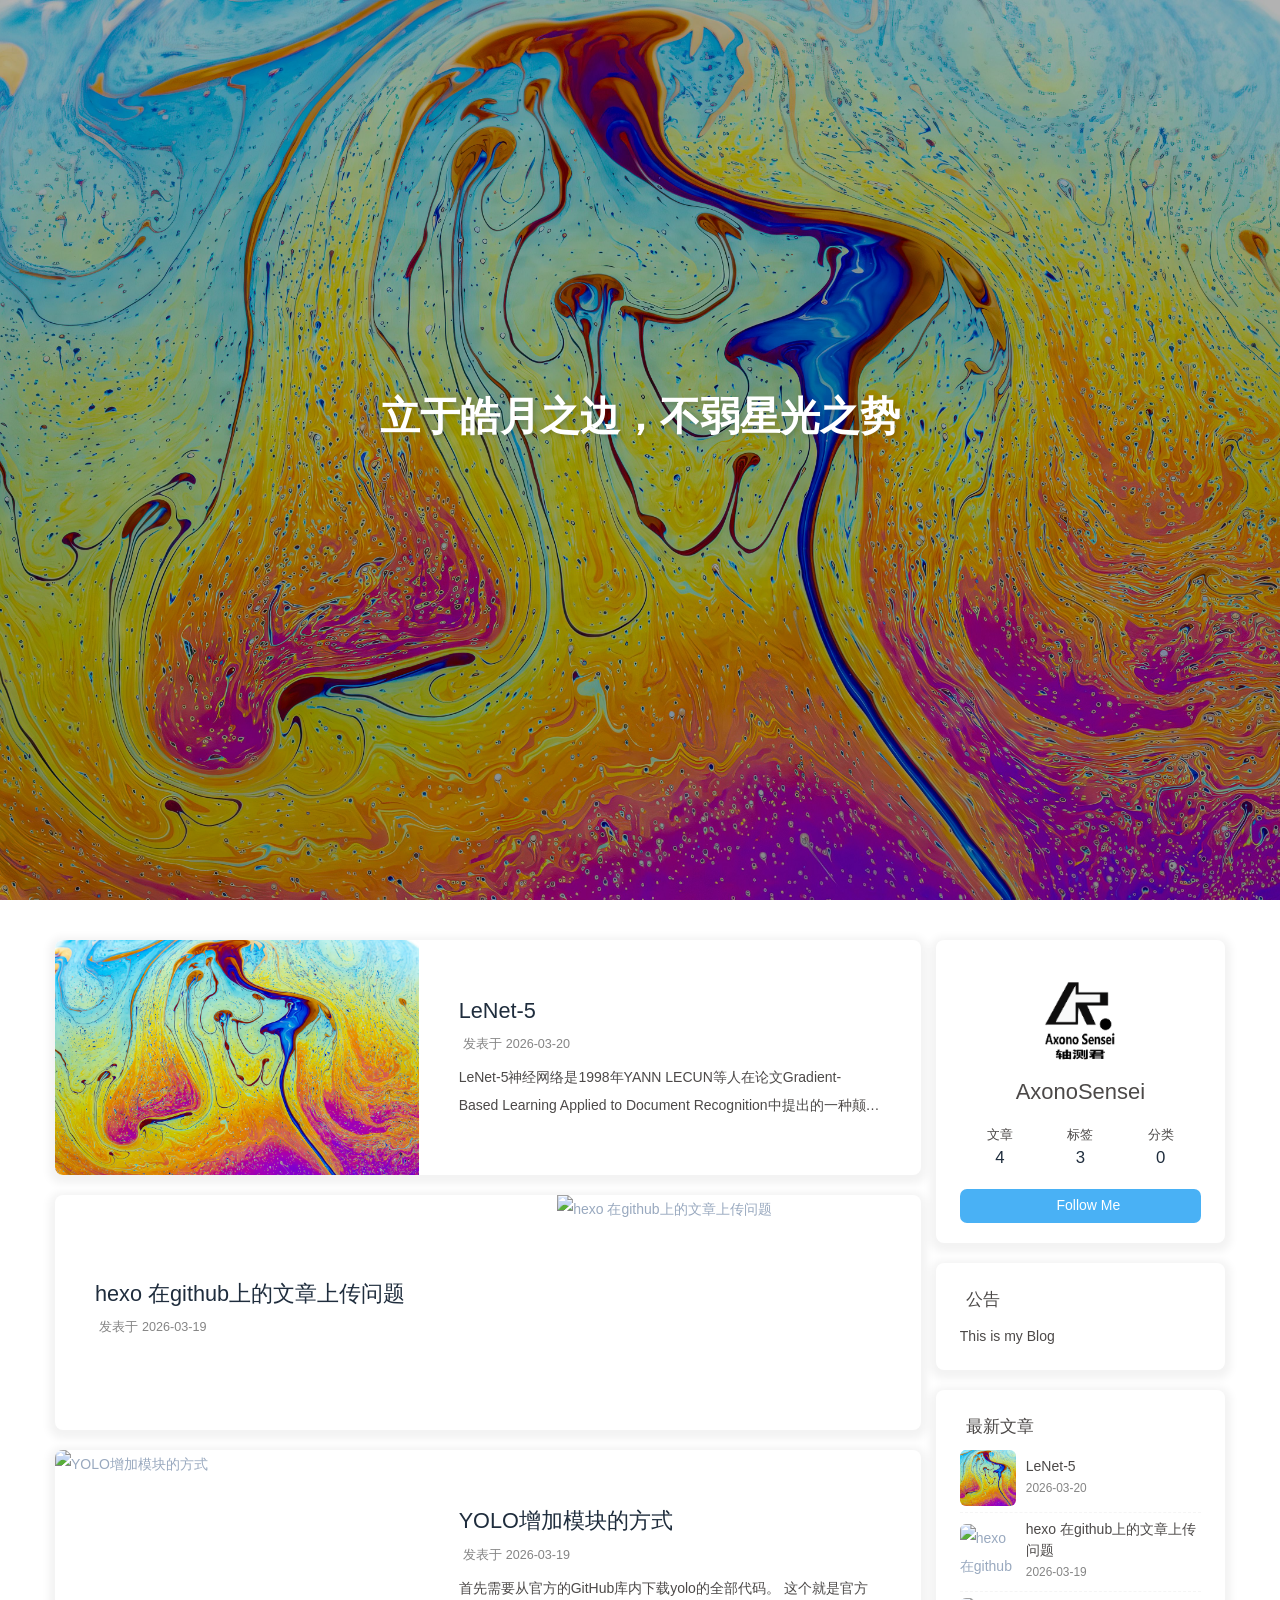
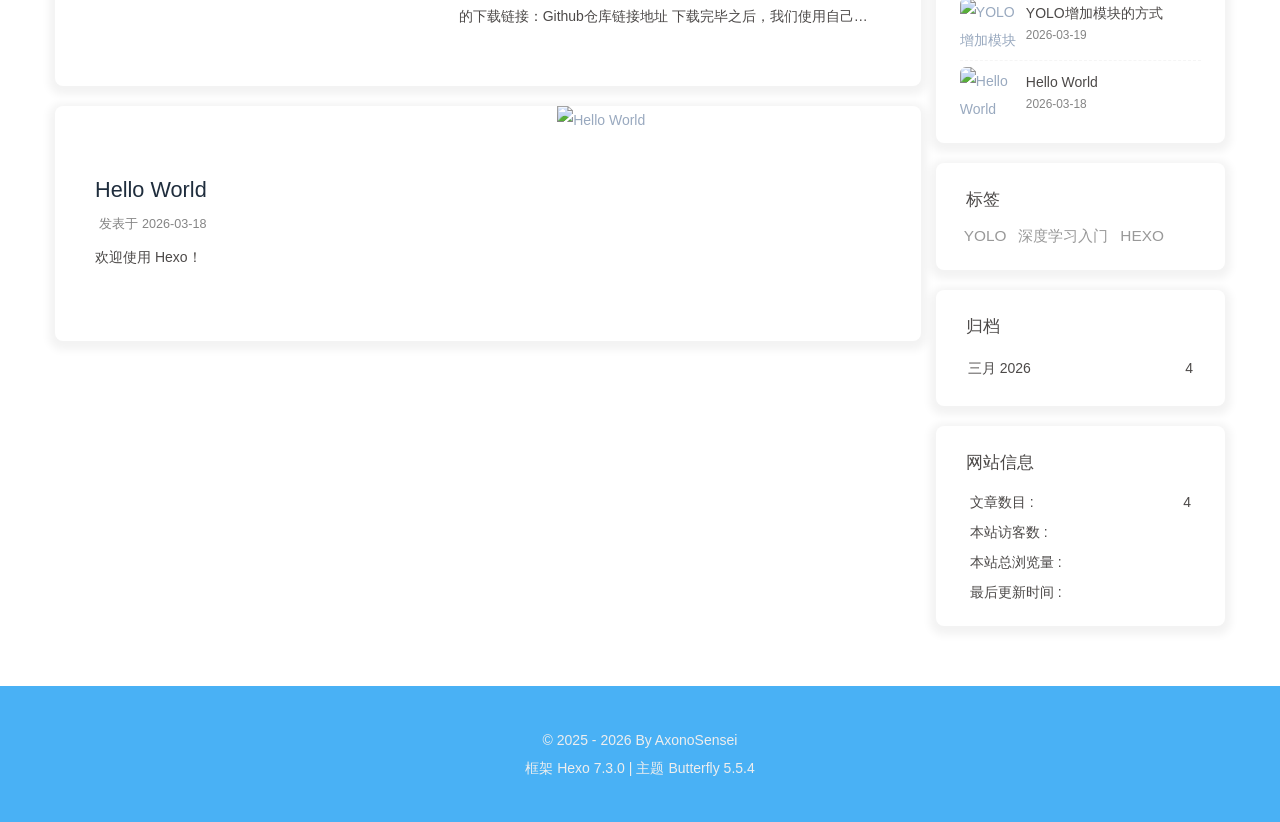
==== index.html @ 0664bbcb "Site updated: 2026-03-20 10:33:58" ====
<!DOCTYPE html><html lang="zh-CN" data-theme="light"><head><meta charset="UTF-8"><meta http-equiv="X-UA-Compatible" content="IE=edge"><meta name="viewport" content="width=device-width, initial-scale=1.0,viewport-fit=cover"><title>立于皓月之边，不弱星光之势 - 我的个人平台</title><meta name="author" content="AxonoSensei"><meta name="copyright" content="AxonoSensei"><meta name="format-detection" content="telephone=no"><meta name="theme-color" content="#ffffff"><meta property="og:type" content="website">
<meta property="og:title" content="立于皓月之边，不弱星光之势">
<meta property="og:url" content="http://example.com/index.html">
<meta property="og:site_name" content="立于皓月之边，不弱星光之势">
<meta property="og:locale" content="zh_CN">
<meta property="og:image" content="http://example.com/img/avatar.jpg">
<meta property="article:author" content="AxonoSensei">
<meta name="twitter:card" content="summary">
<meta name="twitter:image" content="http://example.com/img/avatar.jpg"><script type="application/ld+json">{
  "@context": "https://schema.org",
  "@type": "WebSite",
  "name": "立于皓月之边，不弱星光之势",
  "alternateName": [
    "我的个人平台",
    "example.com"
  ],
  "url": "http://example.com/"
}</script><link rel="shortcut icon" href="/img/favicon.png"><link rel="canonical" href="http://example.com/index.html"><link rel="preconnect" href="//cdn.jsdelivr.net"/><link rel="preconnect" href="//busuanzi.ibruce.info"/><link rel="stylesheet" href="/css/index.css?v=5.5.4"><link rel="stylesheet" href="https://cdn.jsdelivr.net/npm/@fortawesome/fontawesome-free@7.1.0/css/all.min.css"><script>
    (() => {
      
    const saveToLocal = {
      set: (key, value, ttl) => {
        if (!ttl) return
        const expiry = Date.now() + ttl * 86400000
        localStorage.setItem(key, JSON.stringify({ value, expiry }))
      },
      get: key => {
        const itemStr = localStorage.getItem(key)
        if (!itemStr) return undefined
        const { value, expiry } = JSON.parse(itemStr)
        if (Date.now() > expiry) {
          localStorage.removeItem(key)
          return undefined
        }
        return value
      }
    }

    window.btf = {
      saveToLocal,
      getScript: (url, attr = {}) => new Promise((resolve, reject) => {
        const script = document.createElement('script')
        script.src = url
        script.async = true
        Object.entries(attr).forEach(([key, val]) => script.setAttribute(key, val))
        script.onload = script.onreadystatechange = () => {
          if (!script.readyState || /loaded|complete/.test(script.readyState)) resolve()
        }
        script.onerror = reject
        document.head.appendChild(script)
      }),
      getCSS: (url, id) => new Promise((resolve, reject) => {
        const link = document.createElement('link')
        link.rel = 'stylesheet'
        link.href = url
        if (id) link.id = id
        link.onload = link.onreadystatechange = () => {
          if (!link.readyState || /loaded|complete/.test(link.readyState)) resolve()
        }
        link.onerror = reject
        document.head.appendChild(link)
      }),
      addGlobalFn: (key, fn, name = false, parent = window) => {
        if (!false && key.startsWith('pjax')) return
        const globalFn = parent.globalFn || {}
        globalFn[key] = globalFn[key] || {}
        globalFn[key][name || Object.keys(globalFn[key]).length] = fn
        parent.globalFn = globalFn
      }
    }
  
      
      const activateDarkMode = () => {
        document.documentElement.setAttribute('data-theme', 'dark')
        if (document.querySelector('meta[name="theme-color"]') !== null) {
          document.querySelector('meta[name="theme-color"]').setAttribute('content', '#0d0d0d')
        }
      }
      const activateLightMode = () => {
        document.documentElement.setAttribute('data-theme', 'light')
        if (document.querySelector('meta[name="theme-color"]') !== null) {
          document.querySelector('meta[name="theme-color"]').setAttribute('content', '#ffffff')
        }
      }

      btf.activateDarkMode = activateDarkMode
      btf.activateLightMode = activateLightMode

      const theme = saveToLocal.get('theme')
    
          theme === 'dark' ? activateDarkMode() : theme === 'light' ? activateLightMode() : null
        
      
      const asideStatus = saveToLocal.get('aside-status')
      if (asideStatus !== undefined) {
        document.documentElement.classList.toggle('hide-aside', asideStatus === 'hide')
      }
    
      
    const detectApple = () => {
      if (/iPad|iPhone|iPod|Macintosh/.test(navigator.userAgent)) {
        document.documentElement.classList.add('apple')
      }
    }
    detectApple()
  
    })()
  </script><script>const GLOBAL_CONFIG = {
  root: '/',
  algolia: undefined,
  localSearch: undefined,
  translate: undefined,
  highlight: {"plugin":"highlight.js","highlightCopy":true,"highlightLang":true,"highlightHeightLimit":false,"highlightFullpage":false,"highlightMacStyle":false},
  copy: {
    success: '复制成功',
    error: '复制失败',
    noSupport: '浏览器不支持'
  },
  relativeDate: {
    homepage: false,
    post: false
  },
  runtime: '',
  dateSuffix: {
    just: '刚刚',
    min: '分钟前',
    hour: '小时前',
    day: '天前',
    month: '个月前'
  },
  copyright: undefined,
  lightbox: 'null',
  Snackbar: undefined,
  infinitegrid: {
    js: 'https://cdn.jsdelivr.net/npm/@egjs/infinitegrid@4.13.0/dist/infinitegrid.min.js',
    buttonText: '加载更多'
  },
  isPhotoFigcaption: false,
  islazyloadPlugin: false,
  isAnchor: false,
  percent: {
    toc: true,
    rightside: false,
  },
  autoDarkmode: false
}</script><script id="config-diff">var GLOBAL_CONFIG_SITE = {
  title: '立于皓月之边，不弱星光之势',
  isHighlightShrink: false,
  isToc: false,
  pageType: 'home'
}</script><link rel="stylesheet" href="/css/apple-style.css"><meta name="generator" content="Hexo 7.3.0"></head><body><div class="bg-animation" id="web_bg" style="background-image: url(/img/img4.jpg);"></div><div class="page" id="body-wrap"><header class="full_page" id="page-header" style="background-image: url(/img/img3.jpg);"><nav id="nav"><span id="blog-info"><a class="nav-site-title" href="/"><span class="site-name">立于皓月之边，不弱星光之势</span></a></span><div id="menus"></div></nav><div id="site-info"><h1 id="site-title">立于皓月之边，不弱星光之势</h1></div><div id="scroll-down"><i class="fas fa-angle-down scroll-down-effects"></i></div></header><main class="layout" id="content-inner"><div class="recent-posts nc" id="recent-posts"><div class="recent-post-items"><div class="recent-post-item"><div class="post_cover left"><a href="/2026/03/20/LeNet-5/" title="LeNet-5"><img class="post-bg" src="/img/cover3.jpg" onerror="this.onerror=null;this.src='/img/404.jpg'" alt="LeNet-5"></a></div><div class="recent-post-info"><a class="article-title" href="/2026/03/20/LeNet-5/" title="LeNet-5">LeNet-5</a><div class="article-meta-wrap"><span class="post-meta-date"><i class="far fa-calendar-alt"></i><span class="article-meta-label">发表于</span><time datetime="2026-03-20T01:27:38.000Z" title="发表于 2026-03-20 09:27:38">2026-03-20</time></span></div><div class="content"> LeNet-5神经网络是1998年YANN LECUN等人在论文Gradient-Based Learning Applied to Document Recognition中提出的一种颠覆性的算法。 说实在的该方法本来是用来解决手写字母也就是MNIST数据集的使用。  1 背景原理  现在我们需要介绍卷积神经网络，那么就不可以逃开最基本的全连接神经网络了。我想先对全连接神经网络进行介绍，然后再逐步引入卷积神经网络，同时对卷积神经网络和全连接神经网络进行对比。  1.1 全连接神经网络 那么现在就稍微介绍一下全连接神经网络是什么东西，它主要的一些缺陷之类的又是什么东西。 全连接神经网络，主要运用的就是多层感知机的思想。现在我们以某个地区的房价预测为例子进行使用。 假设房价和交通问题、自然环境、文化因素等相关。现在我们令房价为yyy，交通问题为x1x_1x​1​​，自然环境为x2x_2x​2​​，文化因素为x3x_3x​3​​。那么现在就可以根据这些输入对房价的信息进行预测，具体公式如下 y=σ(W3×σ(W2×σ(W1×x1+b)+b)+b)=WT×X+By = \sigma(...</div></div></div><div class="recent-post-item"><div class="post_cover right"><a href="/2026/03/19/hexo-%E5%9C%A8github%E4%B8%8A%E7%9A%84%E6%96%87%E7%AB%A0%E4%B8%8A%E4%BC%A0%E9%97%AE%E9%A2%98/" title="hexo 在github上的文章上传问题"><img class="post-bg" src="/img/cover2.jpg" onerror="this.onerror=null;this.src='/img/404.jpg'" alt="hexo 在github上的文章上传问题"></a></div><div class="recent-post-info"><a class="article-title" href="/2026/03/19/hexo-%E5%9C%A8github%E4%B8%8A%E7%9A%84%E6%96%87%E7%AB%A0%E4%B8%8A%E4%BC%A0%E9%97%AE%E9%A2%98/" title="hexo 在github上的文章上传问题">hexo 在github上的文章上传问题</a><div class="article-meta-wrap"><span class="post-meta-date"><i class="far fa-calendar-alt"></i><span class="article-meta-label">发表于</span><time datetime="2026-03-19T12:53:28.000Z" title="发表于 2026-03-19 20:53:28">2026-03-19</time></span></div></div></div><div class="recent-post-item"><div class="post_cover left"><a href="/2026/03/19/YOLO%E5%A2%9E%E5%8A%A0%E6%A8%A1%E5%9D%97%E7%9A%84%E6%96%B9%E5%BC%8F/" title="YOLO增加模块的方式"><img class="post-bg" src="/img/cover5.jpg" onerror="this.onerror=null;this.src='/img/404.jpg'" alt="YOLO增加模块的方式"></a></div><div class="recent-post-info"><a class="article-title" href="/2026/03/19/YOLO%E5%A2%9E%E5%8A%A0%E6%A8%A1%E5%9D%97%E7%9A%84%E6%96%B9%E5%BC%8F/" title="YOLO增加模块的方式">YOLO增加模块的方式</a><div class="article-meta-wrap"><span class="post-meta-date"><i class="far fa-calendar-alt"></i><span class="article-meta-label">发表于</span><time datetime="2026-03-19T12:24:59.000Z" title="发表于 2026-03-19 20:24:59">2026-03-19</time></span></div><div class="content">首先需要从官方的GitHub库内下载yolo的全部代码。 这个就是官方的下载链接：Github仓库链接地址   下载完毕之后，我们使用自己的编译器将整个代码进行打开，打开的是整个文件夹。现在假设文件夹的名称为**ultralytics-main。**在这个基础上进行路径的修改和说明 1.路径下重要文件说明 1.1.模型文件申明  首先就是这整个文件夹中最重要的模型文件架构，官方的代码库中的模型文件，并不是保存成python文件，而是使用yaml文件进行保存的。  其地址位于：ultralytics-main\ultralytics\cfg\models  上面这张图片就是yolo11模型的架构，现在将逐个说明相关的参数：  nc：表示类别的数量。该模型的主要用途是图像目标检测，nc的目的就是确定检测的数量多少 scales：表示模型的缩放系数。里面的模型架构从小到大包括了nano、small、medium、large、x-large三种规模大小的模型 backbone就是模型的主干网络。他的基本书写方法为-[from、repeats、modules、orgs]  from：来源是...</div></div></div><div class="recent-post-item"><div class="post_cover right"><a href="/2026/03/18/hello-world/" title="Hello World"><img class="post-bg" src="/img/cover4.jpg" onerror="this.onerror=null;this.src='/img/404.jpg'" alt="Hello World"></a></div><div class="recent-post-info"><a class="article-title" href="/2026/03/18/hello-world/" title="Hello World">Hello World</a><div class="article-meta-wrap"><span class="post-meta-date"><i class="far fa-calendar-alt"></i><span class="article-meta-label">发表于</span><time datetime="2026-03-17T16:00:00.000Z" title="发表于 2026-03-18 00:00:00">2026-03-18</time></span></div><div class="content">欢迎使用 Hexo！ </div></div></div></div></div><div class="aside-content" id="aside-content"><div class="card-widget card-info text-center"><div class="avatar-img"><img src="/img/avatar.jpg" onerror="this.onerror=null;this.src='/img/friend_404.gif'" alt="avatar"/></div><div class="author-info-name">AxonoSensei</div><div class="author-info-description"></div><div class="site-data"><a href="/archives/"><div class="headline">文章</div><div class="length-num">4</div></a><a href="/tags/"><div class="headline">标签</div><div class="length-num">3</div></a><a href="/categories/"><div class="headline">分类</div><div class="length-num">0</div></a></div><a id="card-info-btn" target="_blank" rel="noopener" href="https://github.com/xxxxxx"><i class="fab fa-github"></i><span>Follow Me</span></a></div><div class="card-widget card-announcement"><div class="item-headline"><i class="fas fa-bullhorn fa-shake"></i><span>公告</span></div><div class="announcement_content">This is my Blog</div></div><div class="sticky_layout"><div class="card-widget card-recent-post"><div class="item-headline"><i class="fas fa-history"></i><span>最新文章</span></div><div class="aside-list"><div class="aside-list-item"><a class="thumbnail" href="/2026/03/20/LeNet-5/" title="LeNet-5"><img src="/img/cover3.jpg" onerror="this.onerror=null;this.src='/img/404.jpg'" alt="LeNet-5"/></a><div class="content"><a class="title" href="/2026/03/20/LeNet-5/" title="LeNet-5">LeNet-5</a><time datetime="2026-03-20T01:27:38.000Z" title="发表于 2026-03-20 09:27:38">2026-03-20</time></div></div><div class="aside-list-item"><a class="thumbnail" href="/2026/03/19/hexo-%E5%9C%A8github%E4%B8%8A%E7%9A%84%E6%96%87%E7%AB%A0%E4%B8%8A%E4%BC%A0%E9%97%AE%E9%A2%98/" title="hexo 在github上的文章上传问题"><img src="/img/cover2.jpg" onerror="this.onerror=null;this.src='/img/404.jpg'" alt="hexo 在github上的文章上传问题"/></a><div class="content"><a class="title" href="/2026/03/19/hexo-%E5%9C%A8github%E4%B8%8A%E7%9A%84%E6%96%87%E7%AB%A0%E4%B8%8A%E4%BC%A0%E9%97%AE%E9%A2%98/" title="hexo 在github上的文章上传问题">hexo 在github上的文章上传问题</a><time datetime="2026-03-19T12:53:28.000Z" title="发表于 2026-03-19 20:53:28">2026-03-19</time></div></div><div class="aside-list-item"><a class="thumbnail" href="/2026/03/19/YOLO%E5%A2%9E%E5%8A%A0%E6%A8%A1%E5%9D%97%E7%9A%84%E6%96%B9%E5%BC%8F/" title="YOLO增加模块的方式"><img src="/img/cover5.jpg" onerror="this.onerror=null;this.src='/img/404.jpg'" alt="YOLO增加模块的方式"/></a><div class="content"><a class="title" href="/2026/03/19/YOLO%E5%A2%9E%E5%8A%A0%E6%A8%A1%E5%9D%97%E7%9A%84%E6%96%B9%E5%BC%8F/" title="YOLO增加模块的方式">YOLO增加模块的方式</a><time datetime="2026-03-19T12:24:59.000Z" title="发表于 2026-03-19 20:24:59">2026-03-19</time></div></div><div class="aside-list-item"><a class="thumbnail" href="/2026/03/18/hello-world/" title="Hello World"><img src="/img/cover4.jpg" onerror="this.onerror=null;this.src='/img/404.jpg'" alt="Hello World"/></a><div class="content"><a class="title" href="/2026/03/18/hello-world/" title="Hello World">Hello World</a><time datetime="2026-03-17T16:00:00.000Z" title="发表于 2026-03-18 00:00:00">2026-03-18</time></div></div></div></div><div class="card-widget card-tags"><div class="item-headline"><i class="fas fa-tags"></i><span>标签</span></div><div class="card-tag-cloud"><a href="/tags/YOLO/" style="font-size: 1.1em; color: #999">YOLO</a> <a href="/tags/%E6%B7%B1%E5%BA%A6%E5%AD%A6%E4%B9%A0%E5%85%A5%E9%97%A8/" style="font-size: 1.1em; color: #999">深度学习入门</a> <a href="/tags/HEXO/" style="font-size: 1.1em; color: #999">HEXO</a></div></div><div class="card-widget card-archives">
    <div class="item-headline">
      <i class="fas fa-archive"></i>
      <span>归档</span>
      
    </div>
  
    <ul class="card-archive-list">
      
        <li class="card-archive-list-item">
          <a class="card-archive-list-link" href="/archives/2026/03/">
            <span class="card-archive-list-date">
              三月 2026
            </span>
            <span class="card-archive-list-count">4</span>
          </a>
        </li>
      
    </ul>
  </div><div class="card-widget card-webinfo"><div class="item-headline"><i class="fas fa-chart-line"></i><span>网站信息</span></div><div class="webinfo"><div class="webinfo-item"><div class="item-name">文章数目 :</div><div class="item-count">4</div></div><div class="webinfo-item"><div class="item-name">本站访客数 :</div><div class="item-count" id="busuanzi_value_site_uv"><i class="fa-solid fa-spinner fa-spin"></i></div></div><div class="webinfo-item"><div class="item-name">本站总浏览量 :</div><div class="item-count" id="busuanzi_value_site_pv"><i class="fa-solid fa-spinner fa-spin"></i></div></div><div class="webinfo-item"><div class="item-name">最后更新时间 :</div><div class="item-count" id="last-push-date" data-lastPushDate="2026-03-20T02:33:55.473Z"><i class="fa-solid fa-spinner fa-spin"></i></div></div></div></div></div></div></main><footer id="footer"><div class="footer-other"><div class="footer-copyright"><span class="copyright">&copy;&nbsp;2025 - 2026 By AxonoSensei</span><span class="framework-info"><span>框架 </span><a target="_blank" rel="noopener" href="https://hexo.io">Hexo 7.3.0</a><span class="footer-separator">|</span><span>主题 </span><a target="_blank" rel="noopener" href="https://github.com/jerryc127/hexo-theme-butterfly">Butterfly 5.5.4</a></span></div></div></footer></div><div id="rightside"><div id="rightside-config-hide"><button id="darkmode" type="button" title="日间和夜间模式切换"><i class="fas fa-adjust"></i></button><button id="hide-aside-btn" type="button" title="单栏和双栏切换"><i class="fas fa-arrows-alt-h"></i></button></div><div id="rightside-config-show"><button id="rightside-config" type="button" title="设置"><i class="fas fa-cog fa-spin"></i></button><button id="go-up" type="button" title="回到顶部"><span class="scroll-percent"></span><i class="fas fa-arrow-up"></i></button></div></div><div><script src="/js/utils.js?v=5.5.4"></script><script src="/js/main.js?v=5.5.4"></script><div class="js-pjax"></div><script async data-pjax src="//busuanzi.ibruce.info/busuanzi/2.3/busuanzi.pure.mini.js"></script></div></body></html>
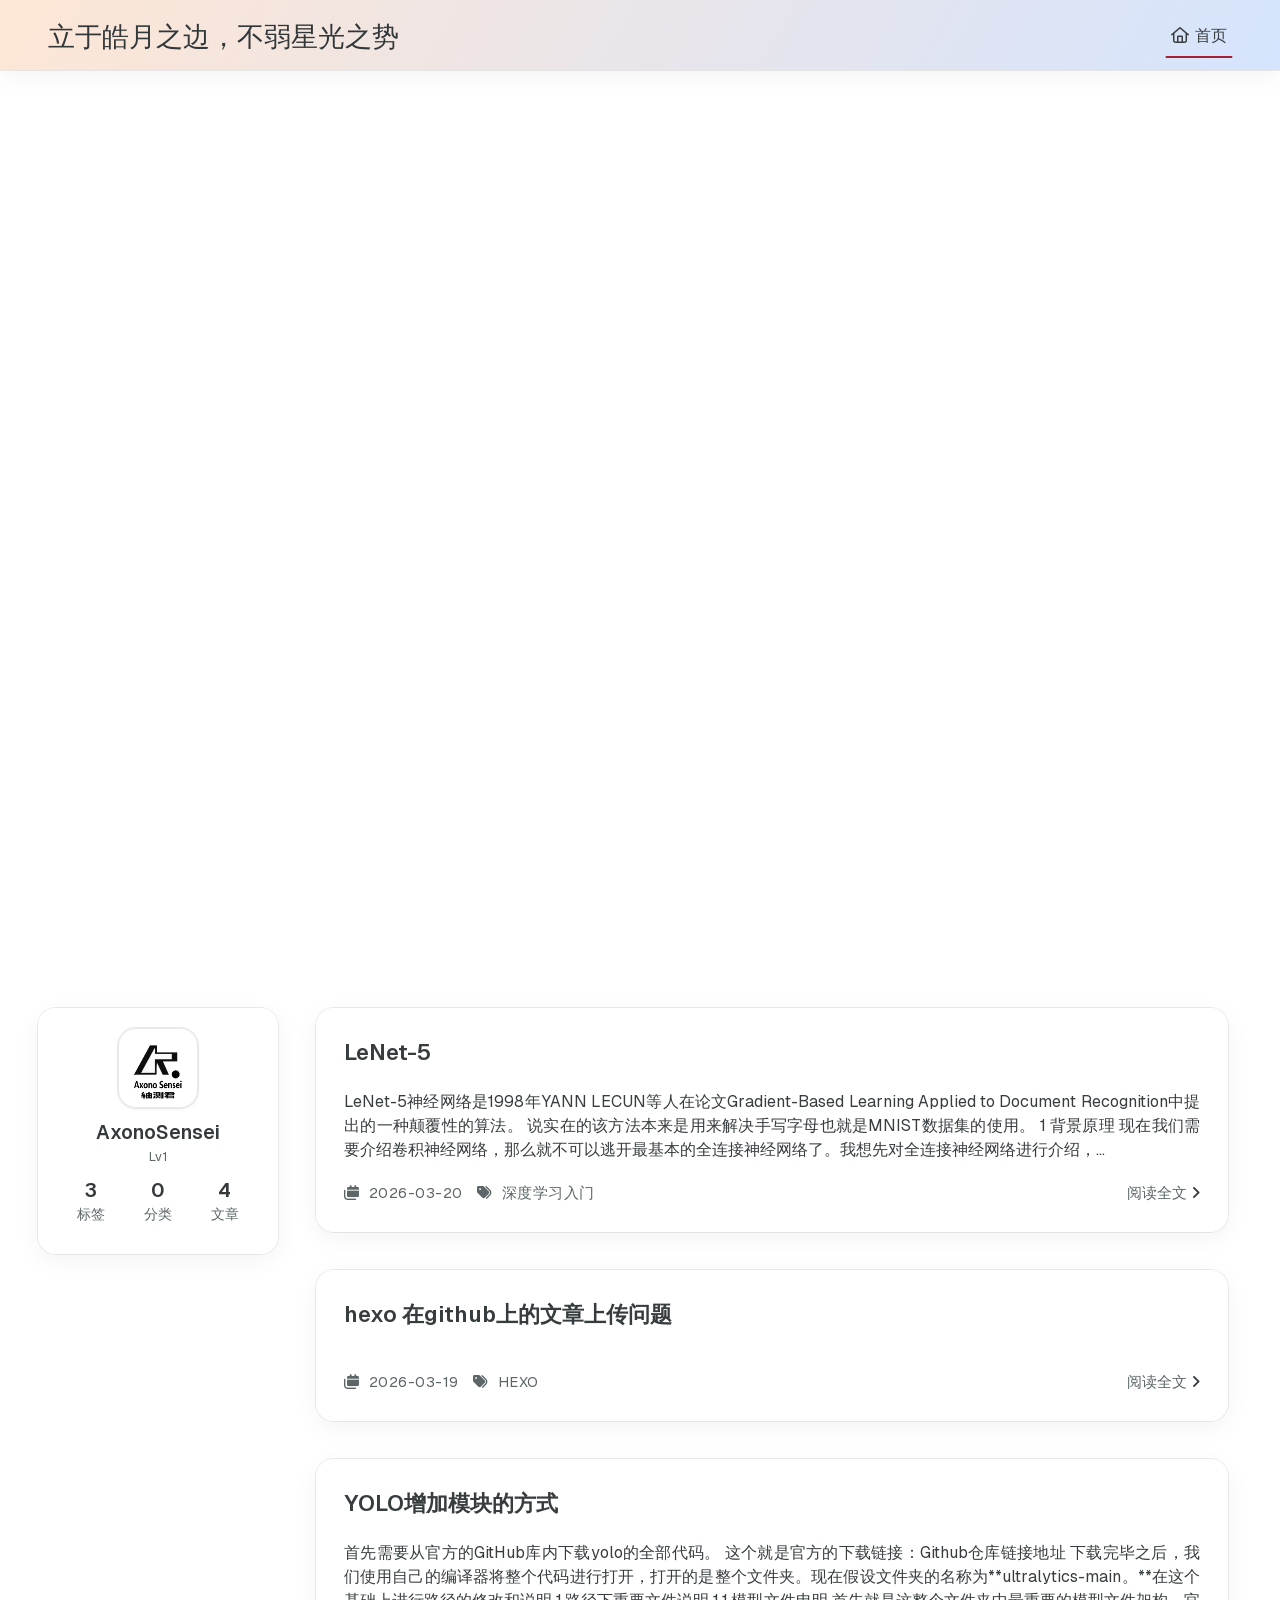
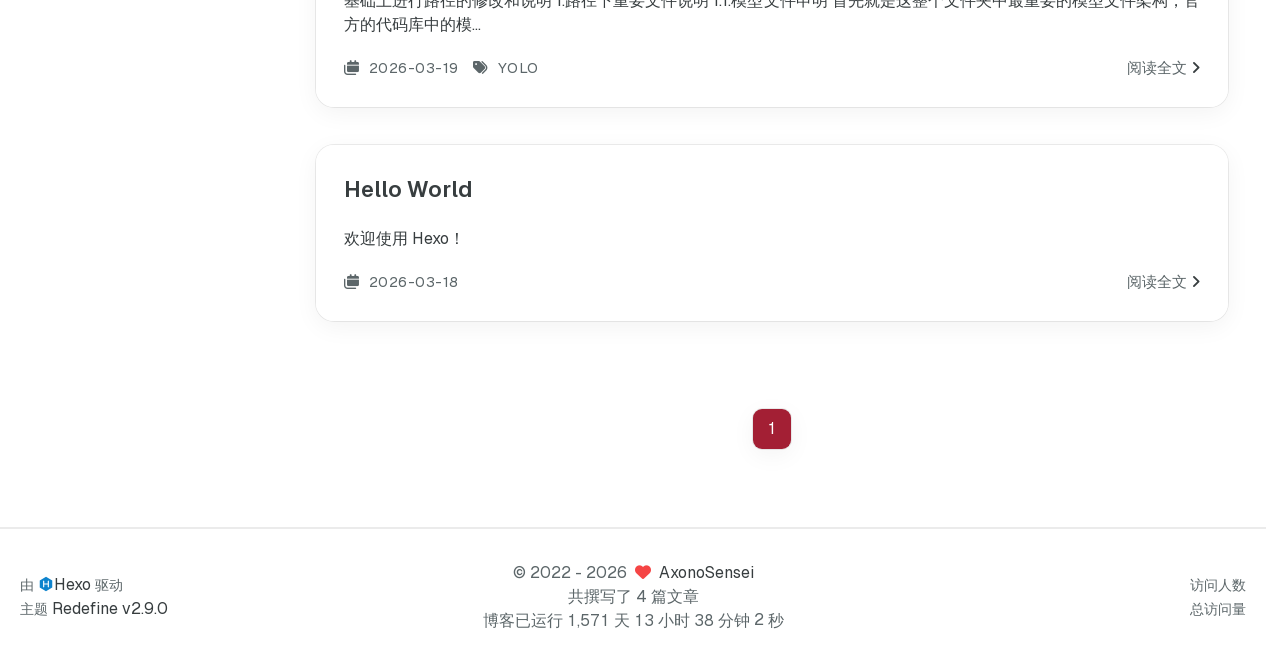
==== commit 1f6da479: "Site updated: 2026-03-20 15:56:12" ====
--- a/index.html
+++ b/index.html
@@ -1,170 +1,869 @@
-<!DOCTYPE html><html lang="zh-CN" data-theme="light"><head><meta charset="UTF-8"><meta http-equiv="X-UA-Compatible" content="IE=edge"><meta name="viewport" content="width=device-width, initial-scale=1.0,viewport-fit=cover"><title>立于皓月之边，不弱星光之势 - 我的个人平台</title><meta name="author" content="AxonoSensei"><meta name="copyright" content="AxonoSensei"><meta name="format-detection" content="telephone=no"><meta name="theme-color" content="#ffffff"><meta property="og:type" content="website">
+<!DOCTYPE html>
+<html lang="zh-CN">
+<head>
+    <meta charset="utf-8">
+    <meta name="viewport" content="width=device-width, initial-scale=1">
+    <meta name="keywords" content="Hexo Theme Redefine">
+    
+    
+    <meta name="author" content="AxonoSensei">
+    
+    <!-- Completely eliminate flash of wrong theme -->
+    <script>
+        (function() {
+            const THEME_KEY = "REDEFINE-THEME-STATUS";
+            const DARK = "dark", LIGHT = "light";
+            
+            // Get preferred theme
+            function getTheme() {
+                try {
+                    const saved = localStorage.getItem(THEME_KEY);
+                    if (saved) {
+                        const { isDark } = JSON.parse(saved);
+                        return isDark ? DARK : LIGHT;
+                    }
+                } catch (e) {}
+                
+                return matchMedia("(prefers-color-scheme: dark)").matches ? DARK : LIGHT;
+            }
+            
+            // Apply theme to document
+            function applyTheme(theme) {
+                const isDark = theme === DARK;
+                const root = document.documentElement;
+                
+                // Set classes for compatibility
+                root.classList.add(theme);
+                root.classList.remove(isDark ? LIGHT : DARK);
+                root.style.colorScheme = theme;
+            }
+            
+            // Initial application
+            const theme = getTheme();
+            applyTheme(theme);
+            
+            // Listen for system preference changes
+            matchMedia("(prefers-color-scheme: dark)").addEventListener("change", ({ matches }) => {
+                // Only update if using system preference (no localStorage entry)
+                if (!localStorage.getItem(THEME_KEY)) {
+                    applyTheme(matches ? DARK : LIGHT);
+                }
+            });
+            
+            // Set body classes ASAP (before DOMContentLoaded)
+            (function() {
+                const addBodyClass = () => {
+                    const b = document.body;
+                    if (!b) return false;
+                    b.classList.add(theme + "-mode");
+                    return true;
+                };
+
+                // Try immediately
+                if (addBodyClass()) return;
+
+                // Observe until body exists
+                const mo = new MutationObserver(() => {
+                    if (addBodyClass()) mo.disconnect();
+                });
+                mo.observe(document.documentElement, { childList: true, subtree: true });
+            })();
+        })();
+    </script>
+    
+    <!-- preconnect -->
+    <link rel="preconnect" href="https://fonts.googleapis.com">
+    <link rel="preconnect" href="https://fonts.gstatic.com" crossorigin>
+
+    
+    <!--- Seo Part-->
+    
+    <link rel="canonical" href="http://example.com/"/>
+    <meta name="robots" content="index,follow">
+    <meta name="googlebot" content="index,follow">
+    <meta name="revisit-after" content="1 days">
+    
+    
+        
+        <meta name="description" content="Hexo Theme Redefine, Redefine Your Hexo Journey.">
+<meta property="og:type" content="website">
 <meta property="og:title" content="立于皓月之边，不弱星光之势">
 <meta property="og:url" content="http://example.com/index.html">
 <meta property="og:site_name" content="立于皓月之边，不弱星光之势">
+<meta property="og:description" content="Hexo Theme Redefine, Redefine Your Hexo Journey.">
 <meta property="og:locale" content="zh_CN">
-<meta property="og:image" content="http://example.com/img/avatar.jpg">
+<meta property="og:image" content="http://example.com/images/redefine-og.webp">
 <meta property="article:author" content="AxonoSensei">
 <meta name="twitter:card" content="summary">
-<meta name="twitter:image" content="http://example.com/img/avatar.jpg"><script type="application/ld+json">{
-  "@context": "https://schema.org",
-  "@type": "WebSite",
-  "name": "立于皓月之边，不弱星光之势",
-  "alternateName": [
-    "我的个人平台",
-    "example.com"
-  ],
-  "url": "http://example.com/"
-}</script><link rel="shortcut icon" href="/img/favicon.png"><link rel="canonical" href="http://example.com/index.html"><link rel="preconnect" href="//cdn.jsdelivr.net"/><link rel="preconnect" href="//busuanzi.ibruce.info"/><link rel="stylesheet" href="/css/index.css?v=5.5.4"><link rel="stylesheet" href="https://cdn.jsdelivr.net/npm/@fortawesome/fontawesome-free@7.1.0/css/all.min.css"><script>
-    (() => {
-      
-    const saveToLocal = {
-      set: (key, value, ttl) => {
-        if (!ttl) return
-        const expiry = Date.now() + ttl * 86400000
-        localStorage.setItem(key, JSON.stringify({ value, expiry }))
-      },
-      get: key => {
-        const itemStr = localStorage.getItem(key)
-        if (!itemStr) return undefined
-        const { value, expiry } = JSON.parse(itemStr)
-        if (Date.now() > expiry) {
-          localStorage.removeItem(key)
-          return undefined
+<meta name="twitter:image" content="http://example.com/images/redefine-og.webp">
+    
+    
+    <!--- Icon Part-->
+    <link rel="icon" type="image/png" href="/images/redefine-favicon.svg" sizes="192x192">
+    <link rel="apple-touch-icon" sizes="180x180" href="/images/redefine-favicon.svg">
+    <meta name="theme-color" content="#A31F34">
+    <link rel="shortcut icon" href="/images/redefine-favicon.svg">
+    <!--- Page Info-->
+    
+    <title>
+        
+            立于皓月之边，不弱星光之势 - AxonoSensei&#39;s Book
+        
+    </title>
+
+    
+<link rel="stylesheet" href="/fonts/Chillax/chillax.css">
+
+
+    <!--- Inject Part-->
+    
+
+    
+<link rel="stylesheet" href="/css/style.css">
+
+
+    
+        
+<link rel="stylesheet" href="/css/build/tailwind.css">
+
+    
+
+    
+<link rel="stylesheet" href="/fonts/GeistMono/geist-mono.css">
+
+    
+<link rel="stylesheet" href="/fonts/Geist/geist.css">
+
+    <!--- Font Part-->
+    
+    
+    
+    
+    
+    
+
+    <script id="hexo-configurations">
+    window.config = {"hostname":"example.com","root":"/","language":"zh-CN"};
+    window.theme = {"articles":{"style":{"font_size":"16px","line_height":1.5,"image_border_radius":"14px","image_alignment":"center","image_caption":false,"link_icon":true,"delete_mask":false,"title_alignment":"left","headings_top_spacing":{"h1":"3.2rem","h2":"2.4rem","h3":"1.9rem","h4":"1.6rem","h5":"1.4rem","h6":"1.3rem"}},"word_count":{"enable":true,"count":true,"min2read":true},"author_label":{"enable":true,"auto":false,"list":[]},"code_block":{"copy":true,"style":"mac","highlight_theme":{"light":"github","dark":"vs2015"},"font":{"enable":false,"family":null,"url":null}},"toc":{"enable":true,"max_depth":3,"number":false,"expand":true,"init_open":true},"copyright":{"enable":true,"default":"cc_by_nc_sa"},"lazyload":true,"pangu_js":false,"recommendation":{"enable":false,"title":"推荐阅读","limit":3,"mobile_limit":2,"placeholder":"/images/wallhaven-wqery6-light.webp","skip_dirs":[]}},"colors":{"primary":"#A31F34","secondary":null,"default_mode":"light"},"global":{"fonts":{"chinese":{"enable":false,"family":null,"url":null},"english":{"enable":false,"family":null,"url":null},"title":{"enable":false,"family":null,"url":null}},"content_max_width":"1000px","sidebar_width":"210px","hover":{"shadow":true,"scale":false},"scroll_progress":{"bar":false,"percentage":true},"website_counter":{"url":"https://cn.vercount.one/js","enable":true,"site_pv":true,"site_uv":true,"post_pv":true},"single_page":true,"preloader":{"enable":false,"custom_message":null},"side_tools":{"gear_rotation":true,"auto_expand":false},"open_graph":{"enable":true,"image":"/images/redefine-og.webp","description":"Hexo Theme Redefine, Redefine Your Hexo Journey."},"google_analytics":{"enable":false,"id":null}},"home_banner":{"enable":true,"style":"fixed","image":{"light":"/images/white.jpg","dark":"/images/black.jpg"},"title":"Theme Redefine","subtitle":{"text":[],"hitokoto":{"enable":false,"show_author":false,"api":"https://v1.hitokoto.cn"},"typing_speed":100,"backing_speed":80,"starting_delay":500,"backing_delay":1500,"loop":true,"smart_backspace":true},"text_color":{"light":"#fff","dark":"#d1d1b6"},"text_style":{"title_size":"2.8rem","subtitle_size":"1.5rem","line_height":1.2},"custom_font":{"enable":false,"family":null,"url":null},"social_links":{"enable":false,"style":"default","links":[{"icon":"fa-brands fa-github","url":null},{"icon":"fa-brands fa-twitter","url":null},{"icon":"fa-solid fa-at","url":"you@example.com"},{"icon":"fa-brands fa-telegram","url":null},{"icon":"/images/custom-icon.svg","url":null}],"qrs":[{"icon":"fa-brands fa-weixin","qr":null},{"icon":"/images/custom-icon.svg","qr":null}]}},"plugins":{"feed":{"enable":false},"aplayer":{"enable":false,"type":"fixed","audios":[{"name":null,"artist":null,"url":null,"cover":null,"lrc":null}]},"mermaid":{"enable":false,"version":"11.4.1","theme":{"light":"default","dark":"dark"}}},"version":"2.9.0","navbar":{"auto_hide":false,"color":{"left":"#f78736","right":"#367df7","transparency":35},"width":{"home":"1200px","pages":"1000px"},"links":{"Home":{"path":"/","icon":"fa-regular fa-house"}},"search":{"enable":false,"preload":true}},"page_templates":{"friends_column":2,"tags_style":"blur","masonry":{"batch_size":12,"initial_batch_size":24}},"home":{"sidebar":{"enable":true,"position":"left","first_item":"menu","announcement":null,"show_on_mobile":true,"links":null},"article_date_format":"auto","excerpt_length":200,"categories":{"enable":true,"limit":3},"tags":{"enable":true,"limit":3}},"footer":{"runtime":true,"icon":"<i class=\"fa-solid fa-heart fa-beat\" style=\"--fa-animation-duration: 0.5s; color: #f54545\"></i>","start":"2022/8/17 11:45:14","statistics":true,"customize":null,"icp":{"enable":false,"number":null,"url":null}},"footerStart":"2022/8/17 11:45:14","mermaid":{"style":{"light":"default","dark":"dark"}}};
+    window.lang_ago = {"second":"%s 秒前","minute":"%s 分钟前","hour":"%s 小时前","day":"%s 天前","week":"%s 周前","month":"%s 个月前","year":"%s 年前"};
+    window.i18n = {"search":"站内搜索您需要的内容...","toc":"目录","prev":"上一页","next":"下一页","prev_posts":"上一篇","next_posts":"下一篇","page":"第 %d 页","recent_posts":"最新文章","share":"分享","powered_by":"由 %s 驱动","theme":"主题","rss_feed":"RSS Feed","category":"分类","categories":"分类","tag":"标签","tags":"标签","post":"文章","posts":"文章","tagcloud":"标签云","comment":"评论","comments":"评论","top":"置顶","sticky":"置顶","go-back-home":"回到首页","masonry_loading":"照片加载中...","image_viewer":"图片查看器","close":"关闭","exif":{"title":"EXIF","cards":{"camera":"相机","lens":"镜头","exposure":"曝光","other":"其他"},"fields":{"make":"品牌","model":"机型","date_taken":"拍摄时间","lens_model":"镜头","focal_length":"焦距","focus_mode":"对焦模式","shutter":"快门","aperture":"光圈","iso":"感光度","exposure_program":"曝光程序","exposure_compensation":"曝光补偿","metering_mode":"测光模式","flash":"闪光灯","white_balance":"白平衡","latitude":"纬度","longitude":"经度","altitude":"海拔"},"status":{"loading":"加载中...","no_exif":"无 EXIF 信息","library_missing":"EXIF 库未加载","image_source_missing":"图片地址不可用","unavailable":"EXIF 不可用（可能被 CORS 阻止或缺少元数据）","flag_unavailable":"EXIF 不可用"}},"home":"首页","archive":"归档","archives":"归档","about":"关于","links":"链接","link":"链接","friends":"友情链接","friend":"友情链接","timeline":"时间轴","shuoshuo":"说说","bookmarks":"书签","site_uv":"访问人数","site_pv":"总访问量","read_more":"阅读全文","wordcount":"字","min2read":"分钟","changelog":"更新日志","status":"状态","runtime":"博客已运行","days":"天","hours":"小时","minutes":"分钟","seconds":"秒","optimized_by":"并由 Evan 进行优化","rights":"版权所有","site_posts":"共撰写了 %s 篇文章","site_wordcount":"共 %s 字","copyright":{"title":"标题","author":"作者","link":"链接","create_time":"创建于","update_time":"更新于","license_title":"版权声明","license_content":"本文章采用 %s 进行许可。","all_rights_reserved":"版权所有 &#169 %s，禁止转载。","public_domain":"本文为公有领域作品，可自由转载、引用。"},"ago":{"second":"%s 秒前","minute":"%s 分钟前","hour":"%s 小时前","day":"%s 天前","week":"%s 周前","month":"%s 个月前","year":"%s 年前"},"create_time":"创建","update_time":"更新","expired":"这篇文章最后更新于 %s 天前，内容可能已经过时。"};
+    window.data = {"masonry":false};
+  </script>
+    
+    <!--- Fontawesome Part-->
+    
+<link rel="stylesheet" href="/fontawesome/fontawesome.min.css">
+
+    
+<link rel="stylesheet" href="/fontawesome/brands.min.css">
+
+    
+<link rel="stylesheet" href="/fontawesome/solid.min.css">
+
+    
+<link rel="stylesheet" href="/fontawesome/regular.min.css">
+
+    
+    
+    
+    
+<meta name="generator" content="Hexo 7.3.0"></head>
+
+
+<body>
+	<div class="progress-bar-container">
+	
+
+	
+	<span class="pjax-progress-bar"></span>
+	<!--        <span class="swup-progress-icon">-->
+	<!--            <i class="fa-solid fa-circle-notch fa-spin"></i>-->
+	<!--        </span>-->
+	
+</div>
+
+<main class="page-container" id="swup">
+
+	
+	
+    <style>
+        .home-banner-container {
+            background: none !important;
         }
-        return value
-      }
-    }
-
-    window.btf = {
-      saveToLocal,
-      getScript: (url, attr = {}) => new Promise((resolve, reject) => {
-        const script = document.createElement('script')
-        script.src = url
-        script.async = true
-        Object.entries(attr).forEach(([key, val]) => script.setAttribute(key, val))
-        script.onload = script.onreadystatechange = () => {
-          if (!script.readyState || /loaded|complete/.test(script.readyState)) resolve()
+        .home-article-item,
+        .sidebar-links,
+        .sidebar-content,
+        a.page-number,
+        a.extend,
+        .sidebar-links .links:hover,
+        .right-bottom-tools,
+        footer.footer {
+            background-color: var(--background-color-transparent-80) !important;
         }
-        script.onerror = reject
-        document.head.appendChild(script)
-      }),
-      getCSS: (url, id) => new Promise((resolve, reject) => {
-        const link = document.createElement('link')
-        link.rel = 'stylesheet'
-        link.href = url
-        if (id) link.id = id
-        link.onload = link.onreadystatechange = () => {
-          if (!link.readyState || /loaded|complete/.test(link.readyState)) resolve()
+        .right-bottom-tools:hover,
+        a.page-number:hover,
+        a.extend:hover {
+            background-color: var(--primary-color) !important;
         }
-        link.onerror = reject
-        document.head.appendChild(link)
-      }),
-      addGlobalFn: (key, fn, name = false, parent = window) => {
-        if (!false && key.startsWith('pjax')) return
-        const globalFn = parent.globalFn || {}
-        globalFn[key] = globalFn[key] || {}
-        globalFn[key][name || Object.keys(globalFn[key]).length] = fn
-        parent.globalFn = globalFn
-      }
-    }
+        .site-info,
+        .home-article-sticky-label {
+            background-color: var(--background-color-transparent-15) !important;
+        }
+        .home-article-sticky-label {
+            backdrop-filter: none !important;
+        }
+    </style>
+    <div class="home-banner-background transition-fade fixed top-0 left-0 w-screen h-screen scale-125 sm:scale-110 box-border will-change-transform bg-cover">
+        <img src="/images/white.jpg" alt="home-banner-background" class="w-full h-full object-cover dark:hidden">
+        <img src="/images/black.jpg" alt="home-banner-background" class="w-full h-full object-cover hidden dark:block">
+    </div>
+
+
+<div class="home-banner-container flex justify-center items-center transition-fade relative">
+    
+    <div class="content mt-8 flex flex-col justify-center items-center transition-fade-down">
+        <div class="description flex flex-col justify-center items-center w-screen font-medium text-center"
+        
+        >
+            Theme Redefine
+            
+            
+            
+            
+            
+        </div>
+        
+    </div>
+    <style>
+        /* Mobile-specific QR code styles */
+        .qr-toggle-item.qr-active .qr-popup {
+            visibility: visible !important;
+            opacity: 1 !important;
+            transform: translateY(0) !important;
+        }
+        
+        /* Prevent button from staying in focus/hover state on mobile */
+        @media (hover: none) and (pointer: coarse) {
+            .qr-toggle-item:focus,
+            .qr-toggle-item:hover {
+                background-color: transparent;
+            }
+            
+            .qr-toggle-item .qr-trigger:focus,
+            .qr-toggle-item .qr-trigger:hover {
+                background-color: transparent;
+                color: inherit;
+            }
+            
+            /* Only show active state when explicitly toggled */
+            .qr-popup {
+                visibility: hidden !important;
+                opacity: 0 !important;
+            }
+        }
+    </style>
+</div>
+
+	
+
+	<div class="main-content-container flex flex-col justify-between min-h-dvh">
+		<div class="main-content-header">
+			<header class="navbar-container px-6 md:px-12">
+    <div class="navbar-content transition-navbar has-home-banner">
+        <div class="left">
+            
+            <a class="logo-title" href="/">
+                <h1>
+                立于皓月之边，不弱星光之势
+                </h1>
+            </a>
+        </div>
+
+        <div class="right">
+            <!-- PC -->
+            <div class="desktop">
+                <ul class="navbar-list">
+                    
+                        
+                            
+
+                            <li class="navbar-item">
+                                <!-- Menu -->
+                                <a class="active"
+                                   href="/"
+                                        >
+                                    <i class="fa-regular fa-house fa-fw"></i>
+                                    首页
+                                    
+                                </a>
+
+                                <!-- Submenu -->
+                                
+                            </li>
+                    
+                    
+                </ul>
+            </div>
+            <!-- Mobile -->
+            <div class="mobile">
+                
+                <div class="icon-item navbar-bar">
+                    <div class="navbar-bar-middle"></div>
+                </div>
+            </div>
+        </div>
+    </div>
+
+    <!-- Mobile sheet -->
+    <div class="navbar-drawer h-dvh w-full absolute top-0 left-0 bg-background-color flex flex-col justify-between">
+        <ul class="drawer-navbar-list flex flex-col px-4 justify-center items-start">
+            
+                
+                    
+
+                    <li class="drawer-navbar-item text-base my-1.5 flex flex-col w-full">
+                        
+                        <a class="py-1.5 px-2 flex flex-row items-center justify-between gap-1 hover:!text-primary active:!text-primary text-2xl font-semibold group border-b border-border-color hover:border-primary w-full active"
+                           href="/"
+                        >
+                            <span>
+                                首页
+                            </span>
+                            
+                                <i class="fa-regular fa-house fa-sm fa-fw"></i>
+                            
+                        </a>
+                        
+
+                        
+                    </li>
+            
+
+            
+            
+        </ul>
+
+        <div class="statistics flex justify-around my-2.5">
+    <a class="item tag-count-item flex flex-col justify-center items-center w-20" href="/tags">
+        <div class="number text-2xl sm:text-xl text-second-text-color font-semibold">3</div>
+        <div class="label text-third-text-color text-sm">标签</div>
+    </a>
+    <a class="item tag-count-item flex flex-col justify-center items-center w-20" href="/categories">
+        <div class="number text-2xl sm:text-xl text-second-text-color font-semibold">0</div>
+        <div class="label text-third-text-color text-sm">分类</div>
+    </a>
+    <a class="item tag-count-item flex flex-col justify-center items-center w-20" href="/archives">
+        <div class="number text-2xl sm:text-xl text-second-text-color font-semibold">4</div>
+        <div class="label text-third-text-color text-sm">文章</div>
+    </a>
+</div>
+    </div>
+
+    <div class="window-mask"></div>
+
+</header>
+
+
+		</div>
+
+		<div class="main-content-body transition-fade-up">
+			
+			<div class="home-sidebar-container">
+    <div class="sticky-container sticky">
+        
+        
+            
+            <div class="sidebar-content" >
+                <div class="avatar flex justify-center">
+    <img src="/img/avatar.jpg">
+</div>
+                <div class="author flex flex-col justify-center my-2.5 mx-0">
+    <div class="name">AxonoSensei</div>
+    
+        <div class="label">Lv1</div>
+    
+</div>
+                <div class="statistics flex justify-around my-2.5">
+    <a class="item tag-count-item flex flex-col justify-center items-center w-20" href="/tags">
+        <div class="number text-2xl sm:text-xl text-second-text-color font-semibold">3</div>
+        <div class="label text-third-text-color text-sm">标签</div>
+    </a>
+    <a class="item tag-count-item flex flex-col justify-center items-center w-20" href="/categories">
+        <div class="number text-2xl sm:text-xl text-second-text-color font-semibold">0</div>
+        <div class="label text-third-text-color text-sm">分类</div>
+    </a>
+    <a class="item tag-count-item flex flex-col justify-center items-center w-20" href="/archives">
+        <div class="number text-2xl sm:text-xl text-second-text-color font-semibold">4</div>
+        <div class="label text-third-text-color text-sm">文章</div>
+    </a>
+</div>
+            </div>
+        
+
+    </div>
+</div>
+
+			
+
+			<div class="main-content">
+				<div class="home-content-container">
+    <ul class="home-article-list">
+        
+            <li class="home-article-item">
+
+                
+
+                
+
+                
+                <div class="flex flex-col gap-5 px-7 pb-7 pt-7">
+                    <h3 class="home-article-title">
+                        <a href="/2026/03/20/LeNet-5/">
+                            LeNet-5
+                        </a>
+                    </h3>
+
+                    <div class="home-article-content markdown-body">
+                        
+                            
+                            
+LeNet-5神经网络是1998年YANN LECUN等人在论文Gradient-Based Learning Applied to Document Recognition中提出的一种颠覆性的算法。
+说实在的该方法本来是用来解决手写字母也就是MNIST数据集的使用。
+
+1 背景原理
+
+现在我们需要介绍卷积神经网络，那么就不可以逃开最基本的全连接神经网络了。我想先对全连接神经网络进行介绍，...
+                        
+                    </div>
+
+                    <div class="home-article-meta-info-container">
+    <div class="home-article-meta-info">
+        <span><i class="fa-solid fa-calendars"></i>&nbsp;
+            <span class="home-article-date" data-date="Fri Mar 20 2026 09:27:38 GMT+0800">
+                
+                    2026-03-20
+                
+            </span>
+        </span>
+        
+        
+            <span class="home-article-tag">
+                <i class="fa-solid fa-tags"></i>&nbsp;
+                <ul>
+                    
+                        <li>
+                            
+                            <a href="/tags/%E6%B7%B1%E5%BA%A6%E5%AD%A6%E4%B9%A0%E5%85%A5%E9%97%A8/">深度学习入门</a>&nbsp;
+                        </li>
+                    
+                </ul>
+            </span>
+        
+    </div>
+
+    <a href="/2026/03/20/LeNet-5/">阅读全文<span class="seo-reader-text">LeNet-5</span>&nbsp;<i class="fa-solid fa-angle-right"></i></a>
+</div>
+
+                </div>
+            </li>
+        
+            <li class="home-article-item">
+
+                
+
+                
+
+                
+                <div class="flex flex-col gap-5 px-7 pb-7 pt-7">
+                    <h3 class="home-article-title">
+                        <a href="/2026/03/19/hexo-%E5%9C%A8github%E4%B8%8A%E7%9A%84%E6%96%87%E7%AB%A0%E4%B8%8A%E4%BC%A0%E9%97%AE%E9%A2%98/">
+                            hexo 在github上的文章上传问题
+                        </a>
+                    </h3>
+
+                    <div class="home-article-content markdown-body">
+                        
+                            
+                            
+                        
+                    </div>
+
+                    <div class="home-article-meta-info-container">
+    <div class="home-article-meta-info">
+        <span><i class="fa-solid fa-calendars"></i>&nbsp;
+            <span class="home-article-date" data-date="Thu Mar 19 2026 20:53:28 GMT+0800">
+                
+                    2026-03-19
+                
+            </span>
+        </span>
+        
+        
+            <span class="home-article-tag">
+                <i class="fa-solid fa-tags"></i>&nbsp;
+                <ul>
+                    
+                        <li>
+                            
+                            <a href="/tags/HEXO/">HEXO</a>&nbsp;
+                        </li>
+                    
+                </ul>
+            </span>
+        
+    </div>
+
+    <a href="/2026/03/19/hexo-%E5%9C%A8github%E4%B8%8A%E7%9A%84%E6%96%87%E7%AB%A0%E4%B8%8A%E4%BC%A0%E9%97%AE%E9%A2%98/">阅读全文<span class="seo-reader-text">hexo 在github上的文章上传问题</span>&nbsp;<i class="fa-solid fa-angle-right"></i></a>
+</div>
+
+                </div>
+            </li>
+        
+            <li class="home-article-item">
+
+                
+
+                
+
+                
+                <div class="flex flex-col gap-5 px-7 pb-7 pt-7">
+                    <h3 class="home-article-title">
+                        <a href="/2026/03/19/YOLO%E5%A2%9E%E5%8A%A0%E6%A8%A1%E5%9D%97%E7%9A%84%E6%96%B9%E5%BC%8F/">
+                            YOLO增加模块的方式
+                        </a>
+                    </h3>
+
+                    <div class="home-article-content markdown-body">
+                        
+                            
+                            首先需要从官方的GitHub库内下载yolo的全部代码。
+这个就是官方的下载链接：Github仓库链接地址 
+
+下载完毕之后，我们使用自己的编译器将整个代码进行打开，打开的是整个文件夹。现在假设文件夹的名称为**ultralytics-main。**在这个基础上进行路径的修改和说明
+1.路径下重要文件说明
+1.1.模型文件申明
+
+首先就是这整个文件夹中最重要的模型文件架构，官方的代码库中的模...
+                        
+                    </div>
+
+                    <div class="home-article-meta-info-container">
+    <div class="home-article-meta-info">
+        <span><i class="fa-solid fa-calendars"></i>&nbsp;
+            <span class="home-article-date" data-date="Thu Mar 19 2026 20:24:59 GMT+0800">
+                
+                    2026-03-19
+                
+            </span>
+        </span>
+        
+        
+            <span class="home-article-tag">
+                <i class="fa-solid fa-tags"></i>&nbsp;
+                <ul>
+                    
+                        <li>
+                            
+                            <a href="/tags/YOLO/">YOLO</a>&nbsp;
+                        </li>
+                    
+                </ul>
+            </span>
+        
+    </div>
+
+    <a href="/2026/03/19/YOLO%E5%A2%9E%E5%8A%A0%E6%A8%A1%E5%9D%97%E7%9A%84%E6%96%B9%E5%BC%8F/">阅读全文<span class="seo-reader-text">YOLO增加模块的方式</span>&nbsp;<i class="fa-solid fa-angle-right"></i></a>
+</div>
+
+                </div>
+            </li>
+        
+            <li class="home-article-item">
+
+                
+
+                
+
+                
+                <div class="flex flex-col gap-5 px-7 pb-7 pt-7">
+                    <h3 class="home-article-title">
+                        <a href="/2026/03/18/hello-world/">
+                            Hello World
+                        </a>
+                    </h3>
+
+                    <div class="home-article-content markdown-body">
+                        
+                            
+                            欢迎使用 Hexo！
+
+                        
+                    </div>
+
+                    <div class="home-article-meta-info-container">
+    <div class="home-article-meta-info">
+        <span><i class="fa-solid fa-calendars"></i>&nbsp;
+            <span class="home-article-date" data-date="Wed Mar 18 2026 00:00:00 GMT+0800">
+                
+                    2026-03-18
+                
+            </span>
+        </span>
+        
+        
+    </div>
+
+    <a href="/2026/03/18/hello-world/">阅读全文<span class="seo-reader-text">Hello World</span>&nbsp;<i class="fa-solid fa-angle-right"></i></a>
+</div>
+
+                </div>
+            </li>
+        
+    </ul>
+
+    <div class="home-paginator px-7 py-5">
+        <div class="paginator">
+	<span class="page-number current">1</span>
+</div>
   
-      
-      const activateDarkMode = () => {
-        document.documentElement.setAttribute('data-theme', 'dark')
-        if (document.querySelector('meta[name="theme-color"]') !== null) {
-          document.querySelector('meta[name="theme-color"]').setAttribute('content', '#0d0d0d')
-        }
-      }
-      const activateLightMode = () => {
-        document.documentElement.setAttribute('data-theme', 'light')
-        if (document.querySelector('meta[name="theme-color"]') !== null) {
-          document.querySelector('meta[name="theme-color"]').setAttribute('content', '#ffffff')
-        }
-      }
-
-      btf.activateDarkMode = activateDarkMode
-      btf.activateLightMode = activateLightMode
-
-      const theme = saveToLocal.get('theme')
-    
-          theme === 'dark' ? activateDarkMode() : theme === 'light' ? activateLightMode() : null
-        
-      
-      const asideStatus = saveToLocal.get('aside-status')
-      if (asideStatus !== undefined) {
-        document.documentElement.classList.toggle('hide-aside', asideStatus === 'hide')
-      }
-    
-      
-    const detectApple = () => {
-      if (/iPad|iPhone|iPod|Macintosh/.test(navigator.userAgent)) {
-        document.documentElement.classList.add('apple')
-      }
-    }
-    detectApple()
-  
-    })()
-  </script><script>const GLOBAL_CONFIG = {
-  root: '/',
-  algolia: undefined,
-  localSearch: undefined,
-  translate: undefined,
-  highlight: {"plugin":"highlight.js","highlightCopy":true,"highlightLang":true,"highlightHeightLimit":false,"highlightFullpage":false,"highlightMacStyle":false},
-  copy: {
-    success: '复制成功',
-    error: '复制失败',
-    noSupport: '浏览器不支持'
-  },
-  relativeDate: {
-    homepage: false,
-    post: false
-  },
-  runtime: '',
-  dateSuffix: {
-    just: '刚刚',
-    min: '分钟前',
-    hour: '小时前',
-    day: '天前',
-    month: '个月前'
-  },
-  copyright: undefined,
-  lightbox: 'null',
-  Snackbar: undefined,
-  infinitegrid: {
-    js: 'https://cdn.jsdelivr.net/npm/@egjs/infinitegrid@4.13.0/dist/infinitegrid.min.js',
-    buttonText: '加载更多'
-  },
-  isPhotoFigcaption: false,
-  islazyloadPlugin: false,
-  isAnchor: false,
-  percent: {
-    toc: true,
-    rightside: false,
-  },
-  autoDarkmode: false
-}</script><script id="config-diff">var GLOBAL_CONFIG_SITE = {
-  title: '立于皓月之边，不弱星光之势',
-  isHighlightShrink: false,
-  isToc: false,
-  pageType: 'home'
-}</script><link rel="stylesheet" href="/css/apple-style.css"><meta name="generator" content="Hexo 7.3.0"></head><body><div class="bg-animation" id="web_bg" style="background-image: url(/img/img4.jpg);"></div><div class="page" id="body-wrap"><header class="full_page" id="page-header" style="background-image: url(/img/img3.jpg);"><nav id="nav"><span id="blog-info"><a class="nav-site-title" href="/"><span class="site-name">立于皓月之边，不弱星光之势</span></a></span><div id="menus"></div></nav><div id="site-info"><h1 id="site-title">立于皓月之边，不弱星光之势</h1></div><div id="scroll-down"><i class="fas fa-angle-down scroll-down-effects"></i></div></header><main class="layout" id="content-inner"><div class="recent-posts nc" id="recent-posts"><div class="recent-post-items"><div class="recent-post-item"><div class="post_cover left"><a href="/2026/03/20/LeNet-5/" title="LeNet-5"><img class="post-bg" src="/img/cover3.jpg" onerror="this.onerror=null;this.src='/img/404.jpg'" alt="LeNet-5"></a></div><div class="recent-post-info"><a class="article-title" href="/2026/03/20/LeNet-5/" title="LeNet-5">LeNet-5</a><div class="article-meta-wrap"><span class="post-meta-date"><i class="far fa-calendar-alt"></i><span class="article-meta-label">发表于</span><time datetime="2026-03-20T01:27:38.000Z" title="发表于 2026-03-20 09:27:38">2026-03-20</time></span></div><div class="content"> LeNet-5神经网络是1998年YANN LECUN等人在论文Gradient-Based Learning Applied to Document Recognition中提出的一种颠覆性的算法。 说实在的该方法本来是用来解决手写字母也就是MNIST数据集的使用。  1 背景原理  现在我们需要介绍卷积神经网络，那么就不可以逃开最基本的全连接神经网络了。我想先对全连接神经网络进行介绍，然后再逐步引入卷积神经网络，同时对卷积神经网络和全连接神经网络进行对比。  1.1 全连接神经网络 那么现在就稍微介绍一下全连接神经网络是什么东西，它主要的一些缺陷之类的又是什么东西。 全连接神经网络，主要运用的就是多层感知机的思想。现在我们以某个地区的房价预测为例子进行使用。 假设房价和交通问题、自然环境、文化因素等相关。现在我们令房价为yyy，交通问题为x1x_1x​1​​，自然环境为x2x_2x​2​​，文化因素为x3x_3x​3​​。那么现在就可以根据这些输入对房价的信息进行预测，具体公式如下 y=σ(W3×σ(W2×σ(W1×x1+b)+b)+b)=WT×X+By = \sigma(...</div></div></div><div class="recent-post-item"><div class="post_cover right"><a href="/2026/03/19/hexo-%E5%9C%A8github%E4%B8%8A%E7%9A%84%E6%96%87%E7%AB%A0%E4%B8%8A%E4%BC%A0%E9%97%AE%E9%A2%98/" title="hexo 在github上的文章上传问题"><img class="post-bg" src="/img/cover2.jpg" onerror="this.onerror=null;this.src='/img/404.jpg'" alt="hexo 在github上的文章上传问题"></a></div><div class="recent-post-info"><a class="article-title" href="/2026/03/19/hexo-%E5%9C%A8github%E4%B8%8A%E7%9A%84%E6%96%87%E7%AB%A0%E4%B8%8A%E4%BC%A0%E9%97%AE%E9%A2%98/" title="hexo 在github上的文章上传问题">hexo 在github上的文章上传问题</a><div class="article-meta-wrap"><span class="post-meta-date"><i class="far fa-calendar-alt"></i><span class="article-meta-label">发表于</span><time datetime="2026-03-19T12:53:28.000Z" title="发表于 2026-03-19 20:53:28">2026-03-19</time></span></div></div></div><div class="recent-post-item"><div class="post_cover left"><a href="/2026/03/19/YOLO%E5%A2%9E%E5%8A%A0%E6%A8%A1%E5%9D%97%E7%9A%84%E6%96%B9%E5%BC%8F/" title="YOLO增加模块的方式"><img class="post-bg" src="/img/cover5.jpg" onerror="this.onerror=null;this.src='/img/404.jpg'" alt="YOLO增加模块的方式"></a></div><div class="recent-post-info"><a class="article-title" href="/2026/03/19/YOLO%E5%A2%9E%E5%8A%A0%E6%A8%A1%E5%9D%97%E7%9A%84%E6%96%B9%E5%BC%8F/" title="YOLO增加模块的方式">YOLO增加模块的方式</a><div class="article-meta-wrap"><span class="post-meta-date"><i class="far fa-calendar-alt"></i><span class="article-meta-label">发表于</span><time datetime="2026-03-19T12:24:59.000Z" title="发表于 2026-03-19 20:24:59">2026-03-19</time></span></div><div class="content">首先需要从官方的GitHub库内下载yolo的全部代码。 这个就是官方的下载链接：Github仓库链接地址   下载完毕之后，我们使用自己的编译器将整个代码进行打开，打开的是整个文件夹。现在假设文件夹的名称为**ultralytics-main。**在这个基础上进行路径的修改和说明 1.路径下重要文件说明 1.1.模型文件申明  首先就是这整个文件夹中最重要的模型文件架构，官方的代码库中的模型文件，并不是保存成python文件，而是使用yaml文件进行保存的。  其地址位于：ultralytics-main\ultralytics\cfg\models  上面这张图片就是yolo11模型的架构，现在将逐个说明相关的参数：  nc：表示类别的数量。该模型的主要用途是图像目标检测，nc的目的就是确定检测的数量多少 scales：表示模型的缩放系数。里面的模型架构从小到大包括了nano、small、medium、large、x-large三种规模大小的模型 backbone就是模型的主干网络。他的基本书写方法为-[from、repeats、modules、orgs]  from：来源是...</div></div></div><div class="recent-post-item"><div class="post_cover right"><a href="/2026/03/18/hello-world/" title="Hello World"><img class="post-bg" src="/img/cover4.jpg" onerror="this.onerror=null;this.src='/img/404.jpg'" alt="Hello World"></a></div><div class="recent-post-info"><a class="article-title" href="/2026/03/18/hello-world/" title="Hello World">Hello World</a><div class="article-meta-wrap"><span class="post-meta-date"><i class="far fa-calendar-alt"></i><span class="article-meta-label">发表于</span><time datetime="2026-03-17T16:00:00.000Z" title="发表于 2026-03-18 00:00:00">2026-03-18</time></span></div><div class="content">欢迎使用 Hexo！ </div></div></div></div></div><div class="aside-content" id="aside-content"><div class="card-widget card-info text-center"><div class="avatar-img"><img src="/img/avatar.jpg" onerror="this.onerror=null;this.src='/img/friend_404.gif'" alt="avatar"/></div><div class="author-info-name">AxonoSensei</div><div class="author-info-description"></div><div class="site-data"><a href="/archives/"><div class="headline">文章</div><div class="length-num">4</div></a><a href="/tags/"><div class="headline">标签</div><div class="length-num">3</div></a><a href="/categories/"><div class="headline">分类</div><div class="length-num">0</div></a></div><a id="card-info-btn" target="_blank" rel="noopener" href="https://github.com/xxxxxx"><i class="fab fa-github"></i><span>Follow Me</span></a></div><div class="card-widget card-announcement"><div class="item-headline"><i class="fas fa-bullhorn fa-shake"></i><span>公告</span></div><div class="announcement_content">This is my Blog</div></div><div class="sticky_layout"><div class="card-widget card-recent-post"><div class="item-headline"><i class="fas fa-history"></i><span>最新文章</span></div><div class="aside-list"><div class="aside-list-item"><a class="thumbnail" href="/2026/03/20/LeNet-5/" title="LeNet-5"><img src="/img/cover3.jpg" onerror="this.onerror=null;this.src='/img/404.jpg'" alt="LeNet-5"/></a><div class="content"><a class="title" href="/2026/03/20/LeNet-5/" title="LeNet-5">LeNet-5</a><time datetime="2026-03-20T01:27:38.000Z" title="发表于 2026-03-20 09:27:38">2026-03-20</time></div></div><div class="aside-list-item"><a class="thumbnail" href="/2026/03/19/hexo-%E5%9C%A8github%E4%B8%8A%E7%9A%84%E6%96%87%E7%AB%A0%E4%B8%8A%E4%BC%A0%E9%97%AE%E9%A2%98/" title="hexo 在github上的文章上传问题"><img src="/img/cover2.jpg" onerror="this.onerror=null;this.src='/img/404.jpg'" alt="hexo 在github上的文章上传问题"/></a><div class="content"><a class="title" href="/2026/03/19/hexo-%E5%9C%A8github%E4%B8%8A%E7%9A%84%E6%96%87%E7%AB%A0%E4%B8%8A%E4%BC%A0%E9%97%AE%E9%A2%98/" title="hexo 在github上的文章上传问题">hexo 在github上的文章上传问题</a><time datetime="2026-03-19T12:53:28.000Z" title="发表于 2026-03-19 20:53:28">2026-03-19</time></div></div><div class="aside-list-item"><a class="thumbnail" href="/2026/03/19/YOLO%E5%A2%9E%E5%8A%A0%E6%A8%A1%E5%9D%97%E7%9A%84%E6%96%B9%E5%BC%8F/" title="YOLO增加模块的方式"><img src="/img/cover5.jpg" onerror="this.onerror=null;this.src='/img/404.jpg'" alt="YOLO增加模块的方式"/></a><div class="content"><a class="title" href="/2026/03/19/YOLO%E5%A2%9E%E5%8A%A0%E6%A8%A1%E5%9D%97%E7%9A%84%E6%96%B9%E5%BC%8F/" title="YOLO增加模块的方式">YOLO增加模块的方式</a><time datetime="2026-03-19T12:24:59.000Z" title="发表于 2026-03-19 20:24:59">2026-03-19</time></div></div><div class="aside-list-item"><a class="thumbnail" href="/2026/03/18/hello-world/" title="Hello World"><img src="/img/cover4.jpg" onerror="this.onerror=null;this.src='/img/404.jpg'" alt="Hello World"/></a><div class="content"><a class="title" href="/2026/03/18/hello-world/" title="Hello World">Hello World</a><time datetime="2026-03-17T16:00:00.000Z" title="发表于 2026-03-18 00:00:00">2026-03-18</time></div></div></div></div><div class="card-widget card-tags"><div class="item-headline"><i class="fas fa-tags"></i><span>标签</span></div><div class="card-tag-cloud"><a href="/tags/YOLO/" style="font-size: 1.1em; color: #999">YOLO</a> <a href="/tags/%E6%B7%B1%E5%BA%A6%E5%AD%A6%E4%B9%A0%E5%85%A5%E9%97%A8/" style="font-size: 1.1em; color: #999">深度学习入门</a> <a href="/tags/HEXO/" style="font-size: 1.1em; color: #999">HEXO</a></div></div><div class="card-widget card-archives">
-    <div class="item-headline">
-      <i class="fas fa-archive"></i>
-      <span>归档</span>
-      
-    </div>
-  
-    <ul class="card-archive-list">
-      
-        <li class="card-archive-list-item">
-          <a class="card-archive-list-link" href="/archives/2026/03/">
-            <span class="card-archive-list-date">
-              三月 2026
-            </span>
-            <span class="card-archive-list-count">4</span>
-          </a>
-        </li>
-      
-    </ul>
-  </div><div class="card-widget card-webinfo"><div class="item-headline"><i class="fas fa-chart-line"></i><span>网站信息</span></div><div class="webinfo"><div class="webinfo-item"><div class="item-name">文章数目 :</div><div class="item-count">4</div></div><div class="webinfo-item"><div class="item-name">本站访客数 :</div><div class="item-count" id="busuanzi_value_site_uv"><i class="fa-solid fa-spinner fa-spin"></i></div></div><div class="webinfo-item"><div class="item-name">本站总浏览量 :</div><div class="item-count" id="busuanzi_value_site_pv"><i class="fa-solid fa-spinner fa-spin"></i></div></div><div class="webinfo-item"><div class="item-name">最后更新时间 :</div><div class="item-count" id="last-push-date" data-lastPushDate="2026-03-20T02:33:55.473Z"><i class="fa-solid fa-spinner fa-spin"></i></div></div></div></div></div></div></main><footer id="footer"><div class="footer-other"><div class="footer-copyright"><span class="copyright">&copy;&nbsp;2025 - 2026 By AxonoSensei</span><span class="framework-info"><span>框架 </span><a target="_blank" rel="noopener" href="https://hexo.io">Hexo 7.3.0</a><span class="footer-separator">|</span><span>主题 </span><a target="_blank" rel="noopener" href="https://github.com/jerryc127/hexo-theme-butterfly">Butterfly 5.5.4</a></span></div></div></footer></div><div id="rightside"><div id="rightside-config-hide"><button id="darkmode" type="button" title="日间和夜间模式切换"><i class="fas fa-adjust"></i></button><button id="hide-aside-btn" type="button" title="单栏和双栏切换"><i class="fas fa-arrows-alt-h"></i></button></div><div id="rightside-config-show"><button id="rightside-config" type="button" title="设置"><i class="fas fa-cog fa-spin"></i></button><button id="go-up" type="button" title="回到顶部"><span class="scroll-percent"></span><i class="fas fa-arrow-up"></i></button></div></div><div><script src="/js/utils.js?v=5.5.4"></script><script src="/js/main.js?v=5.5.4"></script><div class="js-pjax"></div><script async data-pjax src="//busuanzi.ibruce.info/busuanzi/2.3/busuanzi.pure.mini.js"></script></div></body></html>+    </div>
+</div>
+
+			</div>
+
+			
+		</div>
+
+		<div class="main-content-footer">
+			<footer class="footer mt-5 py-5 h-auto text-base text-third-text-color relative border-t-2 border-t-border-color">
+    <div class="info-container py-3 text-center">
+        
+        <div class="text-center">
+            &copy;
+            
+              <span>2022</span>
+              -
+            
+            2026&nbsp;&nbsp;<i class="fa-solid fa-heart fa-beat" style="--fa-animation-duration: 0.5s; color: #f54545"></i>&nbsp;&nbsp;<a href="/">AxonoSensei</a>
+            
+                
+                <p class="post-count space-x-0.5">
+                    <span>
+                        共撰写了 4 篇文章
+                    </span>
+                    
+                </p>
+            
+        </div>
+        
+            <script data-swup-reload-script src="https://cn.vercount.one/js"></script>
+            <div class="relative text-center lg:absolute lg:right-[20px] lg:top-1/2 lg:-translate-y-1/2 lg:text-right">
+                
+                    <span id="busuanzi_container_site_uv" class="lg:!block">
+                        <span class="text-sm">访问人数</span>
+                        <span id="busuanzi_value_site_uv"></span>
+                    </span>
+                
+                
+                    <span id="busuanzi_container_site_pv" class="lg:!block">
+                        <span class="text-sm">总访问量</span>
+                        <span id="busuanzi_value_site_pv"></span>
+                    </span>
+                
+            </div>
+        
+        <div class="relative text-center lg:absolute lg:left-[20px] lg:top-1/2 lg:-translate-y-1/2 lg:text-left">
+            <span class="lg:block text-sm">由 <?xml version="1.0" encoding="utf-8"?><!DOCTYPE svg PUBLIC "-//W3C//DTD SVG 1.1//EN" "http://www.w3.org/Graphics/SVG/1.1/DTD/svg11.dtd"><svg class="relative top-[2px] inline-block align-baseline" version="1.1" id="圖層_1" xmlns="http://www.w3.org/2000/svg" xmlns:xlink="http://www.w3.org/1999/xlink" x="0px" y="0px" width="1rem" height="1rem" viewBox="0 0 512 512" enable-background="new 0 0 512 512" xml:space="preserve"><path fill="#0E83CD" d="M256.4,25.8l-200,115.5L56,371.5l199.6,114.7l200-115.5l0.4-230.2L256.4,25.8z M349,354.6l-18.4,10.7l-18.6-11V275H200v79.6l-18.4,10.7l-18.6-11v-197l18.5-10.6l18.5,10.8V237h112v-79.6l18.5-10.6l18.5,10.8V354.6z"/></svg><a target="_blank" class="text-base" href="https://hexo.io">Hexo</a> 驱动</span>
+            <span class="text-sm lg:block">主题&nbsp;<a class="text-base" target="_blank" href="https://github.com/EvanNotFound/hexo-theme-redefine">Redefine v2.9.0</a></span>
+        </div>
+        
+        
+            <div>
+                博客已运行 <span class="odometer" id="runtime_days" ></span> 天 <span class="odometer" id="runtime_hours"></span> 小时 <span class="odometer" id="runtime_minutes"></span> 分钟 <span class="odometer" id="runtime_seconds"></span> 秒
+            </div>
+        
+        
+            <script data-swup-reload-script>
+                try {
+                    function odometer_init() {
+                    const elements = document.querySelectorAll('.odometer');
+                    elements.forEach(el => {
+                        new Odometer({
+                            el,
+                            format: '( ddd).dd',
+                            duration: 200
+                        });
+                    });
+                    }
+                    odometer_init();
+                } catch (error) {}
+            </script>
+        
+        
+        
+    </div>  
+</footer>
+		</div>
+	</div>
+
+	
+
+	<div class="right-side-tools-container">
+		<div class="side-tools-container">
+	<ul class="hidden-tools-list">
+		<li class="right-bottom-tools tool-font-adjust-plus flex justify-center items-center">
+			<i class="fa-regular fa-magnifying-glass-plus"></i>
+		</li>
+
+		<li class="right-bottom-tools tool-font-adjust-minus flex justify-center items-center">
+			<i class="fa-regular fa-magnifying-glass-minus"></i>
+		</li>
+
+		<li class="right-bottom-tools tool-dark-light-toggle flex justify-center items-center">
+			<i class="fa-regular fa-moon"></i>
+		</li>
+
+		<!-- rss -->
+		
+
+		
+
+		<li class="right-bottom-tools tool-scroll-to-bottom flex justify-center items-center">
+			<i class="fa-regular fa-arrow-down"></i>
+		</li>
+	</ul>
+
+	<ul class="visible-tools-list">
+		<li class="right-bottom-tools toggle-tools-list flex justify-center items-center">
+			<i class="fa-regular fa-cog fa-spin"></i>
+		</li>
+		
+		<li class="right-bottom-tools tool-scroll-to-top flex justify-center items-center">
+			<i class="arrow-up fas fa-arrow-up"></i>
+			<span class="percent"></span>
+		</li>
+		
+		
+	</ul>
+</div>
+	</div>
+
+	<div class="image-viewer-container" role="dialog" aria-modal="true" aria-label="图片查看器">
+	<button class="image-viewer-close" type="button" aria-label="关闭">
+		<i class="fa-solid fa-xmark"></i>
+	</button>
+	<button class="image-viewer-prev" type="button" aria-label="上一页">
+		<i class="fa-solid fa-chevron-left"></i>
+	</button>
+	<div class="image-viewer-frame">
+		<img src="" alt="">
+	</div>
+	<div class="image-viewer-exif-panel hidden absolute left-1/2 bottom-20 -translate-x-1/2 w-[min(92vw,420px)] max-h-[60vh] overflow-hidden rounded-2xl bg-background-color-transparent-80 p-4 text-left shadow-redefine-flat backdrop-blur-md" role="dialog" aria-label="EXIF" aria-hidden="true">
+		<div class="flex items-center justify-between mb-3">
+			<span class="text-sm font-semibold text-first-text-color">EXIF</span>
+			<button class="image-viewer-exif-close flex h-8 w-8 items-center justify-center rounded-full bg-background-color-transparent-80 text-first-text-color transition hover:bg-background-color-transparent-40" type="button" aria-label="关闭">
+				<i class="fa-solid fa-xmark text-[0.65rem]"></i>
+			</button>
+		</div>
+		<div class="image-viewer-exif-cards grid grid-cols-1 sm:grid-cols-2 gap-3 max-h-[50vh] overflow-y-auto pr-1 scrollbar-hide"></div>
+		<template class="image-viewer-exif-card-template">
+			<div class="rounded-lg bg-background-color-transparent-40 px-3 py-2">
+				<div class="image-viewer-exif-card-header flex items-center gap-2 mb-1">
+					<i class="image-viewer-exif-card-icon fa-solid fa-circle-info text-xs text-third-text-color"></i>
+					<div class="image-viewer-exif-card-title text-xs font-semibold text-first-text-color"></div>
+				</div>
+				<div class="image-viewer-exif-card-items flex flex-col gap-1"></div>
+			</div>
+		</template>
+	</div>
+	<button class="image-viewer-exif-toggle flex items-center gap-2 hidden absolute left-1/2 bottom-6 -translate-x-1/2 rounded-full border border-border-color bg-background-color-transparent-80 px-4 py-2 text-first-text-color backdrop-blur-md transition hover:bg-background-color-transparent-40" type="button" aria-label="EXIF" aria-expanded="false">
+		<i class="fa-solid fa-circle-info text-xs"></i>
+		<span class="text-xs font-semibold uppercase tracking-wider">EXIF</span>
+	</button>
+	<button class="image-viewer-next" type="button" aria-label="下一页">
+		<i class="fa-solid fa-chevron-right"></i>
+	</button>
+</div>
+
+
+	
+
+</main>
+
+
+
+<script src="/js/build/libs/Swup.min.js"></script>
+
+<script src="/js/build/libs/SwupSlideTheme.min.js"></script>
+
+<script src="/js/build/libs/SwupScriptsPlugin.min.js"></script>
+
+<script src="/js/build/libs/SwupProgressPlugin.min.js"></script>
+
+<script src="/js/build/libs/SwupScrollPlugin.min.js"></script>
+
+<script src="/js/build/libs/SwupPreloadPlugin.min.js"></script>
+
+<script>
+    window.swup = new Swup({
+        plugins: [
+            new SwupScriptsPlugin({
+                optin: true,
+            }),
+            new SwupProgressPlugin(),
+            new SwupScrollPlugin({
+                offset: 80,
+            }),
+            new SwupSlideTheme({
+                mainElement: ".main-content-body",
+            }),
+            new SwupPreloadPlugin(),
+        ],
+        containers: ["#swup"],
+    });
+
+    window.dispatchEvent(
+        new CustomEvent("redefine:swup:ready", {
+            detail: {
+                swup: window.swup,
+            },
+        }),
+    );
+</script>
+
+
+
+
+	
+<script src="/js/build/main.js" type="module"></script>
+
+
+
+    
+<script src="/js/build/libs/odometer.min.js"></script>
+
+    
+<link rel="stylesheet" href="/assets/odometer-theme-minimal.css">
+
+
+
+
+
+
+
+
+
+
+
+
+
+
+
+<script src="/js/build/libs/moment-with-locales.min.js" data-swup-reload-script=""></script>
+
+
+
+	
+</body>
+
+</html>
--- a/fonts/Chillax/chillax.css
+++ b/fonts/Chillax/chillax.css
@@ -0,0 +1,39 @@
+/**
+ * @license
+ *
+ * Font Family: Chillax
+ * Designed by: Manushi Parikh
+ * URL: https://www.fontshare.com/fonts/chillax
+ * © 2023 Indian Type Foundry
+ *
+ * Font Style:
+ * Chillax Variable(Variable font)
+ *
+*/
+
+
+/**
+* This is a variable font
+* You can controll variable axes as shown below:
+* font-variation-settings: 'wght' 700.0;
+*
+* available axes:
+
+* 'wght' (range from 200.0 to 700.0)
+
+*/
+
+@font-face {
+    font-family: 'Chillax-Variable';
+    src:local('Chillax-Variable'),
+        local('ChillaxVariable'),
+        local('Chillax Variable'),
+        local('Chillax'),
+        url('Chillax-Variable.woff2') format('woff2'),
+        url('Chillax-Variable.woff') format('woff'),
+        url('Chillax-Variable.ttf') format('truetype');
+    font-weight: 200 700;
+    font-display: swap;
+    font-style: normal;
+}
+
--- a/css/style.css
+++ b/css/style.css
@@ -0,0 +1,5918 @@
+.title-hover-animation {
+  display: inline-block;
+  position: relative;
+  border-bottom: none;
+  line-height: 1.3;
+  vertical-align: top;
+  color: var(--second-text-color);
+}
+.title-hover-animation::before {
+  content: '';
+  position: absolute;
+  width: 100%;
+  height: 2px;
+  bottom: -4px;
+  left: 0;
+  background-color: var(--second-text-color);
+  visibility: hidden;
+  transform: scaleX(0);
+  transition-property: color, background, box-shadow, border-color, visibility, transform;
+  transition-delay: 0s, 0s, 0s, 0s, 0s, 0s;
+  transition-duration: 0.2s, 0.2s, 0.2s, 0.2s, 0.2s, 0.2s;
+  transition-timing-function: ease, ease, ease, ease, ease-in-out, ease-in-out;
+}
+@-moz-keyframes fade-in-down {
+  0% {
+    opacity: 0;
+    transform: translateY(-50px);
+  }
+  100% {
+    opacity: 1;
+    transform: translateY(0);
+  }
+}
+@-webkit-keyframes fade-in-down {
+  0% {
+    opacity: 0;
+    transform: translateY(-50px);
+  }
+  100% {
+    opacity: 1;
+    transform: translateY(0);
+  }
+}
+@-o-keyframes fade-in-down {
+  0% {
+    opacity: 0;
+    transform: translateY(-50px);
+  }
+  100% {
+    opacity: 1;
+    transform: translateY(0);
+  }
+}
+@keyframes fade-in-down {
+  0% {
+    opacity: 0;
+    transform: translateY(-50px);
+  }
+  100% {
+    opacity: 1;
+    transform: translateY(0);
+  }
+}
+@-moz-keyframes icon-animate {
+  0%, 100% {
+    transform: scale(1);
+  }
+  10%, 30% {
+    transform: scale(0.88);
+  }
+  20%, 40%, 60%, 80% {
+    transform: scale(1.08);
+  }
+  50%, 70% {
+    transform: scale(1.08);
+  }
+}
+@-webkit-keyframes icon-animate {
+  0%, 100% {
+    transform: scale(1);
+  }
+  10%, 30% {
+    transform: scale(0.88);
+  }
+  20%, 40%, 60%, 80% {
+    transform: scale(1.08);
+  }
+  50%, 70% {
+    transform: scale(1.08);
+  }
+}
+@-o-keyframes icon-animate {
+  0%, 100% {
+    transform: scale(1);
+  }
+  10%, 30% {
+    transform: scale(0.88);
+  }
+  20%, 40%, 60%, 80% {
+    transform: scale(1.08);
+  }
+  50%, 70% {
+    transform: scale(1.08);
+  }
+}
+@keyframes icon-animate {
+  0%, 100% {
+    transform: scale(1);
+  }
+  10%, 30% {
+    transform: scale(0.88);
+  }
+  20%, 40%, 60%, 80% {
+    transform: scale(1.08);
+  }
+  50%, 70% {
+    transform: scale(1.08);
+  }
+}
+:root {
+  --background-color: #fff;
+  --background-color-transparent: rgba(255,255,255,0.6);
+  --background-color-transparent-15: rgba(255,255,255,0.15);
+  --background-color-transparent-40: rgba(255,255,255,0.4);
+  --background-color-transparent-80: rgba(255,255,255,0.8);
+  --second-background-color: #fafafa;
+  --third-background-color: #f7f7f7;
+  --third-background-color-transparent: rgba(241,241,241,0.6);
+  --primary-color: #a31f34;
+  --first-text-color: #323739;
+  --second-text-color: #343a3c;
+  --third-text-color: #5c6669;
+  --fourth-text-color: #eaeced;
+  --default-text-color: #373d3f;
+  --invert-text-color: #bebec6;
+  --border-color: rgba(0,0,0,0.08);
+  --selection-color: #be243c;
+  --shadow-color-1: rgba(0,0,0,0.08);
+  --shadow-color-2: rgba(0,0,0,0.05);
+  --shadow-hover-color: rgba(0,0,0,0.28);
+  --scrollbar-color: #c1c1c1;
+  --scrollbar-color-hover: #a1a1a1;
+  --scroll-bar-bg-color: #fafafa;
+  --link-color: #323739;
+  --copyright-info-color: #c03;
+  --avatar-background-color: #06c;
+  --pjax-progress-bar-color: linear-gradient(45deg, #f10006, #ef5b00, #e59c01, #19ca05, #00cab5, #0264c8, #c303c3);
+  --archive-timeline-last-child-color: linear-gradient(to bottom, #e8e8e8 60%, rgba(0,0,0,0) 100%) 1 100%;
+  --note-blue-title-bg: #d6f7fb;
+  --note-red-title-bg: #fde9e9;
+  --note-cyan-title-bg: #e9fdf9;
+  --note-green-title-bg: #e9fde9;
+  --note-yellow-title-bg: #fdf9e9;
+  --note-gray-title-bg: #f9f9f9;
+  --note-type-title-bg: #fdf3e9;
+  --note-black-title-bg: #e9e9e9;
+  --note-purple-title-bg: #f9e9fd;
+  --home-banner-text-color: #fff;
+  --home-banner-icons-container-border-color: rgba(255,255,255,0.35);
+  --home-banner-icons-container-background-color: rgba(255,255,255,0.3);
+  --redefine-box-shadow: var(--shadow-color-2) 0px 6px 24px 0px, var(--shadow-color-1) 0px 0px 0px 1px;
+  --redefine-box-shadow-hover: var(--shadow-color-2) 0px 6px 24px 0px, var(--shadow-color-1) 0px 0px 0px 1px, var(--shadow-color-1) 0px 0px 0px 1px inset;
+  --redefine-box-shadow-flat: var(--shadow-color-2) 0px 1px 4px 0px, var(--shadow-color-1) 0px 0px 0px 1px;
+  --redefine-box-shadow-flat-hover: var(--shadow-color-2) 0px 1px 4px 0px, var(--shadow-color-1) 0px 0px 0px 1px, var(--shadow-color-1) 0px 0px 0px 1px inset;
+  --mermaid-theme: $mermaid-theme;
+}
+.light {
+  --background-color: #fff;
+  --background-color-transparent: rgba(255,255,255,0.6);
+  --background-color-transparent-15: rgba(255,255,255,0.15);
+  --background-color-transparent-40: rgba(255,255,255,0.4);
+  --background-color-transparent-80: rgba(255,255,255,0.8);
+  --second-background-color: #fafafa;
+  --third-background-color: #f7f7f7;
+  --third-background-color-transparent: rgba(241,241,241,0.6);
+  --primary-color: #a31f34;
+  --first-text-color: #323739;
+  --second-text-color: #343a3c;
+  --third-text-color: #5c6669;
+  --fourth-text-color: #eaeced;
+  --default-text-color: #373d3f;
+  --invert-text-color: #bebec6;
+  --border-color: rgba(0,0,0,0.08);
+  --selection-color: #be243c;
+  --shadow-color-1: rgba(0,0,0,0.08);
+  --shadow-color-2: rgba(0,0,0,0.05);
+  --shadow-hover-color: rgba(0,0,0,0.28);
+  --scrollbar-color: #c1c1c1;
+  --scrollbar-color-hover: #a1a1a1;
+  --scroll-bar-bg-color: #fafafa;
+  --link-color: #323739;
+  --copyright-info-color: #c03;
+  --avatar-background-color: #06c;
+  --pjax-progress-bar-color: linear-gradient(45deg, #f10006, #ef5b00, #e59c01, #19ca05, #00cab5, #0264c8, #c303c3);
+  --archive-timeline-last-child-color: linear-gradient(to bottom, #e8e8e8 60%, rgba(0,0,0,0) 100%) 1 100%;
+  --note-blue-title-bg: #d6f7fb;
+  --note-red-title-bg: #fde9e9;
+  --note-cyan-title-bg: #e9fdf9;
+  --note-green-title-bg: #e9fde9;
+  --note-yellow-title-bg: #fdf9e9;
+  --note-gray-title-bg: #f9f9f9;
+  --note-type-title-bg: #fdf3e9;
+  --note-black-title-bg: #e9e9e9;
+  --note-purple-title-bg: #f9e9fd;
+  --home-banner-text-color: #fff;
+  --home-banner-icons-container-border-color: rgba(255,255,255,0.35);
+  --home-banner-icons-container-background-color: rgba(255,255,255,0.3);
+  --redefine-box-shadow: var(--shadow-color-2) 0px 6px 24px 0px, var(--shadow-color-1) 0px 0px 0px 1px;
+  --redefine-box-shadow-hover: var(--shadow-color-2) 0px 6px 24px 0px, var(--shadow-color-1) 0px 0px 0px 1px, var(--shadow-color-1) 0px 0px 0px 1px inset;
+  --redefine-box-shadow-flat: var(--shadow-color-2) 0px 1px 4px 0px, var(--shadow-color-1) 0px 0px 0px 1px;
+  --redefine-box-shadow-flat-hover: var(--shadow-color-2) 0px 1px 4px 0px, var(--shadow-color-1) 0px 0px 0px 1px, var(--shadow-color-1) 0px 0px 0px 1px inset;
+  --mermaid-theme: $mermaid-theme;
+}
+.dark {
+  --background-color: #202124;
+  --background-color-transparent: rgba(32,33,36,0.4);
+  --background-color-transparent-15: rgba(32,33,36,0.15);
+  --background-color-transparent-40: rgba(32,33,36,0.4);
+  --background-color-transparent-80: rgba(32,33,36,0.8);
+  --second-background-color: #242529;
+  --third-background-color: #292b2f;
+  --third-background-color-transparent: rgba(32,33,36,0.6);
+  --primary-color: #a31f34;
+  --first-text-color: #d2d2d7;
+  --second-text-color: #cbcbd1;
+  --third-text-color: #9595a2;
+  --fourth-text-color: #36363e;
+  --default-text-color: #bebec6;
+  --invert-text-color: #373d3f;
+  --border-color: rgba(255,255,255,0.08);
+  --selection-color: #be243c;
+  --shadow-color-1: rgba(255,255,255,0.08);
+  --shadow-color-2: rgba(255,255,255,0.05);
+  --shadow-hover-color: rgba(69,69,69,0.28);
+  --scrollbar-color: #898989;
+  --scrollbar-color-hover: #a1a1a1;
+  --scroll-bar-bg-color: #2a2c30;
+  --link-color: #c5c5cc;
+  --copyright-info-color: #a30029;
+  --avatar-background-color: #005cb8;
+  --pjax-progress-bar-color: linear-gradient(45deg, #ea404a, #ea722f, #e9a71f, #67e559, #18ecec, #1b85f1, #ee1dee);
+  --archive-timeline-last-child-color: linear-gradient(to bottom, #323232 60%, rgba(255,255,255,0) 100%) 1 100%;
+  --note-blue-title-bg: #1e3e46;
+  --note-red-title-bg: #4e1e1e;
+  --note-cyan-title-bg: #1e4e4e;
+  --note-green-title-bg: #1e4e1e;
+  --note-yellow-title-bg: #4e4e1e;
+  --note-gray-title-bg: #4e4e4e;
+  --note-type-title-bg: #4e3a1e;
+  --note-black-title-bg: #1e1e1e;
+  --note-purple-title-bg: #4e1e4e;
+  --home-banner-text-color: #d1d1b6;
+  --home-banner-icons-container-border-color: rgba(197,197,197,0.35);
+  --home-banner-icons-container-background-color: rgba(197,197,197,0.3);
+  --redefine-box-shadow: var(--shadow-color-2) 0px 6px 24px 0px, var(--shadow-color-1) 0px 0px 0px 1px;
+  --redefine-box-shadow-hover: var(--shadow-color-2) 0px 6px 24px 0px, var(--shadow-color-1) 0px 0px 0px 1px, var(--shadow-color-1) 0px 0px 0px 1px inset;
+  --redefine-box-shadow-flat: var(--shadow-color-2) 0px 1px 4px 0px, var(--shadow-color-1) 0px 0px 0px 1px;
+  --redefine-box-shadow-flat-hover: var(--shadow-color-2) 0px 1px 4px 0px, var(--shadow-color-1) 0px 0px 0px 1px, var(--shadow-color-1) 0px 0px 0px 1px inset;
+  --mermaid-theme: $dark-mermaid-theme;
+}
+.redefine-box-shadow {
+  box-shadow: var(--redefine-box-shadow);
+}
+.redefine-box-shadow-flat {
+  box-shadow: var(--redefine-box-shadow-flat);
+}
+@media (min-width: 640px) {
+  .redefine-box-shadow:hover {
+    box-shadow: var(--redefine-box-shadow-hover);
+  }
+  .redefine-box-shadow-flat:hover {
+    box-shadow: var(--redefine-box-shadow);
+  }
+}
+.ellipsis {
+  overflow: hidden;
+  text-overflow: ellipsis;
+  white-space: nowrap;
+  width: 100%;
+}
+* {
+  transition-property: color, background, box-shadow, border-color;
+  transition-delay: 0s, 0s, 0s, 0s;
+  transition-duration: 0.2s, 0.2s, 0.2s, 0.2s;
+  transition-timing-function: ease, ease, ease, ease;
+}
+html,
+body {
+  position: relative;
+  width: 100%;
+  height: 100%;
+  margin: 0;
+  padding: 0;
+  color: var(--default-text-color);
+  background: var(--background-color);
+  font-family: Geist Variable, Noto Sans SC, -apple-system, system-ui, Segoe UI, Roboto, Ubuntu, Cantarell, Noto Sans, sans-serif, BlinkMacSystemFont, Helvetica Neue, PingFang SC, Hiragino Sans GB, Microsoft YaHei, Arial;
+  font-weight: 400;
+  font-size: 16px;
+  line-height: 1.5;
+  scrollbar-gutter: stable;
+  --navbar-height: 70px;
+}
+html::-webkit-scrollbar,
+body::-webkit-scrollbar {
+  width: 14px;
+  height: 8px;
+  transition: all 0.2s ease;
+  display: block;
+}
+html::-webkit-scrollbar-thumb,
+body::-webkit-scrollbar-thumb {
+  background: var(--scrollbar-color);
+  border-radius: 18px;
+  background-clip: content-box;
+  border: 3px solid transparent;
+}
+html::-webkit-scrollbar-track,
+body::-webkit-scrollbar-track {
+  background-color: var(--scroll-bar-bg-color);
+  border: 1px solid var(--shadow-color-1);
+}
+html::-webkit-scrollbar-thumb:hover,
+body::-webkit-scrollbar-thumb:hover {
+  background: var(--scrollbar-color-hover);
+  border-radius: 18px;
+  background-clip: content-box;
+  border: 3px solid transparent;
+}
+@media (max-width: 768px) {
+  html,
+  body {
+    font-size: 15.36px;
+    line-height: 1.44;
+  }
+}
+@media (max-width: 640px) {
+  html,
+  body {
+    font-size: 14.4px;
+    line-height: 1.35;
+  }
+}
+html .navbar-shrink,
+body .navbar-shrink {
+  --navbar-height: 50.4px;
+}
+::selection {
+  background: var(--selection-color);
+  color: #fff;
+}
+img[lazyload] {
+  padding: 10px;
+  margin: 20px auto !important;
+  cursor: not-allowed;
+  pointer-events: none;
+}
+.btn {
+  display: inline-block;
+  position: relative;
+  text-align: center;
+  cursor: pointer;
+  white-space: nowrap;
+  padding: 8px 16px;
+  background-color: var(--second-background-color) !important;
+  border-radius: 14px !important;
+  padding: 12px 16px !important;
+  text-decoration: none !important;
+  padding: 0;
+  border-radius: 18px;
+  box-sizing: border-box;
+  background: var(--background-color);
+  margin-bottom: 1rem;
+  box-shadow: var(--redefine-box-shadow);
+  box-shadow: var(--redefine-box-shadow-flat) !important;
+  user-select: none;
+  -moz-user-select: none;
+  -webkit-user-select: none;
+  -ms-user-select: none;
+  box-shadow: var(--redefine-box-shadow);
+  transition-property: color, background, box-shadow, border-color, transform;
+  transition-delay: 0s, 0s, 0s, 0s, 0s;
+  transition-duration: 0.2s, 0.2s, 0.2s, 0.2s, 0.2s;
+  transition-timing-function: ease, ease, ease, ease, linear;
+}
+@media (max-width: 768px) {
+  .btn {
+    margin-bottom: 0.8rem;
+  }
+}
+@media (max-width: 640px) {
+  .btn {
+    margin-bottom: 0.6rem;
+  }
+}
+.btn:hover {
+  box-shadow: var(--redefine-box-shadow-hover);
+}
+@media (max-width: 768px) {
+  .btn {
+    padding: -4;
+    border-radius: 18px;
+  }
+}
+@media (max-width: 640px) {
+  .btn {
+    padding: -8;
+    border-radius: 18px;
+  }
+}
+.btn:hover {
+  box-shadow: var(--redefine-box-shadow-hover);
+}
+.btn:hover,
+.btn:focus {
+  color: var(--primary-color);
+  background-color: var(--background-color) !important;
+  box-shadow: var(--redefine-box-shadow) !important;
+}
+.btn:active {
+  box-shadow: var(--redefine-box-shadow-flat) !important;
+  transform: scale(0.95);
+  transition: transform 0.1s ease;
+  background-color: var(--third-background-color) !important;
+}
+.clear {
+  clear: both;
+}
+.markdown-body {
+  font-family: 'Geist Variable', -apple-system, BlinkMacSystemFont, 'PingFang SC', 'Microsoft YaHei', 'Heiti SC', 'WenQuanYi Micro Hei', sans-serif, sans-serif;
+  font-size: 16px;
+}
+.markdown-body blockquote:not(.not-markdown) {
+  box-sizing: border-box;
+  margin: 20px 0;
+  color: var(--default-text-color);
+  background: var(--third-background-color);
+  padding: 0 1rem 0 0.5rem;
+  border-radius: 0 14px 14px 0;
+  position: relative;
+  border-left: 5px solid var(--default-text-color);
+}
+.markdown-body blockquote:not(.not-markdown) p,
+.markdown-body blockquote:not(.not-markdown) ul,
+.markdown-body blockquote:not(.not-markdown) ol {
+  padding: 5px 5px 5px 10px;
+}
+.markdown-body p:not(.not-markdown) {
+  line-height: 1.5;
+  color: var(--default-text-color);
+  font-weight: 400;
+  margin-bottom: 1rem;
+  margin-top: 0;
+}
+.markdown-body a:not(.not-markdown) {
+  position: relative;
+  outline: 0;
+  text-decoration: underline;
+  overflow-wrap: break-word;
+  cursor: pointer;
+  box-sizing: border-box;
+  padding-bottom: 2px;
+  text-underline-offset: 2px;
+  text-decoration-color: var(--fourth-text-color);
+  transition: text-decoration-color 0.2s ease;
+}
+.markdown-body a:not(.not-markdown).link {
+  padding-right: 0.1em;
+}
+.markdown-body a:not(.not-markdown) .fas,
+.markdown-body a:not(.not-markdown) .far,
+.markdown-body a:not(.not-markdown) fab {
+  margin: 0 2px 0 6px;
+  position: relative;
+  color: var(--third-text-color);
+  font-size: 0.88rem;
+}
+.markdown-body a:not(.not-markdown) .link-icon {
+  transition: transform 0.2s ease;
+}
+.markdown-body a:not(.not-markdown):hover,
+.markdown-body a:not(.not-markdown):focus {
+  text-decoration: underline !important;
+  text-decoration-color: var(--primary-color) !important;
+}
+.markdown-body a:not(.not-markdown):hover .link-icon,
+.markdown-body a:not(.not-markdown):focus .link-icon {
+  transform: translate(0.1em, -0.1em);
+}
+.markdown-body a:not(.not-markdown):hover::after,
+.markdown-body a:not(.not-markdown):focus::after {
+  background: var(--primary-color);
+  text-decoration: underline;
+}
+.markdown-body strong:not(.not-markdown) {
+  color: var(--default-text-color);
+}
+.markdown-body hr:not(.not-markdown) {
+  margin: 2rem 0;
+  border: 0;
+  border-top: 2px solid var(--shadow-color-1);
+}
+.markdown-body em:not(.not-markdown) {
+  color: var(--default-text-color);
+}
+.markdown-body ul:not(.not-markdown) > li,
+.markdown-body ol:not(.not-markdown) > li {
+  margin-left: 20px;
+  line-height: 2rem;
+}
+.markdown-body ul:not(.not-markdown) {
+  margin-bottom: 1.2rem;
+}
+.markdown-body ul:not(.not-markdown) li {
+  list-style: disc;
+}
+.markdown-body ul:not(.not-markdown) li ul li {
+  list-style: circle;
+}
+.markdown-body ul:not(.not-markdown) li ul li ul li {
+  list-style: square;
+}
+.markdown-body ol:not(.not-markdown) {
+  margin-bottom: 1.2rem;
+}
+.markdown-body ol:not(.not-markdown) li {
+  list-style: decimal;
+}
+.markdown-body ol:not(.not-markdown) li ul li {
+  list-style: disc;
+}
+.markdown-body ol:not(.not-markdown) li ul ul li {
+  list-style: circle;
+}
+.markdown-body ol:not(.not-markdown) li ol li {
+  list-style: upper-alpha;
+}
+.markdown-body ol:not(.not-markdown) li ol li ol li {
+  list-style: upper-roman;
+}
+.markdown-body li:not(.not-markdown) {
+  color: var(--default-text-color);
+}
+.markdown-body h1:not(.not-markdown),
+.markdown-body h2:not(.not-markdown),
+.markdown-body h3:not(.not-markdown),
+.markdown-body h4:not(.not-markdown),
+.markdown-body h5:not(.not-markdown),
+.markdown-body h6:not(.not-markdown),
+.markdown-body .h1:not(.not-markdown),
+.markdown-body .h2:not(.not-markdown),
+.markdown-body .h3:not(.not-markdown),
+.markdown-body .h4:not(.not-markdown),
+.markdown-body .h5:not(.not-markdown),
+.markdown-body .h6:not(.not-markdown) {
+  font-family: 'Geist Variable', -apple-system, BlinkMacSystemFont, 'PingFang SC', 'Microsoft YaHei', 'Heiti SC', 'WenQuanYi Micro Hei', sans-serif, sans-serif;
+  color: var(--second-text-color);
+  line-height: 1.5;
+}
+@media (max-width: 768px) {
+  .markdown-body h1:not(.not-markdown),
+  .markdown-body h2:not(.not-markdown),
+  .markdown-body h3:not(.not-markdown),
+  .markdown-body h4:not(.not-markdown),
+  .markdown-body h5:not(.not-markdown),
+  .markdown-body h6:not(.not-markdown),
+  .markdown-body .h1:not(.not-markdown),
+  .markdown-body .h2:not(.not-markdown),
+  .markdown-body .h3:not(.not-markdown),
+  .markdown-body .h4:not(.not-markdown),
+  .markdown-body .h5:not(.not-markdown),
+  .markdown-body .h6:not(.not-markdown) {
+    line-height: 1.44;
+  }
+}
+.markdown-body h1:not(.not-markdown),
+.markdown-body .h1:not(.not-markdown) {
+  font-size: 3.2rem;
+  font-weight: 650;
+  border-bottom: solid 2px var(--fourth-text-color);
+  margin-top: 3.2rem;
+  margin-bottom: 1rem;
+  letter-spacing: -0.025em;
+  line-height: 1.2;
+}
+@media (max-width: 768px) {
+  .markdown-body h1:not(.not-markdown),
+  .markdown-body .h1:not(.not-markdown) {
+    font-size: 1.7rem;
+    line-height: 1.2;
+  }
+}
+.markdown-body h2:not(.not-markdown),
+.markdown-body .h2:not(.not-markdown) {
+  font-size: 2.5rem;
+  font-weight: 650;
+  padding: 3px 0;
+  border-bottom: solid 2px var(--fourth-text-color);
+  margin-top: 2.4rem;
+  margin-bottom: 1rem;
+  letter-spacing: -0.025em;
+  line-height: 1.1;
+}
+@media (max-width: 768px) {
+  .markdown-body h2:not(.not-markdown),
+  .markdown-body .h2:not(.not-markdown) {
+    font-size: 1.6rem;
+    line-height: 1.1;
+  }
+}
+.markdown-body h3:not(.not-markdown),
+.markdown-body .h3:not(.not-markdown) {
+  font-size: 1.8rem;
+  font-weight: 600;
+  margin-top: 1.9rem;
+  margin-bottom: 0.75rem;
+  letter-spacing: -0.025em;
+  line-height: 1.3;
+}
+@media (max-width: 768px) {
+  .markdown-body h3:not(.not-markdown),
+  .markdown-body .h3:not(.not-markdown) {
+    font-size: 1.5rem;
+    line-height: 1.2;
+  }
+}
+.markdown-body h4:not(.not-markdown),
+.markdown-body .h4:not(.not-markdown) {
+  font-size: 1.5rem;
+  font-weight: 600;
+  margin-top: 1.6rem;
+  margin-bottom: 0.75rem;
+  line-height: 1.4;
+}
+@media (max-width: 768px) {
+  .markdown-body h4:not(.not-markdown),
+  .markdown-body .h4:not(.not-markdown) {
+    font-size: 1.4rem;
+    line-height: 1.3;
+  }
+}
+.markdown-body h5:not(.not-markdown),
+.markdown-body .h5:not(.not-markdown) {
+  font-size: 1.28rem;
+  font-weight: 600;
+  margin-top: 1.4rem;
+  margin-bottom: 0.5rem;
+  line-height: 1.3;
+}
+@media (max-width: 768px) {
+  .markdown-body h5:not(.not-markdown),
+  .markdown-body .h5:not(.not-markdown) {
+    font-size: 1.18rem;
+    line-height: 1.2;
+  }
+}
+.markdown-body h6:not(.not-markdown),
+.markdown-body .h6:not(.not-markdown) {
+  font-size: 1.2rem;
+  font-weight: 600;
+  margin-top: 1.3rem;
+  margin-bottom: 0.5rem;
+  line-height: 1.2;
+}
+@media (max-width: 768px) {
+  .markdown-body h6:not(.not-markdown),
+  .markdown-body .h6:not(.not-markdown) {
+    font-size: 1.1rem;
+    line-height: 1.1;
+  }
+}
+.markdown-body img:not(.not-markdown) {
+  box-sizing: border-box;
+  border-radius: 14px;
+  max-width: 100%;
+  cursor: zoom-in;
+  display: block;
+  transition-property: color, background, box-shadow, border-color, padding, margin;
+  transition-delay: 0s, 0s, 0s, 0s, 0s, 0s;
+  transition-duration: 0.2s, 0.2s, 0.2s, 0.2s, 0.2s, 0.2s;
+  transition-timing-function: ease, ease, ease, ease, linear, linear;
+  margin: 1rem auto 1rem;
+}
+.markdown-body del.mask:not(.not-markdown) {
+  text-decoration: none !important;
+  transition: 0.2s cubic-bezier(0.25, 0.46, 0.45, 0.94) color, 0.2s cubic-bezier(0.25, 0.46, 0.45, 0.94) background;
+}
+.markdown-body del.mask:not(.not-markdown) * {
+  transition: 0.35s cubic-bezier(0.25, 0.46, 0.45, 0.94) opacity;
+}
+.markdown-body del.mask:not(.not-markdown):not(:hover) {
+  color: transparent !important;
+  background: #000 !important;
+}
+.markdown-body del.mask:not(.not-markdown):not(:hover) * {
+  opacity: 0 !important;
+}
+.markdown-body del.mask:not(.not-markdown):not(:hover),
+.markdown-body del.mask:not(.not-markdown):not(:hover) * {
+  border: none !important;
+}
+.markdown-body > table:not(.not-markdown),
+.markdown-body .tab-pane > table:not(.not-markdown) {
+  border-spacing: 0;
+  border-collapse: collapse;
+  width: 100%;
+  overflow: auto;
+  margin-bottom: 1.2rem;
+  margin-top: 1rem;
+  box-shadow: var(--redefine-box-shadow-flat);
+  border-radius: 14px;
+}
+.markdown-body > table:not(.not-markdown) thead th,
+.markdown-body .tab-pane > table:not(.not-markdown) thead th {
+  border-bottom: 1px solid var(--shadow-color-1);
+  background-color: var(--third-background-color) !important;
+}
+.markdown-body > table:not(.not-markdown) thead th:first-child,
+.markdown-body .tab-pane > table:not(.not-markdown) thead th:first-child {
+  border-top-left-radius: 14px;
+}
+.markdown-body > table:not(.not-markdown) thead th:last-child,
+.markdown-body .tab-pane > table:not(.not-markdown) thead th:last-child {
+  border-top-right-radius: 14px;
+}
+.markdown-body > table:not(.not-markdown) tbody tr:last-child td:first-child,
+.markdown-body .tab-pane > table:not(.not-markdown) tbody tr:last-child td:first-child {
+  border-bottom-left-radius: 14px;
+}
+.markdown-body > table:not(.not-markdown) tbody tr:last-child td:last-child,
+.markdown-body .tab-pane > table:not(.not-markdown) tbody tr:last-child td:last-child {
+  border-bottom-right-radius: 14px;
+}
+.markdown-body > table:not(.not-markdown) td,
+.markdown-body .tab-pane > table:not(.not-markdown) td,
+.markdown-body > table:not(.not-markdown) th,
+.markdown-body .tab-pane > table:not(.not-markdown) th {
+  padding: 8px 16px;
+  border-left: 1px solid var(--shadow-color-1);
+}
+.markdown-body > table:not(.not-markdown) td:first-child,
+.markdown-body .tab-pane > table:not(.not-markdown) td:first-child,
+.markdown-body > table:not(.not-markdown) th:first-child,
+.markdown-body .tab-pane > table:not(.not-markdown) th:first-child {
+  border-left: none;
+}
+.markdown-body > table:not(.not-markdown) tr,
+.markdown-body .tab-pane > table:not(.not-markdown) tr {
+  background-color: var(--background-color);
+}
+.markdown-body > table:not(.not-markdown) tr:nth-child(2n),
+.markdown-body .tab-pane > table:not(.not-markdown) tr:nth-child(2n) {
+  background-color: var(--second-background-color);
+}
+.markdown-body mjx-container:not(.not-markdown) {
+  display: inline;
+  overflow-x: auto;
+  white-space: nowrap;
+  margin: 0 0.2rem;
+}
+.markdown-body mjx-container:not(.not-markdown):hover::-webkit-scrollbar-thumb {
+  border: 3px solid rgba(183,183,183,0.3);
+}
+.markdown-body mjx-container:not(.not-markdown)::-webkit-scrollbar {
+  width: 6px;
+  height: 6px;
+  transition: all 0.2s ease;
+  display: block;
+}
+.markdown-body mjx-container:not(.not-markdown)::-webkit-scrollbar-track {
+  background: transparent;
+  border: none;
+}
+.markdown-body mjx-container:not(.not-markdown)::-webkit-scrollbar-thumb {
+  border-radius: 20px;
+  border: 3px solid rgba(183,183,183,0);
+  transition: all 0.2s ease;
+}
+.markdown-body mjx-container:not(.not-markdown) svg {
+  display: inline-block /* Allow content to be centered properly */;
+}
+.markdown-body mjx-container[display="true"]:not(.not-markdown) {
+  display: block;
+  justify-content: center;
+  vertical-align: baseline;
+  overflow-x: auto;
+  text-align: center;
+  white-space: nowrap;
+  scrollbar-width: thin;
+  padding-bottom: 8px;
+}
+.markdown-body mjx-container[display="true"]:not(.not-markdown):hover::-webkit-scrollbar-thumb {
+  border: 3px solid rgba(183,183,183,0.3);
+}
+.markdown-body mjx-container[display="true"]:not(.not-markdown)::-webkit-scrollbar {
+  width: 6px;
+  height: 6px;
+  transition: all 0.2s ease;
+  display: block;
+}
+.markdown-body mjx-container[display="true"]:not(.not-markdown)::-webkit-scrollbar-track {
+  background: transparent;
+  border: none;
+}
+.markdown-body mjx-container[display="true"]:not(.not-markdown)::-webkit-scrollbar-thumb {
+  border-radius: 20px;
+  border: 3px solid rgba(183,183,183,0);
+  transition: all 0.2s ease;
+}
+.markdown-body mjx-container[display="true"]:not(.not-markdown) svg {
+  display: inline-block;
+}
+:root {
+  --inline-code-foreground: #24292e;
+  --inline-code-background: #f1f1f1;
+  --highlight-background: #fdfdfd;
+  --highlight-foreground: #24292e;
+  --highlight-keyword: #d73a49;
+  --highlight-link: #d73a49 /* Following the pattern, link should have the same color as keyword */;
+  --highlight-built-in: #e36209;
+  --highlight-number: #005cc5;
+  --highlight-string: #032f62;
+  --highlight-regexp: #032f62;
+  --highlight-subst: #24292e;
+  --highlight-comment: #6a737d;
+  --highlight-doctag: #d73a49;
+  --highlight-meta: #005cc5 /* Mapped based on the pattern for constant */;
+  --highlight-variable: #005cc5;
+  --highlight-attr: #005cc5;
+  --highlight-section: #005cc5;
+  --highlight-bullet: #735c0f;
+  --highlight-addition: #22863a;
+  --highlight-deletion: #b31d28;
+}
+@media (prefers-color-scheme: light) {
+  :root {
+    --inline-code-foreground: #24292e;
+    --inline-code-background: #f1f1f1;
+    --highlight-background: #fdfdfd;
+    --highlight-foreground: #24292e;
+    --highlight-keyword: #d73a49;
+    --highlight-link: #d73a49 /* Following the pattern, link should have the same color as keyword */;
+    --highlight-built-in: #e36209;
+    --highlight-number: #005cc5;
+    --highlight-string: #032f62;
+    --highlight-regexp: #032f62;
+    --highlight-subst: #24292e;
+    --highlight-comment: #6a737d;
+    --highlight-doctag: #d73a49;
+    --highlight-meta: #005cc5 /* Mapped based on the pattern for constant */;
+    --highlight-variable: #005cc5;
+    --highlight-attr: #005cc5;
+    --highlight-section: #005cc5;
+    --highlight-bullet: #735c0f;
+    --highlight-addition: #22863a;
+    --highlight-deletion: #b31d28;
+  }
+}
+@media (prefers-color-scheme: dark) {
+  :root {
+    --inline-code-foreground: #c9d1d9;
+    --inline-code-background: #313131;
+    --highlight-background: #1e1e1e;
+    --highlight-foreground: #dcdcdc;
+    --highlight-keyword: #569cd6;
+    --highlight-link: #569cd6;
+    --highlight-built-in: #4ec9b0;
+    --highlight-number: #b8d7a3;
+    --highlight-string: #d69d85;
+    --highlight-regexp: #9a5334;
+    --highlight-subst: #dcdcdc;
+    --highlight-comment: #57a64a;
+    --highlight-doctag: #608b4e;
+    --highlight-meta: #9b9b9b;
+    --highlight-variable: #bd63c5;
+    --highlight-attr: #9cdcfe;
+    --highlight-section: #ffd700;
+    --highlight-bullet: #d7ba7d;
+    --highlight-addition: #144212;
+    --highlight-deletion: #600;
+  }
+}
+.light-mode {
+  --inline-code-foreground: #24292e;
+  --inline-code-background: #f1f1f1;
+  --highlight-background: #fdfdfd;
+  --highlight-foreground: #24292e;
+  --highlight-keyword: #d73a49;
+  --highlight-link: #d73a49 /* Following the pattern, link should have the same color as keyword */;
+  --highlight-built-in: #e36209;
+  --highlight-number: #005cc5;
+  --highlight-string: #032f62;
+  --highlight-regexp: #032f62;
+  --highlight-subst: #24292e;
+  --highlight-comment: #6a737d;
+  --highlight-doctag: #d73a49;
+  --highlight-meta: #005cc5 /* Mapped based on the pattern for constant */;
+  --highlight-variable: #005cc5;
+  --highlight-attr: #005cc5;
+  --highlight-section: #005cc5;
+  --highlight-bullet: #735c0f;
+  --highlight-addition: #22863a;
+  --highlight-deletion: #b31d28;
+}
+.dark-mode {
+  --inline-code-foreground: #c9d1d9;
+  --inline-code-background: #313131;
+  --highlight-background: #1e1e1e;
+  --highlight-foreground: #dcdcdc;
+  --highlight-keyword: #569cd6;
+  --highlight-link: #569cd6;
+  --highlight-built-in: #4ec9b0;
+  --highlight-number: #b8d7a3;
+  --highlight-string: #d69d85;
+  --highlight-regexp: #9a5334;
+  --highlight-subst: #dcdcdc;
+  --highlight-comment: #57a64a;
+  --highlight-doctag: #608b4e;
+  --highlight-meta: #9b9b9b;
+  --highlight-variable: #bd63c5;
+  --highlight-attr: #9cdcfe;
+  --highlight-section: #ffd700;
+  --highlight-bullet: #d7ba7d;
+  --highlight-addition: #144212;
+  --highlight-deletion: #600;
+}
+pre,
+.highlight {
+  -webkit-text-size-adjust: none;
+  overflow: auto;
+  margin: 20px 0;
+  padding: 0;
+  font-size: 1rem;
+  line-height: 1.5rem;
+  color: var(--highlight-foreground);
+  background: var(--highlight-background);
+}
+pre,
+code {
+  line-height: 1.5 !important;
+  font-family: 'Geist Mono', Courier, monospace !important;
+}
+pre.mermaid {
+  background-color: var(--background-color);
+}
+pre.mermaid svg {
+  display: block;
+  margin: auto;
+}
+code {
+  padding: 3px 4px;
+  word-wrap: break-word;
+  border-radius: 4px;
+  color: var(--inline-code-foreground);
+  background: var(--inline-code-background);
+}
+.main-content code {
+  font-size: 0.9em;
+}
+pre {
+  font-size: 0.9rem !important;
+  padding-top: 14px !important;
+  tab-size: 4;
+}
+pre code {
+  padding: 0;
+  color: var(--highlight-foreground);
+  background: none;
+  text-shadow: none;
+}
+.highlight {
+  border-radius: 0px 0px 18px 18px;
+  padding-bottom: 5px;
+  overflow: auto;
+  margin: 0 !important;
+  border-top: 1px solid var(--shadow-color-1);
+}
+.highlight:hover::-webkit-scrollbar-thumb {
+  border: 3px solid rgba(183,183,183,0.3);
+}
+.highlight::-webkit-scrollbar {
+  width: 6px;
+  height: 6px;
+  transition: all 0.2s ease;
+  display: block;
+}
+.highlight::-webkit-scrollbar-track {
+  background: transparent;
+  border: none;
+}
+.highlight::-webkit-scrollbar-thumb {
+  border-radius: 20px;
+  border: 3px solid rgba(183,183,183,0);
+  transition: all 0.2s ease;
+}
+.highlight pre {
+  border: none;
+  margin: 0;
+  padding: 10px 0;
+}
+.highlight table {
+  margin: 0;
+  width: auto;
+  border: none;
+  border-spacing: unset;
+}
+.highlight td {
+  border: none;
+  padding: 0;
+}
+.highlight figcaption {
+  font-size: 1rem;
+  color: var(--highlight-foreground);
+  line-height: 1rem;
+  margin-bottom: 1rem;
+}
+.highlight figcaption a {
+  float: right;
+  color: var(--highlight-foreground);
+}
+.highlight figcaption a:hover {
+  border-bottom-color: var(--highlight-foreground);
+}
+.highlight .gutter pre {
+  padding-left: 10px;
+  padding-right: 10px;
+  color: var(--highlight-gutter-color);
+  text-align: center;
+  background-color: var(--highlight-gutter-bg-color);
+}
+.highlight .code pre {
+  width: 100%;
+  padding-left: 10px;
+  padding-right: 10px;
+  background-color: var(--highlight-background);
+}
+.gutter {
+  -webkit-user-select: none;
+  -moz-user-select: none;
+  -ms-user-select: none;
+  user-select: none;
+}
+.gist table {
+  width: auto;
+}
+.gist table td {
+  border: none;
+}
+pre .keyword,
+pre .literal,
+pre .symbol,
+pre .name {
+  color: var(--highlight-keyword);
+}
+pre .link {
+  color: var(--highlight-link);
+  text-decoration: underline;
+}
+pre .built_in,
+pre .type {
+  color: var(--highlight-built-in);
+}
+pre .number,
+pre .class {
+  color: var(--highlight-number);
+}
+pre .string,
+pre .meta .string {
+  color: var(--highlight-string);
+}
+pre .regexp,
+pre .template-tag {
+  color: var(--highlight-regexp);
+}
+pre .subst,
+pre .function,
+pre .title,
+pre .params,
+pre .formula {
+  color: var(--highlight-subst);
+}
+pre .comment,
+pre .quote {
+  color: var(--highlight-comment);
+  font-style: italic;
+}
+pre .doctag {
+  color: var(--highlight-doctag);
+}
+pre .meta,
+pre .meta .keyword,
+pre .tag {
+  color: var(--highlight-meta);
+}
+pre .variable,
+pre .template-variable {
+  color: var(--highlight-variable);
+}
+pre .attr,
+pre .attribute {
+  color: var(--highlight-attr);
+}
+pre .section {
+  color: var(--highlight-section);
+}
+pre .emphasis {
+  font-style: italic;
+}
+pre .strong {
+  font-weight: bold;
+}
+pre .bullet,
+pre .selector-tag,
+pre .selector-id,
+pre .selector-class,
+pre .selector-attr,
+pre .selector-pseudo {
+  color: var(--highlight-bullet);
+}
+pre .addition {
+  color: var(--highlight-addition);
+  display: inline-block;
+  width: 100%;
+}
+pre .deletion {
+  color: var(--highlight-deletion);
+  display: inline-block;
+  width: 100%;
+}
+.code-container {
+  position: relative;
+}
+.code-container:hover .copy-button,
+.code-container .copy-button:focus,
+.code-container:hover .fold-button,
+.code-container .fold-button:focus {
+  opacity: 1;
+}
+.fold-button {
+  cursor: pointer;
+  border-radius: 0 0 0 0;
+  display: inline-block;
+  font-weight: bold;
+  line-height: 1.8;
+  opacity: 0;
+  outline: 0;
+  padding: 6px 15px;
+  position: absolute;
+  vertical-align: middle;
+  white-space: nowrap;
+  font-size: 1rem;
+  color: var(--default-text-color);
+  -moz-user-select: none;
+  -ms-user-select: none;
+  -webkit-user-select: none;
+  user-select: none;
+  transition-property: color, background, box-shadow, border-color, opacity;
+  transition-delay: 0s, 0s, 0s, 0s, 0s;
+  transition-duration: 0.2s, 0.2s, 0.2s, 0.2s, 0.2s;
+  transition-timing-function: ease, ease, ease, ease, ease-in-out;
+  background: var(--scond-background-color);
+  border: 0;
+  right: 40px;
+  top: 0;
+}
+.copy-button {
+  cursor: pointer;
+  border-radius: 0 18px 0 0;
+  display: inline-block;
+  font-weight: bold;
+  line-height: 1.8;
+  opacity: 0;
+  outline: 0;
+  padding: 6px 15px;
+  position: absolute;
+  vertical-align: middle;
+  white-space: nowrap;
+  font-size: 1rem;
+  color: var(--default-text-color);
+  -moz-user-select: none;
+  -ms-user-select: none;
+  -webkit-user-select: none;
+  user-select: none;
+  transition-property: color, background, box-shadow, border-color, opacity;
+  transition-delay: 0s, 0s, 0s, 0s, 0s;
+  transition-duration: 0.2s, 0.2s, 0.2s, 0.2s, 0.2s;
+  transition-timing-function: ease, ease, ease, ease, ease-in-out;
+  background: var(--scond-background-color);
+  border: 0;
+  right: 0;
+  top: 0;
+}
+.code-container {
+  background: var(--third-background-color);
+  border-radius: 18px;
+  box-shadow: var(--redefine-box-shadow-flat);
+  padding-top: 40px;
+  margin-top: 10px;
+  margin-bottom: 1.2rem;
+  position: relative;
+}
+.code-container figcaption {
+  font-weight: bold;
+  font-size: 16px;
+  position: absolute;
+  top: 12px;
+  left: 50%;
+  transform: translateX(-50%);
+}
+.code-container figcaption a {
+  margin-left: 10px;
+}
+.code-container::before {
+  position: absolute;
+  content: attr(data-rel);
+  line-height: 38px;
+  border-radius: 50%;
+  box-shadow: none;
+  height: 12px;
+  left: 12px;
+  position: absolute;
+  width: auto;
+  margin-left: 80px;
+  top: 0;
+  color: var(--default-text-color);
+  font-weight: bold;
+  font-size: 16px;
+}
+.code-container .folded {
+  height: 0 !important;
+}
+.code-container .folded figure {
+  height: 0 !important;
+  width: 0 !important;
+  overflow: hidden !important;
+}
+.code-container::after {
+  content: ' ';
+  position: absolute;
+  -webkit-border-radius: 50%;
+  border-radius: 50%;
+  background: #fc625d;
+  width: 12px;
+  height: 12px;
+  top: 0;
+  left: 20px;
+  margin-top: 13px;
+  -webkit-box-shadow: 20px 0px #fdbc40, 40px 0px #35cd4b;
+  box-shadow: 20px 0px #fdbc40, 40px 0px #35cd4b;
+  z-index: 3;
+}
+.nf-container {
+  width: 100%;
+  text-align: center;
+}
+.nf-text {
+  vertical-align: middle;
+}
+.nf-text h1 {
+  line-height: 1;
+  font-size: 100px;
+  vertical-align: baseline;
+  display: inline-block;
+  padding-right: 12px;
+  color: var(first-text-color);
+}
+.archive-list-container .article-item::before {
+  content: attr(date-is);
+  position: absolute;
+  left: 2em;
+  font-weight: bold;
+  top: 1em;
+  display: block;
+  font-size: 0.785rem;
+  color: var(--third-text-color);
+}
+.archive-list-container .article-item::after {
+  width: 12px;
+  height: 12px;
+  display: block;
+  top: 20px;
+  position: absolute;
+  left: -7px;
+  border-radius: 10px;
+  content: '';
+  border: 2px solid var(--third-text-color);
+  background: var(--background-color);
+  transition: background 0.2s ease-in-out;
+}
+.archive-list-container .article-item:last-child {
+  border-image: var(--archive-timeline-last-child-color);
+}
+.archive-list-container .article-item span.article-title {
+  position: relative;
+  display: block;
+}
+.archive-list-container .article-item span.article-title::after {
+  content: "";
+  width: 7px;
+  height: 7px;
+  background: var(--fourth-text-color);
+  border: 1px solid var(--border-color);
+  position: absolute;
+  left: -1.79rem;
+  top: 0.5em;
+  border-radius: 50px;
+}
+.article-copyright-info-container {
+  font-family: 'Geist Variable', -apple-system, BlinkMacSystemFont, 'PingFang SC', 'Microsoft YaHei', 'Heiti SC', 'WenQuanYi Micro Hei', sans-serif;
+  position: relative;
+  width: 100%;
+  box-sizing: border-box;
+  padding: 10px 6px;
+  font-size: 1rem;
+  background: var(--third-background-color);
+  border-radius: 14px;
+  border: 1px solid var(--shadow-color-1);
+}
+.article-copyright-info-container ul {
+  margin-left: 10px;
+}
+.article-copyright-info-container ul li {
+  margin-bottom: 5px;
+  overflow: hidden;
+  text-overflow: ellipsis;
+  white-space: nowrap;
+  color: var(--default-text-color);
+}
+.article-copyright-info-container ul li .license {
+  font-weight: bold;
+}
+.article-copyright-info-container ul li:last-child {
+  margin-bottom: 0;
+}
+.article-meta-info {
+  font-size: 0.8rem;
+  color: var(--third-text-color);
+}
+.article-meta-info .article-meta-item {
+  margin-right: 10px;
+}
+.article-meta-info .article-meta-item:last-child {
+  margin-right: 0;
+}
+.article-meta-info .article-date {
+  position: relative;
+}
+.article-meta-info .article-date .hover-info {
+  opacity: 0;
+  position: absolute;
+  transition: opacity 0.3s;
+  top: 1.5rem;
+  left: 50%;
+  width: auto;
+  transform: translateX(-50%);
+  border: 1px solid var(--border-color);
+  padding: 0 5px;
+  border-radius: 9px;
+  background-color: var(--second-background-color);
+}
+.article-meta-info .article-date:hover .hover-info {
+  opacity: 1;
+  transition: opacity 0.2s;
+}
+.article-meta-info .article-date .mobile {
+  display: none;
+}
+@media (max-width: 768px) {
+  .article-meta-info .article-date .desktop {
+    display: none;
+  }
+  .article-meta-info .article-date .mobile {
+    display: inline;
+  }
+}
+.article-meta-info .article-tags,
+.article-meta-info .article-categories {
+  display: inline;
+}
+.article-meta-info .article-tags ul,
+.article-meta-info .article-categories ul,
+.article-meta-info .article-tags li,
+.article-meta-info .article-categories li {
+  display: inline;
+}
+.article-meta-info .article-tags a,
+.article-meta-info .article-categories a {
+  color: var(--third-text-color);
+}
+.article-meta-info .article-tags a:hover,
+.article-meta-info .article-categories a:hover {
+  color: var(--primary-color);
+}
+@media (max-width: 768px) {
+  .article-meta-info .article-tags {
+    display: none;
+  }
+}
+.footer .odometer.odometer-auto-theme,
+.footer .odometer.odometer-theme-default {
+  display: inline-block;
+  vertical-align: baseline;
+  position: relative;
+}
+.footer .odometer.odometer-auto-theme .odometer-digit,
+.footer .odometer.odometer-theme-default .odometer-digit {
+  display: inline-block;
+  vertical-align: baseline;
+  position: relative;
+}
+.footer .odometer.odometer-auto-theme .odometer-digit .odometer-digit-spacer,
+.footer .odometer.odometer-theme-default .odometer-digit .odometer-digit-spacer {
+  display: inline-block;
+  vertical-align: baseline;
+  visibility: hidden;
+}
+.footer .odometer.odometer-auto-theme .odometer-digit .odometer-digit-inner,
+.footer .odometer.odometer-theme-default .odometer-digit .odometer-digit-inner {
+  text-align: left;
+  display: block;
+  position: absolute;
+  top: 0;
+  left: 0;
+  right: 0;
+  bottom: 0;
+  overflow: hidden;
+}
+.footer .odometer.odometer-auto-theme .odometer-digit .odometer-ribbon,
+.footer .odometer.odometer-theme-default .odometer-digit .odometer-ribbon {
+  display: block;
+}
+.footer .odometer.odometer-auto-theme .odometer-digit .odometer-ribbon-inner,
+.footer .odometer.odometer-theme-default .odometer-digit .odometer-ribbon-inner {
+  display: block;
+  -webkit-backface-visibility: hidden;
+}
+.footer .odometer.odometer-auto-theme .odometer-digit .odometer-value,
+.footer .odometer.odometer-theme-default .odometer-digit .odometer-value {
+  display: block;
+}
+.footer .odometer.odometer-auto-theme .odometer-digit .odometer-value.odometer-last-value,
+.footer .odometer.odometer-theme-default .odometer-digit .odometer-value.odometer-last-value {
+  position: absolute;
+}
+.footer .odometer.odometer-auto-theme.odometer-animating-up .odometer-ribbon-inner,
+.footer .odometer.odometer-theme-default.odometer-animating-up .odometer-ribbon-inner {
+  transition: transform 999ms;
+}
+.footer .odometer.odometer-auto-theme.odometer-animating-up.odometer-animating .odometer-ribbon-inner,
+.footer .odometer.odometer-theme-default.odometer-animating-up.odometer-animating .odometer-ribbon-inner {
+  transform: translateY(-100%);
+}
+.footer .odometer.odometer-auto-theme.odometer-animating-down .odometer-ribbon-inner,
+.footer .odometer.odometer-theme-default.odometer-animating-down .odometer-ribbon-inner {
+  transform: translateY(-100%);
+}
+.footer .odometer.odometer-auto-theme.odometer-animating-down.odometer-animating .odometer-ribbon-inner,
+.footer .odometer.odometer-theme-default.odometer-animating-down.odometer-animating .odometer-ribbon-inner {
+  transition: transform 999ms;
+  transform: translateY(0);
+}
+.footer .odometer.odometer-auto-theme,
+.footer .odometer.odometer-theme-default {
+  line-height: 1.1em;
+}
+.footer .odometer.odometer-auto-theme .odometer-value,
+.footer .odometer.odometer-theme-default .odometer-value {
+  text-align: center;
+}
+.home-banner-background {
+  transition: filter 0.3s ease;
+}
+.home-banner-container {
+  font-family: 'Chillax-Variable', sans-serif;
+  position: relative;
+  box-sizing: border-box;
+  width: 100%;
+  min-height: 100vh;
+  overflow: hidden;
+  will-change: transform;
+}
+.home-banner-container .content {
+  position: relative;
+  box-sizing: border-box;
+  min-height: 90vh;
+}
+.home-banner-container .content .description {
+  font-size: 2.8rem;
+  line-height: 1.2;
+  color: var(--home-banner-text-color);
+}
+.home-banner-container .content .description p {
+  margin: 0;
+  opacity: 0.9;
+  font-family: 'Geist Variable', sans-serif;
+  font-weight: 350;
+}
+.home-banner-container .content .description p i {
+  font-size: 1.5rem;
+  font-style: normal;
+}
+.home-banner-container .content .description p span {
+  font-size: 1.575rem;
+}
+@media (max-width: 768px) {
+  .home-banner-container .content .description {
+    font-size: 2.52rem;
+  }
+}
+.image-viewer-container {
+  position: fixed;
+  left: 0;
+  top: 0;
+  width: 100%;
+  height: 100%;
+  display: flex;
+  align-items: center;
+  justify-content: center;
+  background: rgba(0,0,0,0);
+  visibility: hidden;
+  z-index: 1008;
+  padding: 6%;
+  box-sizing: border-box;
+  backdrop-filter: blur(0px);
+  -webkit-backdrop-filter: blur(0px);
+  transition-property: color, background, box-shadow, border-color, visibility, background, backdrop-filter;
+  transition-delay: 0s, 0s, 0s, 0s, 0s, 0s, 0s;
+  transition-duration: 0.2s, 0.2s, 0.2s, 0.2s, 0.3s, 0.3s, 0.3s;
+  transition-timing-function: ease, ease, ease, ease, ease, ease, ease;
+}
+.image-viewer-container.active {
+  background: rgba(0,0,0,0.3);
+  backdrop-filter: blur(10px);
+  -webkit-backdrop-filter: blur(10px);
+  visibility: visible;
+}
+.image-viewer-container.active img {
+  cursor: grab;
+  opacity: 1;
+  padding: 2px;
+  background: var(--background-color);
+}
+.image-viewer-container .image-viewer-frame {
+  display: flex;
+  align-items: center;
+  justify-content: center;
+  width: 100%;
+  height: 100%;
+  max-width: 100%;
+  max-height: 100%;
+}
+.image-viewer-container img {
+  max-width: 100%;
+  max-height: 100%;
+  opacity: 0;
+  will-change: transform;
+  transition-property: color, background, box-shadow, border-color, opacity;
+  transition-delay: 0s, 0s, 0s, 0s, 0s;
+  transition-duration: 0.2s, 0.2s, 0.2s, 0.2s, 0.25s;
+  transition-timing-function: ease, ease, ease, ease, ease;
+}
+.image-viewer-container .image-viewer-prev,
+.image-viewer-container .image-viewer-next,
+.image-viewer-container .image-viewer-close {
+  position: absolute;
+  display: flex;
+  align-items: center;
+  justify-content: center;
+  width: 44px;
+  height: 44px;
+  border-radius: 50%;
+  border: 1px solid var(--border-color);
+  background-color: var(--background-color-transparent);
+  color: var(--default-text-color);
+  backdrop-filter: blur(10px);
+  -webkit-backdrop-filter: blur(10px);
+  transition: background-color 0.2s ease, transform 0.2s ease, opacity 0.2s ease;
+}
+.image-viewer-container .image-viewer-prev i,
+.image-viewer-container .image-viewer-next i,
+.image-viewer-container .image-viewer-close i {
+  font-size: 1.1rem;
+}
+.image-viewer-container .image-viewer-prev:hover,
+.image-viewer-container .image-viewer-next:hover,
+.image-viewer-container .image-viewer-close:hover {
+  background-color: var(--background-color-transparent-80);
+}
+.image-viewer-container .image-viewer-prev,
+.image-viewer-container .image-viewer-next {
+  top: 50%;
+  transform: translateY(-50%);
+}
+.image-viewer-container .image-viewer-prev:hover,
+.image-viewer-container .image-viewer-next:hover {
+  transform: translateY(-50%) scale(1.05);
+}
+.image-viewer-container .image-viewer-prev {
+  left: 4%;
+}
+.image-viewer-container .image-viewer-next {
+  right: 4%;
+}
+.image-viewer-container .image-viewer-close {
+  top: 4%;
+  right: 4%;
+}
+.image-viewer-container .image-viewer-prev.is-disabled,
+.image-viewer-container .image-viewer-next.is-disabled {
+  opacity: 0.35;
+  pointer-events: none;
+}
+.search-pop-overlay {
+  position: fixed;
+  display: flex;
+  height: 100%;
+  width: 100%;
+  left: 0;
+  top: 0;
+  background: rgba(0,0,0,0);
+  visibility: hidden;
+  z-index: 1008;
+  transition-property: color, background, box-shadow, border-color, visibility, background;
+  transition-delay: 0s, 0s, 0s, 0s, 0s, 0s;
+  transition-duration: 0.2s, 0.2s, 0.2s, 0.2s, 0.3s, 0.3s;
+  transition-timing-function: ease, ease, ease, ease, ease, ease;
+}
+.search-pop-overlay.active {
+  visibility: visible;
+  background: rgba(0,0,0,0.35);
+}
+.search-pop-overlay.active .search-popup {
+  transform: scale(1);
+}
+.search-pop-overlay .search-popup {
+  background: var(--background-color);
+  border-radius: 5px;
+  height: 80%;
+  width: 70%;
+  margin: auto;
+  transform: scale(0);
+  z-index: 1006;
+  transition-property: color, background, box-shadow, border-color, transform;
+  transition-delay: 0s, 0s, 0s, 0s, 0s;
+  transition-duration: 0.2s, 0.2s, 0.2s, 0.2s, 0.3s;
+  transition-timing-function: ease, ease, ease, ease, ease;
+}
+@media (max-width: 768px) {
+  .search-pop-overlay .search-popup {
+    width: 80%;
+  }
+}
+@media (max-width: 640px) {
+  .search-pop-overlay .search-popup {
+    width: 90%;
+  }
+}
+.search-pop-overlay .search-popup .search-header {
+  background: var(--fourth-text-color);
+  border-top-left-radius: 2px;
+  border-top-right-radius: 2px;
+  display: flex;
+  padding: 10px;
+}
+.search-pop-overlay .search-popup .search-header .search-input-field-pre,
+.search-pop-overlay .search-popup .search-header .popup-btn-close {
+  font-size: 1.2rem;
+  padding: 0 10px;
+  display: flex;
+  align-items: center;
+}
+.search-pop-overlay .search-popup .search-header .search-input-field-pre {
+  cursor: pointer;
+  color: var(--third-text-color);
+}
+.search-pop-overlay .search-popup .search-header .popup-btn-close {
+  color: var(--default-text-color);
+}
+.search-pop-overlay .search-popup .search-header .search-input-container {
+  flex-grow: 1;
+  padding: 2px;
+}
+.search-pop-overlay .search-popup .search-header .search-input-container .search-input {
+  background: transparent;
+  border: 0;
+  outline: 0;
+  width: 100%;
+  font-size: 1.2rem;
+  color: var(--default-text-color);
+}
+.search-pop-overlay .search-popup .search-header .search-input-container .search-input::-webkit-search-cancel-button {
+  display: none;
+}
+.search-pop-overlay .search-popup .search-header .popup-btn-close {
+  cursor: pointer;
+}
+.search-pop-overlay .search-popup .search-header .popup-btn-close:hover .fas,
+.search-pop-overlay .search-popup .search-header .popup-btn-close far,
+.search-pop-overlay .search-popup .search-header .popup-btn-close fab {
+  color: var(--first-text-color);
+}
+.search-pop-overlay .search-popup #search-result {
+  display: flex;
+  height: calc(100% - 55px);
+  overflow: auto;
+  padding: 5px 25px;
+}
+.search-pop-overlay .search-popup #search-result .search-result-list {
+  width: 100%;
+  height: 100%;
+  font-size: 1rem;
+}
+.search-pop-overlay .search-popup #search-result .search-result-list li {
+  border-bottom: 1px dashed var(--border-color);
+  padding: 10px 0;
+  margin: 10px 0;
+  box-sizing: border-box;
+}
+.search-pop-overlay .search-popup #search-result .search-result-list li:last-child {
+  border-bottom: none;
+}
+.search-pop-overlay .search-popup #search-result .search-result-list li .search-result-title {
+  position: relative;
+  font-weight: bold;
+  margin-bottom: 10px;
+  padding-left: 16px;
+  display: flex;
+  align-items: center;
+}
+.search-pop-overlay .search-popup #search-result .search-result-list li .search-result-title::after {
+  content: '';
+  position: absolute;
+  width: 5px;
+  height: 5px;
+  border-radius: 50%;
+  top: 50%;
+  transform: translateY(-50%);
+  left: 0;
+  background: var(--default-text-color);
+}
+.search-pop-overlay .search-popup #search-result .search-result-list li .search-result {
+  line-height: 2rem;
+  margin: 0;
+  padding-left: 16px;
+  word-wrap: break-word;
+}
+.search-pop-overlay .search-popup #search-result .search-result-list li a:hover {
+  color: var(--default-text-color);
+}
+.search-pop-overlay .search-popup #search-result .search-result-list li .search-keyword {
+  border-bottom: 1px dashed var(--primary-color);
+  color: var(--primary-color);
+  font-weight: bold;
+}
+.search-pop-overlay .search-popup #search-result #no-result {
+  color: var(--third-text-color);
+  margin: auto;
+}
+.navbar-container {
+  font-family: 'Chillax-Variable', sans-serif;
+  width: 100%;
+  height: 100%;
+  box-sizing: border-box;
+  display: flex;
+  align-items: center;
+  justify-content: center;
+  background: linear-gradient(120deg, rgba(247,135,54,0.208) 0%, rgba(54,125,247,0.208) 100%);
+  -webkit-backdrop-filter: blur(10px);
+  backdrop-filter: blur(10px);
+  padding-top: 2px;
+  box-shadow: var(--redefine-box-shadow);
+}
+.navbar-container:hover {
+  box-shadow: var(--redefine-box-shadow-hover);
+}
+.navbar-container .navbar-content {
+  position: relative;
+  height: 100%;
+  width: 100%;
+  max-width: 1000px;
+  display: flex;
+  flex-direction: row;
+  justify-content: space-between;
+  align-items: center;
+  z-index: 1005;
+  transition: max-width 0.3s ease;
+}
+.navbar-container .navbar-content.has-home-banner {
+  max-width: 1200px;
+}
+.navbar-container .navbar-content .left {
+  display: flex;
+  align-items: center;
+}
+.navbar-container .navbar-content .logo-title {
+  font-size: 1.7rem;
+  font-weight: 520;
+  line-height: 1;
+  color: var(--first-text-color);
+  transform: translateY(1px);
+}
+.navbar-container .navbar-content .logo-title h1 {
+  margin: 0;
+  font-size: 1.7rem;
+  font-weight: 520;
+  line-height: 1;
+  color: var(--first-text-color);
+  transform: translateY(1px);
+}
+@media (max-width: 768px) {
+  .navbar-container .navbar-content .logo-title h1 {
+    font-size: 1.53rem;
+  }
+}
+@media (max-width: 640px) {
+  .navbar-container .navbar-content .logo-title h1 {
+    font-size: 1.36rem;
+  }
+}
+@media (max-width: 768px) {
+  .navbar-container .navbar-content .logo-title {
+    font-size: 1.53rem;
+  }
+}
+@media (max-width: 640px) {
+  .navbar-container .navbar-content .logo-title {
+    font-size: 1.36rem;
+  }
+}
+.navbar-container .right .desktop .navbar-list {
+  display: flex;
+  gap: 24px;
+  align-items: center;
+}
+@media (max-width: 768px) {
+  .navbar-container .right .desktop .navbar-list {
+    display: none;
+  }
+}
+.navbar-container .right .desktop .navbar-list .navbar-item {
+  float: left;
+  position: relative;
+  font-size: 1rem;
+  font-weight: 500;
+  cursor: pointer;
+  color: var(--default-text-color);
+}
+.navbar-container .right .desktop .navbar-list .navbar-item a {
+  display: block;
+  padding: 5px;
+}
+.navbar-container .right .desktop .navbar-list .navbar-item a .fa-chevron-down {
+  transform: rotate(0deg);
+  transition: transform 0.3s ease;
+}
+.navbar-container .right .desktop .navbar-list .navbar-item a::after,
+.navbar-container .right .desktop .navbar-list .navbar-item .active::after {
+  content: '';
+  position: absolute;
+  bottom: -5px;
+  left: 50%;
+  width: 100%;
+  height: 2px;
+  transform: translate3d(-50%, -5px, 0);
+  border-radius: 18px;
+  background: var(--primary-color);
+  opacity: 0;
+  transition-property: color, background, box-shadow, border-color, transform, bottom, opacity;
+  transition-delay: 0s, 0s, 0s, 0s, 0.2s, 0.2s, 0.2s;
+  transition-duration: 0.2s, 0.2s, 0.2s, 0.2s, 0.2s, 0.2s, 0.2s;
+  transition-timing-function: ease, ease, ease, ease, ease, ease, ease;
+}
+.navbar-shrink .navbar-container .right .desktop .navbar-list .navbar-item a::after,
+.navbar-shrink .navbar-container .right .desktop .navbar-list .navbar-item .active::after {
+  bottom: -8.2px;
+}
+.navbar-container .right .desktop .navbar-list .navbar-item:hover a .fa-chevron-down {
+  transform: rotate(180deg);
+}
+.navbar-container .right .desktop .navbar-list .navbar-item:hover .has-dropdown::after {
+  display: none !important;
+}
+.navbar-container .right .desktop .navbar-list .navbar-item:hover a::after,
+.navbar-container .right .desktop .navbar-list .navbar-item .active::after {
+  transform: translate3d(-50%, 0, 0);
+  opacity: 1;
+  transition-property: color, background, box-shadow, border-color, transform, bottom, opacity;
+  transition-delay: 0s, 0s, 0s, 0s, 0s, 0s, 0s;
+  transition-duration: 0.2s, 0.2s, 0.2s, 0.2s, 0.2s, 0.2s, 0.2s;
+  transition-timing-function: ease, ease, ease, ease, ease, ease, ease;
+}
+.navbar-shrink .navbar-container .right .desktop .navbar-list .navbar-item:hover a::after,
+.navbar-shrink .navbar-container .right .desktop .navbar-list .navbar-item .active::after {
+  bottom: -8.2px;
+}
+.navbar-container .right .desktop .navbar-list .navbar-item.search {
+  font-size: 1.5rem;
+  margin-left: 26px;
+}
+.navbar-container .right .desktop .navbar-list .navbar-item.search i {
+  color: var(--default-text-color);
+}
+.navbar-container .right .desktop .navbar-list .navbar-item .sub-menu {
+  position: absolute;
+  right: auto;
+  left: 50%;
+  -webkit-transform: translate(-50%, 0);
+  -o-transform: translate(-50%, 0);
+  transform: translate(-50%, 0);
+  margin-top: 0px;
+  width: auto;
+  text-align: center;
+  list-style: none;
+  padding: 0 10px;
+  border-radius: 18px;
+  max-height: 0px;
+  overflow: hidden;
+  transition-property: color, background, box-shadow, border-color, all;
+  transition-delay: 0s, 0s, 0s, 0s, 0s;
+  transition-duration: 0.2s, 0.2s, 0.2s, 0.2s, 0.2s;
+  transition-timing-function: ease, ease, ease, ease, linear;
+}
+.navbar-container .right .desktop .navbar-list .navbar-item .sub-menu li a {
+  white-space: nowrap;
+  color: var(--default-text-color);
+  font-size: 1rem;
+  padding: 3px 15px;
+  display: block;
+  text-align: center;
+  border-radius: 8px;
+  transition-property: color, background, box-shadow, border-color, all;
+  transition-delay: 0s, 0s, 0s, 0s, 0s;
+  transition-duration: 0.2s, 0.2s, 0.2s, 0.2s, 0.2s;
+  transition-timing-function: ease, ease, ease, ease, linear;
+}
+.navbar-container .right .desktop .navbar-list .navbar-item .sub-menu li a:hover {
+  color: var(--primary-color);
+  background-color: var(--third-background-color);
+}
+.navbar-container .right .desktop .navbar-list .navbar-item:hover .sub-menu {
+  max-height: 500px;
+  transition-property: color, background, box-shadow, border-color, all;
+  transition-delay: 0s, 0s, 0s, 0s, 0s;
+  transition-duration: 0.2s, 0.2s, 0.2s, 0.2s, 0.2s;
+  transition-timing-function: ease, ease, ease, ease, ease;
+  padding: 10px;
+  border-radius: 18px;
+  box-sizing: border-box;
+  background: var(--background-color);
+  margin-bottom: 5px;
+  box-shadow: var(--redefine-box-shadow);
+}
+@media (max-width: 768px) {
+  .navbar-container .right .desktop .navbar-list .navbar-item:hover .sub-menu {
+    margin-bottom: 4px;
+  }
+}
+@media (max-width: 640px) {
+  .navbar-container .right .desktop .navbar-list .navbar-item:hover .sub-menu {
+    margin-bottom: 3px;
+  }
+}
+.navbar-container .right .desktop .navbar-list .navbar-item:hover .sub-menu:hover {
+  box-shadow: var(--redefine-box-shadow-hover);
+}
+@media (max-width: 768px) {
+  .navbar-container .right .desktop .navbar-list .navbar-item:hover .sub-menu {
+    padding: 6px;
+    border-radius: 18px;
+  }
+}
+@media (max-width: 640px) {
+  .navbar-container .right .desktop .navbar-list .navbar-item:hover .sub-menu {
+    padding: 2px;
+    border-radius: 18px;
+  }
+}
+.navbar-container .right .mobile {
+  display: flex;
+  justify-content: space-between;
+  align-items: center;
+}
+.navbar-container .right .mobile .icon-item {
+  display: none;
+  position: relative;
+  cursor: pointer;
+  font-size: 18px;
+  margin-left: 12px;
+  width: 20px;
+  height: 20px;
+  color: var(--default-text-color);
+}
+.navbar-container .right .mobile .icon-item i {
+  color: var(--default-text-color);
+}
+.navbar-container .right .mobile .icon-item:first-child {
+  margin-left: 0;
+}
+@media (max-width: 768px) {
+  .navbar-container .right .mobile .icon-item {
+    display: flex;
+    justify-content: center;
+    align-items: center;
+  }
+}
+.navbar-container .right .mobile .navbar-bar .navbar-bar-middle {
+  width: 18px;
+  height: 2.5px;
+  position: relative;
+  background: var(--default-text-color);
+}
+.navbar-drawer-show .navbar-container .right .mobile .navbar-bar .navbar-bar-middle {
+  background: transparent;
+}
+.navbar-container .right .mobile .navbar-bar .navbar-bar-middle::before,
+.navbar-container .right .mobile .navbar-bar .navbar-bar-middle::after {
+  content: '';
+  position: absolute;
+  left: 0;
+  width: 100%;
+  height: 2.5px;
+  background: var(--default-text-color);
+  transition-property: color, background, box-shadow, border-color, transform;
+  transition-delay: 0s, 0s, 0s, 0s, 0s;
+  transition-duration: 0.2s, 0.2s, 0.2s, 0.2s, 0.38s;
+  transition-timing-function: ease, ease, ease, ease, ease;
+}
+.navbar-container .right .mobile .navbar-bar .navbar-bar-middle::before {
+  top: -6px;
+}
+.navbar-drawer-show .navbar-container .right .mobile .navbar-bar .navbar-bar-middle::before {
+  transform: translateY(6px) rotate(45deg);
+}
+.navbar-container .right .mobile .navbar-bar .navbar-bar-middle::after {
+  bottom: -6px;
+}
+.navbar-drawer-show .navbar-container .right .mobile .navbar-bar .navbar-bar-middle::after {
+  transform: translateY(-6px) rotate(-45deg);
+}
+.navbar-drawer {
+  padding: 70px 0 20px 0;
+  transform: translateX(100%);
+  transform-origin: top;
+  z-index: 1002;
+  height: 100vh;
+  overflow-y: auto;
+  transition-property: color, background, box-shadow, border-color, transform;
+  transition-delay: 0s, 0s, 0s, 0s, 0s;
+  transition-duration: 0.2s, 0.2s, 0.2s, 0.2s, 0.38s;
+  transition-timing-function: ease, ease, ease, ease, ease;
+}
+.navbar-drawer-show .navbar-drawer {
+  transform: translateX(0);
+}
+.window-mask {
+  position: absolute;
+  top: 0;
+  width: 100%;
+  height: 100vh;
+  background: rgba(0,0,0,0.4);
+  z-index: 1001;
+  visibility: hidden;
+  opacity: 0;
+  transition-property: color, background, box-shadow, border-color, transform, opacity;
+  transition-delay: 0s, 0s, 0s, 0s, 0s, 0s;
+  transition-duration: 0.2s, 0.2s, 0.2s, 0.2s, 0.38s, 0.38s;
+  transition-timing-function: ease, ease, ease, ease, ease, ease;
+}
+.navbar-drawer-show .window-mask {
+  visibility: visible;
+  opacity: 1;
+}
+.navbar-drawer-show {
+  overflow: hidden;
+}
+.icon-rotated {
+  transform: rotate(90deg);
+}
+.transition-navbar {
+  transition: max-width 0.3s ease-out;
+}
+html.is-animating .transition-navbar {
+  max-width: 1000px !important;
+  transition: max-width 0.2s ease-out;
+}
+.page-template-container {
+  padding: 30px;
+  border-radius: 18px;
+  box-sizing: border-box;
+  background: var(--background-color);
+  margin-bottom: 30px;
+  box-shadow: var(--redefine-box-shadow);
+}
+@media (max-width: 768px) {
+  .page-template-container {
+    margin-bottom: 24px;
+  }
+}
+@media (max-width: 640px) {
+  .page-template-container {
+    margin-bottom: 18px;
+  }
+}
+.page-template-container:hover {
+  box-shadow: var(--redefine-box-shadow-hover);
+}
+@media (max-width: 768px) {
+  .page-template-container {
+    padding: 26px;
+    border-radius: 18px;
+  }
+}
+@media (max-width: 640px) {
+  .page-template-container {
+    padding: 22px;
+    border-radius: 18px;
+  }
+}
+@media (max-width: 640px) {
+  .page-template-container {
+    padding: 1.2rem 0.2rem;
+    box-shadow: none;
+  }
+  .page-template-container:hover {
+    box-shadow: none;
+  }
+}
+.page-template-container .page-template-content {
+  color: var(--default-text-color);
+}
+.page-template-container .page-template-content h1:first-child,
+.page-template-container .page-template-content h2:first-child,
+.page-template-container .page-template-content h3:first-child,
+.page-template-container .page-template-content h4:first-child,
+.page-template-container .page-template-content h5:first-child,
+.page-template-container .page-template-content h6:first-child {
+  margin: 6px 0 36px 0;
+  border-bottom: none;
+  line-height: 1;
+}
+.page-template-container #shuoshuo-content img:hover {
+  cursor: zoom-in;
+}
+#masonry-container {
+  position: relative;
+  display: block;
+  opacity: 1;
+  min-height: 20vh;
+}
+#masonry-container .masonry-item {
+  position: absolute;
+  box-sizing: border-box;
+}
+#masonry-container .masonry-item:hover img {
+  box-shadow: var(--redefine-box-shadow);
+}
+#masonry-container .masonry-item img {
+  width: 100%;
+  border-radius: 14px;
+  box-shadow: var(--redefine-box-shadow-flat);
+  cursor: zoom-in;
+}
+#masonry-container img[lazyload] {
+  padding: 0;
+  margin: 0 !important;
+  cursor: zoom-in;
+  pointer-events: auto;
+}
+.masonry-img {
+  width: 100%;
+  height: auto;
+  transition: box-shadow 0.3s ease-in-out, opacity 0.35s ease;
+  overflow: hidden;
+}
+.masonry-img.is-loading {
+  opacity: 0;
+}
+.masonry-loadmore {
+  display: flex;
+  align-items: center;
+  justify-content: center;
+  gap: 10px;
+  margin: 20px 0 10px;
+  min-height: 28px;
+  color: var(--second-text-color);
+  font-size: 0.95rem;
+}
+.masonry-loadmore.is-hidden {
+  display: none;
+}
+.masonry-loadmore-text {
+  position: absolute;
+  width: 1px;
+  height: 1px;
+  padding: 0;
+  margin: -1px;
+  overflow: hidden;
+  clip: rect(0, 0, 0, 0);
+  clip-path: inset(50%);
+  border: 0;
+  white-space: nowrap;
+}
+.masonry-spinner {
+  width: 18px;
+  height: 18px;
+  border: 2px solid var(--border-color);
+  border-top-color: var(--primary-color);
+  border-radius: 50%;
+  animation: masonry-spin 0.8s linear infinite;
+}
+#masonry-sentinel {
+  width: 100%;
+  height: 1px;
+}
+.image-container {
+  position: relative;
+}
+.image-container.has-ratio {
+  aspect-ratio: var(--masonry-aspect-ratio);
+}
+.image-title {
+  position: absolute;
+  top: 5px;
+  left: 5px;
+  color: var(--default-text-color);
+  background-color: var(--background-color-transparent-40);
+  padding: 5px 10px;
+  font-size: 14px;
+  opacity: 0;
+  backdrop-filter: blur(10px);
+  -webkit-backdrop-filter: blur(10px);
+  border-radius: 9px;
+  transition: opacity 0.2s ease-out;
+}
+.image-description {
+  position: absolute;
+  bottom: 11px;
+  right: 5px;
+  color: var(--default-text-color);
+  background-color: var(--background-color-transparent-40);
+  padding: 5px 10px;
+  font-size: 14px;
+  opacity: 0;
+  max-width: 80%;
+  backdrop-filter: blur(10px);
+  -webkit-backdrop-filter: blur(10px);
+  border-radius: 9px;
+  transition: opacity 0.2s ease-out;
+}
+figure.image-caption img {
+  margin-bottom: 0;
+}
+figure.image-caption figcaption {
+  margin-top: 5px;
+  margin-bottom: 10px;
+  text-align: center;
+  font-size: 0.9rem;
+  color: var(--third-text-color);
+}
+.image-container:hover .image-title,
+.image-container:hover .image-description {
+  opacity: 1;
+}
+.image-container img {
+  width: 100%;
+  height: auto;
+  transition: box-shadow 0.3s ease-in-out, filter 0.4s ease, opacity 0.4s ease, transform 0.4s ease;
+  overflow: hidden;
+}
+.image-container:hover img {
+  box-shadow: var(--redefine-box-shadow-hover);
+}
+@-moz-keyframes masonry-spin {
+  0% {
+    transform: rotate(0deg);
+  }
+  100% {
+    transform: rotate(360deg);
+  }
+}
+@-webkit-keyframes masonry-spin {
+  0% {
+    transform: rotate(0deg);
+  }
+  100% {
+    transform: rotate(360deg);
+  }
+}
+@-o-keyframes masonry-spin {
+  0% {
+    transform: rotate(0deg);
+  }
+  100% {
+    transform: rotate(360deg);
+  }
+}
+@keyframes masonry-spin {
+  0% {
+    transform: rotate(0deg);
+  }
+  100% {
+    transform: rotate(360deg);
+  }
+}
+.paginator {
+  font-size: 1rem;
+  margin-top: 30px;
+  border-radius: 12px;
+  display: flex;
+  justify-content: center;
+}
+.paginator a {
+  margin: 0 0.3rem;
+}
+.paginator a.active {
+  color: var(--background-color);
+  background: var(--primary-color);
+}
+.paginator a.prev {
+  float: left;
+}
+@media (max-width: 640px) {
+  .paginator a.prev {
+    display: none;
+  }
+}
+.paginator a.next {
+  float: right;
+}
+@media (max-width: 640px) {
+  .paginator a.next {
+    display: none;
+  }
+}
+.paginator .space {
+  padding: 8px 10px;
+}
+@media (max-width: 640px) {
+  .paginator .space {
+    padding: 8px 2px;
+  }
+}
+.paginator a.page-number,
+.paginator span.page-number,
+.paginator a.prev,
+.paginator a.next {
+  display: inline-block;
+  position: relative;
+  text-align: center;
+  cursor: pointer;
+  white-space: nowrap;
+  border-radius: 9px;
+  padding: 8px 16px;
+  background: var(--background-color);
+  box-shadow: var(--redefine-box-shadow);
+  transition-property: color, background, box-shadow, border-color, transform;
+  transition-delay: 0s, 0s, 0s, 0s, 0s;
+  transition-duration: 0.2s, 0.2s, 0.2s, 0.2s, 0.2s;
+  transition-timing-function: ease, ease, ease, ease, linear;
+}
+.paginator a.page-number:hover,
+.paginator span.page-number:hover,
+.paginator a.prev:hover,
+.paginator a.next:hover {
+  box-shadow: var(--redefine-box-shadow-hover);
+}
+.paginator a.page-number:hover,
+.paginator span.page-number:hover,
+.paginator a.prev:hover,
+.paginator a.next:hover {
+  color: var(--background-color);
+  background: var(--primary-color);
+}
+.paginator a.page-number:active,
+.paginator span.page-number:active,
+.paginator a.prev:active,
+.paginator a.next:active {
+  transform: scale(0.95);
+  transition: transform 0.1s ease;
+}
+.paginator span.current {
+  color: var(--background-color);
+  background: var(--primary-color);
+}
+.paginator i.fa-regular {
+  color: var(--default-text-color);
+}
+.paginator .extend:hover i.fa-regular {
+  color: var(--background-color);
+}
+.post-tools-container .article-tools-list li {
+  cursor: pointer;
+  width: 42px;
+  height: 42px;
+  border-radius: 10px;
+  font-size: 1.2rem;
+  display: flex;
+  align-items: center;
+  justify-content: center;
+  margin-bottom: 5px;
+  background: var(--background-color);
+  color: var(--default-text-color);
+  box-shadow: var(--redefine-box-shadow);
+  transition-property: color, background, box-shadow, border-color, transform;
+  transition-delay: 0s, 0s, 0s, 0s, 0s;
+  transition-duration: 0.2s, 0.2s, 0.2s, 0.2s, 0.2s;
+  transition-timing-function: ease, ease, ease, ease, linear;
+}
+.post-tools-container .article-tools-list li i {
+  color: var(--default-text-color);
+}
+.post-tools-container .article-tools-list li:hover {
+  background: var(--primary-color);
+  color: var(--background-color);
+}
+.post-tools-container .article-tools-list li:hover i {
+  color: var(--background-color);
+}
+.post-tools-container .article-tools-list li:last-child {
+  margin-bottom: 0;
+}
+.post-tools-container .article-tools-list li:hover {
+  box-shadow: var(--redefine-box-shadow-hover);
+}
+.post-tools-container .article-tools-list li.page-aside-toggle {
+  display: none;
+}
+@media (max-width: 768px) {
+  .post-tools-container .article-tools-list li.page-aside-toggle {
+    display: none !important;
+  }
+}
+.progress-bar-container {
+  position: fixed;
+  top: 0;
+  left: 0;
+  width: 100%;
+  z-index: 1009;
+}
+html.is-animating .scroll-progress-bar {
+  opacity: 0;
+  transition: opacity 0.1s ease-out;
+}
+.swup-progress-bar {
+  background: #12c2e9;
+  height: 2px;
+  background: linear-gradient(to right, #12c2e9, #c471ed, #f64f59);
+}
+.side-tools-container .right-bottom-tools {
+  width: 42px;
+  height: 42px;
+  font-size: 1.3rem;
+  margin-bottom: 5px;
+  cursor: pointer;
+  border-right: none;
+  border-radius: 12px;
+  box-shadow: var(--redefine-box-shadow);
+  color: var(--default-text-color);
+  background: var(--background-color);
+}
+.side-tools-container .right-bottom-tools i {
+  color: var(--default-text-color);
+}
+.side-tools-container .right-bottom-tools:hover {
+  color: var(--background-color);
+  background: var(--primary-color);
+  box-shadow: var(--redefine-box-shadow);
+}
+.side-tools-container .right-bottom-tools:hover i {
+  color: var(--background-color);
+}
+@media (max-width: 768px) {
+  .side-tools-container .right-bottom-tools {
+    width: 37.800000000000004px;
+    height: 37.800000000000004px;
+    font-size: 1.17rem;
+    margin-bottom: 2px;
+  }
+}
+.side-tools-container .right-bottom-tools.rss a {
+  border-radius: 12px;
+  width: 100%;
+  height: 100%;
+}
+.side-tools-container .right-bottom-tools.rss a:hover {
+  color: var(--background-color);
+  background: var(--primary-color);
+  box-shadow: var(--redefine-box-shadow);
+}
+.side-tools-container .hidden-tools-list {
+  opacity: 0;
+  transform: translateX(250%);
+  transition-property: color, background, box-shadow, border-color, transform, opacity;
+  transition-delay: 0s, 0s, 0s, 0s, 0s, 0s;
+  transition-duration: 0.2s, 0.2s, 0.2s, 0.2s, 0.2s, 0.2s;
+  transition-timing-function: ease, ease, ease, ease, ease, ease;
+}
+@media (max-width: 768px) {
+  .side-tools-container .hidden-tools-list .tool-expand-width {
+    display: none;
+  }
+}
+.side-tools-container .hidden-tools-list.show {
+  opacity: 1;
+  transform: translateX(0);
+}
+.side-tools-container .visible-tools-list .tool-scroll-to-top {
+  display: none;
+}
+.side-tools-container .visible-tools-list .tool-scroll-to-top.show {
+  display: flex;
+}
+.side-tools-container .visible-tools-list .tool-scroll-to-top:hover .percent {
+  display: none;
+}
+.side-tools-container .visible-tools-list .tool-scroll-to-top:hover .arrow-up {
+  display: flex;
+}
+.side-tools-container .visible-tools-list .tool-scroll-to-top .arrow-up {
+  display: none;
+}
+.side-tools-container .visible-tools-list .tool-scroll-to-top .percent {
+  display: flex;
+  font-size: 1rem;
+}
+@media (max-width: 640px) {
+  :hover {
+    box-shadow: none;
+  }
+}
+.tagcloud-header {
+  margin: 6px 0 12px 0;
+  font-size: 3.2rem;
+  padding: 0;
+  line-height: 1;
+  font-weight: bold;
+  color: var(--second-text-color);
+}
+.tagcloud-content {
+  text-align: justify;
+}
+.tagcloud-content:hover .tag-list a {
+  filter: blur(0px) !important;
+  transition: filter 0.3s ease;
+}
+.tagcloud-content .tag-list[data-show-value] a::after {
+  content: attr(data-weight);
+  font-size: 1.5rem;
+  background-color: var(--third-background-color);
+  padding: 4px 8px;
+  min-width: 35px;
+  margin-left: 10px;
+  border-radius: 9px;
+  color: var(--third-text-color);
+  transition: background-color 0.2s ease;
+}
+.tagcloud-content .tags-punctuation,
+.tagcloud-content .tag-list {
+  list-style: none;
+  padding-left: 0;
+  display: flex;
+  flex-wrap: wrap;
+  align-items: center;
+  justify-content: center;
+  line-height: 2.5rem;
+}
+.tagcloud-content .tags-punctuation li a,
+.tagcloud-content .tag-list li a {
+  font-size: 1.4rem;
+  opacity: var(--opacity);
+  padding: 0.9rem 1.4rem;
+  display: block;
+  position: relative;
+  flex: 1;
+  border-radius: 18px;
+  box-shadow: var(--redefine-box-shadow);
+  margin: 10px;
+  color: var(--default-text-color);
+  filter: blur(var(--blur));
+  transform: scaleX(1) scaleY(1);
+  background-color: var(--default-background-color);
+  transition: transform 0.2s ease, filter 0.3s ease, color 0.2s ease, background-color 0.2s ease;
+}
+.tagcloud-content .tags-punctuation li a[data-weight],
+.tagcloud-content .tag-list li a[data-weight] {
+  --blur: 0;
+}
+.tagcloud-content .tags-punctuation li a[data-weight='1'],
+.tagcloud-content .tag-list li a[data-weight='1'] {
+  --blur: 3px;
+}
+.tagcloud-content .tags-punctuation li a[data-weight='2'],
+.tagcloud-content .tag-list li a[data-weight='2'] {
+  --blur: 1.8px;
+}
+.tagcloud-content .tags-punctuation li a[data-weight='3'],
+.tagcloud-content .tag-list li a[data-weight='3'] {
+  --blur: 0.8px;
+}
+.tagcloud-content .tags-punctuation li a[data-weight='4'],
+.tagcloud-content .tag-list li a[data-weight='4'] {
+  --blur: 0.4px;
+}
+.tagcloud-content .tags-punctuation li a[data-weight='5'],
+.tagcloud-content .tag-list li a[data-weight='5'] {
+  --blur: 0;
+}
+.tagcloud-content .tags-punctuation li a .fa-hashtag,
+.tagcloud-content .tag-list li a .fa-hashtag {
+  margin-right: 5px;
+  opacity: 0.3;
+}
+.tagcloud-content .tags-punctuation li a:hover,
+.tagcloud-content .tag-list li a:hover {
+  transform: scaleX(1.05) scaleY(1.05);
+  box-shadow: var(--redefine-box-shadow-hover);
+  background-color: var(--primary-color);
+  color: var(--invert-text-color);
+  transition: transform 0.3s ease, background-color 0.3s ease, color 0.3s ease;
+}
+.tagcloud-content .tags-punctuation li a:hover .fa-hashtag,
+.tagcloud-content .tag-list li a:hover .fa-hashtag {
+  margin-right: 5px;
+  color: var(--invert-text-color);
+  opacity: 0.4;
+}
+.tagcloud-content .tags-punctuation li a:active,
+.tagcloud-content .tag-list li a:active {
+  transform: translateY(2px);
+  transition: transform 0.1s;
+}
+@media (prefers-reduced-motion) {
+  .tagcloud-content .tag-list * {
+    transition: none !important;
+  }
+}
+.post-toc-wrap {
+  width: 100%;
+  font-size: 0.92rem;
+  box-sizing: border-box;
+  font-family: 'Geist Variable', -apple-system, BlinkMacSystemFont, 'PingFang SC', 'Microsoft YaHei', 'Heiti SC', 'WenQuanYi Micro Hei', sans-serif, 'Noto Sans', 'Noto Sans SC', sans-serif;
+}
+.post-toc-wrap .post-toc .toc-title {
+  font-size: 0.8rem;
+  color: var(--default-text-color);
+  font-weight: 500;
+  margin-bottom: 0.2rem;
+}
+.post-toc-wrap .post-toc .page-title {
+  white-space: normal;
+  font-size: 1.1rem;
+  color: var(--second-text-color);
+  font-weight: bold;
+  margin-bottom: 0.6rem;
+}
+.post-toc-wrap .post-toc ol {
+  list-style: none;
+  margin: 0;
+  padding: 0 2px 12px 10px;
+  text-align: left;
+}
+.post-toc-wrap .post-toc ol ol {
+  border-left: 2px dotted var(--shadow-color-1);
+}
+.post-toc-wrap .post-toc ol:last-child {
+  padding-bottom: 0;
+}
+.post-toc-wrap .post-toc ol > ol {
+  padding-left: 0;
+}
+.post-toc-wrap .post-toc ol a {
+  transition-property: all;
+}
+.post-toc-wrap .post-toc .nav-item {
+  line-height: 2;
+  overflow: hidden;
+  text-overflow: ellipsis;
+  white-space: nowrap;
+  font-size: 0.9rem;
+  transition: all 0.3s ease;
+}
+.post-toc-wrap .post-toc .nav-item a > span:first-child::before {
+  content: ' ';
+  width: 10px;
+  height: 1.7rem;
+  margin: auto 0;
+  transform: translate(-12px, 0);
+  border-left: 2px solid var(--primary-color);
+  position: absolute;
+  margin-right: 4px;
+  color: var(--primary-color);
+  opacity: 0;
+  transition: all 0.1s linear;
+}
+.post-toc-wrap .post-toc .nav .nav-child {
+  display: block;
+}
+.post-toc-wrap .post-toc .nav .active > .nav-child {
+  display: block;
+}
+.post-toc-wrap .post-toc .nav .active-current > .nav-child {
+  display: block;
+}
+.post-toc-wrap .post-toc .nav .active-current > .nav-child > .nav-item {
+  display: block;
+}
+.post-toc-wrap .post-toc .nav .nav-number,
+.post-toc-wrap .post-toc .nav .nav-text {
+  color: var(--third-text-color);
+  padding-left: 0;
+  transition: all 0.3s ease;
+}
+.post-toc-wrap .post-toc .nav .active > a .nav-number,
+.post-toc-wrap .post-toc .nav .active > a .nav-text {
+  color: var(--primary-color);
+  font-weight: bold;
+}
+.post-toc-wrap .post-toc .nav .active-current .nav-number,
+.post-toc-wrap .post-toc .nav .active-current .nav-text {
+  color: var(--primary-color) !important;
+  font-weight: bold;
+  transition: all 0.3s ease;
+}
+.post-toc-wrap .post-toc .nav .active-current > span:first-child::before {
+  content: ' ';
+  width: 10px;
+  height: 1.7rem;
+  margin: auto 0;
+  transform: translate(-12px, 0);
+  border-left: 2px solid var(--primary-color);
+  position: absolute;
+  margin-right: 4px;
+  color: var(--primary-color);
+  opacity: 1;
+  transition: all 0.1s linear;
+}
+:root {
+  --waline-font-size: 1rem;
+  --waline-white: #fff;
+  --waline-light-grey: #999;
+  --waline-dark-grey: #666;
+  --waline-theme-color: var(--primary-color);
+  --waline-active-color: #be243c;
+  --waline-color: #444;
+  --waline-bgcolor: var(--background-color);
+  --waline-bgcolor-light: var(--second-background-color);
+  --waline-bgcolor-hover: var(--second-background-color);
+  --waline-border-color: #ddd;
+  --waline-disable-bgcolor: #f8f8f8;
+  --waline-disable-color: #000;
+  --waline-code-bgcolor: #282c34;
+  --waline-bq-color: var(--background-color);
+  --waline-avatar-size: 3.25rem;
+  --waline-m-avatar-size: calc((var(--waline-avatar-size) * 9 / 13));
+  --waline-badge-color: #3498db;
+  --waline-badge-font-size: 0.75em;
+  --waline-info-bgcolor: #f8f8f8;
+  --waline-info-color: #999;
+  --waline-info-font-size: 0.625em;
+  --waline-border: none;
+  --waline-avatar-radius: 28%;
+}
+[data-waline] {
+  font-size: var(--waline-font-size);
+  text-align: start;
+}
+[dir=rtl] [data-waline] {
+  direction: rtl;
+}
+[data-waline] * {
+  box-sizing: content-box;
+  line-height: 1.75;
+}
+[data-waline] p {
+  color: var(--waline-color);
+}
+[data-waline] a {
+  position: relative;
+  display: inline-block;
+  color: var(--waline-theme-color);
+  text-decoration: none;
+  word-break: break-word;
+  cursor: pointer;
+}
+[data-waline] a:hover {
+  color: var(--waline-active-color);
+}
+[data-waline] img {
+  max-width: 100%;
+  max-height: 400px;
+  border: none;
+}
+[data-waline] hr {
+  margin: 0.825em 0;
+  border-style: dashed;
+  border-color: var(--second-background-color);
+}
+[data-waline] code,
+[data-waline] pre {
+  margin: 0;
+  padding: 0.2em 0.4em;
+  border-radius: 3px;
+  background: var(--second-background-color);
+  font-size: 85%;
+}
+[data-waline] pre {
+  overflow: auto;
+  padding: 10px;
+  line-height: 1.45;
+}
+[data-waline] pre::-webkit-scrollbar {
+  width: 6px;
+  height: 6px;
+}
+[data-waline] pre::-webkit-scrollbar-track-piece:horizontal {
+  -webkit-border-radius: 6px;
+  border-radius: 6px;
+  background: rgba(0,0,0,0.1);
+}
+[data-waline] pre::-webkit-scrollbar-thumb:horizontal {
+  width: 6px;
+  -webkit-border-radius: 6px;
+  border-radius: 6px;
+  background: var(--waline-theme-color);
+}
+[data-waline] pre code {
+  padding: 0;
+  background: rgba(0,0,0,0);
+  color: var(--waline-color);
+  white-space: pre-wrap;
+  word-break: keep-all;
+}
+[data-waline] blockquote {
+  margin: 0.5em 0;
+  padding: 0.5em 0 0.5em 1em;
+  border-inline-start: 8px solid var(--waline-bq-color);
+  color: var(--waline-dark-grey);
+}
+[data-waline] blockquote>p {
+  margin: 0;
+}
+[data-waline] ol,
+[data-waline] ul {
+  margin-inline-start: 1.25em;
+  padding: 0;
+}
+[data-waline] input[type=checkbox],
+[data-waline] input[type=radio] {
+  display: inline-block;
+  vertical-align: middle;
+  margin-top: -2px;
+}
+.wl-btn {
+  display: inline-block;
+  vertical-align: middle;
+  min-width: 2.5em;
+  margin-bottom: 0;
+  padding: 0.5em 1em;
+  border: 1px solid var(--waline-border-color);
+  border-radius: 0.5em;
+  background: rgba(0,0,0,0);
+  color: var(--waline-color);
+  font-weight: 400;
+  font-size: 0.75em;
+  line-height: 1.5;
+  text-align: center;
+  white-space: nowrap;
+  cursor: pointer;
+  user-select: none;
+  transition-duration: 0.4s;
+  touch-action: manipulation;
+}
+.wl-btn:hover,
+.wl-btn:active {
+  border-color: var(--waline-theme-color);
+  color: var(--waline-theme-color);
+}
+.wl-btn:disabled {
+  border-color: var(--waline-border-color);
+  background: var(--waline-disable-bgcolor);
+  color: var(--waline-disable-color);
+  cursor: not-allowed;
+}
+.wl-btn.primary {
+  border-color: var(--waline-theme-color);
+  background: var(--waline-theme-color);
+  color: var(--waline-white);
+}
+.wl-btn.primary:hover,
+.wl-btn.primary:active {
+  border-color: var(--waline-active-color);
+  background: var(--waline-active-color);
+  color: var(--waline-white);
+}
+.wl-btn.primary:disabled {
+  border-color: var(--waline-border-color);
+  background: var(--waline-disable-bgcolor);
+  color: var(--waline-disable-color);
+  cursor: not-allowed;
+}
+.wl-loading {
+  text-align: center;
+}
+.wl-loading svg {
+  margin: 0 auto;
+}
+.wl-comment {
+  position: relative;
+  display: flex;
+  margin-bottom: 0.75em;
+}
+.wl-close {
+  position: absolute;
+  top: -4px;
+  inset-inline-end: -4px;
+  padding: 0;
+  border: none;
+  background: rgba(0,0,0,0);
+  line-height: 1;
+  cursor: pointer;
+}
+.wl-login-info {
+  max-width: 80px;
+  margin-top: 0.75em;
+  text-align: center;
+}
+.wl-logout-btn {
+  position: absolute;
+  top: -10px;
+  inset-inline-end: -10px;
+  padding: 3px;
+  border: none;
+  background: rgba(0,0,0,0);
+  line-height: 0;
+  cursor: pointer;
+}
+.wl-avatar {
+  position: relative;
+  width: var(--waline-avatar-size);
+  height: var(--waline-avatar-size);
+  margin: 0 auto;
+  border: var(--waline-border);
+  border-radius: var(--waline-avatar-radius);
+}
+@media (max-width: 720px) {
+  .wl-avatar {
+    width: var(--waline-m-avatar-size);
+    height: var(--waline-m-avatar-size);
+  }
+}
+.wl-avatar img {
+  width: 100%;
+  height: 100%;
+  border-radius: var(--waline-avatar-radius);
+}
+.wl-login-nick {
+  display: block;
+  color: var(--waline-theme-color);
+  font-size: 0.75em;
+  word-break: break-all;
+}
+.wl-panel {
+  position: relative;
+  flex-shrink: 1;
+  width: 100%;
+  margin: 0.5em;
+  border: var(--waline-border);
+  border-radius: 0.75em;
+  background: var(--background-color);
+  box-shadow: var(--redefine-box-shadow-flat);
+}
+.wl-panel:hover {
+  box-shadow: var(--redefine-box-shadow-flat-hover);
+}
+.wl-header {
+  display: flex;
+  overflow: hidden;
+  padding: 0 4px;
+  border-bottom: 2px dashed var(--waline-border-color);
+  border-top-left-radius: 0.75em;
+  border-top-right-radius: 0.75em;
+}
+@media (max-width: 580px) {
+  .wl-header {
+    display: block;
+  }
+}
+.wl-header label {
+  min-width: 40px;
+  padding: 0.75em 0.5em;
+  color: var(--waline-color);
+  font-size: 0.75em;
+  text-align: center;
+}
+.wl-header input {
+  flex: 1;
+  width: 0;
+  padding: 0.5em;
+  background: rgba(0,0,0,0);
+  font-size: 0.625em;
+  resize: none;
+}
+.wl-header-item {
+  display: flex;
+  flex: 1;
+}
+@media (max-width: 580px) {
+  .wl-header-item:not(:last-child) {
+    border-bottom: 2px dashed var(--waline-border-color);
+  }
+}
+.wl-header-1 .wl-header-item {
+  width: 100%;
+}
+.wl-header-2 .wl-header-item {
+  width: 50%;
+}
+@media (max-width: 580px) {
+  .wl-header-2 .wl-header-item {
+    flex: 0;
+    width: 100%;
+  }
+}
+.wl-header-3 .wl-header-item {
+  width: 33.33%;
+}
+@media (max-width: 580px) {
+  .wl-header-3 .wl-header-item {
+    width: 100%;
+  }
+}
+.wl-editor {
+  position: relative;
+  width: calc(100% - 1em);
+  min-height: 8.75em;
+  margin: 0.75em 0.5em;
+  border-radius: 0.5em;
+  background: rgba(0,0,0,0);
+  font-size: 0.875em;
+  resize: vertical;
+}
+.wl-editor,
+.wl-input {
+  max-width: 100%;
+  border: none;
+  color: var(--waline-color);
+  outline: none;
+  transition: all 0.25s ease;
+}
+.wl-editor:focus,
+.wl-input:focus {
+  background: var(--second-background-color);
+}
+.wl-preview {
+  padding: 0 0.5em 0.5em;
+}
+.wl-preview h4 {
+  margin: 0.25em;
+  font-weight: bold;
+  font-size: 0.9375em;
+}
+.wl-preview .wl-content {
+  min-height: 1.25em;
+  padding: 0.25em;
+  word-break: break-word;
+  hyphens: auto;
+}
+.wl-preview .wl-content>*:first-child {
+  margin-top: 0;
+}
+.wl-preview .wl-content>*:last-child {
+  margin-bottom: 0;
+}
+.wl-footer {
+  position: relative;
+  display: flex;
+  flex-wrap: wrap;
+  margin: 0.5em 0.75em;
+}
+.wl-actions {
+  display: flex;
+  flex: 2;
+  align-items: center;
+}
+.wl-action {
+  display: inline-flex;
+  align-items: center;
+  justify-content: center;
+  width: 1.5em;
+  height: 1.5em;
+  margin: 2px;
+  padding: 0;
+  border: none;
+  background: rgba(0,0,0,0);
+  color: var(--waline-color);
+  font-size: 16px;
+  cursor: pointer;
+}
+.wl-action:hover {
+  color: var(--waline-theme-color);
+}
+.wl-action.active {
+  color: var(--waline-active-color);
+}
+#wl-image-upload {
+  display: none;
+}
+#wl-image-upload:focus+label {
+  color: var(--waline-color);
+}
+#wl-image-upload:focus-visible+label {
+  outline: -webkit-focus-ring-color auto 1px;
+}
+.wl-info {
+  display: flex;
+  flex: 3;
+  align-items: center;
+  justify-content: flex-end;
+}
+.wl-info .wl-text-number {
+  color: var(--waline-info-color);
+  font-size: 0.75em;
+}
+.wl-info .wl-text-number .illegal {
+  color: #f00;
+}
+.wl-info button {
+  margin-inline-start: 0.75em;
+}
+.wl-info button svg {
+  display: block;
+  margin: 0 auto;
+  line-height: 18px;
+}
+.wl-emoji-popup {
+  position: absolute;
+  top: 100%;
+  inset-inline-start: 1.25em;
+  z-index: 10;
+  max-width: 526px;
+  border: var(--waline-border);
+  border-radius: 6px;
+  background: var(--background-color);
+  box-shadow: var(--redefine-box-shadow-flat);
+  opacity: 0;
+  visibility: hidden;
+  transition: transform 0.2s ease-out, opacity 0.2s ease-out;
+  transform: scale(0.9, 0.9);
+  transform-origin: 0 0;
+}
+.wl-emoji-popup.display {
+  opacity: 1;
+  visibility: visible;
+  transform: none;
+}
+.wl-emoji-popup button {
+  display: inline-block;
+  vertical-align: middle;
+  width: 2em;
+  margin: 0.125em;
+  padding: 0;
+  border-width: 0;
+  background: rgba(0,0,0,0);
+  font-size: inherit;
+  line-height: 2;
+  text-align: center;
+  cursor: pointer;
+}
+.wl-emoji-popup button:hover {
+  background: var(--waline-bgcolor-hover);
+}
+.wl-emoji-popup .wl-emoji {
+  display: inline-block;
+  vertical-align: middle;
+  max-width: 1.5em;
+  max-height: 1.5em;
+}
+.wl-emoji-popup .wl-tab-wrapper {
+  overflow-y: auto;
+  max-height: 145px;
+  padding: 0.5em;
+}
+.wl-emoji-popup .wl-tab-wrapper::-webkit-scrollbar {
+  width: 6px;
+  height: 6px;
+}
+.wl-emoji-popup .wl-tab-wrapper::-webkit-scrollbar-track-piece:vertical {
+  -webkit-border-radius: 6px;
+  border-radius: 6px;
+  background: rgba(0,0,0,0.1);
+}
+.wl-emoji-popup .wl-tab-wrapper::-webkit-scrollbar-thumb:vertical {
+  width: 6px;
+  -webkit-border-radius: 6px;
+  border-radius: 6px;
+  background: var(--waline-theme-color);
+}
+.wl-emoji-popup .wl-tabs {
+  position: relative;
+  overflow-x: auto;
+  padding: 0 6px;
+  white-space: nowrap;
+}
+.wl-emoji-popup .wl-tabs::before {
+  content: ' ';
+  position: absolute;
+  top: 0;
+  right: 0;
+  left: 0;
+  z-index: 2;
+  height: 1px;
+  background: var(--waline-border-color);
+}
+.wl-emoji-popup .wl-tabs::-webkit-scrollbar {
+  width: 6px;
+  height: 6px;
+}
+.wl-emoji-popup .wl-tabs::-webkit-scrollbar-track-piece:horizontal {
+  -webkit-border-radius: 6px;
+  border-radius: 6px;
+  background: rgba(0,0,0,0.1);
+}
+.wl-emoji-popup .wl-tabs::-webkit-scrollbar-thumb:horizontal {
+  height: 6px;
+  -webkit-border-radius: 6px;
+  border-radius: 6px;
+  background: var(--waline-theme-color);
+}
+.wl-emoji-popup .wl-tab {
+  position: relative;
+  margin: 0;
+  padding: 0 0.5em;
+}
+.wl-emoji-popup .wl-tab.active {
+  z-index: 3;
+  border: 1px solid var(--waline-border-color);
+  border-top-width: 0;
+  border-bottom-right-radius: 6px;
+  border-bottom-left-radius: 6px;
+  background: var(--background-color);
+}
+.wl-gif-popup {
+  position: absolute;
+  top: 100%;
+  inset-inline-start: 1.25em;
+  z-index: 10;
+  width: calc(100% - 3em);
+  padding: 0.75em 0.75em 0.25em;
+  border: var(--waline-border);
+  border-radius: 6px;
+  background: var(--background-color);
+  box-shadow: var(--redefine-box-shadow-flat);
+  opacity: 0;
+  visibility: hidden;
+  transition: transform 0.2s ease-out, opacity 0.2s ease-out;
+  transform: scale(0.9, 0.9);
+  transform-origin: 0 0;
+}
+.wl-gif-popup.display {
+  opacity: 1;
+  visibility: visible;
+  transform: none;
+}
+.wl-gif-popup input {
+  box-sizing: border-box;
+  width: 100%;
+  margin-bottom: 10px;
+  padding: 3px 5px;
+  border: var(--waline-border);
+}
+.wl-gif-popup img {
+  display: block;
+  box-sizing: border-box;
+  width: 100%;
+  border-width: 2px;
+  border-style: solid;
+  border-color: #fff;
+  cursor: pointer;
+}
+.wl-gif-popup img:hover {
+  border-color: var(--waline-theme-color);
+  border-radius: 2px;
+}
+.wl-gallery {
+  display: flex;
+  overflow-y: auto;
+  max-height: 80vh;
+}
+.wl-gallery-column {
+  display: flex;
+  flex: 1;
+  flex-direction: column;
+  height: -webkit-max-content;
+  height: -moz-max-content;
+  height: max-content;
+}
+.wl-cards .wl-user {
+  --avatar-size: var(--waline-avatar-size);
+  position: relative;
+  margin-inline-end: 0.75em;
+}
+@media (max-width: 720px) {
+  .wl-cards .wl-user {
+    --avatar-size: var(--waline-m-avatar-size);
+  }
+}
+.wl-cards .wl-user img {
+  width: var(--avatar-size);
+  height: var(--avatar-size);
+  border-radius: var(--waline-avatar-radius);
+  box-shadow: var(--redefine-box-shadow-flat);
+}
+.wl-cards .wl-user .verified-icon {
+  position: absolute;
+  top: calc((var(--avatar-size) * 3 / 4));
+  inset-inline-start: calc((var(--avatar-size) * 3 / 4));
+  border-radius: 50%;
+  background: var(--background-color);
+  box-shadow: var(--redefine-box-shadow-flat);
+}
+.wl-card-item {
+  position: relative;
+  display: flex;
+  padding: 0.5em;
+}
+.wl-card-item .wl-card-item {
+  padding-inline-end: 0;
+}
+.wl-card {
+  flex: 1;
+  width: 0;
+  padding-bottom: 0.5em;
+  border-bottom: 1px dashed var(--waline-border-color);
+}
+.wl-card:first-child {
+  margin-inline-start: 1em;
+}
+.wl-card-item:last-child .wl-card {
+  border-bottom: none;
+}
+.wl-card .wl-head {
+  overflow: hidden;
+  line-height: 1.5;
+}
+.wl-card .wl-nick {
+  position: relative;
+  display: inline-block;
+  margin-inline-end: 0.5em;
+  font-weight: bold;
+  font-size: 0.875em;
+  line-height: 1;
+  text-decoration: none;
+}
+.wl-card .wl-nick svg {
+  position: relative;
+  bottom: -0.125em;
+  line-height: 1;
+}
+.wl-card span.wl-nick {
+  color: var(--waline-dark-grey);
+}
+.wl-card .wl-badge {
+  display: inline-block;
+  margin-inline-end: 1em;
+  padding: 0 0.3em;
+  border: 1px solid var(--waline-badge-color);
+  border-radius: 4px;
+  color: var(--waline-badge-color);
+  font-size: var(--waline-badge-font-size);
+}
+.wl-card .wl-time {
+  margin-inline-end: 0.875em;
+  color: var(--waline-info-color);
+  font-size: 0.75em;
+}
+.wl-card .wl-meta {
+  display: flex;
+  flex-direction: row;
+  position: relative;
+  line-height: 1;
+}
+.wl-card .wl-meta>span {
+  display: flex;
+  align-items: center;
+  flex-direction: row;
+  margin-inline-end: 0.25em;
+  padding: 2px 4px;
+  border-radius: 0.2em;
+  background: var(--second-background-color);
+  color: var(--waline-info-color);
+  font-size: var(--waline-info-font-size);
+  line-height: 1.5;
+}
+.wl-card .wl-meta>span:empty {
+  display: none;
+}
+.wl-card .wl-comment-actions {
+  float: right;
+  line-height: 1;
+}
+[dir=rtl] .wl-card .wl-comment-actions {
+  float: left;
+}
+.wl-card .wl-delete,
+.wl-card .wl-like,
+.wl-card .wl-reply,
+.wl-card .wl-edit {
+  display: inline-flex;
+  align-items: center;
+  border: none;
+  background: rgba(0,0,0,0);
+  color: var(--waline-color);
+  line-height: 1;
+  cursor: pointer;
+  transition: color 0.2s ease;
+}
+.wl-card .wl-delete:hover,
+.wl-card .wl-like:hover,
+.wl-card .wl-reply:hover,
+.wl-card .wl-edit:hover {
+  color: var(--waline-theme-color);
+}
+.wl-card .wl-delete.active,
+.wl-card .wl-like.active,
+.wl-card .wl-reply.active,
+.wl-card .wl-edit.active {
+  color: var(--waline-active-color);
+}
+.wl-card .wl-content {
+  position: relative;
+  margin-bottom: 0.75em;
+  padding-top: 0.625em;
+  font-size: 0.875em;
+  line-height: 2;
+  word-wrap: break-word;
+}
+.wl-card .wl-content.expand {
+  overflow: hidden;
+  max-height: 8em;
+  cursor: pointer;
+}
+.wl-card .wl-content.expand::before {
+  content: '';
+  position: absolute;
+  top: 0;
+  bottom: 3.15em;
+  inset-inline-start: 0;
+  z-index: 999;
+  display: block;
+  width: 100%;
+  background: linear-gradient(180deg, #000, rgba(255,255,255,0.9));
+}
+.wl-card .wl-content.expand::after {
+  content: attr(data-expand);
+  position: absolute;
+  bottom: 0;
+  inset-inline-start: 0;
+  z-index: 999;
+  display: block;
+  width: 100%;
+  height: 3.15em;
+  background: rgba(255,255,255,0.9);
+  color: #828586;
+  line-height: 3.15em;
+  text-align: center;
+}
+.wl-card .wl-content>*:first-child {
+  margin-top: 0;
+}
+.wl-card .wl-content>*:last-child {
+  margin-bottom: 0;
+}
+.wl-card .wl-admin-actions {
+  margin: 8px 0;
+  font-size: 12px;
+  text-align: right;
+}
+.wl-card .wl-comment-status {
+  margin: 0 8px;
+}
+.wl-card .wl-comment-status .wl-btn {
+  border-radius: 0;
+}
+.wl-card .wl-comment-status .wl-btn:first-child {
+  border-inline-end: 0;
+  border-radius: 0.5em 0 0 0.5em;
+}
+.wl-card .wl-comment-status .wl-btn:last-child {
+  border-inline-start: 0;
+  border-radius: 0 0.5em 0.5em 0;
+}
+.wl-card .wl-quote {
+  border-inline-start: 1px dashed rgba(237,237,237,0.5);
+}
+.wl-card .wl-quote .wl-user {
+  --avatar-size: var(--waline-m-avatar-size);
+}
+.wl-close-icon {
+  color: var(--waline-border-color);
+}
+.wl-content .vemoji,
+.wl-content .wl-emoji {
+  display: inline-block;
+  vertical-align: baseline;
+  height: 1.25em;
+  margin: -0.125em 0.25em;
+}
+.wl-content .wl-tex {
+  background: var(--waline-info-bgcolor);
+  color: var(--waline-info-color);
+}
+.wl-content span.wl-tex {
+  display: inline-block;
+  margin-inline-end: 0.25em;
+  padding: 2px 4px;
+  border-radius: 0.2em;
+  font-size: var(--waline-info-font-size);
+  line-height: 1.5;
+}
+.wl-content p.wl-tex {
+  text-align: center;
+}
+.wl-content .katex-display {
+  overflow: auto hidden;
+  -webkit-overflow-scrolling: touch;
+  padding-top: 0.2em;
+  padding-bottom: 0.2em;
+}
+.wl-content .katex-display::-webkit-scrollbar {
+  height: 3px;
+}
+.wl-content .katex-error {
+  color: #f00;
+}
+.wl-count {
+  flex: 1;
+  font-weight: bold;
+  font-size: 1.25em;
+}
+.wl-empty {
+  overflow: auto;
+  padding: 1.25em;
+  color: var(--waline-color);
+  text-align: center;
+}
+.wl-operation {
+  text-align: center;
+}
+.wl-operation button {
+  margin: 1em 0;
+}
+.wl-power {
+  padding: 0.5em 0;
+  color: var(--waline-light-grey);
+  font-size: var(--waline-info-font-size);
+  text-align: end;
+}
+.wl-meta-head {
+  display: flex;
+  flex-direction: row;
+  align-items: center;
+  padding: 0.375em;
+}
+.wl-sort {
+  margin: 0;
+  list-style-type: none;
+}
+.wl-sort li {
+  display: inline-block;
+  color: var(--waline-info-color);
+  font-size: 0.75em;
+  cursor: pointer;
+}
+.wl-sort li.active {
+  color: var(--waline-theme-color);
+}
+.wl-sort li+li {
+  margin-inline-start: 1em;
+}
+.wl-reaction {
+  overflow: auto hidden;
+  margin-bottom: 1.75em;
+  text-align: center;
+}
+.wl-reaction img {
+  width: 100%;
+  height: 100%;
+  transition: all 250ms ease-in-out;
+}
+.wl-reaction-title {
+  margin: 16px auto;
+  font-weight: bold;
+  font-size: 18px;
+}
+.wl-reaction-list {
+  display: flex;
+  flex-direction: row;
+  gap: 16px;
+  justify-content: center;
+  margin: 0;
+  padding: 8px;
+  list-style-type: none;
+}
+@media (max-width: 580px) {
+  .wl-reaction-list {
+    gap: 12px;
+  }
+}
+[data-waline] .wl-reaction-list {
+  margin-inline-start: 0;
+}
+.wl-reaction-item {
+  display: flex;
+  flex-direction: column;
+  align-items: center;
+  cursor: pointer;
+}
+.wl-reaction-item:hover img,
+.wl-reaction-item.active img {
+  transform: scale(1.15);
+}
+.wl-reaction-img {
+  position: relative;
+  width: 42px;
+  height: 42px;
+}
+@media (max-width: 580px) {
+  .wl-reaction-img {
+    width: 32px;
+    height: 32px;
+  }
+}
+.wl-reaction-loading {
+  position: absolute;
+  top: -4px;
+  inset-inline-end: -5px;
+  width: 18px;
+  height: 18px;
+  color: var(--waline-theme-color);
+}
+.wl-reaction-votes {
+  position: absolute;
+  top: -9px;
+  inset-inline-end: -9px;
+  min-width: 1em;
+  padding: 2px;
+  border: 1px solid var(--waline-theme-color);
+  border-radius: 1em;
+  background: var(--background-color);
+  color: var(--waline-theme-color);
+  font-weight: 700;
+  font-size: 0.75em;
+  line-height: 1;
+}
+.wl-reaction-item.active .wl-reaction-votes {
+  background: var(--waline-theme-color);
+  color: var(--background-color);
+}
+.wl-reaction-text {
+  font-size: 0.875em;
+}
+.wl-reaction-item.active .wl-reaction-text {
+  color: var(--waline-theme-color);
+}
+.wl-content pre,
+.wl-content pre[class*=language-] {
+  overflow: auto;
+  margin: 0.75rem 0;
+  padding: 1rem 1.25rem;
+  border-radius: 6px;
+  background: var(--waline-code-bgcolor);
+  line-height: 1.4;
+}
+.wl-content pre code,
+.wl-content pre[class*=language-] code {
+  padding: 0;
+  border-radius: 0;
+  background: rgba(0,0,0,0) !important;
+  color: #bbb;
+  direction: ltr;
+}
+.wl-content code[class*=language-],
+.wl-content pre[class*=language-] {
+  background: none;
+  color: #ccc;
+  font-size: 1em;
+  font-family: Consolas, Monaco, 'Andale Mono', 'Geist Mono', monospace;
+  text-align: left;
+  white-space: pre;
+  word-spacing: normal;
+  word-wrap: normal;
+  word-break: normal;
+  tab-size: 4;
+  hyphens: none;
+}
+.wl-content pre[class*=language-] {
+  overflow: auto;
+}
+.wl-content :not(pre)>code[class*=language-],
+.wl-content pre[class*=language-] {
+  background: #2d2d2d;
+}
+.wl-content :not(pre)>code[class*=language-] {
+  padding: 0.1em;
+  border-radius: 0.3em;
+  white-space: normal;
+}
+.wl-content .token.comment,
+.wl-content .token.block-comment,
+.wl-content .token.prolog,
+.wl-content .token.doctype,
+.wl-content .token.cdata {
+  color: #999;
+}
+.wl-content .token.punctuation {
+  color: #ccc;
+}
+.wl-content .token.tag,
+.wl-content .token.attr-name,
+.wl-content .token.namespace,
+.wl-content .token.deleted {
+  color: #e2777a;
+}
+.wl-content .token.function-name {
+  color: #6196cc;
+}
+.wl-content .token.boolean,
+.wl-content .token.number,
+.wl-content .token.function {
+  color: #f08d49;
+}
+.wl-content .token.property,
+.wl-content .token.class-name,
+.wl-content .token.constant,
+.wl-content .token.symbol {
+  color: #f8c555;
+}
+.wl-content .token.selector,
+.wl-content .token.important,
+.wl-content .token.atrule,
+.wl-content .token.keyword,
+.wl-content .token.builtin {
+  color: #cc99cd;
+}
+.wl-content .token.string,
+.wl-content .token.char,
+.wl-content .token.attr-value,
+.wl-content .token.regex,
+.wl-content .token.variable {
+  color: #7ec699;
+}
+.wl-content .token.operator,
+.wl-content .token.entity,
+.wl-content .token.url {
+  color: #67cdcc;
+}
+.wl-content .token.important,
+.wl-content .token.bold {
+  font-weight: bold;
+}
+.wl-content .token.italic {
+  font-style: italic;
+}
+.wl-content .token.entity {
+  cursor: help;
+}
+.wl-content .token.inserted {
+  color: #008000;
+}
+.wl-recent-item p {
+  display: inline;
+}
+.wl-user-list {
+  padding: 0;
+  list-style: none;
+}
+.wl-user-list a,
+.wl-user-list a:hover,
+.wl-user-list a:visited {
+  color: var(--waline-color);
+  text-decoration: none;
+}
+.wl-user-list .wl-user-avatar {
+  position: relative;
+  display: inline-block;
+  overflow: hidden;
+  margin-inline-end: 10px;
+  border-radius: 4px;
+  line-height: 0;
+}
+.wl-user-list .wl-user-avatar>img {
+  width: var(--waline-user-avatar-size, 48px);
+  height: var(--waline-user-avatar-size, 48px);
+}
+.wl-user-list .wl-user-badge {
+  position: absolute;
+  bottom: 0;
+  inset-inline-end: 0;
+  min-width: 0.7em;
+  height: 1.5em;
+  padding: 0 0.4em;
+  border-radius: 4px;
+  background: var(--waline-info-bgcolor);
+  color: var(--waline-info-color);
+  font-weight: bold;
+  font-size: 10px;
+  line-height: 1.5em;
+  text-align: center;
+}
+.wl-user-list .wl-user-item {
+  margin: 10px 0;
+}
+.wl-user-list .wl-user-item:nth-child(1) .wl-user-badge {
+  background: var(--waline-rank-gold-bgcolor, #fa3939);
+  color: var(--waline-white);
+  font-weight: bold;
+}
+.wl-user-list .wl-user-item:nth-child(2) .wl-user-badge {
+  background: var(--waline-rank-silver-bgcolor, #fb811c);
+  color: var(--waline-white);
+  font-weight: bold;
+}
+.wl-user-list .wl-user-item:nth-child(3) .wl-user-badge {
+  background: var(--waline-rank-copper-bgcolor, #feb207);
+  color: var(--waline-white);
+}
+.wl-user-list .wl-user-meta {
+  display: inline-block;
+  vertical-align: top;
+}
+.wl-user-list .wl-badge {
+  display: inline-block;
+  vertical-align: text-top;
+  margin-inline-start: 0.5em;
+  padding: 0 0.3em;
+  border: 1px solid var(--waline-badge-color);
+  border-radius: 4px;
+  color: var(--waline-badge-color);
+  font-size: var(--waline-badge-font-size);
+}
+.wl-user-wall {
+  padding: 0;
+  list-style: none;
+}
+.wl-user-wall .wl-user-badge,
+.wl-user-wall .wl-user-meta {
+  display: none;
+}
+.wl-user-wall .wl-user-item {
+  position: relative;
+  display: inline-block;
+  transition: transform ease-in-out 0.2s;
+}
+.wl-user-wall .wl-user-item::before,
+.wl-user-wall .wl-user-item::after {
+  position: absolute;
+  bottom: 100%;
+  left: 50%;
+  z-index: 10;
+  opacity: 0;
+  pointer-events: none;
+  transition: all 0.18s ease-out 0.18s;
+  transform: translate(-50%, 4px);
+  transform-origin: top;
+}
+.wl-user-wall .wl-user-item::before {
+  content: '';
+  width: 0;
+  height: 0;
+  border: 5px solid rgba(0,0,0,0);
+  border-top-color: rgba(16,16,16,0.95);
+}
+.wl-user-wall .wl-user-item::after {
+  content: attr(aria-label);
+  margin-bottom: 10px;
+  padding: 0.5em 1em;
+  border-radius: 2px;
+  background: rgba(16,16,16,0.95);
+  color: #fff;
+  font-size: 12px;
+  white-space: nowrap;
+}
+.wl-user-wall .wl-user-item:hover {
+  transform: scale(1.1);
+}
+.wl-user-wall .wl-user-item:hover::before,
+.wl-user-wall .wl-user-item:hover::after {
+  opacity: 1;
+  pointer-events: none;
+  transform: translate(-50%, 0);
+}
+.wl-user-wall .wl-user-item img {
+  width: var(--waline-user-avatar-size, 48px);
+  height: var(--waline-user-avatar-size, 48px);
+}
+.wl-meta > span::before {
+  content: '';
+  display: inline-block;
+  width: 1em;
+  height: 1em;
+  margin-right: 2px;
+  background-position: center center;
+  background-repeat: no-repeat;
+}
+.wl-meta > .wl-addr::before {
+  background-image: url("data:image/svg+xml,%3Csvg xmlns='http://www.w3.org/2000/svg' viewBox='0 0 512 512' fill='%23999'%3E%3Cpath d='M444.52 3.52 28.74 195.42c-47.97 22.39-31.98 92.75 19.19 92.75h175.91v175.91c0 51.17 70.36 67.17 92.75 19.19l191.9-415.78c15.99-38.39-25.59-79.97-63.97-63.97z'/%3E%3C/svg%3E");
+}
+.wl-meta > .wl-os::before,
+.wl-meta > .wl-browser::before {
+  background-image: url("data:image/svg+xml,%3Csvg xmlns='http://www.w3.org/2000/svg' viewBox='0 0 512 512' fill='%23999'%3E%3Cpath d='M464 32H48C21.5 32 0 53.5 0 80v352c0 26.5 21.5 48 48 48h416c26.5 0 48-21.5 48-48V80c0-26.5-21.5-48-48-48zm0 394c0 3.3-2.7 6-6 6H54c-3.3 0-6-2.7-6-6V192h416v234z'/%3E%3C/svg%3E");
+}
+.wl-meta > .wl-os[data-value^='windows'i]::before {
+  background-image: url("data:image/svg+xml,%3Csvg xmlns='http://www.w3.org/2000/svg' viewBox='0 0 448 512' fill='%23999'%3E%3Cpath d='m0 93.7 183.6-25.3v177.4H0V93.7zm0 324.6 183.6 25.3V268.4H0v149.9zm203.8 28L448 480V268.4H203.8v177.9zm0-380.6v180.1H448V32L203.8 65.7z'/%3E%3C/svg%3E");
+}
+.wl-meta > .wl-os[data-value^='mac'i]::before,
+.wl-meta > .wl-os[data-value^='ios'i]::before,
+.wl-meta > .wl-os[data-value^='iphone'i]::before,
+.wl-meta > .wl-os[data-value^='ipad'i]::before {
+  background-image: url("data:image/svg+xml,%3Csvg xmlns='http://www.w3.org/2000/svg' viewBox='0 0 384 512' fill='%23999'%3E%3Cpath d='M318.7 268.7c-.2-36.7 16.4-64.4 50-84.8-18.8-26.9-47.2-41.7-84.7-44.6-35.5-2.8-74.3 20.7-88.5 20.7-15 0-49.4-19.7-76.4-19.7C63.3 141.2 4 184.8 4 273.5q0 39.3 14.4 81.2c12.8 36.7 59 126.7 107.2 125.2 25.2-.6 43-17.9 75.8-17.9 31.8 0 48.3 17.9 76.4 17.9 48.6-.7 90.4-82.5 102.6-119.3-65.2-30.7-61.7-90-61.7-91.9zm-56.6-164.2c27.3-32.4 24.8-61.9 24-72.5-24.1 1.4-52 16.4-67.9 34.9-17.5 19.8-27.8 44.3-25.6 71.9 26.1 2 49.9-11.4 69.5-34.3z'/%3E%3C/svg%3E");
+}
+.wl-meta > .wl-os[data-value^='linux'i]::before {
+  background-image: url("data:image/svg+xml,%3Csvg xmlns='http://www.w3.org/2000/svg' viewBox='0 0 448 512' fill='%23999'%3E%3Cpath d='M220.8 123.3c1 .5 1.8 1.7 3 1.7 1.1 0 2.8-.4 2.9-1.5.2-1.4-1.9-2.3-3.2-2.9-1.7-.7-3.9-1-5.5-.1-.4.2-.8.7-.6 1.1.3 1.3 2.3 1.1 3.4 1.7zm-21.9 1.7c1.2 0 2-1.2 3-1.7 1.1-.6 3.1-.4 3.5-1.6.2-.4-.2-.9-.6-1.1-1.6-.9-3.8-.6-5.5.1-1.3.6-3.4 1.5-3.2 2.9.1 1 1.8 1.5 2.8 1.4zM420 403.8c-3.6-4-5.3-11.6-7.2-19.7-1.8-8.1-3.9-16.8-10.5-22.4-1.3-1.1-2.6-2.1-4-2.9-1.3-.8-2.7-1.5-4.1-2 9.2-27.3 5.6-54.5-3.7-79.1-11.4-30.1-31.3-56.4-46.5-74.4-17.1-21.5-33.7-41.9-33.4-72C311.1 85.4 315.7.1 234.8 0 132.4-.2 158 103.4 156.9 135.2c-1.7 23.4-6.4 41.8-22.5 64.7-18.9 22.5-45.5 58.8-58.1 96.7-6 17.9-8.8 36.1-6.2 53.3-6.5 5.8-11.4 14.7-16.6 20.2-4.2 4.3-10.3 5.9-17 8.3s-14 6-18.5 14.5c-2.1 3.9-2.8 8.1-2.8 12.4 0 3.9.6 7.9 1.2 11.8 1.2 8.1 2.5 15.7.8 20.8-5.2 14.4-5.9 24.4-2.2 31.7 3.8 7.3 11.4 10.5 20.1 12.3 17.3 3.6 40.8 2.7 59.3 12.5 19.8 10.4 39.9 14.1 55.9 10.4 11.6-2.6 21.1-9.6 25.9-20.2 12.5-.1 26.3-5.4 48.3-6.6 14.9-1.2 33.6 5.3 55.1 4.1.6 2.3 1.4 4.6 2.5 6.7v.1c8.3 16.7 23.8 24.3 40.3 23 16.6-1.3 34.1-11 48.3-27.9 13.6-16.4 36-23.2 50.9-32.2 7.4-4.5 13.4-10.1 13.9-18.3.4-8.2-4.4-17.3-15.5-29.7zM223.7 87.3c9.8-22.2 34.2-21.8 44-.4 6.5 14.2 3.6 30.9-4.3 40.4-1.6-.8-5.9-2.6-12.6-4.9 1.1-1.2 3.1-2.7 3.9-4.6 4.8-11.8-.2-27-9.1-27.3-7.3-.5-13.9 10.8-11.8 23-4.1-2-9.4-3.5-13-4.4-1-6.9-.3-14.6 2.9-21.8zM183 75.8c10.1 0 20.8 14.2 19.1 33.5-3.5 1-7.1 2.5-10.2 4.6 1.2-8.9-3.3-20.1-9.6-19.6-8.4.7-9.8 21.2-1.8 28.1 1 .8 1.9-.2-5.9 5.5-15.6-14.6-10.5-52.1 8.4-52.1zm-13.6 60.7c6.2-4.6 13.6-10 14.1-10.5 4.7-4.4 13.5-14.2 27.9-14.2 7.1 0 15.6 2.3 25.9 8.9 6.3 4.1 11.3 4.4 22.6 9.3 8.4 3.5 13.7 9.7 10.5 18.2-2.6 7.1-11 14.4-22.7 18.1-11.1 3.6-19.8 16-38.2 14.9-3.9-.2-7-1-9.6-2.1-8-3.5-12.2-10.4-20-15-8.6-4.8-13.2-10.4-14.7-15.3-1.4-4.9 0-9 4.2-12.3zm3.3 334c-2.7 35.1-43.9 34.4-75.3 18-29.9-15.8-68.6-6.5-76.5-21.9-2.4-4.7-2.4-12.7 2.6-26.4v-.2c2.4-7.6.6-16-.6-23.9-1.2-7.8-1.8-15 .9-20 3.5-6.7 8.5-9.1 14.8-11.3 10.3-3.7 11.8-3.4 19.6-9.9 5.5-5.7 9.5-12.9 14.3-18 5.1-5.5 10-8.1 17.7-6.9 8.1 1.2 15.1 6.8 21.9 16l19.6 35.6c9.5 19.9 43.1 48.4 41 68.9zm-1.4-25.9c-4.1-6.6-9.6-13.6-14.4-19.6 7.1 0 14.2-2.2 16.7-8.9 2.3-6.2 0-14.9-7.4-24.9-13.5-18.2-38.3-32.5-38.3-32.5-13.5-8.4-21.1-18.7-24.6-29.9s-3-23.3-.3-35.2c5.2-22.9 18.6-45.2 27.2-59.2 2.3-1.7.8 3.2-8.7 20.8-8.5 16.1-24.4 53.3-2.6 82.4.6-20.7 5.5-41.8 13.8-61.5 12-27.4 37.3-74.9 39.3-112.7 1.1.8 4.6 3.2 6.2 4.1 4.6 2.7 8.1 6.7 12.6 10.3 12.4 10 28.5 9.2 42.4 1.2 6.2-3.5 11.2-7.5 15.9-9 9.9-3.1 17.8-8.6 22.3-15 7.7 30.4 25.7 74.3 37.2 95.7 6.1 11.4 18.3 35.5 23.6 64.6 3.3-.1 7 .4 10.9 1.4 13.8-35.7-11.7-74.2-23.3-84.9-4.7-4.6-4.9-6.6-2.6-6.5 12.6 11.2 29.2 33.7 35.2 59 2.8 11.6 3.3 23.7.4 35.7 16.4 6.8 35.9 17.9 30.7 34.8-2.2-.1-3.2 0-4.2 0 3.2-10.1-3.9-17.6-22.8-26.1-19.6-8.6-36-8.6-38.3 12.5-12.1 4.2-18.3 14.7-21.4 27.3-2.8 11.2-3.6 24.7-4.4 39.9-.5 7.7-3.6 18-6.8 29-32.1 22.9-76.7 32.9-114.3 7.2zm257.4-11.5c-.9 16.8-41.2 19.9-63.2 46.5-13.2 15.7-29.4 24.4-43.6 25.5s-26.5-4.8-33.7-19.3c-4.7-11.1-2.4-23.1 1.1-36.3 3.7-14.2 9.2-28.8 9.9-40.6.8-15.2 1.7-28.5 4.2-38.7 2.6-10.3 6.6-17.2 13.7-21.1.3-.2.7-.3 1-.5.8 13.2 7.3 26.6 18.8 29.5 12.6 3.3 30.7-7.5 38.4-16.3 9-.3 15.7-.9 22.6 5.1 9.9 8.5 7.1 30.3 17.1 41.6 10.6 11.6 14 19.5 13.7 24.6zM173.3 148.7c2 1.9 4.7 4.5 8 7.1 6.6 5.2 15.8 10.6 27.3 10.6 11.6 0 22.5-5.9 31.8-10.8 4.9-2.6 10.9-7 14.8-10.4s5.9-6.3 3.1-6.6-2.6 2.6-6 5.1c-4.4 3.2-9.7 7.4-13.9 9.8-7.4 4.2-19.5 10.2-29.9 10.2s-18.7-4.8-24.9-9.7c-3.1-2.5-5.7-5-7.7-6.9-1.5-1.4-1.9-4.6-4.3-4.9-1.4-.1-1.8 3.7 1.7 6.5z'/%3E%3C/svg%3E");
+}
+.wl-meta > .wl-os[data-value^='ubuntu'i]::before {
+  background-image: url("data:image/svg+xml,%3Csvg xmlns='http://www.w3.org/2000/svg' viewBox='0 0 496 512' fill='%23999'%3E%3Cpath d='M248 8C111 8 0 119 0 256s111 248 248 248 248-111 248-248S385 8 248 8zm52.7 93c8.8-15.2 28.3-20.5 43.5-11.7 15.3 8.8 20.5 28.3 11.7 43.6-8.8 15.2-28.3 20.5-43.5 11.7-15.3-8.9-20.5-28.4-11.7-43.6zM87.4 287.9c-17.6 0-31.9-14.3-31.9-31.9 0-17.6 14.3-31.9 31.9-31.9 17.6 0 31.9 14.3 31.9 31.9 0 17.6-14.3 31.9-31.9 31.9zm28.1 3.1c22.3-17.9 22.4-51.9 0-69.9 8.6-32.8 29.1-60.7 56.5-79.1l23.7 39.6c-51.5 36.3-51.5 112.5 0 148.8L172 370c-27.4-18.3-47.8-46.3-56.5-79zm228.7 131.7c-15.3 8.8-34.7 3.6-43.5-11.7-8.8-15.3-3.6-34.8 11.7-43.6 15.2-8.8 34.7-3.6 43.5 11.7 8.8 15.3 3.6 34.8-11.7 43.6zm.3-69.5c-26.7-10.3-56.1 6.6-60.5 35-5.2 1.4-48.9 14.3-96.7-9.4l22.5-40.3c57 26.5 123.4-11.7 128.9-74.4l46.1.7c-2.3 34.5-17.3 65.5-40.3 88.4zm-5.9-105.3c-5.4-62-71.3-101.2-128.9-74.4l-22.5-40.3c47.9-23.7 91.5-10.8 96.7-9.4 4.4 28.3 33.8 45.3 60.5 35 23.1 22.9 38 53.9 40.2 88.5l-46 .6z'/%3E%3C/svg%3E");
+}
+.wl-meta > .wl-os[data-value^='android'i]::before {
+  background-image: url("data:image/svg+xml,%3Csvg xmlns='http://www.w3.org/2000/svg' viewBox='0 0 576 512' fill='%23999'%3E%3Cpath d='M420.55 301.93a24 24 0 1 1 24-24 24 24 0 0 1-24 24m-265.1 0a24 24 0 1 1 24-24 24 24 0 0 1-24 24m273.7-144.48 47.94-83a10 10 0 1 0-17.27-10l-48.54 84.07a301.25 301.25 0 0 0-246.56 0l-48.54-84.07a10 10 0 1 0-17.27 10l47.94 83C64.53 202.22 8.24 285.55 0 384h576c-8.24-98.45-64.54-181.78-146.85-226.55'/%3E%3C/svg%3E");
+}
+.wl-meta > .wl-browser[data-value^='chrome'i]::before {
+  background-image: url("data:image/svg+xml,%3Csvg xmlns='http://www.w3.org/2000/svg' viewBox='0 0 496 512' fill='%23999'%3E%3Cpath d='M131.5 217.5 55.1 100.1c47.6-59.2 119-91.8 192-92.1 42.3-.3 85.5 10.5 124.8 33.2 43.4 25.2 76.4 61.4 97.4 103L264 133.4c-58.1-3.4-113.4 29.3-132.5 84.1zm32.9 38.5c0 46.2 37.4 83.6 83.6 83.6s83.6-37.4 83.6-83.6-37.4-83.6-83.6-83.6-83.6 37.3-83.6 83.6zm314.9-89.2L339.6 174c37.9 44.3 38.5 108.2 6.6 157.2L234.1 503.6c46.5 2.5 94.4-7.7 137.8-32.9 107.4-62 150.9-192 107.4-303.9zM133.7 303.6 40.4 120.1C14.9 159.1 0 205.9 0 256c0 124 90.8 226.7 209.5 244.9l63.7-124.8c-57.6 10.8-113.2-20.8-139.5-72.5z'/%3E%3C/svg%3E");
+}
+.wl-meta > .wl-browser[data-value^='edge'i]::before {
+  background-image: url("data:image/svg+xml,%3Csvg xmlns='http://www.w3.org/2000/svg' viewBox='0 0 512 512' fill='%23999'%3E%3Cpath d='M481.92 134.48C440.87 54.18 352.26 8 255.91 8 137.05 8 37.51 91.68 13.47 203.66c26-46.49 86.22-79.14 149.46-79.14 79.27 0 121.09 48.93 122.25 50.18 22 23.8 33 50.39 33 83.1 0 10.4-5.31 25.82-15.11 38.57-1.57 2-6.39 4.84-6.39 11 0 5.06 3.29 9.92 9.14 14 27.86 19.37 80.37 16.81 80.51 16.81A115.39 115.39 0 0 0 444.94 322a118.92 118.92 0 0 0 58.95-102.44c.5-43.43-15.5-72.3-21.97-85.08ZM212.77 475.67a154.88 154.88 0 0 1-46.64-45c-32.94-47.42-34.24-95.6-20.1-136A155.5 155.5 0 0 1 203 215.75c59-45.2 94.84-5.65 99.06-1a80 80 0 0 0-4.89-10.14c-9.24-15.93-24-36.41-56.56-53.51-33.72-17.69-70.59-18.59-77.64-18.59-38.71 0-77.9 13-107.53 35.69C35.68 183.3 12.77 208.72 8.6 243c-1.08 12.31-2.75 62.8 23 118.27a248 248 0 0 0 248.3 141.61c-38.12-6.62-65.85-26.64-67.13-27.21Zm250.72-98.33a7.76 7.76 0 0 0-7.92-.23 181.66 181.66 0 0 1-20.41 9.12 197.54 197.54 0 0 1-69.55 12.52c-91.67 0-171.52-63.06-171.52-144a61.12 61.12 0 0 1 6.52-26.75 168.72 168.72 0 0 0-38.76 50c-14.92 29.37-33 88.13 13.33 151.66 6.51 8.91 23 30 56 47.67 23.57 12.65 49 19.61 71.7 19.61 35.14 0 115.43-33.44 163-108.87a7.75 7.75 0 0 0-2.39-10.73Z'/%3E%3C/svg%3E");
+}
+.wl-meta > .wl-browser[data-value^='firefox'i]::before {
+  background-image: url("data:image/svg+xml,%3Csvg xmlns='http://www.w3.org/2000/svg' viewBox='0 0 512 512' fill='%23999'%3E%3Cpath d='M189.37 152.86Zm-58.74-29.37c.16.01.08.01 0 0Zm351.42 45.35c-10.61-25.5-32.08-53-48.94-61.73 13.72 26.89 21.67 53.88 24.7 74 0 0 0 .14.05.41-27.58-68.75-74.35-96.47-112.55-156.83-1.93-3.05-3.86-6.11-5.74-9.33-1-1.65-1.86-3.34-2.69-5.05a44.88 44.88 0 0 1-3.64-9.62.63.63 0 0 0-.55-.66.9.9 0 0 0-.46 0l-.12.07-.18.1.1-.14c-54.23 31.77-76.72 87.38-82.5 122.78a130 130 0 0 0-48.33 12.33 6.25 6.25 0 0 0-3.09 7.75 6.13 6.13 0 0 0 7.79 3.79l.52-.21a117.84 117.84 0 0 1 42.11-11l1.42-.1c2-.12 4-.2 6-.22A122.61 122.61 0 0 1 291 140c.67.2 1.32.42 2 .63 1.89.57 3.76 1.2 5.62 1.87 1.36.5 2.71 1 4.05 1.58 1.09.44 2.18.88 3.25 1.35q2.52 1.13 5 2.35c.75.37 1.5.74 2.25 1.13q2.4 1.26 4.74 2.63 1.51.87 3 1.8a124.89 124.89 0 0 1 42.66 44.13c-13-9.15-36.35-18.19-58.82-14.28 87.74 43.86 64.18 194.9-57.39 189.2a108.43 108.43 0 0 1-31.74-6.12 139.5 139.5 0 0 1-7.16-2.93c-1.38-.63-2.76-1.27-4.12-2-29.84-15.34-54.44-44.42-57.51-79.75 0 0 11.25-41.95 80.62-41.95 7.5 0 28.93-20.92 29.33-27-.09-2-42.54-18.87-59.09-35.18-8.85-8.71-13.05-12.91-16.77-16.06a69.58 69.58 0 0 0-6.31-4.77 113.05 113.05 0 0 1-.69-59.63c-25.06 11.41-44.55 29.45-58.71 45.37h-.12c-9.67-12.25-9-52.65-8.43-61.08-.12-.53-7.22 3.68-8.15 4.31a178.54 178.54 0 0 0-23.84 20.43 214 214 0 0 0-22.77 27.33 205.84 205.84 0 0 0-32.73 73.9c-.06.27-2.33 10.21-4 22.48q-.42 2.87-.78 5.74c-.57 3.69-1 7.71-1.44 14 0 .24 0 .48-.05.72-.18 2.71-.34 5.41-.49 8.12v1.24c0 134.7 109.21 243.89 243.92 243.89 120.64 0 220.82-87.58 240.43-202.62.41-3.12.74-6.26 1.11-9.41 4.85-41.83-.54-85.79-15.82-122.55Z'/%3E%3C/svg%3E");
+}
+.wl-meta > .wl-browser[data-value^='safari'i]::before {
+  background-image: url("data:image/svg+xml,%3Csvg xmlns='http://www.w3.org/2000/svg' viewBox='0 0 512 512' fill='%23999'%3E%3Cpath d='m274.69 274.69-37.38-37.38L166 346ZM256 8C119 8 8 119 8 256s111 248 248 248 248-111 248-248S393 8 256 8Zm155.85 174.79 14.78-6.13a8 8 0 0 1 10.45 4.34 8 8 0 0 1-4.33 10.46L418 197.57a8 8 0 0 1-10.45-4.33 8 8 0 0 1 4.3-10.45ZM314.43 94l6.12-14.78a8 8 0 0 1 10.45-4.3 8 8 0 0 1 4.33 10.45l-6.13 14.78a8 8 0 0 1-10.45 4.33A8 8 0 0 1 314.43 94ZM256 60a8 8 0 0 1 8 8v16a8 8 0 0 1-8 8 8 8 0 0 1-8-8V68a8 8 0 0 1 8-8Zm-75 14.92a8 8 0 0 1 10.46 4.33L197.57 94a8 8 0 1 1-14.78 6.12l-6.13-14.78A8 8 0 0 1 181 74.92Zm-63.58 42.49a8 8 0 0 1 11.31 0L140 128.72a8 8 0 0 1 0 11.28 8 8 0 0 1-11.31 0l-11.31-11.31a8 8 0 0 1 .03-11.28ZM60 256a8 8 0 0 1 8-8h16a8 8 0 0 1 8 8 8 8 0 0 1-8 8H68a8 8 0 0 1-8-8Zm40.15 73.21-14.78 6.13A8 8 0 0 1 74.92 331a8 8 0 0 1 4.33-10.46L94 314.43a8 8 0 0 1 10.45 4.33 8 8 0 0 1-4.3 10.45Zm4.33-136A8 8 0 0 1 94 197.57l-14.78-6.12a8 8 0 0 1-4.3-10.45 8 8 0 0 1 10.45-4.33l14.78 6.13a8 8 0 0 1 4.33 10.44ZM197.57 418l-6.12 14.78a8 8 0 0 1-14.79-6.12l6.13-14.78a8 8 0 1 1 14.78 6.12ZM264 444a8 8 0 0 1-8 8 8 8 0 0 1-8-8v-16a8 8 0 0 1 8-8 8 8 0 0 1 8 8Zm67-6.92a8 8 0 0 1-10.46-4.33L314.43 418a8 8 0 0 1 4.33-10.45 8 8 0 0 1 10.45 4.33l6.13 14.78a8 8 0 0 1-4.34 10.42Zm63.58-42.49a8 8 0 0 1-11.31 0L372 383.28a8 8 0 0 1 0-11.28 8 8 0 0 1 11.31 0l11.31 11.31a8 8 0 0 1-.03 11.28ZM286.25 286.25 110.34 401.66l115.41-175.91 175.91-115.41ZM437.08 331a8 8 0 0 1-10.45 4.33l-14.78-6.13a8 8 0 0 1-4.33-10.45 8 8 0 0 1 10.48-4.32l14.78 6.12a8 8 0 0 1 4.3 10.45Zm6.92-67h-16a8 8 0 0 1-8-8 8 8 0 0 1 8-8h16a8 8 0 0 1 8 8 8 8 0 0 1-8 8Z'/%3E%3C/svg%3E");
+}
+.wl-meta > .wl-browser[data-value^='ie'i]::before,
+.wl-meta > .wl-browser[data-value^='explorer'i]::before {
+  background-image: url("data:image/svg+xml,%3Csvg xmlns='http://www.w3.org/2000/svg' viewBox='0 0 512 512' fill='%23999'%3E%3Cpath d='M483.049 159.706c10.855-24.575 21.424-60.438 21.424-87.871 0-72.722-79.641-98.371-209.673-38.577-107.632-7.181-211.221 73.67-237.098 186.457 30.852-34.862 78.271-82.298 121.977-101.158C125.404 166.85 79.128 228.002 43.992 291.725 23.246 329.651 0 390.94 0 436.747c0 98.575 92.854 86.5 180.251 42.006 31.423 15.43 66.559 15.573 101.695 15.573 97.124 0 184.249-54.294 216.814-146.022H377.927c-52.509 88.593-196.819 52.996-196.819-47.436H509.9c6.407-43.581-1.655-95.715-26.851-141.162zM64.559 346.877c17.711 51.15 53.703 95.871 100.266 123.304-88.741 48.94-173.267 29.096-100.266-123.304zm115.977-108.873c2-55.151 50.276-94.871 103.98-94.871 53.418 0 101.981 39.72 103.981 94.871H180.536zm184.536-187.6c21.425-10.287 48.563-22.003 72.558-22.003 31.422 0 54.274 21.717 54.274 53.722 0 20.003-7.427 49.007-14.569 67.867-26.28-42.292-65.986-81.584-112.263-99.586z'/%3E%3C/svg%3E");
+}
+.aplayer {
+  margin: 5px;
+  border-radius: 14px;
+  overflow: hidden;
+  user-select: none;
+  line-height: initial;
+  position: relative;
+  transition: opacity 0.3s ease;
+}
+@media (max-width: 640px) {
+  .aplayer {
+    display: none;
+  }
+}
+.aplayer.hide {
+  opacity: 0;
+  transition: opacity 0.3s ease;
+  pointer-events: none;
+}
+.aplayer * {
+  box-sizing: content-box;
+}
+.aplayer svg {
+  width: 100%;
+  height: 100%;
+}
+.aplayer svg path,
+.aplayer svg circle {
+  fill: #fff;
+}
+.aplayer.aplayer-withlist .aplayer-info {
+  border-bottom: 1px solid #e9e9e9;
+}
+.aplayer.aplayer-withlist .aplayer-list {
+  display: block;
+}
+.aplayer.aplayer-withlist .aplayer-info .aplayer-controller .aplayer-time .aplayer-icon.aplayer-icon-menu {
+  display: inline;
+}
+.aplayer.aplayer-withlist .aplayer-icon-order {
+  display: inline;
+}
+.aplayer.aplayer-withlrc .aplayer-pic {
+  height: 90px;
+  width: 90px;
+}
+.aplayer.aplayer-withlrc .aplayer-info {
+  margin-left: 90px;
+  height: 90px;
+  padding: 10px 7px 0 7px;
+}
+.aplayer.aplayer-withlrc .aplayer-lrc {
+  display: block;
+}
+.aplayer.aplayer-narrow {
+  width: 66px;
+}
+.aplayer.aplayer-narrow .aplayer-info {
+  display: none;
+}
+.aplayer.aplayer-narrow .aplayer-list {
+  display: none;
+}
+.aplayer.aplayer-fixed {
+  position: fixed;
+  bottom: 30.400000000000002px;
+  left: 30.400000000000002px;
+  right: 0;
+  margin: 0;
+  z-index: 99;
+  overflow-y: visible;
+  max-width: 400px;
+  border-radius: 14px;
+}
+.aplayer.aplayer-fixed .aplayer-list {
+  margin-bottom: 75px;
+  border: 1px solid var(--shadow-color-1);
+}
+.aplayer.aplayer-fixed .aplayer-body {
+  position: fixed;
+  bottom: 30.400000000000002px;
+  left: 30.400000000000002px;
+  right: 0;
+  margin: 0;
+  z-index: 99;
+  padding-right: 18px;
+  transition: all 0.3s ease;
+  max-width: 400px;
+  border-radius: 14px;
+}
+.aplayer.aplayer-fixed .aplayer-lrc {
+  display: block;
+  position: fixed;
+  bottom: 10px;
+  left: 0;
+  right: 0;
+  margin: 0;
+  z-index: 98;
+  pointer-events: none;
+  text-shadow: -1px -1px 0 #fff;
+}
+.aplayer.aplayer-fixed .aplayer-lrcbefore,
+.aplayer.aplayer-fixed .aplayer-lrcafter {
+  display: none;
+}
+.aplayer.aplayer-fixed .aplayer-info {
+  transform: scaleX(1);
+  transform-origin: 0 0;
+  transition: all 0.3s ease;
+  border: 1px solid var(--shadow-color-1);
+  white-space: nowrap;
+  border-radius: 14px;
+  background: var(--background-color-transparent);
+  backdrop-filter: blur(10px);
+  -webkit-backdrop-filter: blur(10px);
+}
+.aplayer.aplayer-fixed .aplayer-info .aplayer-music {
+  width: calc(100% - 105px);
+}
+.aplayer.aplayer-fixed .aplayer-miniswitcher {
+  display: block;
+  opacity: 0;
+  transition: opacity 0.3s ease;
+}
+.aplayer.aplayer-fixed.aplayer-narrow .aplayer-info {
+  display: block;
+  transform: scaleX(0);
+}
+.aplayer.aplayer-fixed.aplayer-narrow .aplayer-body {
+  width: 66px !important;
+}
+.aplayer.aplayer-fixed.aplayer-narrow .aplayer-miniswitcher .aplayer-icon {
+  transform: rotateY(0);
+}
+.aplayer.aplayer-fixed .aplayer-icon-back,
+.aplayer.aplayer-fixed .aplayer-icon-play,
+.aplayer.aplayer-fixed .aplayer-icon-forward,
+.aplayer.aplayer-fixed .aplayer-icon-lrc {
+  display: inline-block;
+}
+.aplayer.aplayer-fixed .aplayer-icon-back,
+.aplayer.aplayer-fixed .aplayer-icon-play,
+.aplayer.aplayer-fixed .aplayer-icon-forward,
+.aplayer.aplayer-fixed .aplayer-icon-menu {
+  position: absolute;
+  bottom: 27px;
+  width: 20px;
+  height: 20px;
+}
+.aplayer.aplayer-fixed .aplayer-icon-back {
+  right: 75px;
+}
+.aplayer.aplayer-fixed .aplayer-icon-play {
+  right: 50px;
+}
+.aplayer.aplayer-fixed .aplayer-icon-forward {
+  right: 25px;
+}
+.aplayer.aplayer-fixed .aplayer-icon-menu {
+  right: 0;
+}
+.aplayer.aplayer-mobile .aplayer-icon-volume-down {
+  display: none;
+}
+.aplayer.aplayer-arrow .aplayer-icon-order,
+.aplayer.aplayer-arrow .aplayer-icon-loop {
+  display: none;
+}
+.aplayer.aplayer-loading .aplayer-info .aplayer-controller .aplayer-loading-icon {
+  display: block;
+}
+.aplayer.aplayer-loading .aplayer-info .aplayer-controller .aplayer-bar-wrap .aplayer-bar .aplayer-played .aplayer-thumb {
+  transform: scale(1);
+}
+.aplayer .aplayer-body {
+  position: relative;
+}
+.aplayer .aplayer-icon {
+  width: 15px;
+  height: 15px;
+  border: none;
+  background-color: transparent;
+  outline: none;
+  cursor: pointer;
+  opacity: 0.8;
+  vertical-align: middle;
+  padding: 0;
+  font-size: 12px;
+  margin: 0;
+  display: inline-block;
+}
+.aplayer .aplayer-icon path {
+  transition: all 0.2s ease-in-out;
+}
+.aplayer .aplayer-icon-order,
+.aplayer .aplayer-icon-back,
+.aplayer .aplayer-icon-play,
+.aplayer .aplayer-icon-forward,
+.aplayer .aplayer-icon-lrc {
+  display: none;
+}
+.aplayer .aplayer-icon-lrc-inactivity svg {
+  opacity: 0.4;
+}
+.aplayer .aplayer-icon-forward {
+  transform: rotate(180deg);
+}
+.aplayer .aplayer-lrc-content {
+  display: none;
+}
+.aplayer .aplayer-pic {
+  position: relative;
+  float: left;
+  height: 66px;
+  width: 66px;
+  background-size: cover;
+  background-position: center;
+  transition: all 0.3s ease;
+  cursor: pointer;
+  border: 1px solid var(--shadow-color-1);
+  border-radius: 14px;
+}
+.aplayer .aplayer-pichover .aplayer-button {
+  opacity: 1;
+}
+.aplayer .aplayer-pic .aplayer-button {
+  position: absolute;
+  border-radius: 50%;
+  opacity: 0.8;
+  text-shadow: 0 1px 1px rgba(0,0,0,0.2);
+  box-shadow: 0 1px 1px rgba(0,0,0,0.2);
+  background: rgba(0,0,0,0.2);
+  transition: all 0.1s ease;
+}
+.aplayer .aplayer-pic .aplayer-button path {
+  fill: #fff;
+}
+.aplayer .aplayer-pic .aplayer-hide {
+  display: none;
+}
+.aplayer .aplayer-pic .aplayer-play {
+  width: 26px;
+  height: 26px;
+  border: 2px solid #fff;
+  bottom: 50%;
+  right: 50%;
+  margin: 0 -15px -15px 0;
+}
+.aplayer .aplayer-pic .aplayer-play svg {
+  position: absolute;
+  top: 3px;
+  left: 4px;
+  height: 20px;
+  width: 20px;
+}
+.aplayer .aplayer-pic .aplayer-pause {
+  width: 16px;
+  height: 16px;
+  border: 2px solid #fff;
+  bottom: 4px;
+  right: 4px;
+}
+.aplayer .aplayer-pic .aplayer-pause svg {
+  position: absolute;
+  top: 2px;
+  left: 2px;
+  height: 12px;
+  width: 12px;
+}
+.aplayer .aplayer-info {
+  margin-left: 76px;
+  padding: 14px 7px 0 10px;
+  height: 68px;
+  box-sizing: border-box;
+}
+.aplayer .aplayer-info .aplayer-music {
+  overflow: hidden;
+  white-space: nowrap;
+  text-overflow: ellipsis;
+  margin: 0 0 13px 5px;
+  user-select: text;
+  cursor: default;
+  padding-bottom: 2px;
+  height: 20px;
+}
+.aplayer .aplayer-info .aplayer-music .aplayer-title {
+  font-size: 14px;
+}
+.aplayer .aplayer-info .aplayer-music .aplayer-author {
+  font-size: 12px;
+  color: #666;
+}
+.aplayer .aplayer-info .aplayer-controller {
+  position: relative;
+  display: flex;
+}
+.aplayer .aplayer-info .aplayer-controller .aplayer-bar-wrap {
+  margin: 0 0 0 5px;
+  padding: 4px 0;
+  cursor: pointer !important;
+  flex: 1;
+}
+.aplayer .aplayer-info .aplayer-controller .aplayer-bar-wraphover .aplayer-bar .aplayer-played .aplayer-thumb {
+  transform: scale(1);
+}
+.aplayer .aplayer-info .aplayer-controller .aplayer-bar-wrap .aplayer-bar {
+  position: relative;
+  height: 2px;
+  width: 100%;
+  background: #cdcdcd;
+}
+.aplayer .aplayer-info .aplayer-controller .aplayer-bar-wrap .aplayer-bar .aplayer-loaded {
+  position: absolute;
+  left: 0;
+  top: 0;
+  bottom: 0;
+  background: #aaa;
+  height: 2px;
+  transition: all 0.5s ease;
+}
+.aplayer .aplayer-info .aplayer-controller .aplayer-bar-wrap .aplayer-bar .aplayer-played {
+  position: absolute;
+  left: 0;
+  top: 0;
+  bottom: 0;
+  height: 2px;
+}
+.aplayer .aplayer-info .aplayer-controller .aplayer-bar-wrap .aplayer-bar .aplayer-played .aplayer-thumb {
+  display: none;
+  position: absolute;
+  top: 0;
+  right: 5px;
+  margin-top: -4px;
+  margin-right: -10px;
+  height: 10px;
+  width: 10px;
+  border-radius: 50%;
+  cursor: pointer;
+  transition: all 0.3s ease-in-out;
+  transform: scale(0);
+}
+.aplayer .aplayer-info .aplayer-controller .aplayer-time {
+  position: relative;
+  right: 0;
+  bottom: 4px;
+  height: 17px;
+  color: #999;
+  font-size: 11px;
+  padding-left: 7px;
+}
+.aplayer .aplayer-info .aplayer-controller .aplayer-time .aplayer-time-inner {
+  vertical-align: middle;
+}
+.aplayer .aplayer-info .aplayer-controller .aplayer-time .aplayer-icon {
+  cursor: pointer;
+  transition: all 0.2s ease;
+}
+.aplayer .aplayer-info .aplayer-controller .aplayer-time .aplayer-icon path {
+  fill: #666;
+}
+.aplayer .aplayer-info .aplayer-controller .aplayer-time .aplayer-icon.aplayer-icon-loop {
+  margin-right: 2px;
+}
+.aplayer .aplayer-info .aplayer-controller .aplayer-time .aplayer-iconhover path {
+  fill: #000;
+}
+.aplayer .aplayer-info .aplayer-controller .aplayer-time .aplayer-icon.aplayer-icon-menu {
+  display: none;
+}
+.aplayer .aplayer-info .aplayer-controller .aplayer-time.aplayer-time-narrow .aplayer-icon-mode {
+  display: none;
+}
+.aplayer .aplayer-info .aplayer-controller .aplayer-time.aplayer-time-narrow .aplayer-icon-menu {
+  display: none;
+}
+.aplayer .aplayer-info .aplayer-controller .aplayer-volume-wrap {
+  position: relative;
+  display: inline-block;
+  margin-left: 3px;
+  cursor: pointer !important;
+}
+.aplayer .aplayer-info .aplayer-controller .aplayer-volume-wraphover .aplayer-volume-bar-wrap {
+  height: 40px;
+}
+.aplayer .aplayer-info .aplayer-controller .aplayer-volume-wrap .aplayer-volume-bar-wrap {
+  position: absolute;
+  bottom: 15px;
+  right: -3px;
+  width: 25px;
+  height: 0;
+  z-index: 99;
+  overflow: hidden;
+  transition: all 0.2s ease-in-out;
+}
+.aplayer .aplayer-info .aplayer-controller .aplayer-volume-wrap .aplayer-volume-bar-wrap.aplayer-volume-bar-wrap-active {
+  height: 40px;
+}
+.aplayer .aplayer-info .aplayer-controller .aplayer-volume-wrap .aplayer-volume-bar-wrap .aplayer-volume-bar {
+  position: absolute;
+  bottom: 0;
+  right: 10px;
+  width: 5px;
+  height: 35px;
+  background: #aaa;
+  border-radius: 2.5px;
+  overflow: hidden;
+}
+.aplayer .aplayer-info .aplayer-controller .aplayer-volume-wrap .aplayer-volume-bar-wrap .aplayer-volume-bar .aplayer-volume {
+  position: absolute;
+  bottom: 0;
+  right: 0;
+  width: 5px;
+  transition: all 0.1s ease;
+}
+.aplayer .aplayer-info .aplayer-controller .aplayer-loading-icon {
+  display: none;
+}
+.aplayer .aplayer-info .aplayer-controller .aplayer-loading-icon svg {
+  position: absolute;
+  animation: rotate 1s linear infinite;
+}
+.aplayer .aplayer-lrc {
+  display: none;
+  position: relative;
+  height: 30px;
+  text-align: center;
+  overflow: hidden;
+  margin: -10px 0 7px;
+}
+.aplayer .aplayer-lrcbefore {
+  position: absolute;
+  top: 0;
+  z-index: 1;
+  display: block;
+  overflow: hidden;
+  width: 100%;
+  height: 10%;
+  content: ' ';
+  background: -moz-linear-gradient(top, #fff 0%, rgba(255,255,255,0) 100%);
+  background: -webkit-linear-gradient(top, #fff 0%, rgba(255,255,255,0) 100%);
+  background: linear-gradient(to bottom, #fff 0%, rgba(255,255,255,0) 100%);
+}
+.aplayer .aplayer-lrcafter {
+  position: absolute;
+  bottom: 0;
+  z-index: 1;
+  display: block;
+  overflow: hidden;
+  width: 100%;
+  height: 33%;
+  content: ' ';
+  background: -moz-linear-gradient(top, rgba(255,255,255,0) 0%, rgba(255,255,255,0.8) 100%);
+  background: -webkit-linear-gradient(top, rgba(255,255,255,0) 0%, rgba(255,255,255,0.8) 100%);
+  background: linear-gradient(to bottom, rgba(255,255,255,0) 0%, rgba(255,255,255,0.8) 100%);
+}
+.aplayer .aplayer-lrc p {
+  font-size: 12px;
+  color: #666;
+  line-height: 16px !important;
+  height: 16px !important;
+  padding: 0 !important;
+  margin: 0 !important;
+  transition: all 0.5s ease-out;
+  opacity: 0.4;
+  overflow: hidden;
+}
+.aplayer .aplayer-lrc p.aplayer-lrc-current {
+  opacity: 1;
+  overflow: visible;
+  height: initial !important;
+  min-height: 16px;
+}
+.aplayer .aplayer-lrc.aplayer-lrc-hide {
+  display: none;
+}
+.aplayer .aplayer-lrc .aplayer-lrc-contents {
+  width: 100%;
+  transition: all 0.5s ease-out;
+  user-select: text;
+  cursor: default;
+}
+.aplayer .aplayer-list {
+  overflow: auto;
+  transition: all 0.5s ease;
+  will-change: height;
+  display: none;
+  overflow: hidden;
+  list-style-type: none;
+  margin: 0;
+  padding: 5px;
+  overflow-y: auto;
+  border-radius: 14px;
+  background: var(--background-color-transparent);
+  backdrop-filter: blur(10px);
+  -webkit-backdrop-filter: blur(10px);
+}
+.aplayer .aplayer-list-webkit-scrollbar {
+  width: 5px;
+}
+.aplayer .aplayer-list-webkit-scrollbar-thumb {
+  border-radius: 3px;
+  background-color: var(--scroll-bar-bg-color);
+}
+.aplayer .aplayer-list-webkit-scrollbar-thumbhover {
+  background-color: var(--scroll-bar-bg-color-hover);
+}
+.aplayer .aplayer-list li {
+  position: relative;
+  height: 32px;
+  line-height: 32px;
+  padding: 0 15px;
+  font-size: 12px;
+  cursor: pointer;
+  transition: all 0.2s ease;
+  overflow: hidden;
+  margin: 0;
+  border-radius: 9px;
+}
+.aplayer .aplayer-list lifirst-child {
+  border-top: none;
+}
+.aplayer .aplayer-list lihover {
+  background: #efefef;
+}
+.aplayer .aplayer-list li.aplayer-list-light {
+  background: var(--third-background-color-transparent);
+}
+.aplayer .aplayer-list li.aplayer-list-light .aplayer-list-cur {
+  display: inline-block;
+}
+.aplayer .aplayer-list li .aplayer-list-cur {
+  display: none;
+  width: 3px;
+  height: 18px;
+  position: absolute;
+  left: 5px;
+  top: 7px;
+  cursor: pointer;
+  border-radius: 2px;
+}
+.aplayer .aplayer-list li .aplayer-list-index {
+  color: #666;
+  margin-right: 12px;
+  cursor: pointer;
+}
+.aplayer .aplayer-list li .aplayer-list-author {
+  color: #666;
+  float: right;
+  cursor: pointer;
+}
+.aplayer .aplayer-list-hide {
+  display: none !important;
+}
+.aplayer .aplayer-notice {
+  opacity: 0;
+  position: absolute;
+  top: 50%;
+  left: 50%;
+  transform: translate(-50%, -50%);
+  font-size: 12px;
+  border-radius: 4px;
+  padding: 5px 10px;
+  transition: all 0.3s ease-in-out;
+  overflow: hidden;
+  color: #fff;
+  pointer-events: none;
+  background-color: #f4f4f5;
+  color: #909399;
+}
+.aplayer .aplayer-miniswitcher {
+  display: none;
+  position: absolute;
+  top: 0px;
+  right: 0;
+  bottom: 0px;
+  height: calc(100% - 2px);
+  background: var(--third-background-color-transparent);
+  border: 1px solid var(--shadow-color-1);
+  width: 18px;
+  border-radius: 14px;
+  backdrop-filter: blur(10px);
+  -webkit-backdrop-filter: blur(10px);
+}
+.aplayer .aplayer-miniswitcher .aplayer-icon {
+  height: 100%;
+  width: 100%;
+  transform: rotateY(180deg);
+  transition: all 0.3s ease;
+}
+.aplayer .aplayer-miniswitcher .aplayer-icon path {
+  fill: #666;
+}
+.aplayer .aplayer-miniswitcher .aplayer-iconhover path {
+  fill: #000;
+}
+.aplayer:hover .aplayer-miniswitcher {
+  opacity: 1;
+  transition: opacity 0.3s ease;
+}
+.aplayer:hover .aplayer-body {
+  padding-right: 28px;
+  transition: padding-right 0.3s ease;
+}
+@-moz-keyframes aplayer-roll {
+  0% {
+    left: 0;
+  }
+  100% {
+    left: -100%;
+  }
+}
+@-webkit-keyframes aplayer-roll {
+  0% {
+    left: 0;
+  }
+  100% {
+    left: -100%;
+  }
+}
+@-o-keyframes aplayer-roll {
+  0% {
+    left: 0;
+  }
+  100% {
+    left: -100%;
+  }
+}
+@keyframes aplayer-roll {
+  0% {
+    left: 0;
+  }
+  100% {
+    left: -100%;
+  }
+}
+@-moz-keyframes rotate {
+  0% {
+    transform: rotate(0);
+  }
+  100% {
+    transform: rotate(360deg);
+  }
+}
+@-webkit-keyframes rotate {
+  0% {
+    transform: rotate(0);
+  }
+  100% {
+    transform: rotate(360deg);
+  }
+}
+@-o-keyframes rotate {
+  0% {
+    transform: rotate(0);
+  }
+  100% {
+    transform: rotate(360deg);
+  }
+}
+@keyframes rotate {
+  0% {
+    transform: rotate(0);
+  }
+  100% {
+    transform: rotate(360deg);
+  }
+}
+p a.button {
+  margin-bottom: 0;
+  padding: 8px 12px;
+}
+a.button {
+  background-color: var(--second-background-color);
+  border-radius: 14px;
+  cursor: pointer;
+  display: inline-block;
+  padding: 12px 16px;
+  text-align: center;
+  text-decoration: none;
+  box-shadow: var(--redefine-box-shadow-flat);
+  user-select: none;
+  -moz-user-select: none;
+  -webkit-user-select: none;
+  -ms-user-select: none;
+}
+a.button:hover,
+a.button:focus {
+  box-shadow: var(--redefine-box-shadow);
+  background-color: var(--background-color);
+}
+a.button:active {
+  transform: scale(0.95);
+  transition: transform 0.1s ease;
+  box-shadow: var(--redefine-box-shadow-flat);
+  background-color: var(--third-background-color);
+}
+a.center {
+  display: block;
+  margin: 1rem auto;
+}
+a.left {
+  display: block;
+  width: fit-content;
+  margin: 1rem auto 1rem 0;
+}
+a.right {
+  display: block;
+  width: fit-content;
+  margin: 1rem 0 1rem auto;
+}
+a.small {
+  font-size: 0.9rem;
+  padding: 8px 12px;
+}
+a.large {
+  font-size: 1.2rem;
+  padding: 20px 24px;
+}
+.callout {
+  --callout-primary-color: #a6a6a6;
+  --callout-bg-color: rgba(166,166,166,0.063);
+  --callout-bg-color-strong: rgba(166,166,166,0.251);
+}
+.callout.default,
+.callout.gray {
+  --callout-primary-color: #a6a6a6;
+  --callout-bg-color: rgba(166,166,166,0.063);
+  --callout-bg-color-strong: rgba(166,166,166,0.251);
+}
+.callout.success {
+  --callout-primary-color: #00c58e;
+  --callout-bg-color: rgba(0,197,142,0.063);
+  --callout-bg-color-strong: rgba(0,197,142,0.251);
+}
+.callout.warning,
+.callout.yellow {
+  --callout-primary-color: #ffd43b;
+  --callout-bg-color: rgba(255,212,59,0.063);
+  --callout-bg-color-strong: rgba(255,212,59,0.251);
+}
+.callout.danger,
+.callout.red {
+  --callout-primary-color: #f85676;
+  --callout-bg-color: rgba(248,86,118,0.063);
+  --callout-bg-color-strong: rgba(248,86,118,0.251);
+}
+.callout.primary,
+.callout.purple,
+.callout.question {
+  --callout-primary-color: #a763ff;
+  --callout-bg-color: rgba(167,99,255,0.063);
+  --callout-bg-color-strong: rgba(167,99,255,0.251);
+}
+.callout.orange {
+  --callout-primary-color: #ffa940;
+  --callout-bg-color: rgba(255,169,64,0.063);
+  --callout-bg-color-strong: rgba(255,169,64,0.251);
+}
+.callout.info,
+.callout.blue {
+  --callout-primary-color: #2fd6f0;
+  --callout-bg-color: rgba(47,214,240,0.063);
+  --callout-bg-color-strong: rgba(47,214,240,0.251);
+}
+.callout.green,
+.callout.tip {
+  --callout-primary-color: #47da55;
+  --callout-bg-color: rgba(71,218,85,0.063);
+  --callout-bg-color-strong: rgba(71,218,85,0.251);
+}
+.callout.pink {
+  --callout-primary-color: #e44b8d;
+  --callout-bg-color: rgba(228,75,141,0.063);
+  --callout-bg-color-strong: rgba(228,75,141,0.251);
+}
+.callout--titled.green {
+  --callout-primary-color: #00c58e;
+  --callout-bg-color: rgba(0,197,142,0.063);
+  --callout-bg-color-strong: rgba(0,197,142,0.251);
+}
+.callout .markdown-body > *:last-child {
+  margin-bottom: 0;
+}
+details {
+  margin-bottom: 1rem;
+}
+details> summary {
+  list-style: none;
+}
+details> summary::-webkit-details-marker {
+  display: none;
+}
+details> summary::marker {
+  display: none;
+}
+details[open] > summary i.fa-chevron-right {
+  transform: rotate(90deg);
+  transition: transform 0.2s ease;
+}
+summary {
+  padding: 12px 16px;
+  cursor: pointer;
+}
+summary:marker {
+  margin-right: 100px;
+}
+summary i.fa-chevron-right {
+  transform: rotate(0deg);
+  transition: transform 0.2s ease;
+  margin-right: 1rem;
+  float: right;
+  padding-top: 3px;
+}
+summary:hover {
+  background-color: rgba(166,166,166,0.188);
+}
+summary p {
+  display: inline-block;
+  margin: 0;
+  float: left;
+}
+details div.content {
+  padding: 1rem;
+}
+details div.content>:first-child {
+  margin-top: 0;
+}
+details div.content>:last-child {
+  margin-bottom: 0;
+}
+details.yellow summary:hover {
+  background-color: rgba(255,238,48,0.188);
+}
+details.yellow[open] > summary {
+  background-color: rgba(255,238,48,0.188);
+}
+details.blue summary:hover {
+  background-color: rgba(0,166,255,0.188);
+}
+details.blue[open] > summary {
+  background-color: rgba(0,166,255,0.188);
+}
+details.green summary:hover {
+  background-color: rgba(0,255,166,0.125);
+}
+details.green[open] > summary {
+  background-color: rgba(0,255,166,0.125);
+}
+details.red summary:hover {
+  background-color: rgba(255,0,0,0.125);
+}
+details.red[open] > summary {
+  background-color: rgba(255,0,0,0.125);
+}
+details.orange summary:hover {
+  background-color: rgba(255,152,48,0.125);
+}
+details.orange[open] > summary {
+  background-color: rgba(255,152,48,0.125);
+}
+details.pink summary:hover {
+  background-color: rgba(255,0,255,0.125);
+}
+details.pink[open] > summary {
+  background-color: rgba(255,0,255,0.125);
+}
+details.cyan summary:hover {
+  background-color: rgba(0,255,255,0.125);
+}
+details.cyan[open] > summary {
+  background-color: rgba(0,255,255,0.125);
+}
+details.white summary:hover {
+  background-color: rgba(255,255,255,0.125);
+}
+details.white[open] > summary {
+  background-color: rgba(255,255,255,0.125);
+}
+details.black summary:hover {
+  background-color: rgba(0,0,0,0.125);
+}
+details.black[open] > summary {
+  background-color: rgba(0,0,0,0.125);
+}
+details.gray summary:hover {
+  background-color: rgba(166,166,166,0.125);
+}
+details.gray[open] > summary {
+  background-color: rgba(166,166,166,0.125);
+}
+details.purple summary:hover {
+  background-color: rgba(167,99,255,0.125);
+}
+details.purple[open] > summary {
+  background-color: rgba(167,99,255,0.125);
+}
+details summary:hover {
+  background-color: rgba(166,166,166,0.125);
+}
+details[open] > summary {
+  background-color: rgba(166,166,166,0.125);
+}
+div.tabs .highlight,
+div.tabs p,
+div.tabs ul,
+div.tabs ol,
+div.tabs div.note,
+div.tabs .callout,
+div.tabs details {
+  margin-top: 16px;
+  margin-bottom: 16px;
+}
+div.tabs .tab-content .tab-pane *:last-child {
+  margin-bottom: 0;
+}
+div.tabs .tab-content .tab-pane *:first-child {
+  margin-top: 0;
+}
+.page-title-header {
+  font-size: 3.2rem;
+  line-height: 1;
+  font-weight: bold;
+  color: var(--second-text-color);
+  margin: 6px 0 36px 0;
+}
+.page-container {
+  position: relative;
+  box-sizing: border-box;
+  width: 100%;
+  height: auto;
+  background: var(--background-color);
+}
+@media (max-width: 768px) {
+  .page-container {
+    padding-right: 0 !important;
+  }
+}
+.page-container .main-content-container {
+  padding-top: 70px;
+  position: relative;
+  transition: padding 0.2s ease;
+}
+.navbar-shrink .page-container .main-content-container {
+  padding-top: 50.4px;
+  transition: padding 0.2s ease;
+}
+@media (max-width: 768px) {
+  .navbar-shrink .page-container .main-content-container {
+    padding-top: 45.36px;
+  }
+}
+@media (max-width: 640px) {
+  .navbar-shrink .page-container .main-content-container {
+    padding-top: 40.32px;
+  }
+}
+@media (max-width: 768px) {
+  .page-container .main-content-container {
+    padding-top: 63px;
+  }
+}
+@media (max-width: 640px) {
+  .page-container .main-content-container {
+    padding-top: 56px;
+  }
+}
+.page-container .main-content-container .main-content-header {
+  position: fixed;
+  top: 0;
+  right: 0;
+  width: 100%;
+  height: 70px;
+  z-index: 1005;
+  box-sizing: border-box;
+  transition-property: color, background, box-shadow, border-color, transform, padding-left, height;
+  transition-delay: 0s, 0s, 0s, 0s, 0s, 0s, 0s;
+  transition-duration: 0.2s, 0.2s, 0.2s, 0.2s, 0.3s, 0.2s, 0.2s;
+  transition-timing-function: ease, ease, ease, ease, ease-out, linear, ease;
+}
+.page-container .main-content-container .main-content-header.hide {
+  transform: translateY(-105%);
+}
+.navbar-shrink .page-container .main-content-container .main-content-header {
+  height: 50.4px;
+}
+@media (max-width: 768px) {
+  .navbar-shrink .page-container .main-content-container .main-content-header {
+    height: 45.36px;
+  }
+}
+@media (max-width: 640px) {
+  .navbar-shrink .page-container .main-content-container .main-content-header {
+    height: 40.32px;
+  }
+}
+@media (max-width: 768px) {
+  .page-container .main-content-container .main-content-header {
+    height: 63px;
+    padding-left: 0 !important;
+  }
+}
+@media (max-width: 640px) {
+  .page-container .main-content-container .main-content-header {
+    height: 56px;
+  }
+}
+.page-container .main-content-container .main-content-body {
+  box-sizing: border-box;
+  width: 100%;
+  display: flex;
+  justify-content: center;
+  padding: 38px 0;
+}
+@media (max-width: 768px) {
+  .page-container .main-content-container .main-content-body {
+    padding: 30.400000000000002px 0;
+  }
+}
+@media (max-width: 640px) {
+  .page-container .main-content-container .main-content-body {
+    border: none !important;
+    padding-top: 0;
+  }
+}
+.page-container .main-content-container .main-content-body .main-content {
+  position: relative;
+  box-sizing: border-box;
+  width: 80%;
+  max-width: 1000px;
+  height: 100%;
+  transition-property: color, background, box-shadow, border-color, max-width, width;
+  transition-delay: 0s, 0s, 0s, 0s, 0s, 0s;
+  transition-duration: 0.2s, 0.2s, 0.2s, 0.2s, 0.2s, 0.2s;
+  transition-timing-function: ease, ease, ease, ease, ease, ease;
+}
+@media (max-width: 768px) {
+  .page-container .main-content-container .main-content-body .main-content {
+    width: 86%;
+  }
+}
+@media (max-width: 640px) {
+  .page-container .main-content-container .main-content-body .main-content {
+    width: 90%;
+  }
+}
+.page-container .main-content-container .main-content-body .main-content.has-toc {
+  max-width: 1200px !important;
+}
+.page-container .main-content-container .main-content-body .main-content-footer {
+  width: 100%;
+}
+.page-container .post-tools {
+  position: fixed;
+  top: 108px;
+  right: 38px;
+  transition-property: color, background, box-shadow, border-color, top;
+  transition-delay: 0s, 0s, 0s, 0s, 0s;
+  transition-duration: 0.2s, 0.2s, 0.2s, 0.2s, 0.2s;
+  transition-timing-function: ease, ease, ease, ease, ease;
+}
+.navbar-shrink .page-container .post-tools {
+  top: 88.4px;
+}
+@media (max-width: 768px) {
+  .navbar-shrink .page-container .post-tools {
+    top: 83.36px;
+  }
+}
+@media (max-width: 640px) {
+  .navbar-shrink .page-container .post-tools {
+    top: 78.32px;
+  }
+}
+@media (max-width: 768px) {
+  .page-container .post-tools {
+    top: 101px;
+    right: 10px;
+    transform: scale(0.82);
+    transform-origin: right top;
+  }
+}
+@media (max-width: 640px) {
+  .page-container .post-tools {
+    display: none;
+    top: 94px;
+    right: 5px;
+    transform: scale(0.72);
+  }
+}
+.page-container .right-side-tools-container {
+  position: fixed;
+  bottom: 5%;
+  right: 38px;
+  opacity: 1;
+  transition: opacity 0.2s ease;
+}
+.page-container .right-side-tools-container.hide {
+  opacity: 0;
+  pointer-events: none;
+  transition: opacity 0.2s ease;
+}
+@media (max-width: 640px) {
+  .page-container .right-side-tools-container {
+    right: 12px;
+  }
+}
+.transition-fade {
+  transition: 0.4s;
+  opacity: 1;
+}
+.transition-fade-up {
+  transform: translateY(0);
+  opacity: 1;
+  transition: transform 0.4s ease, opacity 0.4s ease;
+}
+.transition-fade-down {
+  transform: translateY(0);
+  opacity: 1;
+  transition: transform 0.4s ease, opacity 0.4s ease;
+}
+html.is-changing .transition-fade {
+  transition: opacity 0.4s ease;
+  opacity: 1;
+}
+html.is-changing .transition-fade-up {
+  transition: transform 0.4s ease, opacity 0.4s ease;
+  transform: translateY(0);
+  opacity: 1;
+}
+html.is-changing .transition-fade-down {
+  transition: transform 0.4s ease, opacity 0.4s ease;
+  transform: translateY(0);
+  opacity: 1;
+}
+html.is-animating .transition-fade {
+  opacity: 0;
+}
+html.is-animating .transition-fade-up {
+  transform: translateY(20px);
+  opacity: 0;
+}
+html.is-animating .transition-fade-down {
+  transform: translateY(-20px);
+  opacity: 0;
+}
+.category-header {
+  margin: 6px 0 36px 0;
+  font-size: 3.2rem;
+  padding: 0;
+  line-height: 1;
+  font-weight: bold;
+  color: var(--second-text-color);
+}
+.category-list-content .all-category-list {
+  display: flex;
+  padding-left: 16px;
+  flex-wrap: wrap;
+  justify-content: center;
+  gap: 28px;
+}
+.category-list-content .all-category-list>.all-category-list-item {
+  font-size: 1.5rem;
+  font-weight: 600;
+  padding: 28px;
+  cursor: pointer;
+  width: 40%;
+  background-color: var(--second-background-color);
+  border-radius: 14px;
+  box-shadow: var(--redefine-box-shadow-flat);
+  overflow: hidden;
+  transition: all 0.2s ease;
+}
+@media (max-width: 768px) {
+  .category-list-content .all-category-list>.all-category-list-item {
+    width: 80%;
+  }
+}
+@media (max-width: 640px) {
+  .category-list-content .all-category-list>.all-category-list-item {
+    width: 80%;
+  }
+}
+.category-list-content .all-category-list>.all-category-list-item:hover {
+  background-color: var(--background-color);
+  box-shadow: var(--redefine-box-shadow);
+  transform: scale(1.01);
+  transition: all 0.2s ease;
+  color: var(--primary-color);
+}
+.category-list-content .all-category-list>.all-category-list-item span.all-category-list-count {
+  color: var(--third-text-color);
+  margin-left: 8px;
+  background-color: var(--third-background-color);
+  padding: 1px 10px;
+  border-radius: 9px;
+  border: solid 1px var(--border-color);
+}
+.category-list-content .all-category-list>.all-category-list-item>.all-category-list-link {
+  border-bottom: 2px solid var(--border-color);
+}
+.category-list-content .all-category-list>.all-category-list-item>.all-category-list-child {
+  font-weight: 550;
+  font-size: 1.3rem;
+  margin-left: 20px;
+  border-left: 2px solid var(--border-color);
+  padding-left: 16px;
+  max-height: 0;
+  overflow: hidden;
+  transition: all 0.2s ease;
+}
+.category-list-content .all-category-list>.all-category-list-item>.all-category-list-child li {
+  margin-bottom: 10px;
+}
+.category-list-content .all-category-list>.all-category-list-item>.all-category-list-child li::before {
+  content: '';
+}
+.category-list-content .all-category-list>.all-category-list-item>.all-category-list-child li:last-child {
+  margin-bottom: 0;
+}
+.category-list-content .all-category-list>.all-category-list-item>.all-category-list-child>li>.all-category-list-child {
+  font-weight: 400;
+  font-size: 1.2rem;
+  margin-left: 20px;
+  margin-top: 15px;
+  border-left: 2px solid var(--border-color);
+  padding-left: 16px;
+  max-height: 0;
+  overflow: hidden;
+  transition: all 0.2s ease;
+}
+.category-list-content .all-category-list>.all-category-list-item>.all-category-list-child>li>.all-category-list-child li {
+  margin-bottom: 10px;
+}
+.category-list-content .all-category-list>.all-category-list-item>.all-category-list-child>li>.all-category-list-child li::before {
+  content: '';
+}
+.category-list-content .all-category-list>.all-category-list-item>.all-category-list-child>li>.all-category-list-child li:last-child {
+  margin-bottom: 0;
+}
+.category-list-content .all-category-list>.all-category-list-item>.all-category-list-child>li>.all-category-list-child>li>.all-category-list-child {
+  margin-left: 10px;
+  margin-top: 15px;
+  border-left: 2px solid var(--border-color);
+  padding-left: 20px;
+  max-height: 0;
+  overflow: hidden;
+  transition: all 0.2s ease;
+}
+.category-list-content .all-category-list>.all-category-list-item>.all-category-list-child>li>.all-category-list-child>li>.all-category-list-child li {
+  margin-bottom: 10px;
+}
+.category-list-content .all-category-list>.all-category-list-item>.all-category-list-child>li>.all-category-list-child>li>.all-category-list-child li::before {
+  content: '';
+}
+.category-list-content .all-category-list>.all-category-list-item>.all-category-list-child>li>.all-category-list-child>li>.all-category-list-child li:last-child {
+  margin-bottom: 0;
+}
+.category-list-content .all-category-list>.all-category-list-item>.all-category-list-child>li>.all-category-list-child>li>.all-category-list-child>li>.all-category-list-child {
+  margin-left: 10px;
+  margin-top: 15px;
+  border-left: 2px solid var(--border-color);
+  padding-left: 20px;
+  max-height: 0;
+  overflow: hidden;
+  transition: all 0.2s ease;
+}
+.home-content-container {
+  margin-right: 38px;
+}
+@media (max-width: 768px) {
+  .home-content-container {
+    margin-right: 0;
+  }
+}
+@media (max-width: 640px) {
+  .home-content-container {
+    margin-right: 0;
+  }
+}
+.home-content-container .seo-reader-text {
+  border: 0;
+  clip: rect(1px, 1px, 1px, 1px);
+  -webkit-clip-path: inset(50%);
+  clip-path: inset(50%);
+  height: 1px;
+  margin: -1px;
+  overflow: hidden;
+  padding: 0;
+  position: absolute !important;
+  width: 1px;
+  word-wrap: normal !important;
+  word-break: normal;
+}
+.home-content-container .home-article-list .home-article-item {
+  position: relative;
+  padding: 0px;
+  border-radius: 18px;
+  box-sizing: border-box;
+  background: var(--background-color);
+  margin-bottom: 38px;
+  box-shadow: var(--redefine-box-shadow);
+  transition-property: color, background, box-shadow, border-color, transform;
+  transition-delay: 0s, 0s, 0s, 0s, 0s;
+  transition-duration: 0.2s, 0.2s, 0.2s, 0.2s, 0.2s;
+  transition-timing-function: ease, ease, ease, ease, linear;
+}
+@media (max-width: 768px) {
+  .home-content-container .home-article-list .home-article-item {
+    margin-bottom: 30.400000000000002px;
+  }
+}
+@media (max-width: 640px) {
+  .home-content-container .home-article-list .home-article-item {
+    margin-bottom: 22.8px;
+  }
+}
+.home-content-container .home-article-list .home-article-item:hover {
+  box-shadow: var(--redefine-box-shadow-hover);
+}
+@media (max-width: 768px) {
+  .home-content-container .home-article-list .home-article-item {
+    padding: -4px;
+    border-radius: 18px;
+  }
+}
+@media (max-width: 640px) {
+  .home-content-container .home-article-list .home-article-item {
+    padding: -8px;
+    border-radius: 18px;
+  }
+}
+.home-content-container .home-article-list .home-article-item .home-article-thumbnail img {
+  width: 100%;
+  height: 100%;
+  object-fit: cover;
+  position: absolute;
+  top: 50%;
+  transform: translateY(-50%);
+}
+.home-content-container .home-article-list .home-article-item .home-article-title {
+  position: relative;
+  font-weight: 600;
+  font-size: 1.4rem;
+  line-height: 1.5;
+  color: var(--second-text-color);
+  font-family: 'Geist Variable', -apple-system, BlinkMacSystemFont, 'PingFang SC', 'Microsoft YaHei', 'Heiti SC', 'WenQuanYi Micro Hei', sans-serif, 'Noto Sans SC', sans-serif;
+  margin: 0;
+}
+@media (max-width: 768px) {
+  .home-content-container .home-article-list .home-article-item .home-article-title {
+    font-size: 1.3rem;
+  }
+}
+@media (max-width: 640px) {
+  .home-content-container .home-article-list .home-article-item .home-article-title {
+    font-size: 1.2rem;
+  }
+}
+.home-content-container .home-article-list .home-article-item .home-article-content {
+  word-wrap: break-word;
+  text-align: justify;
+  color: var(--default-text-color);
+}
+.home-content-container .home-article-list .home-article-item .home-article-meta-info-container {
+  display: flex;
+  justify-content: space-between;
+  align-items: center;
+  font-size: 0.92rem;
+  color: var(--third-text-color);
+}
+.home-content-container .home-article-list .home-article-item .home-article-meta-info-container .home-article-meta-info {
+  letter-spacing: 0.5px;
+}
+.home-content-container .home-article-list .home-article-item .home-article-meta-info-container .home-article-meta-info span {
+  margin-right: 10px;
+}
+.home-content-container .home-article-list .home-article-item .home-article-meta-info-container .home-article-meta-info span:last-child {
+  margin-right: 0;
+}
+.home-content-container .home-article-list .home-article-item .home-article-meta-info-container .home-article-meta-info span ul,
+.home-content-container .home-article-list .home-article-item .home-article-meta-info-container .home-article-meta-info span li {
+  display: inline;
+}
+@media (max-width: 640px) {
+  .home-content-container .home-article-list .home-article-item .home-article-meta-info-container .home-article-meta-info .home-article-category {
+    display: none;
+  }
+}
+@media (max-width: 768px) {
+  .home-content-container .home-article-list .home-article-item .home-article-meta-info-container .home-article-meta-info .home-article-tag {
+    display: none;
+  }
+}
+.home-content-container .home-article-list .home-article-item .home-article-meta-info-container hr {
+  border: none;
+  flex: 1;
+  height: 1px;
+  background: var(--border-color);
+  margin: 0 10px;
+}
+.home-content-container .home-article-list .home-article-item .home-article-meta-info-container a {
+  color: var(--third-text-color);
+}
+.home-content-container .home-article-list .home-article-item .home-article-meta-info-container a:hover {
+  color: var(--primary-color);
+}
+.archive-container {
+  padding: 30px;
+  border-radius: 18px;
+  box-sizing: border-box;
+  background: var(--background-color);
+  margin-bottom: 30px;
+  box-shadow: var(--redefine-box-shadow);
+}
+@media (max-width: 768px) {
+  .archive-container {
+    margin-bottom: 24px;
+  }
+}
+@media (max-width: 640px) {
+  .archive-container {
+    margin-bottom: 18px;
+  }
+}
+.archive-container:hover {
+  box-shadow: var(--redefine-box-shadow-hover);
+}
+@media (max-width: 768px) {
+  .archive-container {
+    padding: 26px;
+    border-radius: 18px;
+  }
+}
+@media (max-width: 640px) {
+  .archive-container {
+    padding: 22px;
+    border-radius: 18px;
+  }
+}
+.post-page-container {
+  gap: 0px;
+}
+@media (max-width: 640px) {
+  .post-page-container {
+    overflow-x: hidden;
+  }
+}
+.post-page-container.show-toc {
+  gap: 30px;
+}
+.post-page-container.show-toc .toc-content-container {
+  display: block;
+  opacity: 1;
+  transition: opacity 0.2s ease-in 0.2s;
+  width: 210px;
+}
+.post-page-container.show-toc .toc-content-container:hover::-webkit-scrollbar-thumb {
+  border: 3px solid rgba(183,183,183,0.3);
+}
+.post-page-container.show-toc .toc-content-container::-webkit-scrollbar {
+  width: 6px;
+  height: 6px;
+  transition: all 0.2s ease;
+  display: block;
+}
+.post-page-container.show-toc .toc-content-container::-webkit-scrollbar-track {
+  background: transparent;
+  border: none;
+}
+.post-page-container.show-toc .toc-content-container::-webkit-scrollbar-thumb {
+  border-radius: 20px;
+  border: 3px solid rgba(183,183,183,0);
+  transition: all 0.2s ease;
+}
+.post-page-container.show-toc .article-content-container {
+  width: calc(100% - 210px) !important;
+}
+@media (max-width: 768px) {
+  .post-page-container .toc-content-container {
+    display: none !important;
+  }
+  .post-page-container .article-content-container {
+    width: 100% !important;
+  }
+  .post-page-container.show-toc .toc-content-container {
+    display: none;
+  }
+  .post-page-container.show-toc .article-content-container {
+    width: 100% !important;
+  }
+}
+.post-page-container .article-content-container {
+  width: 100%;
+  transition: width 0.2s ease;
+  padding: 0;
+  border-radius: 18px;
+  box-sizing: border-box;
+  background: var(--background-color);
+  margin-bottom: 30px;
+  box-shadow: var(--redefine-box-shadow);
+}
+@media (max-width: 768px) {
+  .post-page-container .article-content-container {
+    margin-bottom: 24px;
+  }
+}
+@media (max-width: 640px) {
+  .post-page-container .article-content-container {
+    margin-bottom: 18px;
+  }
+}
+.post-page-container .article-content-container:hover {
+  box-shadow: var(--redefine-box-shadow-hover);
+}
+@media (max-width: 768px) {
+  .post-page-container .article-content-container {
+    padding: -4;
+    border-radius: 18px;
+  }
+}
+@media (max-width: 640px) {
+  .post-page-container .article-content-container {
+    padding: -8;
+    border-radius: 18px;
+  }
+}
+@media (max-width: 640px) {
+  .post-page-container .article-content-container {
+    padding: 1.2rem 0.2rem;
+    box-shadow: none !important;
+    max-width: 100vw;
+  }
+}
+.post-page-container .article-content-container .article-header .avatar img {
+  border-radius: 12.18px;
+  width: 100%;
+  height: 100%;
+}
+.post-page-container .article-content-container .article-header,
+.post-page-container .article-content-container .article-header-meta-info {
+  margin-top: 16px;
+}
+@media (max-width: 768px) {
+  .post-page-container .article-content-container .article-header,
+  .post-page-container .article-content-container .article-header-meta-info {
+    transform: scale(0.9);
+    transform-origin: left top;
+  }
+}
+.post-page-container .article-content-container .article-content {
+  margin-top: 38px;
+  padding-bottom: 10px;
+  word-wrap: break-word;
+  border-bottom: 1px solid var(--border-color);
+  color: var(--default-text-color);
+}
+.post-page-container .article-content-container .article-content>:first-child {
+  margin-top: 0 !important;
+}
+.post-page-container .article-content-container .article-prev a,
+.post-page-container .article-content-container .article-next a {
+  position: relative;
+  display: block;
+  width: 100%;
+  height: 100%;
+  box-sizing: border-box;
+}
+.post-page-container .article-content-container .article-prev a.prev,
+.post-page-container .article-content-container .article-next a.prev {
+  padding-left: 16px;
+}
+.post-page-container .article-content-container .article-prev a.next,
+.post-page-container .article-content-container .article-next a.next {
+  padding-right: 16px;
+}
+.post-page-container .article-content-container .article-prev a .arrow-icon,
+.post-page-container .article-content-container .article-next a .arrow-icon {
+  position: absolute;
+  top: 0;
+  height: 100%;
+  width: 16px;
+}
+.post-page-container .article-content-container .article-prev a .arrow-icon.left,
+.post-page-container .article-content-container .article-next a .arrow-icon.left {
+  left: 0;
+}
+.post-page-container .article-content-container .article-prev a .arrow-icon.right,
+.post-page-container .article-content-container .article-next a .arrow-icon.right {
+  right: 0;
+}
+.post-page-container .article-content-container .article-prev a .title,
+.post-page-container .article-content-container .article-next a .title {
+  width: 100%;
+  height: 100%;
+}
+.post-page-container .article-content-container .post-nav-item {
+  display: none;
+}
+@media (max-width: 768px) {
+  .post-page-container .article-content-container .post-nav-item {
+    display: inline-block;
+  }
+}
+.post-page-container .article-content-container .post-nav-title-item {
+  overflow: hidden;
+  text-overflow: ellipsis;
+  white-space: nowrap;
+}
+@media (max-width: 768px) {
+  .post-page-container .article-content-container .post-nav-title-item {
+    display: none;
+  }
+}
+.post-page-container .article-content-container .recommended-article {
+  overflow: visible !important;
+}
+.post-page-container .article-content-container .recommended-article .recommended-mobile {
+  display: none;
+}
+@media (max-width: 768px) {
+  .post-page-container .article-content-container .recommended-article .recommended-mobile {
+    display: block;
+  }
+}
+.post-page-container .article-content-container .recommended-article .recommended-desktop {
+  display: block;
+}
+@media (max-width: 768px) {
+  .post-page-container .article-content-container .recommended-article .recommended-desktop {
+    display: none;
+  }
+}
+.post-page-container .article-content-container .recommended-article .recommended-article-group {
+  padding: 10px 0;
+  display: flex;
+  justify-content: space-between;
+  flex-wrap: wrap;
+  overflow: visible !important;
+}
+@media screen and (max-width: $device-tablet) {
+  .post-page-container .article-content-container .recommended-article .recommended-article-group {
+    height: 190px;
+    overflow: scroll;
+    -ms-overflow-style: none;
+  }
+  .post-page-container .article-content-container .recommended-article .recommended-article-group::-webkit-scrollbar {
+    width: 0 !important;
+  }
+}
+.post-page-container .article-content-container .recommended-article .recommended-article-group .recommended-article-item {
+  padding: 10px;
+  border-radius: 18px;
+  box-sizing: border-box;
+  background: var(--background-color);
+  box-shadow: var(--redefine-box-shadow);
+  box-shadow: var(--redefine-box-shadow-flat);
+  padding: 12px !important;
+  display: flex;
+  flex-wrap: wrap;
+  align-content: center;
+  justify-content: center;
+  align-items: center;
+  overflow: hidden;
+  width: 32%;
+  max-height: 200px;
+  margin-top: 15px;
+  margin-right: 0;
+}
+.post-page-container .article-content-container .recommended-article .recommended-article-group .recommended-article-item:hover {
+  box-shadow: var(--redefine-box-shadow-hover);
+}
+@media (max-width: 768px) {
+  .post-page-container .article-content-container .recommended-article .recommended-article-group .recommended-article-item {
+    padding: 6px;
+    border-radius: 18px;
+  }
+}
+@media (max-width: 640px) {
+  .post-page-container .article-content-container .recommended-article .recommended-article-group .recommended-article-item {
+    padding: 2px;
+    border-radius: 18px;
+  }
+}
+@media (max-width: 768px) {
+  .post-page-container .article-content-container .recommended-article .recommended-article-group .recommended-article-item {
+    width: 49%;
+  }
+}
+.post-page-container .article-content-container .recommended-article .recommended-article-group .recommended-article-item img {
+  display: flex;
+  width: calc(100% + 24px);
+  height: 150px;
+  object-fit: cover;
+  border-radius: 14px 14px 0px 0px;
+  margin: -12px -12px 0 -12px !important;
+}
+.post-page-container .article-content-container .recommended-article .recommended-article-group .recommended-article-item span {
+  margin-top: 0.5rem;
+  display: block;
+  display: -webkit-box;
+  -webkit-box-orient: vertical;
+  -webkit-line-clamp: 1;
+  overflow: hidden;
+}
+.post-page-container .toc-content-container {
+  white-space: nowrap;
+  opacity: 0;
+  position: sticky;
+  top: 108px;
+  border-radius: 0px;
+  width: 0;
+  height: auto;
+  max-height: calc(100vh - 210px);
+  overflow-y: auto;
+  overflow-x: hidden;
+  float: right;
+  padding: 10px;
+  box-sizing: border-box;
+  box-shadow: none !important;
+  transition: opacity 0.3s ease-out 0.3s;
+  scrollbar-width: none;
+  -ms-overflow-style: none;
+  box-shadow: var(--redefine-box-shadow);
+  transition-property: color, background, box-shadow, border-color, display;
+  transition-delay: 0s, 0s, 0s, 0s, 0s;
+  transition-duration: 0.2s, 0.2s, 0.2s, 0.2s, 0.3s;
+  transition-timing-function: ease, ease, ease, ease, ease-out;
+}
+.post-page-container .toc-content-container::-webkit-scrollbar {
+  display: none;
+}
+.post-page-container .toc-content-container:hover {
+  box-shadow: var(--redefine-box-shadow-hover);
+}
+@media (max-width: 768px) {
+  .post-page-container .toc-content-container {
+    left: 0 !important;
+    display: none !important;
+  }
+}
+.post-page-container figure.image-caption img {
+  margin-bottom: 0;
+}
+.post-page-container figure.image-caption figcaption {
+  margin-top: 5px;
+  margin-bottom: 10px;
+  text-align: center;
+  font-size: 0.9rem;
+  color: var(--third-text-color);
+}
+.category-name {
+  color: var(--second-text-color);
+  font-size: 2.8rem;
+  font-weight: 600;
+  padding-bottom: 20px;
+  margin-bottom: 38px;
+  border-bottom: 1px solid var(--shadow-color-1);
+}
+.category-name i {
+  color: var(--second-text-color);
+}
+@media (max-width: 768px) {
+  .category-name {
+    font-size: 2.52rem;
+  }
+}
+@media (max-width: 640px) {
+  .category-name {
+    font-size: 2.24rem;
+  }
+}
+.tag-container {
+  padding: 30px;
+  border-radius: 18px;
+  box-sizing: border-box;
+  background: var(--background-color);
+  margin-bottom: 30px;
+  box-shadow: var(--redefine-box-shadow);
+}
+@media (max-width: 768px) {
+  .tag-container {
+    margin-bottom: 24px;
+  }
+}
+@media (max-width: 640px) {
+  .tag-container {
+    margin-bottom: 18px;
+  }
+}
+.tag-container:hover {
+  box-shadow: var(--redefine-box-shadow-hover);
+}
+@media (max-width: 768px) {
+  .tag-container {
+    padding: 26px;
+    border-radius: 18px;
+  }
+}
+@media (max-width: 640px) {
+  .tag-container {
+    padding: 22px;
+    border-radius: 18px;
+  }
+}
+.tag-container .tag-name {
+  color: var(--second-text-color);
+  font-size: 3rem;
+  font-weight: 600;
+  padding-bottom: 20px;
+  margin-bottom: 38px;
+  border-bottom: 1px solid var(--shadow-color-1);
+}
+.tag-container .tag-name i {
+  color: var(--second-text-color);
+}
+@media (max-width: 768px) {
+  .tag-container .tag-name {
+    font-size: 2.7rem;
+  }
+}
+@media (max-width: 640px) {
+  .tag-container .tag-name {
+    font-size: 2.4rem;
+  }
+}
+.home-sidebar-container {
+  width: 240px;
+  height: auto;
+  margin: 0 38px;
+}
+@media (max-width: 768px) {
+  .home-sidebar-container {
+    margin: 0 19px;
+  }
+}
+@media (max-width: 640px) {
+  .home-sidebar-container {
+    display: none;
+  }
+}
+.home-sidebar-container .sticky-container {
+  top: 70px;
+}
+.home-sidebar-container .sidebar-content {
+  padding: 20px;
+  border-radius: 18px;
+  box-sizing: border-box;
+  background: var(--background-color);
+  box-shadow: var(--redefine-box-shadow);
+}
+.home-sidebar-container .sidebar-content:hover {
+  box-shadow: var(--redefine-box-shadow-hover);
+}
+@media (max-width: 768px) {
+  .home-sidebar-container .sidebar-content {
+    padding: 16px;
+    border-radius: 18px;
+  }
+}
+@media (max-width: 640px) {
+  .home-sidebar-container .sidebar-content {
+    padding: 12px;
+    border-radius: 18px;
+  }
+}
+.home-sidebar-container .sidebar-content[marginTop] {
+  margin-top: 22.8px;
+}
+.home-sidebar-container .sidebar-content .avatar img {
+  width: 80px;
+  height: 80px;
+  border-radius: 18px;
+  box-shadow: var(--redefine-box-shadow-flat);
+  border: 1px solid var(--border-color);
+  padding: 1px;
+}
+.home-sidebar-container .sidebar-content .avatar img:hover {
+  box-shadow: var(--redefine-box-shadow);
+}
+.home-sidebar-container .sidebar-content .author .name {
+  text-align: center;
+  font-size: 1.2rem;
+  font-weight: 600;
+  color: var(--second-text-color);
+}
+.home-sidebar-container .sidebar-content .author .label {
+  text-align: center;
+  font-size: 0.8rem;
+  color: var(--third-text-color);
+}
+.home-sidebar-container .sidebar-links {
+  overflow: hidden;
+  padding: 15px;
+  border-radius: 18px;
+  box-sizing: border-box;
+  background: var(--background-color);
+  box-shadow: var(--redefine-box-shadow);
+}
+.home-sidebar-container .sidebar-links:hover {
+  box-shadow: var(--redefine-box-shadow-hover);
+}
+@media (max-width: 768px) {
+  .home-sidebar-container .sidebar-links {
+    padding: 11px;
+    border-radius: 18px;
+  }
+}
+@media (max-width: 640px) {
+  .home-sidebar-container .sidebar-links {
+    padding: 7px;
+    border-radius: 18px;
+  }
+}
+.home-sidebar-container .sidebar-links[marginTop] {
+  margin-top: 22.8px;
+}
+.home-sidebar-container .sidebar-links .site-info {
+  background-color: var(--second-background-color);
+  margin: -15px -15px 10px -15px;
+  border-radius: 18px 18px 0px 0px;
+  padding: 15px;
+  border-bottom: 1px solid var(--border-color);
+}
+.home-sidebar-container .sidebar-links .site-info .site-name {
+  font-size: 1.2rem;
+  font-weight: 500;
+  color: var(--second-text-color);
+  font-family: 'Chillax-Variable', sans-serif;
+  text-align: center;
+}
+.home-sidebar-container .sidebar-links .site-info .announcement {
+  font-size: 0.9rem;
+  color: var(--third-text-color);
+  text-align: center;
+  margin-top: 10px;
+  margin-bottom: 5px;
+}
+.home-sidebar-container .sidebar-links .links {
+  padding: 5px 0;
+  display: flex;
+  justify-content: center;
+  align-items: center;
+  color: var(--second-text-color);
+  text-align: left;
+  border-radius: 9px;
+  cursor: pointer;
+  font-family: Geist Variable, Noto Sans SC, -apple-system, system-ui, Segoe UI, Roboto, Ubuntu, Cantarell, Noto Sans, sans-serif, BlinkMacSystemFont, Helvetica Neue, PingFang SC, Hiragino Sans GB, Microsoft YaHei, Arial;
+}
+.home-sidebar-container .sidebar-links .links .link-name {
+  font-weight: 500;
+}
+.home-sidebar-container .sidebar-links .links .icon-space {
+  margin-right: 5px;
+}
+.home-sidebar-container .sidebar-links .links:hover {
+  color: var(--primary-color);
+  background-color: var(--second-background-color);
+}
+.home-sidebar-container .sidebar-links .links .icon {
+  font-size: 1.2rem;
+}
+.home-sidebar-container .sidebar-links .links .label {
+  font-size: 0.8rem;
+}
+.home-sidebar-container .sidebar-links .announcement-outside {
+  display: flex;
+  justify-content: center;
+  align-items: center;
+  margin-top: 10px;
+  margin-bottom: 5px;
+  padding: 5px 0;
+  color: var(--second-text-color);
+  text-align: center;
+}
--- a/fonts/GeistMono/geist-mono.css
+++ b/fonts/GeistMono/geist-mono.css
@@ -0,0 +1,16 @@
+/*
+ * Geist Mono Variable v1.3.0
+ * By Vercel
+ */
+
+@font-face {
+  font-display: swap;
+  font-family: "Geist Mono";
+  font-style: normal;
+  font-weight: 400;
+  src: local('Geist Mono'),
+  local('GeistMono'),
+  url("GeistMonoVF.woff2") format("woff2"),
+  url("GeistMonoVF.woff") format("woff"),
+  url("GeistMonoVF.ttf") format("truetype");
+}
--- a/fonts/Geist/geist.css
+++ b/fonts/Geist/geist.css
@@ -0,0 +1,16 @@
+/*
+ * Geist Variable v1.3.0
+ * By Vercel
+ */
+
+@font-face {
+    font-family: 'Geist Variable';
+    src: local('Geist Variable'),
+    local('GeistVariable'),
+    url('GeistVF.woff2') format('woff2'),
+    url('GeistVF.woff') format('woff'),
+    url('GeistVF.ttf') format('truetype');
+    font-weight: 200 700;
+    font-display: swap;
+    font-style: normal;
+}
--- a/fontawesome/brands.min.css
+++ b/fontawesome/brands.min.css
@@ -0,0 +1,6 @@
+/*!
+ * Font Awesome Pro 6.2.1 by @fontawesome - https://fontawesome.com
+ * License - https://fontawesome.com/license (Commercial License)
+ * Copyright 2022 Fonticons, Inc.
+ */
+:host,:root{--fa-style-family-brands:"Font Awesome 6 Brands";--fa-font-brands:normal 400 1em/1 "Font Awesome 6 Brands"}@font-face{font-family:"Font Awesome 6 Brands";font-style:normal;font-weight:400;font-display:block;src:url(../webfonts/fa-brands-400.woff2) format("woff2"),url(../webfonts/fa-brands-400.ttf) format("truetype")}.fa-brands,.fab{font-weight:400}.fa-monero:before{content:"\f3d0"}.fa-hooli:before{content:"\f427"}.fa-yelp:before{content:"\f1e9"}.fa-cc-visa:before{content:"\f1f0"}.fa-lastfm:before{content:"\f202"}.fa-shopware:before{content:"\f5b5"}.fa-creative-commons-nc:before{content:"\f4e8"}.fa-aws:before{content:"\f375"}.fa-redhat:before{content:"\f7bc"}.fa-yoast:before{content:"\f2b1"}.fa-cloudflare:before{content:"\e07d"}.fa-ups:before{content:"\f7e0"}.fa-wpexplorer:before{content:"\f2de"}.fa-dyalog:before{content:"\f399"}.fa-bity:before{content:"\f37a"}.fa-stackpath:before{content:"\f842"}.fa-buysellads:before{content:"\f20d"}.fa-first-order:before{content:"\f2b0"}.fa-modx:before{content:"\f285"}.fa-guilded:before{content:"\e07e"}.fa-vnv:before{content:"\f40b"}.fa-js-square:before,.fa-square-js:before{content:"\f3b9"}.fa-microsoft:before{content:"\f3ca"}.fa-qq:before{content:"\f1d6"}.fa-orcid:before{content:"\f8d2"}.fa-java:before{content:"\f4e4"}.fa-invision:before{content:"\f7b0"}.fa-creative-commons-pd-alt:before{content:"\f4ed"}.fa-centercode:before{content:"\f380"}.fa-glide-g:before{content:"\f2a6"}.fa-drupal:before{content:"\f1a9"}.fa-hire-a-helper:before{content:"\f3b0"}.fa-creative-commons-by:before{content:"\f4e7"}.fa-unity:before{content:"\e049"}.fa-whmcs:before{content:"\f40d"}.fa-rocketchat:before{content:"\f3e8"}.fa-vk:before{content:"\f189"}.fa-untappd:before{content:"\f405"}.fa-mailchimp:before{content:"\f59e"}.fa-css3-alt:before{content:"\f38b"}.fa-reddit-square:before,.fa-square-reddit:before{content:"\f1a2"}.fa-vimeo-v:before{content:"\f27d"}.fa-contao:before{content:"\f26d"}.fa-square-font-awesome:before{content:"\e5ad"}.fa-deskpro:before{content:"\f38f"}.fa-sistrix:before{content:"\f3ee"}.fa-instagram-square:before,.fa-square-instagram:before{content:"\e055"}.fa-battle-net:before{content:"\f835"}.fa-the-red-yeti:before{content:"\f69d"}.fa-hacker-news-square:before,.fa-square-hacker-news:before{content:"\f3af"}.fa-edge:before{content:"\f282"}.fa-napster:before{content:"\f3d2"}.fa-snapchat-square:before,.fa-square-snapchat:before{content:"\f2ad"}.fa-google-plus-g:before{content:"\f0d5"}.fa-artstation:before{content:"\f77a"}.fa-markdown:before{content:"\f60f"}.fa-sourcetree:before{content:"\f7d3"}.fa-google-plus:before{content:"\f2b3"}.fa-diaspora:before{content:"\f791"}.fa-foursquare:before{content:"\f180"}.fa-stack-overflow:before{content:"\f16c"}.fa-github-alt:before{content:"\f113"}.fa-phoenix-squadron:before{content:"\f511"}.fa-pagelines:before{content:"\f18c"}.fa-algolia:before{content:"\f36c"}.fa-red-river:before{content:"\f3e3"}.fa-creative-commons-sa:before{content:"\f4ef"}.fa-safari:before{content:"\f267"}.fa-google:before{content:"\f1a0"}.fa-font-awesome-alt:before,.fa-square-font-awesome-stroke:before{content:"\f35c"}.fa-atlassian:before{content:"\f77b"}.fa-linkedin-in:before{content:"\f0e1"}.fa-digital-ocean:before{content:"\f391"}.fa-nimblr:before{content:"\f5a8"}.fa-chromecast:before{content:"\f838"}.fa-evernote:before{content:"\f839"}.fa-hacker-news:before{content:"\f1d4"}.fa-creative-commons-sampling:before{content:"\f4f0"}.fa-adversal:before{content:"\f36a"}.fa-creative-commons:before{content:"\f25e"}.fa-watchman-monitoring:before{content:"\e087"}.fa-fonticons:before{content:"\f280"}.fa-weixin:before{content:"\f1d7"}.fa-shirtsinbulk:before{content:"\f214"}.fa-codepen:before{content:"\f1cb"}.fa-git-alt:before{content:"\f841"}.fa-lyft:before{content:"\f3c3"}.fa-rev:before{content:"\f5b2"}.fa-windows:before{content:"\f17a"}.fa-wizards-of-the-coast:before{content:"\f730"}.fa-square-viadeo:before,.fa-viadeo-square:before{content:"\f2aa"}.fa-meetup:before{content:"\f2e0"}.fa-centos:before{content:"\f789"}.fa-adn:before{content:"\f170"}.fa-cloudsmith:before{content:"\f384"}.fa-pied-piper-alt:before{content:"\f1a8"}.fa-dribbble-square:before,.fa-square-dribbble:before{content:"\f397"}.fa-codiepie:before{content:"\f284"}.fa-node:before{content:"\f419"}.fa-mix:before{content:"\f3cb"}.fa-steam:before{content:"\f1b6"}.fa-cc-apple-pay:before{content:"\f416"}.fa-scribd:before{content:"\f28a"}.fa-openid:before{content:"\f19b"}.fa-instalod:before{content:"\e081"}.fa-expeditedssl:before{content:"\f23e"}.fa-sellcast:before{content:"\f2da"}.fa-square-twitter:before,.fa-twitter-square:before{content:"\f081"}.fa-r-project:before{content:"\f4f7"}.fa-delicious:before{content:"\f1a5"}.fa-freebsd:before{content:"\f3a4"}.fa-vuejs:before{content:"\f41f"}.fa-accusoft:before{content:"\f369"}.fa-ioxhost:before{content:"\f208"}.fa-fonticons-fi:before{content:"\f3a2"}.fa-app-store:before{content:"\f36f"}.fa-cc-mastercard:before{content:"\f1f1"}.fa-itunes-note:before{content:"\f3b5"}.fa-golang:before{content:"\e40f"}.fa-kickstarter:before{content:"\f3bb"}.fa-grav:before{content:"\f2d6"}.fa-weibo:before{content:"\f18a"}.fa-uncharted:before{content:"\e084"}.fa-firstdraft:before{content:"\f3a1"}.fa-square-youtube:before,.fa-youtube-square:before{content:"\f431"}.fa-wikipedia-w:before{content:"\f266"}.fa-rendact:before,.fa-wpressr:before{content:"\f3e4"}.fa-angellist:before{content:"\f209"}.fa-galactic-republic:before{content:"\f50c"}.fa-nfc-directional:before{content:"\e530"}.fa-skype:before{content:"\f17e"}.fa-joget:before{content:"\f3b7"}.fa-fedora:before{content:"\f798"}.fa-stripe-s:before{content:"\f42a"}.fa-meta:before{content:"\e49b"}.fa-laravel:before{content:"\f3bd"}.fa-hotjar:before{content:"\f3b1"}.fa-bluetooth-b:before{content:"\f294"}.fa-sticker-mule:before{content:"\f3f7"}.fa-creative-commons-zero:before{content:"\f4f3"}.fa-hips:before{content:"\f452"}.fa-behance:before{content:"\f1b4"}.fa-reddit:before{content:"\f1a1"}.fa-discord:before{content:"\f392"}.fa-chrome:before{content:"\f268"}.fa-app-store-ios:before{content:"\f370"}.fa-cc-discover:before{content:"\f1f2"}.fa-wpbeginner:before{content:"\f297"}.fa-confluence:before{content:"\f78d"}.fa-mdb:before{content:"\f8ca"}.fa-dochub:before{content:"\f394"}.fa-accessible-icon:before{content:"\f368"}.fa-ebay:before{content:"\f4f4"}.fa-amazon:before{content:"\f270"}.fa-unsplash:before{content:"\e07c"}.fa-yarn:before{content:"\f7e3"}.fa-square-steam:before,.fa-steam-square:before{content:"\f1b7"}.fa-500px:before{content:"\f26e"}.fa-square-vimeo:before,.fa-vimeo-square:before{content:"\f194"}.fa-asymmetrik:before{content:"\f372"}.fa-font-awesome-flag:before,.fa-font-awesome-logo-full:before,.fa-font-awesome:before{content:"\f2b4"}.fa-gratipay:before{content:"\f184"}.fa-apple:before{content:"\f179"}.fa-hive:before{content:"\e07f"}.fa-gitkraken:before{content:"\f3a6"}.fa-keybase:before{content:"\f4f5"}.fa-apple-pay:before{content:"\f415"}.fa-padlet:before{content:"\e4a0"}.fa-amazon-pay:before{content:"\f42c"}.fa-github-square:before,.fa-square-github:before{content:"\f092"}.fa-stumbleupon:before{content:"\f1a4"}.fa-fedex:before{content:"\f797"}.fa-phoenix-framework:before{content:"\f3dc"}.fa-shopify:before{content:"\e057"}.fa-neos:before{content:"\f612"}.fa-hackerrank:before{content:"\f5f7"}.fa-researchgate:before{content:"\f4f8"}.fa-swift:before{content:"\f8e1"}.fa-angular:before{content:"\f420"}.fa-speakap:before{content:"\f3f3"}.fa-angrycreative:before{content:"\f36e"}.fa-y-combinator:before{content:"\f23b"}.fa-empire:before{content:"\f1d1"}.fa-envira:before{content:"\f299"}.fa-gitlab-square:before,.fa-square-gitlab:before{content:"\e5ae"}.fa-studiovinari:before{content:"\f3f8"}.fa-pied-piper:before{content:"\f2ae"}.fa-wordpress:before{content:"\f19a"}.fa-product-hunt:before{content:"\f288"}.fa-firefox:before{content:"\f269"}.fa-linode:before{content:"\f2b8"}.fa-goodreads:before{content:"\f3a8"}.fa-odnoklassniki-square:before,.fa-square-odnoklassniki:before{content:"\f264"}.fa-jsfiddle:before{content:"\f1cc"}.fa-sith:before{content:"\f512"}.fa-themeisle:before{content:"\f2b2"}.fa-page4:before{content:"\f3d7"}.fa-hashnode:before{content:"\e499"}.fa-react:before{content:"\f41b"}.fa-cc-paypal:before{content:"\f1f4"}.fa-squarespace:before{content:"\f5be"}.fa-cc-stripe:before{content:"\f1f5"}.fa-creative-commons-share:before{content:"\f4f2"}.fa-bitcoin:before{content:"\f379"}.fa-keycdn:before{content:"\f3ba"}.fa-opera:before{content:"\f26a"}.fa-itch-io:before{content:"\f83a"}.fa-umbraco:before{content:"\f8e8"}.fa-galactic-senate:before{content:"\f50d"}.fa-ubuntu:before{content:"\f7df"}.fa-draft2digital:before{content:"\f396"}.fa-stripe:before{content:"\f429"}.fa-houzz:before{content:"\f27c"}.fa-gg:before{content:"\f260"}.fa-dhl:before{content:"\f790"}.fa-pinterest-square:before,.fa-square-pinterest:before{content:"\f0d3"}.fa-xing:before{content:"\f168"}.fa-blackberry:before{content:"\f37b"}.fa-creative-commons-pd:before{content:"\f4ec"}.fa-playstation:before{content:"\f3df"}.fa-quinscape:before{content:"\f459"}.fa-less:before{content:"\f41d"}.fa-blogger-b:before{content:"\f37d"}.fa-opencart:before{content:"\f23d"}.fa-vine:before{content:"\f1ca"}.fa-paypal:before{content:"\f1ed"}.fa-gitlab:before{content:"\f296"}.fa-typo3:before{content:"\f42b"}.fa-reddit-alien:before{content:"\f281"}.fa-yahoo:before{content:"\f19e"}.fa-dailymotion:before{content:"\e052"}.fa-affiliatetheme:before{content:"\f36b"}.fa-pied-piper-pp:before{content:"\f1a7"}.fa-bootstrap:before{content:"\f836"}.fa-odnoklassniki:before{content:"\f263"}.fa-nfc-symbol:before{content:"\e531"}.fa-ethereum:before{content:"\f42e"}.fa-speaker-deck:before{content:"\f83c"}.fa-creative-commons-nc-eu:before{content:"\f4e9"}.fa-patreon:before{content:"\f3d9"}.fa-avianex:before{content:"\f374"}.fa-ello:before{content:"\f5f1"}.fa-gofore:before{content:"\f3a7"}.fa-bimobject:before{content:"\f378"}.fa-facebook-f:before{content:"\f39e"}.fa-google-plus-square:before,.fa-square-google-plus:before{content:"\f0d4"}.fa-mandalorian:before{content:"\f50f"}.fa-first-order-alt:before{content:"\f50a"}.fa-osi:before{content:"\f41a"}.fa-google-wallet:before{content:"\f1ee"}.fa-d-and-d-beyond:before{content:"\f6ca"}.fa-periscope:before{content:"\f3da"}.fa-fulcrum:before{content:"\f50b"}.fa-cloudscale:before{content:"\f383"}.fa-forumbee:before{content:"\f211"}.fa-mizuni:before{content:"\f3cc"}.fa-schlix:before{content:"\f3ea"}.fa-square-xing:before,.fa-xing-square:before{content:"\f169"}.fa-bandcamp:before{content:"\f2d5"}.fa-wpforms:before{content:"\f298"}.fa-cloudversify:before{content:"\f385"}.fa-usps:before{content:"\f7e1"}.fa-megaport:before{content:"\f5a3"}.fa-magento:before{content:"\f3c4"}.fa-spotify:before{content:"\f1bc"}.fa-optin-monster:before{content:"\f23c"}.fa-fly:before{content:"\f417"}.fa-aviato:before{content:"\f421"}.fa-itunes:before{content:"\f3b4"}.fa-cuttlefish:before{content:"\f38c"}.fa-blogger:before{content:"\f37c"}.fa-flickr:before{content:"\f16e"}.fa-viber:before{content:"\f409"}.fa-soundcloud:before{content:"\f1be"}.fa-digg:before{content:"\f1a6"}.fa-tencent-weibo:before{content:"\f1d5"}.fa-symfony:before{content:"\f83d"}.fa-maxcdn:before{content:"\f136"}.fa-etsy:before{content:"\f2d7"}.fa-facebook-messenger:before{content:"\f39f"}.fa-audible:before{content:"\f373"}.fa-think-peaks:before{content:"\f731"}.fa-bilibili:before{content:"\e3d9"}.fa-erlang:before{content:"\f39d"}.fa-cotton-bureau:before{content:"\f89e"}.fa-dashcube:before{content:"\f210"}.fa-42-group:before,.fa-innosoft:before{content:"\e080"}.fa-stack-exchange:before{content:"\f18d"}.fa-elementor:before{content:"\f430"}.fa-pied-piper-square:before,.fa-square-pied-piper:before{content:"\e01e"}.fa-creative-commons-nd:before{content:"\f4eb"}.fa-palfed:before{content:"\f3d8"}.fa-superpowers:before{content:"\f2dd"}.fa-resolving:before{content:"\f3e7"}.fa-xbox:before{content:"\f412"}.fa-searchengin:before{content:"\f3eb"}.fa-tiktok:before{content:"\e07b"}.fa-facebook-square:before,.fa-square-facebook:before{content:"\f082"}.fa-renren:before{content:"\f18b"}.fa-linux:before{content:"\f17c"}.fa-glide:before{content:"\f2a5"}.fa-linkedin:before{content:"\f08c"}.fa-hubspot:before{content:"\f3b2"}.fa-deploydog:before{content:"\f38e"}.fa-twitch:before{content:"\f1e8"}.fa-ravelry:before{content:"\f2d9"}.fa-mixer:before{content:"\e056"}.fa-lastfm-square:before,.fa-square-lastfm:before{content:"\f203"}.fa-vimeo:before{content:"\f40a"}.fa-mendeley:before{content:"\f7b3"}.fa-uniregistry:before{content:"\f404"}.fa-figma:before{content:"\f799"}.fa-creative-commons-remix:before{content:"\f4ee"}.fa-cc-amazon-pay:before{content:"\f42d"}.fa-dropbox:before{content:"\f16b"}.fa-instagram:before{content:"\f16d"}.fa-cmplid:before{content:"\e360"}.fa-facebook:before{content:"\f09a"}.fa-gripfire:before{content:"\f3ac"}.fa-jedi-order:before{content:"\f50e"}.fa-uikit:before{content:"\f403"}.fa-fort-awesome-alt:before{content:"\f3a3"}.fa-phabricator:before{content:"\f3db"}.fa-ussunnah:before{content:"\f407"}.fa-earlybirds:before{content:"\f39a"}.fa-trade-federation:before{content:"\f513"}.fa-autoprefixer:before{content:"\f41c"}.fa-whatsapp:before{content:"\f232"}.fa-slideshare:before{content:"\f1e7"}.fa-google-play:before{content:"\f3ab"}.fa-viadeo:before{content:"\f2a9"}.fa-line:before{content:"\f3c0"}.fa-google-drive:before{content:"\f3aa"}.fa-servicestack:before{content:"\f3ec"}.fa-simplybuilt:before{content:"\f215"}.fa-bitbucket:before{content:"\f171"}.fa-imdb:before{content:"\f2d8"}.fa-deezer:before{content:"\e077"}.fa-raspberry-pi:before{content:"\f7bb"}.fa-jira:before{content:"\f7b1"}.fa-docker:before{content:"\f395"}.fa-screenpal:before{content:"\e570"}.fa-bluetooth:before{content:"\f293"}.fa-gitter:before{content:"\f426"}.fa-d-and-d:before{content:"\f38d"}.fa-microblog:before{content:"\e01a"}.fa-cc-diners-club:before{content:"\f24c"}.fa-gg-circle:before{content:"\f261"}.fa-pied-piper-hat:before{content:"\f4e5"}.fa-kickstarter-k:before{content:"\f3bc"}.fa-yandex:before{content:"\f413"}.fa-readme:before{content:"\f4d5"}.fa-html5:before{content:"\f13b"}.fa-sellsy:before{content:"\f213"}.fa-sass:before{content:"\f41e"}.fa-wirsindhandwerk:before,.fa-wsh:before{content:"\e2d0"}.fa-buromobelexperte:before{content:"\f37f"}.fa-salesforce:before{content:"\f83b"}.fa-octopus-deploy:before{content:"\e082"}.fa-medapps:before{content:"\f3c6"}.fa-ns8:before{content:"\f3d5"}.fa-pinterest-p:before{content:"\f231"}.fa-apper:before{content:"\f371"}.fa-fort-awesome:before{content:"\f286"}.fa-waze:before{content:"\f83f"}.fa-cc-jcb:before{content:"\f24b"}.fa-snapchat-ghost:before,.fa-snapchat:before{content:"\f2ab"}.fa-fantasy-flight-games:before{content:"\f6dc"}.fa-rust:before{content:"\e07a"}.fa-wix:before{content:"\f5cf"}.fa-behance-square:before,.fa-square-behance:before{content:"\f1b5"}.fa-supple:before{content:"\f3f9"}.fa-rebel:before{content:"\f1d0"}.fa-css3:before{content:"\f13c"}.fa-staylinked:before{content:"\f3f5"}.fa-kaggle:before{content:"\f5fa"}.fa-space-awesome:before{content:"\e5ac"}.fa-deviantart:before{content:"\f1bd"}.fa-cpanel:before{content:"\f388"}.fa-goodreads-g:before{content:"\f3a9"}.fa-git-square:before,.fa-square-git:before{content:"\f1d2"}.fa-square-tumblr:before,.fa-tumblr-square:before{content:"\f174"}.fa-trello:before{content:"\f181"}.fa-creative-commons-nc-jp:before{content:"\f4ea"}.fa-get-pocket:before{content:"\f265"}.fa-perbyte:before{content:"\e083"}.fa-grunt:before{content:"\f3ad"}.fa-weebly:before{content:"\f5cc"}.fa-connectdevelop:before{content:"\f20e"}.fa-leanpub:before{content:"\f212"}.fa-black-tie:before{content:"\f27e"}.fa-themeco:before{content:"\f5c6"}.fa-python:before{content:"\f3e2"}.fa-android:before{content:"\f17b"}.fa-bots:before{content:"\e340"}.fa-free-code-camp:before{content:"\f2c5"}.fa-hornbill:before{content:"\f592"}.fa-js:before{content:"\f3b8"}.fa-ideal:before{content:"\e013"}.fa-git:before{content:"\f1d3"}.fa-dev:before{content:"\f6cc"}.fa-sketch:before{content:"\f7c6"}.fa-yandex-international:before{content:"\f414"}.fa-cc-amex:before{content:"\f1f3"}.fa-uber:before{content:"\f402"}.fa-github:before{content:"\f09b"}.fa-php:before{content:"\f457"}.fa-alipay:before{content:"\f642"}.fa-youtube:before{content:"\f167"}.fa-skyatlas:before{content:"\f216"}.fa-firefox-browser:before{content:"\e007"}.fa-replyd:before{content:"\f3e6"}.fa-suse:before{content:"\f7d6"}.fa-jenkins:before{content:"\f3b6"}.fa-twitter:before{content:"\f099"}.fa-rockrms:before{content:"\f3e9"}.fa-pinterest:before{content:"\f0d2"}.fa-buffer:before{content:"\f837"}.fa-npm:before{content:"\f3d4"}.fa-yammer:before{content:"\f840"}.fa-btc:before{content:"\f15a"}.fa-dribbble:before{content:"\f17d"}.fa-stumbleupon-circle:before{content:"\f1a3"}.fa-internet-explorer:before{content:"\f26b"}.fa-stubber:before{content:"\e5c7"}.fa-telegram-plane:before,.fa-telegram:before{content:"\f2c6"}.fa-old-republic:before{content:"\f510"}.fa-odysee:before{content:"\e5c6"}.fa-square-whatsapp:before,.fa-whatsapp-square:before{content:"\f40c"}.fa-node-js:before{content:"\f3d3"}.fa-edge-legacy:before{content:"\e078"}.fa-slack-hash:before,.fa-slack:before{content:"\f198"}.fa-medrt:before{content:"\f3c8"}.fa-usb:before{content:"\f287"}.fa-tumblr:before{content:"\f173"}.fa-vaadin:before{content:"\f408"}.fa-quora:before{content:"\f2c4"}.fa-reacteurope:before{content:"\f75d"}.fa-medium-m:before,.fa-medium:before{content:"\f23a"}.fa-amilia:before{content:"\f36d"}.fa-mixcloud:before{content:"\f289"}.fa-flipboard:before{content:"\f44d"}.fa-viacoin:before{content:"\f237"}.fa-critical-role:before{content:"\f6c9"}.fa-sitrox:before{content:"\e44a"}.fa-discourse:before{content:"\f393"}.fa-joomla:before{content:"\f1aa"}.fa-mastodon:before{content:"\f4f6"}.fa-airbnb:before{content:"\f834"}.fa-wolf-pack-battalion:before{content:"\f514"}.fa-buy-n-large:before{content:"\f8a6"}.fa-gulp:before{content:"\f3ae"}.fa-creative-commons-sampling-plus:before{content:"\f4f1"}.fa-strava:before{content:"\f428"}.fa-ember:before{content:"\f423"}.fa-canadian-maple-leaf:before{content:"\f785"}.fa-teamspeak:before{content:"\f4f9"}.fa-pushed:before{content:"\f3e1"}.fa-wordpress-simple:before{content:"\f411"}.fa-nutritionix:before{content:"\f3d6"}.fa-wodu:before{content:"\e088"}.fa-google-pay:before{content:"\e079"}.fa-intercom:before{content:"\f7af"}.fa-zhihu:before{content:"\f63f"}.fa-korvue:before{content:"\f42f"}.fa-pix:before{content:"\e43a"}.fa-steam-symbol:before{content:"\f3f6"}
--- a/fontawesome/solid.min.css
+++ b/fontawesome/solid.min.css
@@ -0,0 +1,6 @@
+/*!
+ * Font Awesome Pro 6.2.1 by @fontawesome - https://fontawesome.com
+ * License - https://fontawesome.com/license (Commercial License)
+ * Copyright 2022 Fonticons, Inc.
+ */
+:host,:root{--fa-style-family-classic:"Font Awesome 6 Pro";--fa-font-solid:normal 900 1em/1 "Font Awesome 6 Pro"}@font-face{font-family:"Font Awesome 6 Pro";font-style:normal;font-weight:900;font-display:block;src:url(../webfonts/fa-solid-900.woff2) format("woff2"),url(../webfonts/fa-solid-900.ttf) format("truetype")}.fa-solid,.fas{font-weight:900}
--- a/fontawesome/regular.min.css
+++ b/fontawesome/regular.min.css
@@ -0,0 +1,6 @@
+/*!
+ * Font Awesome Pro 6.2.1 by @fontawesome - https://fontawesome.com
+ * License - https://fontawesome.com/license (Commercial License)
+ * Copyright 2022 Fonticons, Inc.
+ */
+:host,:root{--fa-style-family-classic:"Font Awesome 6 Pro";--fa-font-regular:normal 400 1em/1 "Font Awesome 6 Pro"}@font-face{font-family:"Font Awesome 6 Pro";font-style:normal;font-weight:400;font-display:block;src:url(../webfonts/fa-regular-400.woff2) format("woff2"),url(../webfonts/fa-regular-400.ttf) format("truetype")}.fa-regular,.far{font-weight:400}
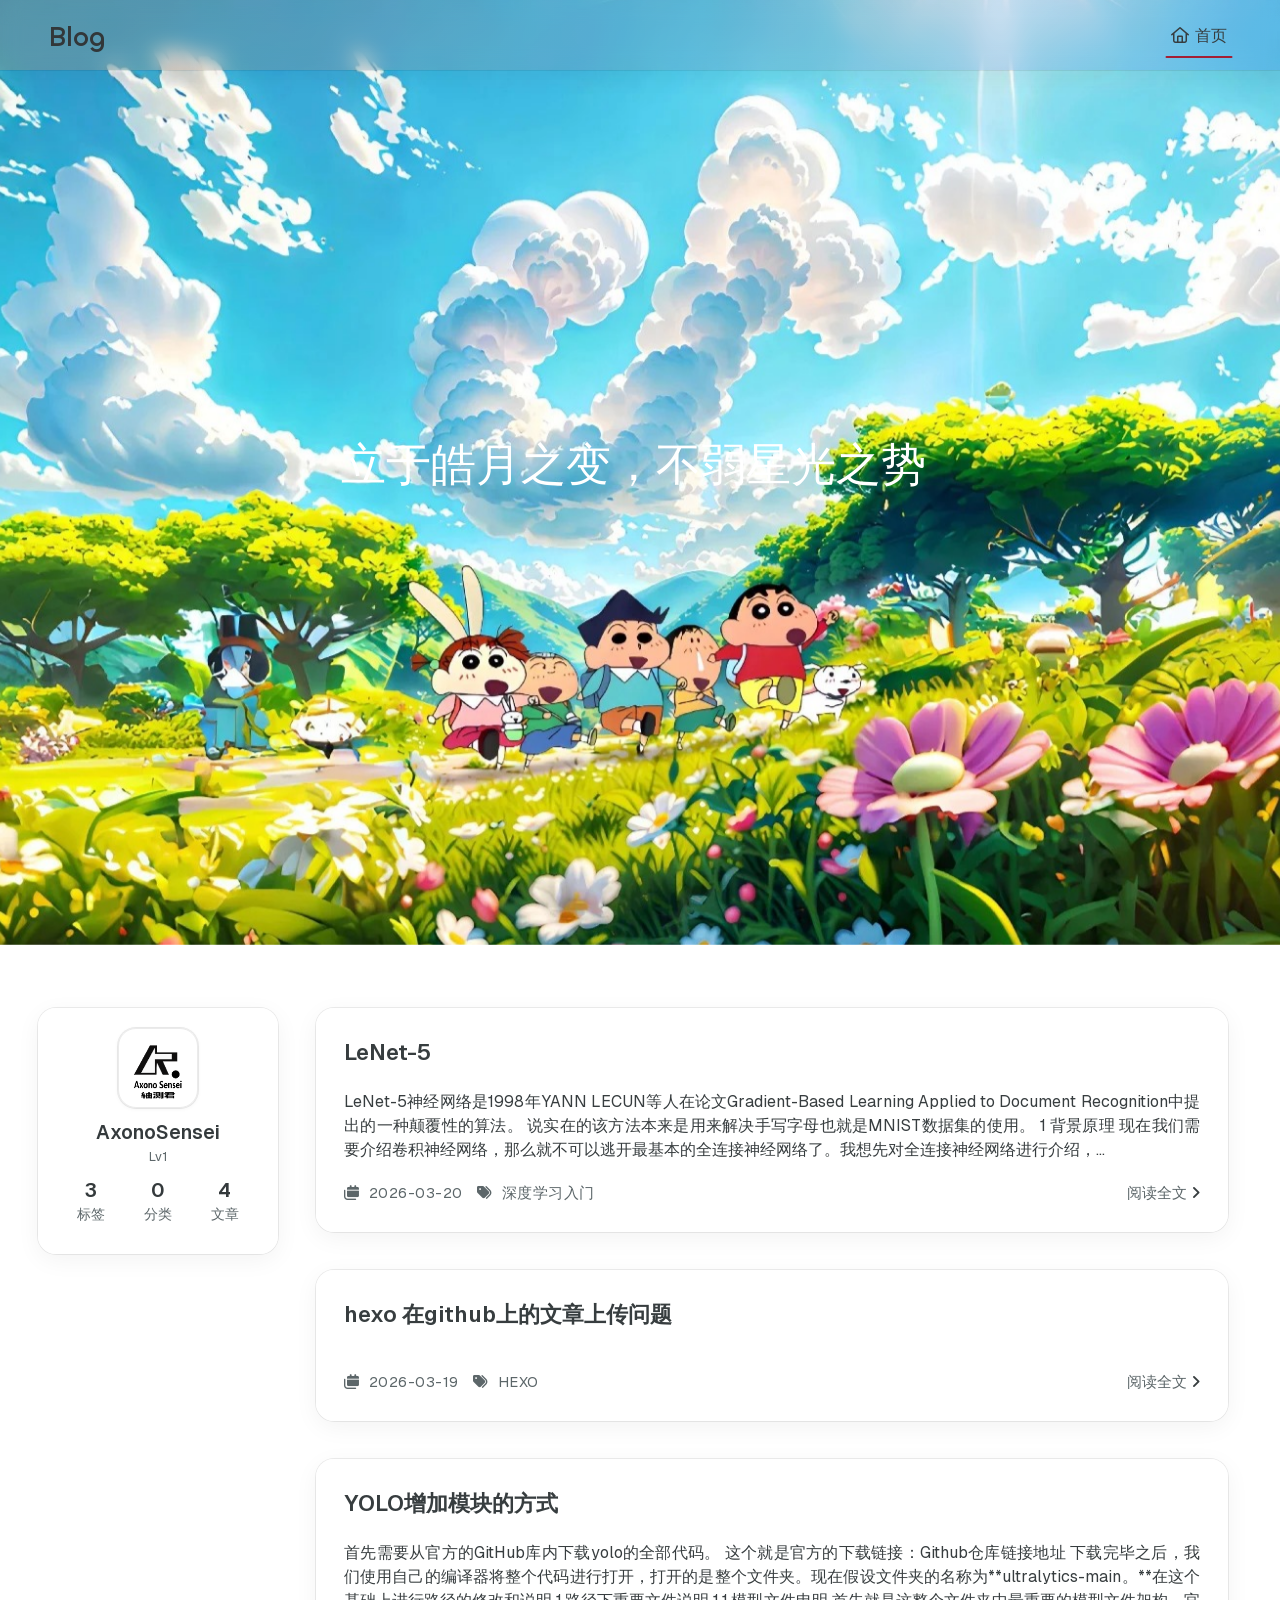
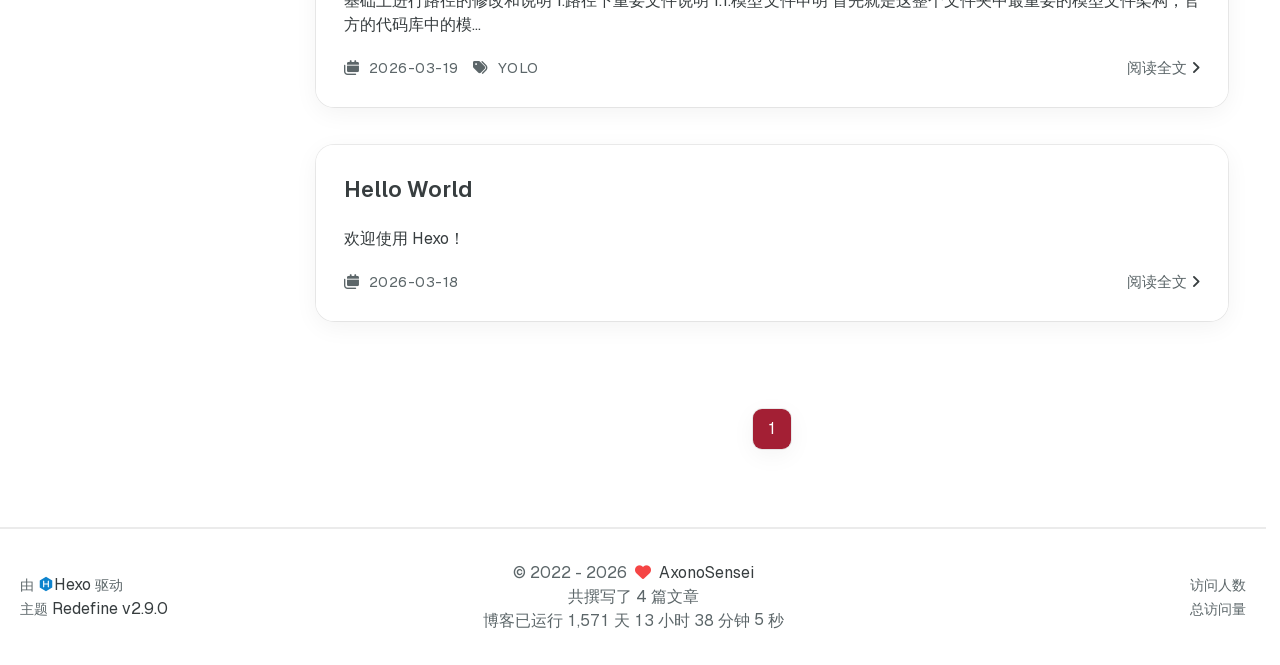
==== commit 2f5a79fb: "Site updated: 2026-03-20 16:05:59" ====
--- a/index.html
+++ b/index.html
@@ -107,7 +107,7 @@
     
     <title>
         
-            立于皓月之边，不弱星光之势 - AxonoSensei&#39;s Book
+            Blog - AxonoSensei&#39;s Book
         
     </title>
 
@@ -144,7 +144,7 @@
 
     <script id="hexo-configurations">
     window.config = {"hostname":"example.com","root":"/","language":"zh-CN"};
-    window.theme = {"articles":{"style":{"font_size":"16px","line_height":1.5,"image_border_radius":"14px","image_alignment":"center","image_caption":false,"link_icon":true,"delete_mask":false,"title_alignment":"left","headings_top_spacing":{"h1":"3.2rem","h2":"2.4rem","h3":"1.9rem","h4":"1.6rem","h5":"1.4rem","h6":"1.3rem"}},"word_count":{"enable":true,"count":true,"min2read":true},"author_label":{"enable":true,"auto":false,"list":[]},"code_block":{"copy":true,"style":"mac","highlight_theme":{"light":"github","dark":"vs2015"},"font":{"enable":false,"family":null,"url":null}},"toc":{"enable":true,"max_depth":3,"number":false,"expand":true,"init_open":true},"copyright":{"enable":true,"default":"cc_by_nc_sa"},"lazyload":true,"pangu_js":false,"recommendation":{"enable":false,"title":"推荐阅读","limit":3,"mobile_limit":2,"placeholder":"/images/wallhaven-wqery6-light.webp","skip_dirs":[]}},"colors":{"primary":"#A31F34","secondary":null,"default_mode":"light"},"global":{"fonts":{"chinese":{"enable":false,"family":null,"url":null},"english":{"enable":false,"family":null,"url":null},"title":{"enable":false,"family":null,"url":null}},"content_max_width":"1000px","sidebar_width":"210px","hover":{"shadow":true,"scale":false},"scroll_progress":{"bar":false,"percentage":true},"website_counter":{"url":"https://cn.vercount.one/js","enable":true,"site_pv":true,"site_uv":true,"post_pv":true},"single_page":true,"preloader":{"enable":false,"custom_message":null},"side_tools":{"gear_rotation":true,"auto_expand":false},"open_graph":{"enable":true,"image":"/images/redefine-og.webp","description":"Hexo Theme Redefine, Redefine Your Hexo Journey."},"google_analytics":{"enable":false,"id":null}},"home_banner":{"enable":true,"style":"fixed","image":{"light":"/images/white.jpg","dark":"/images/black.jpg"},"title":"Theme Redefine","subtitle":{"text":[],"hitokoto":{"enable":false,"show_author":false,"api":"https://v1.hitokoto.cn"},"typing_speed":100,"backing_speed":80,"starting_delay":500,"backing_delay":1500,"loop":true,"smart_backspace":true},"text_color":{"light":"#fff","dark":"#d1d1b6"},"text_style":{"title_size":"2.8rem","subtitle_size":"1.5rem","line_height":1.2},"custom_font":{"enable":false,"family":null,"url":null},"social_links":{"enable":false,"style":"default","links":[{"icon":"fa-brands fa-github","url":null},{"icon":"fa-brands fa-twitter","url":null},{"icon":"fa-solid fa-at","url":"you@example.com"},{"icon":"fa-brands fa-telegram","url":null},{"icon":"/images/custom-icon.svg","url":null}],"qrs":[{"icon":"fa-brands fa-weixin","qr":null},{"icon":"/images/custom-icon.svg","qr":null}]}},"plugins":{"feed":{"enable":false},"aplayer":{"enable":false,"type":"fixed","audios":[{"name":null,"artist":null,"url":null,"cover":null,"lrc":null}]},"mermaid":{"enable":false,"version":"11.4.1","theme":{"light":"default","dark":"dark"}}},"version":"2.9.0","navbar":{"auto_hide":false,"color":{"left":"#f78736","right":"#367df7","transparency":35},"width":{"home":"1200px","pages":"1000px"},"links":{"Home":{"path":"/","icon":"fa-regular fa-house"}},"search":{"enable":false,"preload":true}},"page_templates":{"friends_column":2,"tags_style":"blur","masonry":{"batch_size":12,"initial_batch_size":24}},"home":{"sidebar":{"enable":true,"position":"left","first_item":"menu","announcement":null,"show_on_mobile":true,"links":null},"article_date_format":"auto","excerpt_length":200,"categories":{"enable":true,"limit":3},"tags":{"enable":true,"limit":3}},"footer":{"runtime":true,"icon":"<i class=\"fa-solid fa-heart fa-beat\" style=\"--fa-animation-duration: 0.5s; color: #f54545\"></i>","start":"2022/8/17 11:45:14","statistics":true,"customize":null,"icp":{"enable":false,"number":null,"url":null}},"footerStart":"2022/8/17 11:45:14","mermaid":{"style":{"light":"default","dark":"dark"}}};
+    window.theme = {"articles":{"style":{"font_size":"16px","line_height":1.5,"image_border_radius":"14px","image_alignment":"center","image_caption":false,"link_icon":true,"delete_mask":false,"title_alignment":"left","headings_top_spacing":{"h1":"3.2rem","h2":"2.4rem","h3":"1.9rem","h4":"1.6rem","h5":"1.4rem","h6":"1.3rem"}},"word_count":{"enable":true,"count":true,"min2read":true},"author_label":{"enable":true,"auto":false,"list":[]},"code_block":{"copy":true,"style":"mac","highlight_theme":{"light":"github","dark":"vs2015"},"font":{"enable":false,"family":null,"url":null}},"toc":{"enable":true,"max_depth":3,"number":false,"expand":true,"init_open":true},"copyright":{"enable":true,"default":"cc_by_nc_sa"},"lazyload":true,"pangu_js":false,"recommendation":{"enable":false,"title":"推荐阅读","limit":3,"mobile_limit":2,"placeholder":"/images/wallhaven-wqery6-light.webp","skip_dirs":[]}},"colors":{"primary":"#A31F34","secondary":null,"default_mode":"light"},"global":{"fonts":{"chinese":{"enable":false,"family":null,"url":null},"english":{"enable":false,"family":null,"url":null},"title":{"enable":false,"family":null,"url":null}},"content_max_width":"1000px","sidebar_width":"210px","hover":{"shadow":true,"scale":false},"scroll_progress":{"bar":false,"percentage":true},"website_counter":{"url":"https://cn.vercount.one/js","enable":true,"site_pv":true,"site_uv":true,"post_pv":true},"single_page":true,"preloader":{"enable":false,"custom_message":null},"side_tools":{"gear_rotation":true,"auto_expand":false},"open_graph":{"enable":true,"image":"/images/redefine-og.webp","description":"Hexo Theme Redefine, Redefine Your Hexo Journey."},"google_analytics":{"enable":false,"id":null}},"home_banner":{"enable":true,"style":"fixed","image":{"light":"/img/white.jpg","dark":"/img/black.jpg"},"title":"立于皓月之变，不弱星光之势","subtitle":{"text":[],"hitokoto":{"enable":false,"show_author":false,"api":"https://v1.hitokoto.cn"},"typing_speed":100,"backing_speed":80,"starting_delay":500,"backing_delay":1500,"loop":true,"smart_backspace":true},"text_color":{"light":"#fff","dark":"#d1d1b6"},"text_style":{"title_size":"2.8rem","subtitle_size":"1.5rem","line_height":1.2},"custom_font":{"enable":false,"family":null,"url":null},"social_links":{"enable":false,"style":"default","links":[{"icon":"fa-brands fa-github","url":null},{"icon":"fa-brands fa-twitter","url":null},{"icon":"fa-solid fa-at","url":"you@example.com"},{"icon":"fa-brands fa-telegram","url":null},{"icon":"/images/custom-icon.svg","url":null}],"qrs":[{"icon":"fa-brands fa-weixin","qr":null},{"icon":"/images/custom-icon.svg","qr":null}]}},"plugins":{"feed":{"enable":false},"aplayer":{"enable":false,"type":"fixed","audios":[{"name":null,"artist":null,"url":null,"cover":null,"lrc":null}]},"mermaid":{"enable":false,"version":"11.4.1","theme":{"light":"default","dark":"dark"}}},"version":"2.9.0","navbar":{"auto_hide":false,"color":{"left":"#f78736","right":"#367df7","transparency":35},"width":{"home":"1200px","pages":"1000px"},"links":{"Home":{"path":"/","icon":"fa-regular fa-house"}},"search":{"enable":false,"preload":true}},"page_templates":{"friends_column":2,"tags_style":"blur","masonry":{"batch_size":12,"initial_batch_size":24}},"home":{"sidebar":{"enable":true,"position":"left","first_item":"menu","announcement":null,"show_on_mobile":true,"links":null},"article_date_format":"auto","excerpt_length":200,"categories":{"enable":true,"limit":3},"tags":{"enable":true,"limit":3}},"footer":{"runtime":true,"icon":"<i class=\"fa-solid fa-heart fa-beat\" style=\"--fa-animation-duration: 0.5s; color: #f54545\"></i>","start":"2022/8/17 11:45:14","statistics":true,"customize":null,"icp":{"enable":false,"number":null,"url":null}},"footerStart":"2022/8/17 11:45:14","mermaid":{"style":{"light":"default","dark":"dark"}}};
     window.lang_ago = {"second":"%s 秒前","minute":"%s 分钟前","hour":"%s 小时前","day":"%s 天前","week":"%s 周前","month":"%s 个月前","year":"%s 年前"};
     window.i18n = {"search":"站内搜索您需要的内容...","toc":"目录","prev":"上一页","next":"下一页","prev_posts":"上一篇","next_posts":"下一篇","page":"第 %d 页","recent_posts":"最新文章","share":"分享","powered_by":"由 %s 驱动","theme":"主题","rss_feed":"RSS Feed","category":"分类","categories":"分类","tag":"标签","tags":"标签","post":"文章","posts":"文章","tagcloud":"标签云","comment":"评论","comments":"评论","top":"置顶","sticky":"置顶","go-back-home":"回到首页","masonry_loading":"照片加载中...","image_viewer":"图片查看器","close":"关闭","exif":{"title":"EXIF","cards":{"camera":"相机","lens":"镜头","exposure":"曝光","other":"其他"},"fields":{"make":"品牌","model":"机型","date_taken":"拍摄时间","lens_model":"镜头","focal_length":"焦距","focus_mode":"对焦模式","shutter":"快门","aperture":"光圈","iso":"感光度","exposure_program":"曝光程序","exposure_compensation":"曝光补偿","metering_mode":"测光模式","flash":"闪光灯","white_balance":"白平衡","latitude":"纬度","longitude":"经度","altitude":"海拔"},"status":{"loading":"加载中...","no_exif":"无 EXIF 信息","library_missing":"EXIF 库未加载","image_source_missing":"图片地址不可用","unavailable":"EXIF 不可用（可能被 CORS 阻止或缺少元数据）","flag_unavailable":"EXIF 不可用"}},"home":"首页","archive":"归档","archives":"归档","about":"关于","links":"链接","link":"链接","friends":"友情链接","friend":"友情链接","timeline":"时间轴","shuoshuo":"说说","bookmarks":"书签","site_uv":"访问人数","site_pv":"总访问量","read_more":"阅读全文","wordcount":"字","min2read":"分钟","changelog":"更新日志","status":"状态","runtime":"博客已运行","days":"天","hours":"小时","minutes":"分钟","seconds":"秒","optimized_by":"并由 Evan 进行优化","rights":"版权所有","site_posts":"共撰写了 %s 篇文章","site_wordcount":"共 %s 字","copyright":{"title":"标题","author":"作者","link":"链接","create_time":"创建于","update_time":"更新于","license_title":"版权声明","license_content":"本文章采用 %s 进行许可。","all_rights_reserved":"版权所有 &#169 %s，禁止转载。","public_domain":"本文为公有领域作品，可自由转载、引用。"},"ago":{"second":"%s 秒前","minute":"%s 分钟前","hour":"%s 小时前","day":"%s 天前","week":"%s 周前","month":"%s 个月前","year":"%s 年前"},"create_time":"创建","update_time":"更新","expired":"这篇文章最后更新于 %s 天前，内容可能已经过时。"};
     window.data = {"masonry":false};
@@ -214,8 +214,8 @@
         }
     </style>
     <div class="home-banner-background transition-fade fixed top-0 left-0 w-screen h-screen scale-125 sm:scale-110 box-border will-change-transform bg-cover">
-        <img src="/images/white.jpg" alt="home-banner-background" class="w-full h-full object-cover dark:hidden">
-        <img src="/images/black.jpg" alt="home-banner-background" class="w-full h-full object-cover hidden dark:block">
+        <img src="/img/white.jpg" alt="home-banner-background" class="w-full h-full object-cover dark:hidden">
+        <img src="/img/black.jpg" alt="home-banner-background" class="w-full h-full object-cover hidden dark:block">
     </div>
 
 
@@ -225,7 +225,7 @@
         <div class="description flex flex-col justify-center items-center w-screen font-medium text-center"
         
         >
-            Theme Redefine
+            立于皓月之变，不弱星光之势
             
             
             
@@ -274,7 +274,7 @@
             
             <a class="logo-title" href="/">
                 <h1>
-                立于皓月之边，不弱星光之势
+                Blog
                 </h1>
             </a>
         </div>
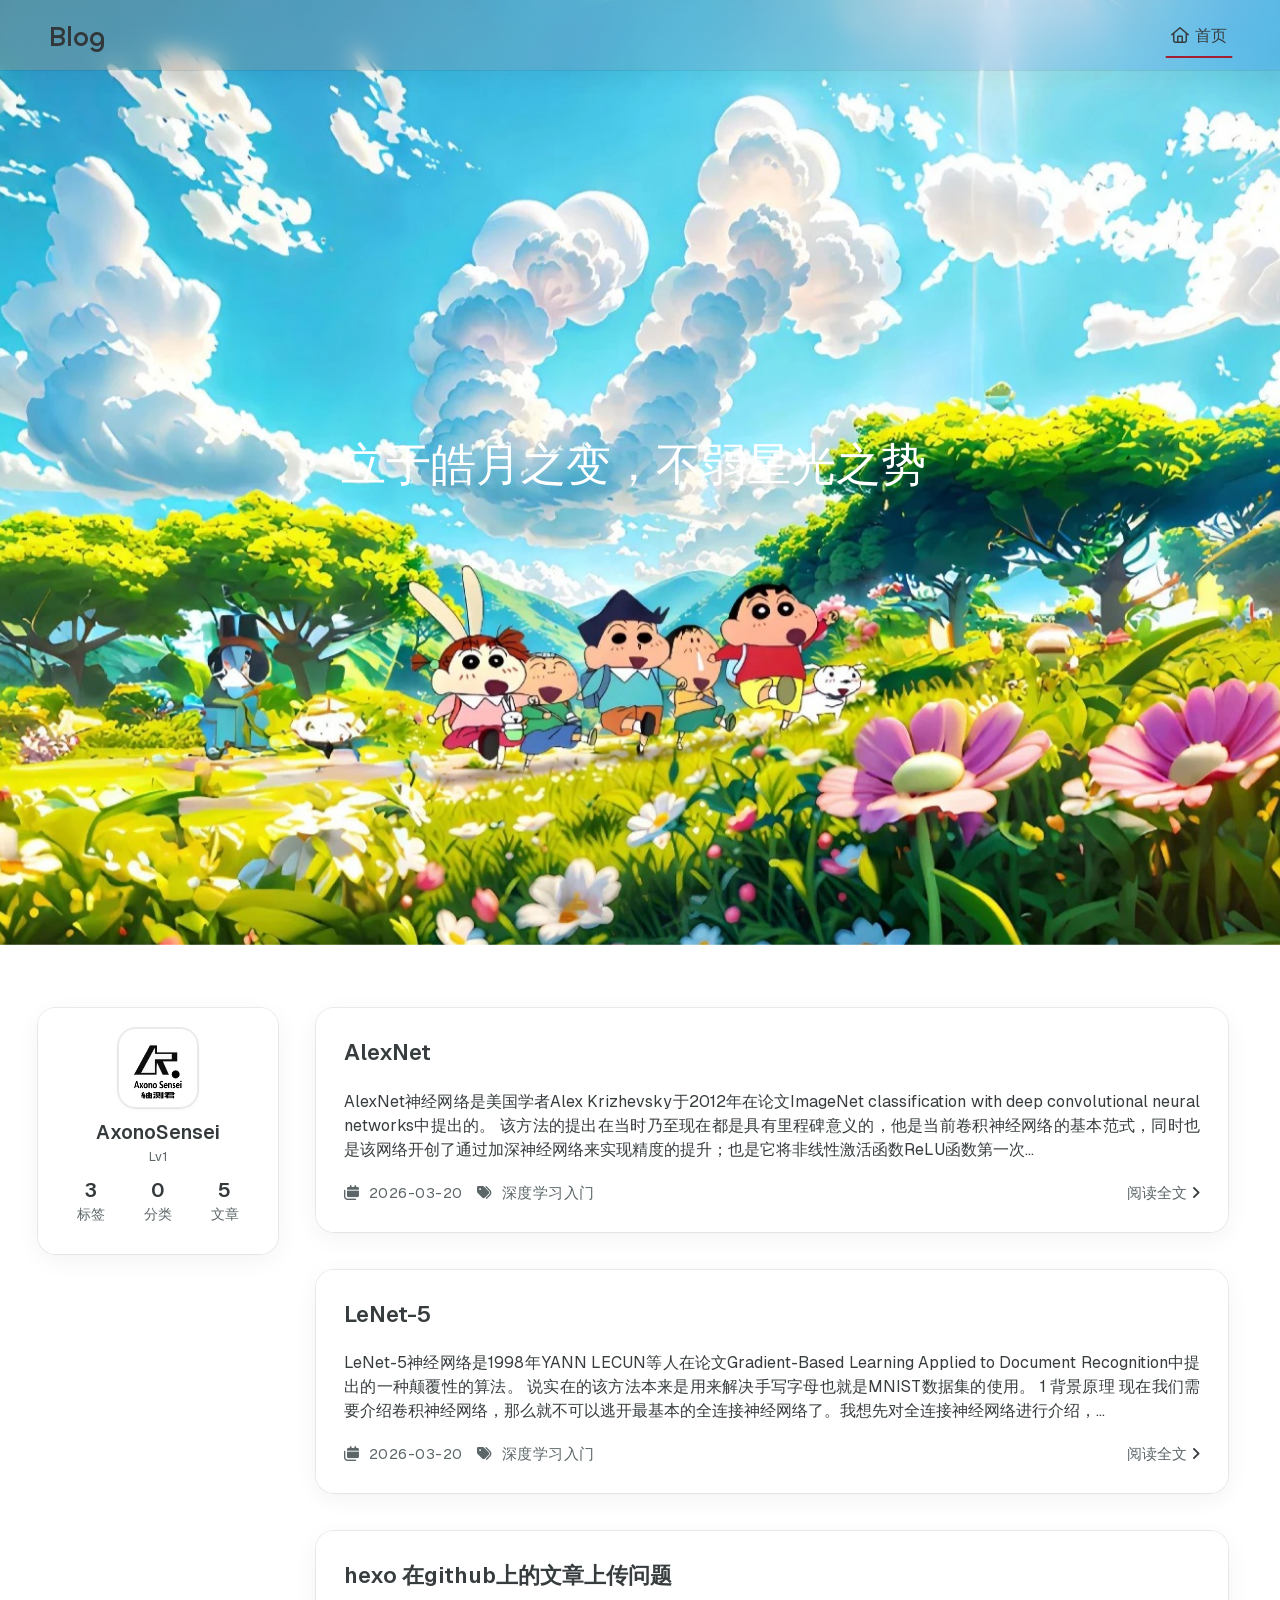
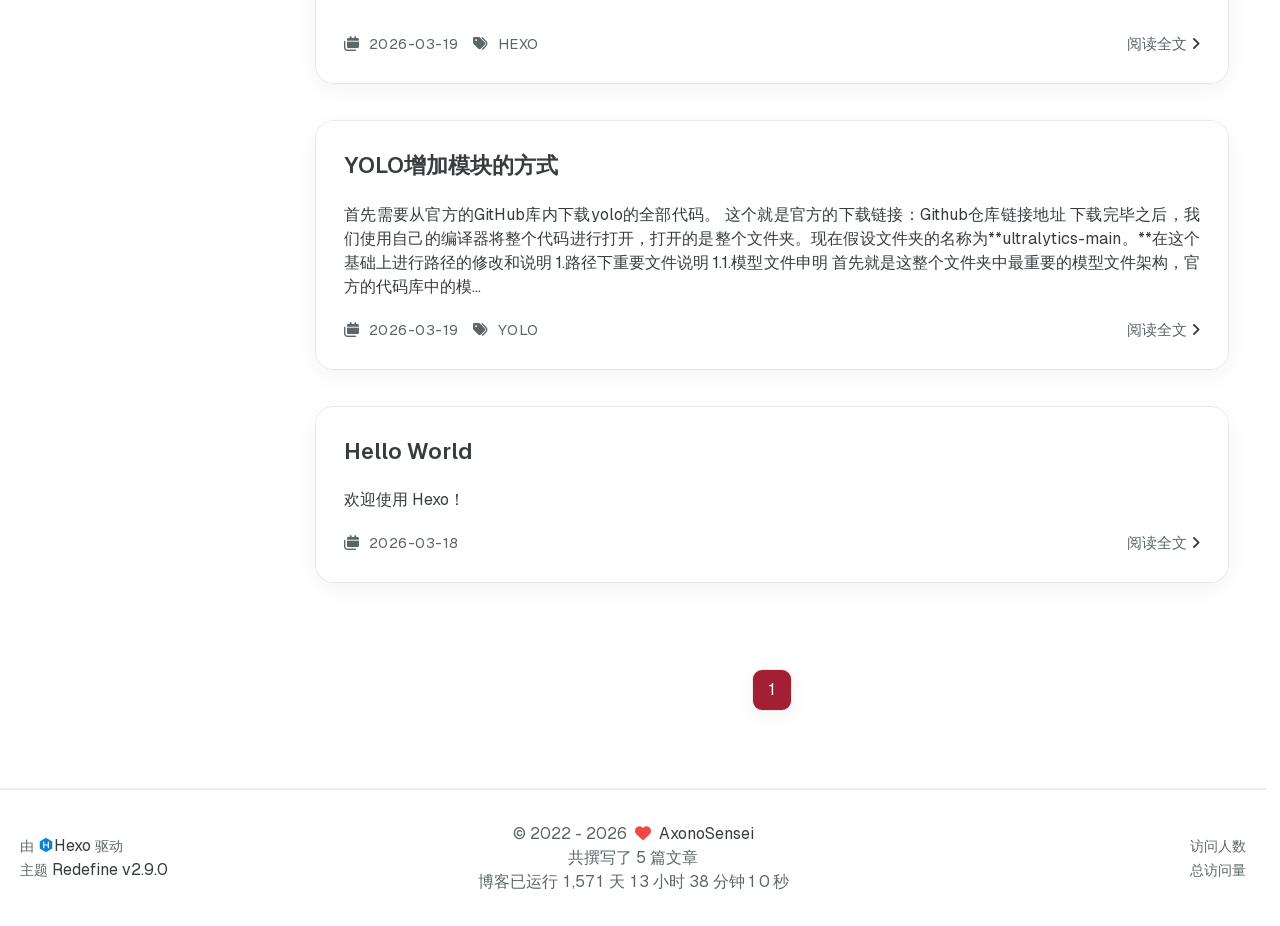
==== commit a5bc5063: "Site updated: 2026-03-20 16:11:50" ====
--- a/index.html
+++ b/index.html
@@ -353,7 +353,7 @@
         <div class="label text-third-text-color text-sm">分类</div>
     </a>
     <a class="item tag-count-item flex flex-col justify-center items-center w-20" href="/archives">
-        <div class="number text-2xl sm:text-xl text-second-text-color font-semibold">4</div>
+        <div class="number text-2xl sm:text-xl text-second-text-color font-semibold">5</div>
         <div class="label text-third-text-color text-sm">文章</div>
     </a>
 </div>
@@ -393,7 +393,7 @@
         <div class="label text-third-text-color text-sm">分类</div>
     </a>
     <a class="item tag-count-item flex flex-col justify-center items-center w-20" href="/archives">
-        <div class="number text-2xl sm:text-xl text-second-text-color font-semibold">4</div>
+        <div class="number text-2xl sm:text-xl text-second-text-color font-semibold">5</div>
         <div class="label text-third-text-color text-sm">文章</div>
     </a>
 </div>
@@ -408,6 +408,60 @@
 			<div class="main-content">
 				<div class="home-content-container">
     <ul class="home-article-list">
+        
+            <li class="home-article-item">
+
+                
+
+                
+
+                
+                <div class="flex flex-col gap-5 px-7 pb-7 pt-7">
+                    <h3 class="home-article-title">
+                        <a href="/2026/03/20/AlexNet/">
+                            AlexNet
+                        </a>
+                    </h3>
+
+                    <div class="home-article-content markdown-body">
+                        
+                            
+                            
+AlexNet神经网络是美国学者Alex Krizhevsky于2012年在论文ImageNet classification with deep convolutional neural networks中提出的。
+该方法的提出在当时乃至现在都是具有里程碑意义的，他是当前卷积神经网络的基本范式，同时也是该网络开创了通过加深神经网络来实现精度的提升；也是它将非线性激活函数ReLU函数第一次...
+                        
+                    </div>
+
+                    <div class="home-article-meta-info-container">
+    <div class="home-article-meta-info">
+        <span><i class="fa-solid fa-calendars"></i>&nbsp;
+            <span class="home-article-date" data-date="Fri Mar 20 2026 16:08:18 GMT+0800">
+                
+                    2026-03-20
+                
+            </span>
+        </span>
+        
+        
+            <span class="home-article-tag">
+                <i class="fa-solid fa-tags"></i>&nbsp;
+                <ul>
+                    
+                        <li>
+                            
+                            <a href="/tags/%E6%B7%B1%E5%BA%A6%E5%AD%A6%E4%B9%A0%E5%85%A5%E9%97%A8/">深度学习入门</a>&nbsp;
+                        </li>
+                    
+                </ul>
+            </span>
+        
+    </div>
+
+    <a href="/2026/03/20/AlexNet/">阅读全文<span class="seo-reader-text">AlexNet</span>&nbsp;<i class="fa-solid fa-angle-right"></i></a>
+</div>
+
+                </div>
+            </li>
         
             <li class="home-article-item">
 
@@ -649,7 +703,7 @@
                 
                 <p class="post-count space-x-0.5">
                     <span>
-                        共撰写了 4 篇文章
+                        共撰写了 5 篇文章
                     </span>
                     
                 </p>
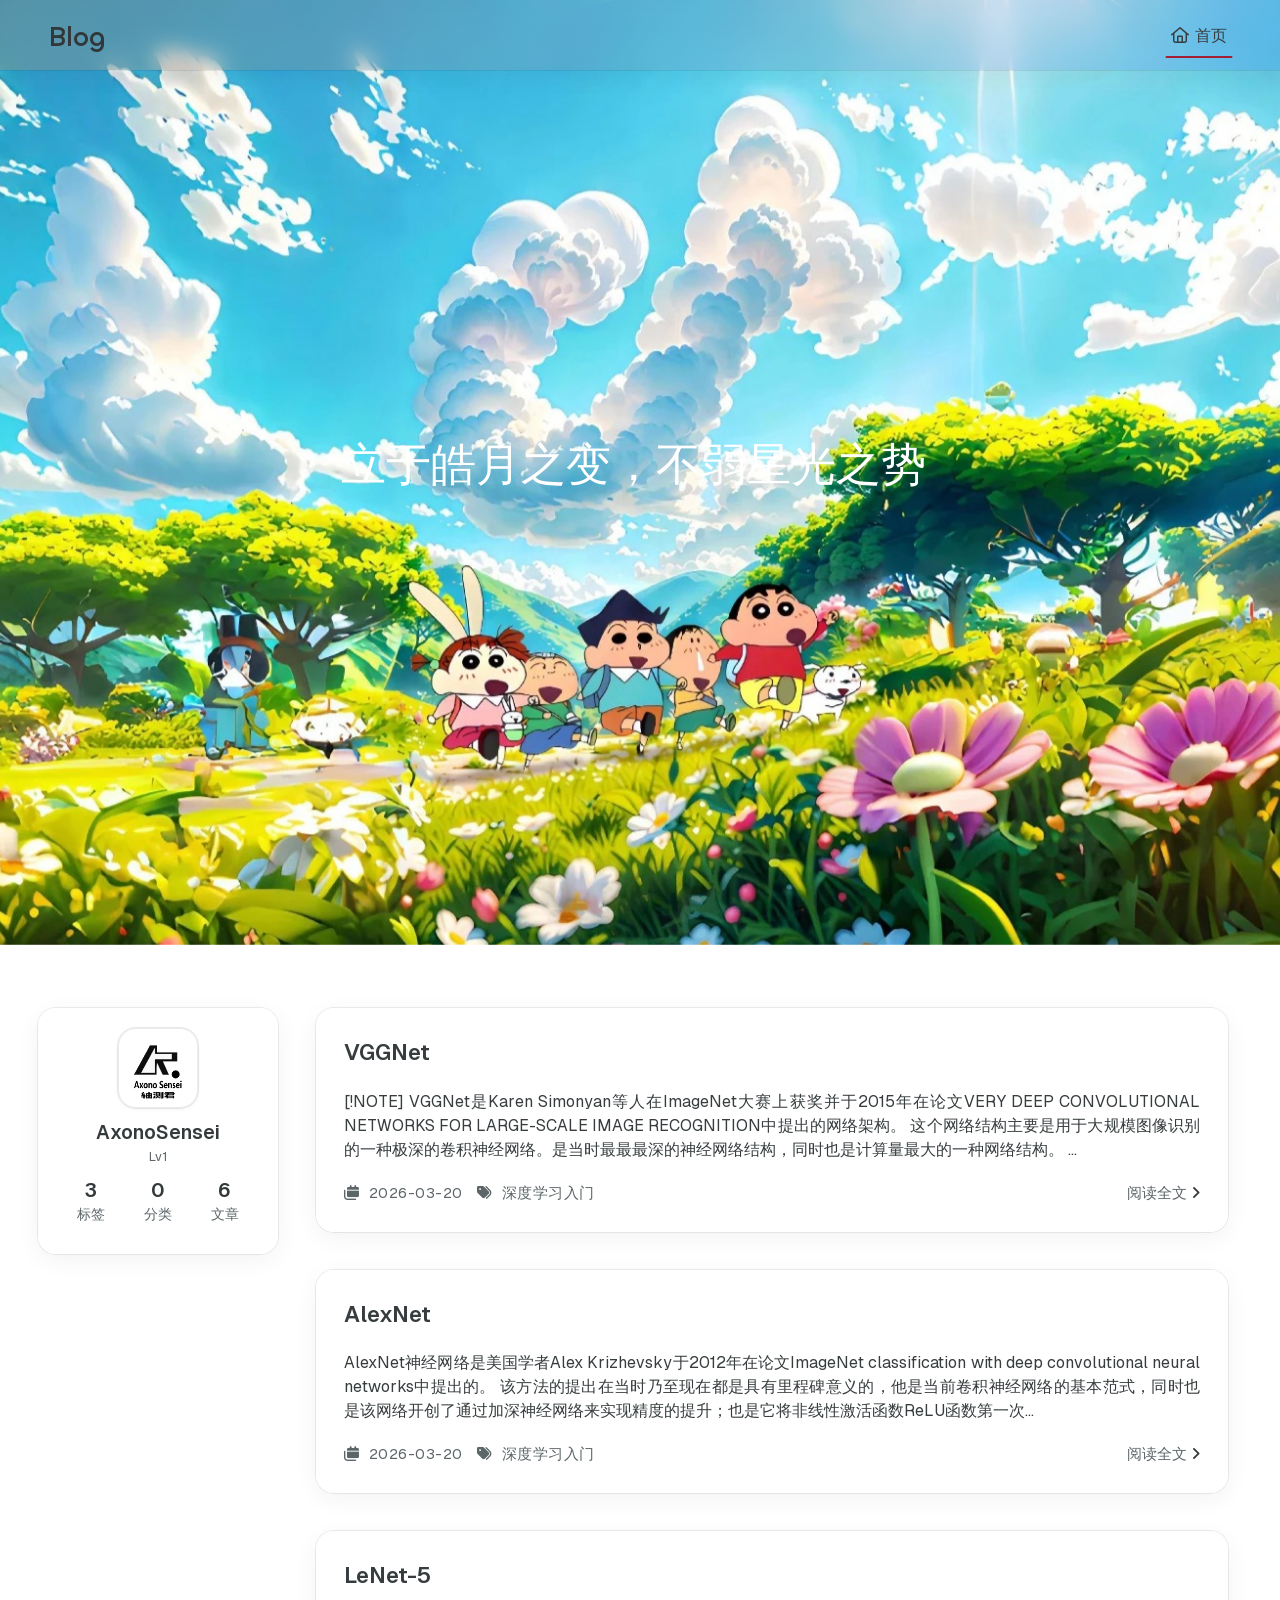
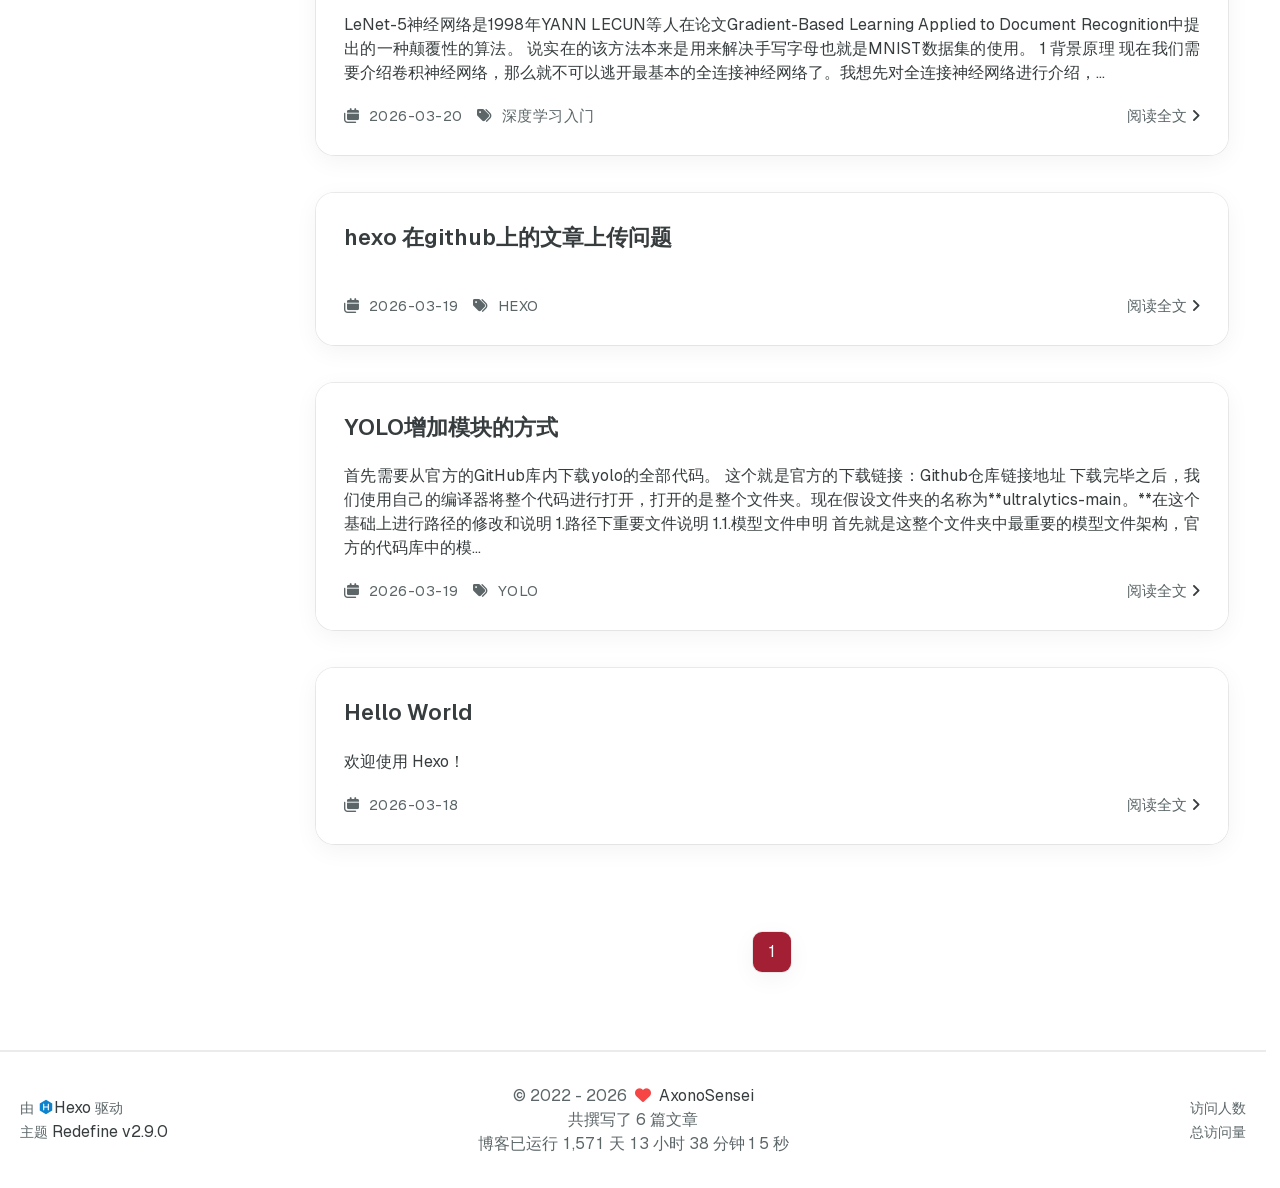
==== commit 2e731f86: "Site updated: 2026-03-20 16:25:56" ====
--- a/index.html
+++ b/index.html
@@ -353,7 +353,7 @@
         <div class="label text-third-text-color text-sm">分类</div>
     </a>
     <a class="item tag-count-item flex flex-col justify-center items-center w-20" href="/archives">
-        <div class="number text-2xl sm:text-xl text-second-text-color font-semibold">5</div>
+        <div class="number text-2xl sm:text-xl text-second-text-color font-semibold">6</div>
         <div class="label text-third-text-color text-sm">文章</div>
     </a>
 </div>
@@ -393,7 +393,7 @@
         <div class="label text-third-text-color text-sm">分类</div>
     </a>
     <a class="item tag-count-item flex flex-col justify-center items-center w-20" href="/archives">
-        <div class="number text-2xl sm:text-xl text-second-text-color font-semibold">5</div>
+        <div class="number text-2xl sm:text-xl text-second-text-color font-semibold">6</div>
         <div class="label text-third-text-color text-sm">文章</div>
     </a>
 </div>
@@ -408,6 +408,63 @@
 			<div class="main-content">
 				<div class="home-content-container">
     <ul class="home-article-list">
+        
+            <li class="home-article-item">
+
+                
+
+                
+
+                
+                <div class="flex flex-col gap-5 px-7 pb-7 pt-7">
+                    <h3 class="home-article-title">
+                        <a href="/2026/03/20/VGGNet/">
+                            VGGNet
+                        </a>
+                    </h3>
+
+                    <div class="home-article-content markdown-body">
+                        
+                            
+                            
+
+[!NOTE]
+VGGNet是Karen Simonyan等人在ImageNet大赛上获奖并于2015年在论文VERY DEEP CONVOLUTIONAL NETWORKS FOR LARGE-SCALE IMAGE RECOGNITION中提出的网络架构。
+这个网络结构主要是用于大规模图像识别的一种极深的卷积神经网络。是当时最最最深的神经网络结构，同时也是计算量最大的一种网络结构。
+...
+                        
+                    </div>
+
+                    <div class="home-article-meta-info-container">
+    <div class="home-article-meta-info">
+        <span><i class="fa-solid fa-calendars"></i>&nbsp;
+            <span class="home-article-date" data-date="Fri Mar 20 2026 16:19:30 GMT+0800">
+                
+                    2026-03-20
+                
+            </span>
+        </span>
+        
+        
+            <span class="home-article-tag">
+                <i class="fa-solid fa-tags"></i>&nbsp;
+                <ul>
+                    
+                        <li>
+                            
+                            <a href="/tags/%E6%B7%B1%E5%BA%A6%E5%AD%A6%E4%B9%A0%E5%85%A5%E9%97%A8/">深度学习入门</a>&nbsp;
+                        </li>
+                    
+                </ul>
+            </span>
+        
+    </div>
+
+    <a href="/2026/03/20/VGGNet/">阅读全文<span class="seo-reader-text">VGGNet</span>&nbsp;<i class="fa-solid fa-angle-right"></i></a>
+</div>
+
+                </div>
+            </li>
         
             <li class="home-article-item">
 
@@ -703,7 +760,7 @@
                 
                 <p class="post-count space-x-0.5">
                     <span>
-                        共撰写了 5 篇文章
+                        共撰写了 6 篇文章
                     </span>
                     
                 </p>
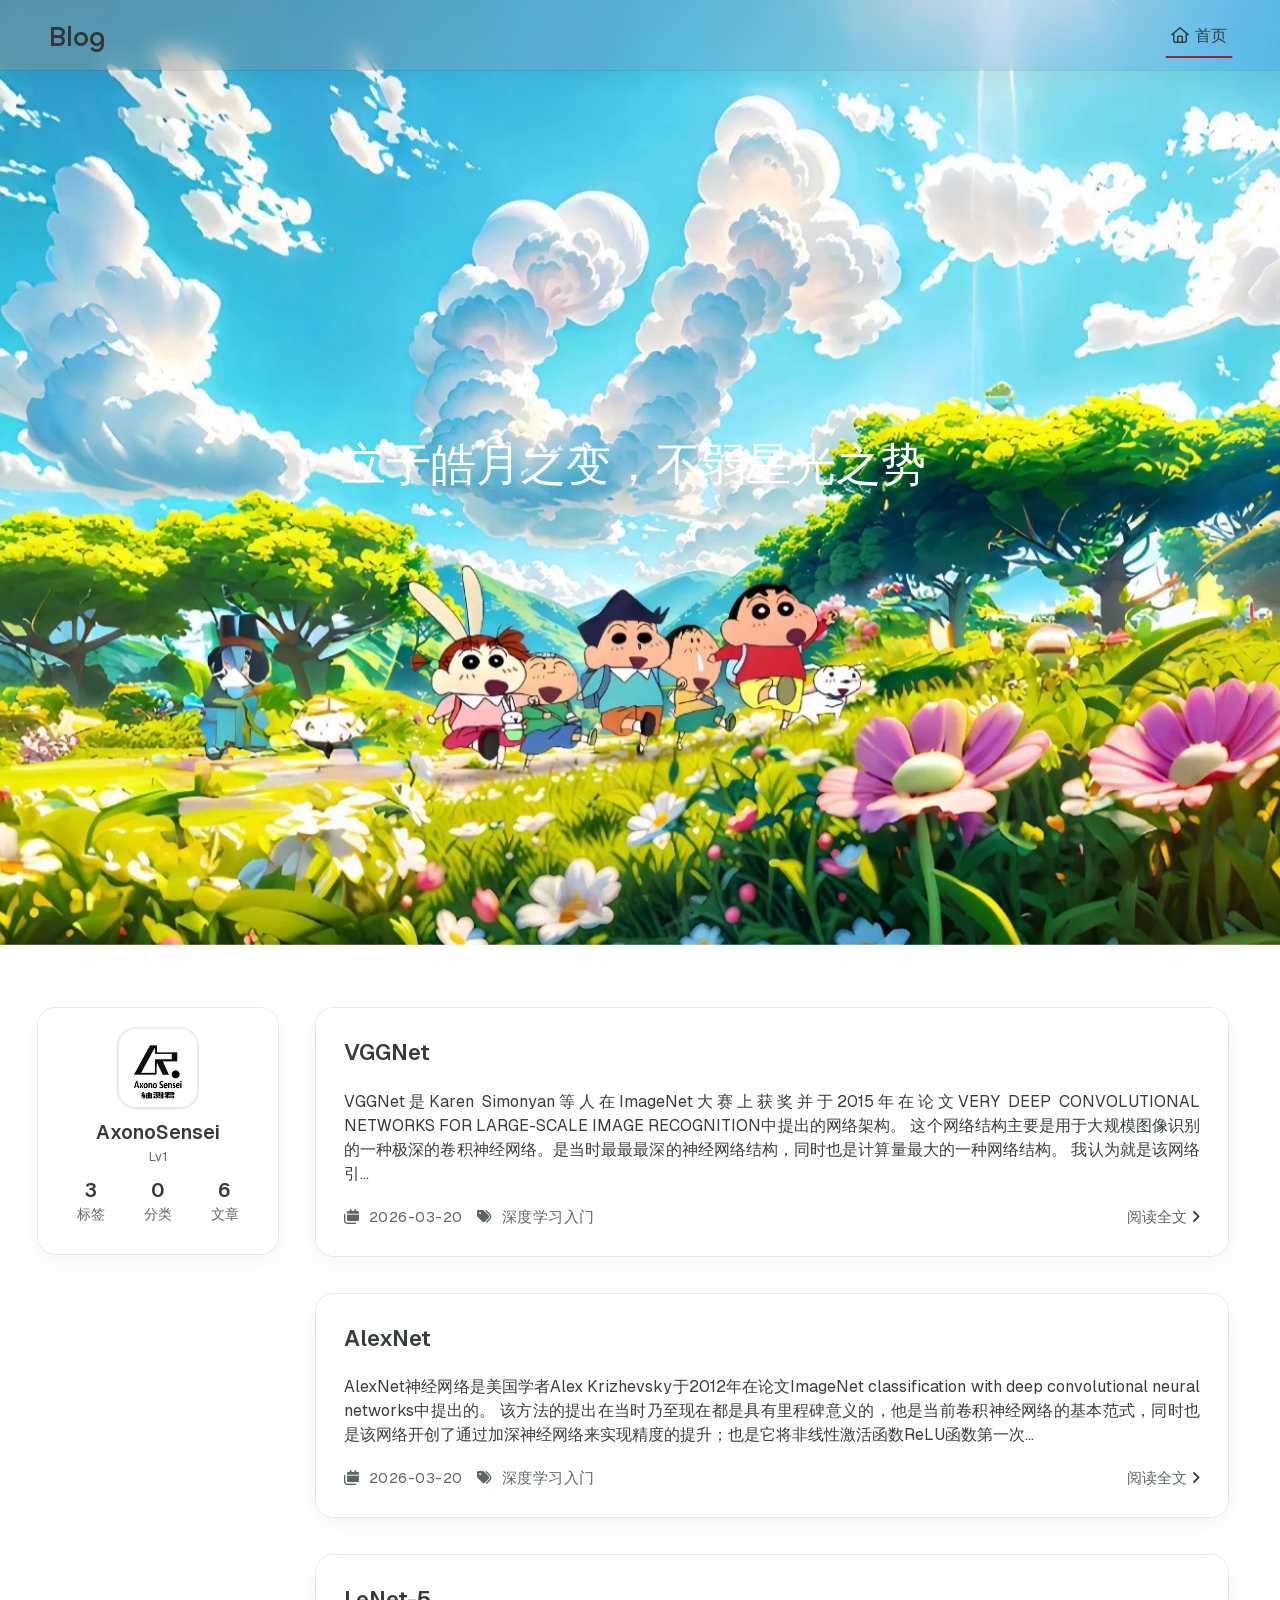
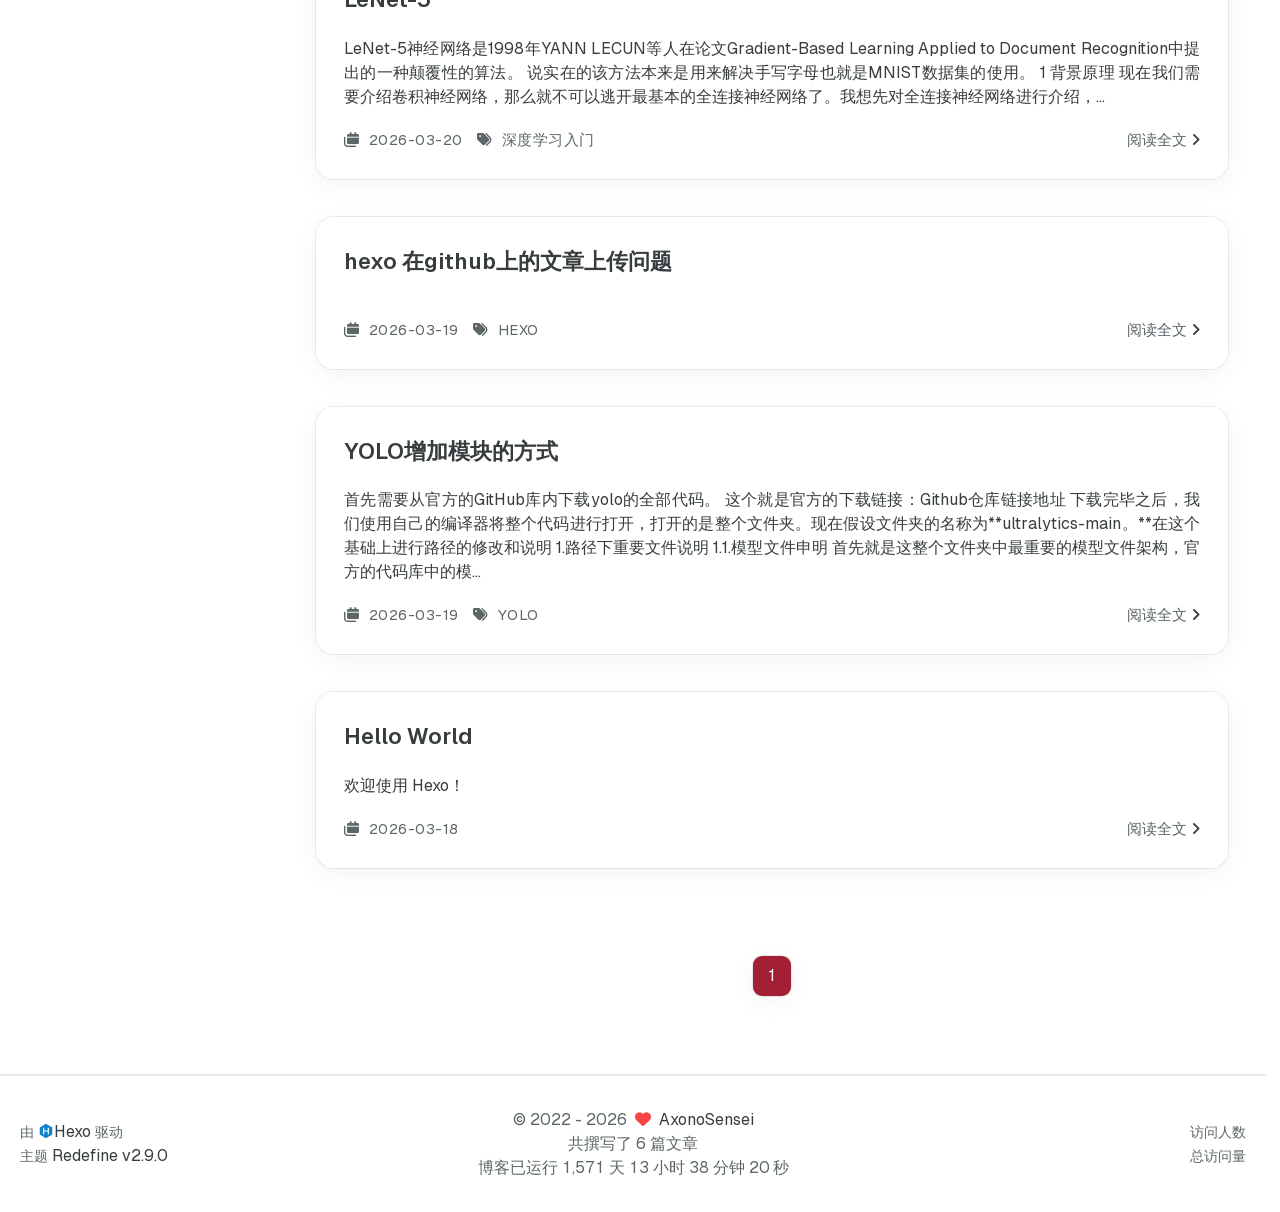
==== commit 9d9c44f7: "Site updated: 2026-03-20 16:37:56" ====
--- a/index.html
+++ b/index.html
@@ -427,11 +427,9 @@
                         
                             
                             
-
-[!NOTE]
 VGGNet是Karen Simonyan等人在ImageNet大赛上获奖并于2015年在论文VERY DEEP CONVOLUTIONAL NETWORKS FOR LARGE-SCALE IMAGE RECOGNITION中提出的网络架构。
 这个网络结构主要是用于大规模图像识别的一种极深的卷积神经网络。是当时最最最深的神经网络结构，同时也是计算量最大的一种网络结构。
-...
+我认为就是该网络引...
                         
                     </div>
 
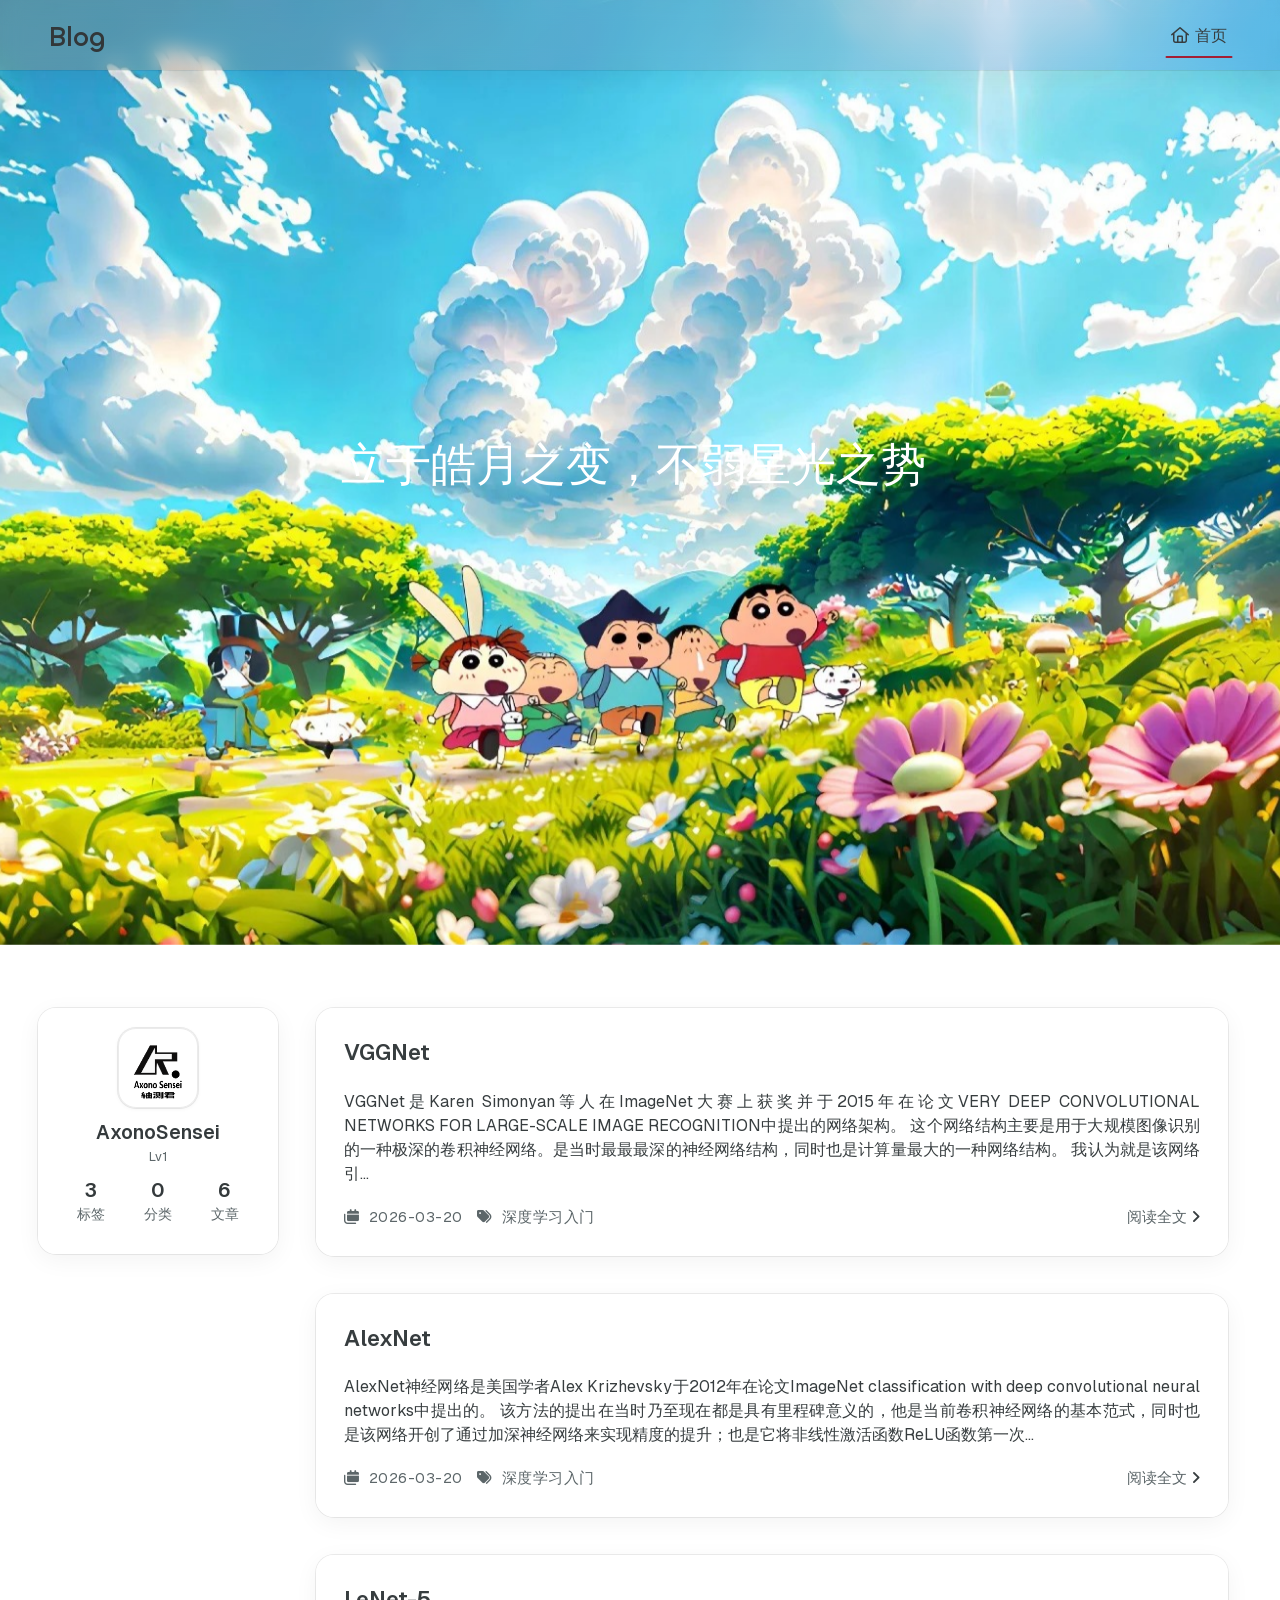
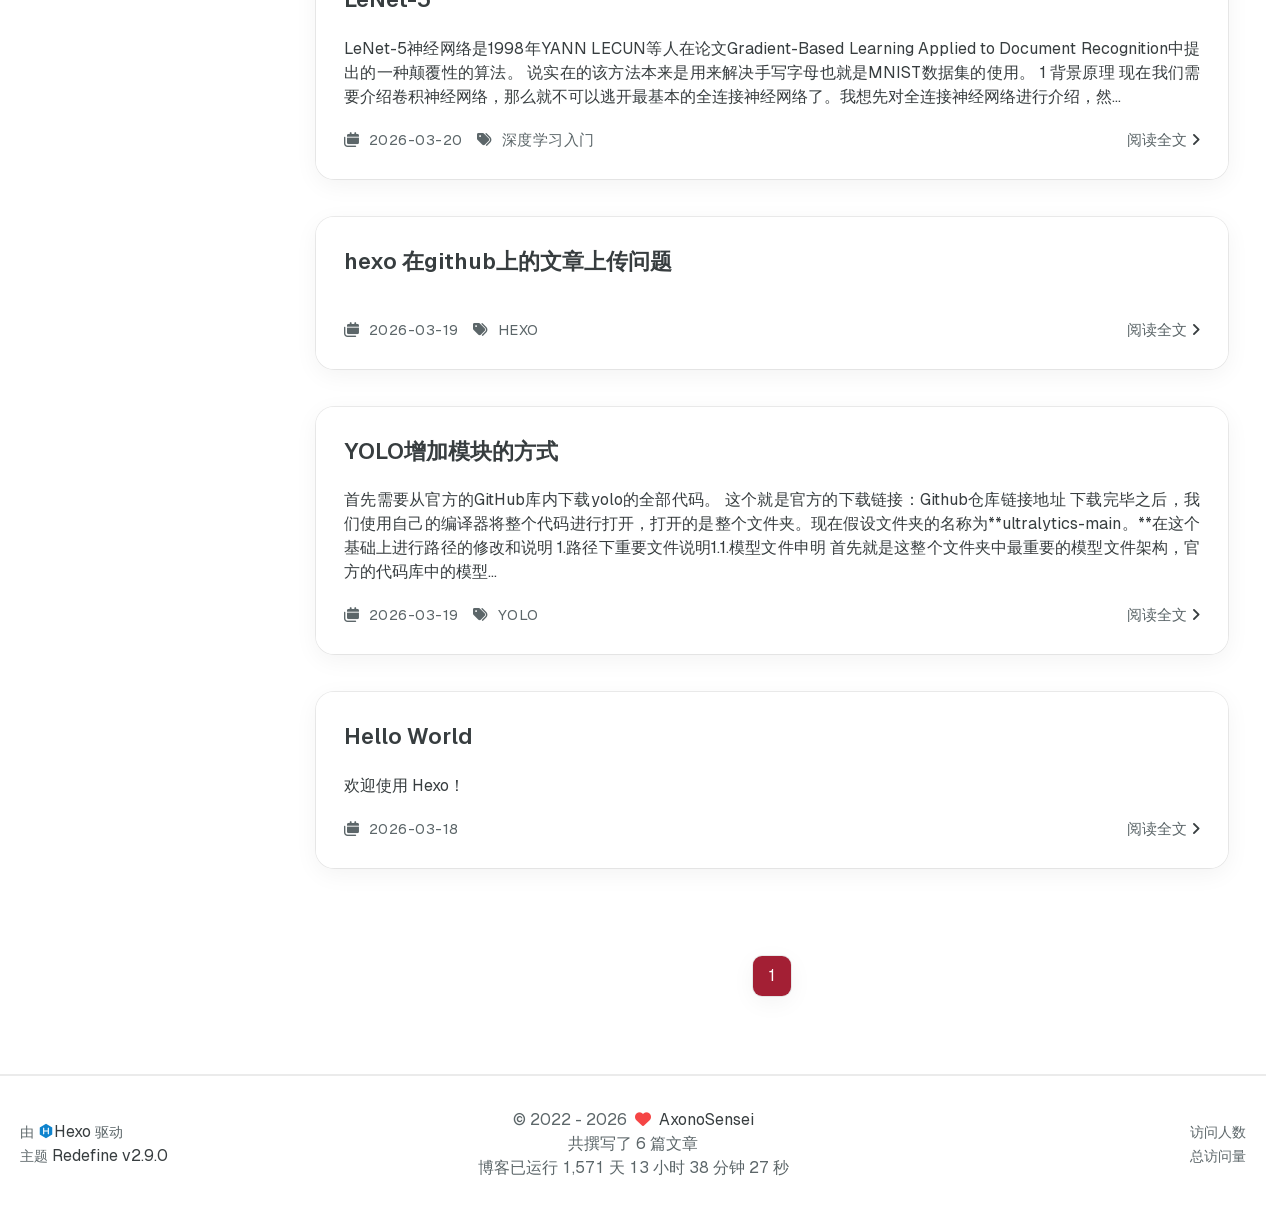
==== commit 65573043: "Site updated: 2026-03-20 20:10:43" ====
--- a/index.html
+++ b/index.html
@@ -540,8 +540,7 @@
 说实在的该方法本来是用来解决手写字母也就是MNIST数据集的使用。
 
 1 背景原理
-
-现在我们需要介绍卷积神经网络，那么就不可以逃开最基本的全连接神经网络了。我想先对全连接神经网络进行介绍，...
+现在我们需要介绍卷积神经网络，那么就不可以逃开最基本的全连接神经网络了。我想先对全连接神经网络进行介绍，然...
                         
                     </div>
 
@@ -648,11 +647,10 @@
                             首先需要从官方的GitHub库内下载yolo的全部代码。
 这个就是官方的下载链接：Github仓库链接地址 
 
+
 下载完毕之后，我们使用自己的编译器将整个代码进行打开，打开的是整个文件夹。现在假设文件夹的名称为**ultralytics-main。**在这个基础上进行路径的修改和说明
-1.路径下重要文件说明
-1.1.模型文件申明
-
-首先就是这整个文件夹中最重要的模型文件架构，官方的代码库中的模...
+1.路径下重要文件说明1.1.模型文件申明
+首先就是这整个文件夹中最重要的模型文件架构，官方的代码库中的模型...
                         
                     </div>
 
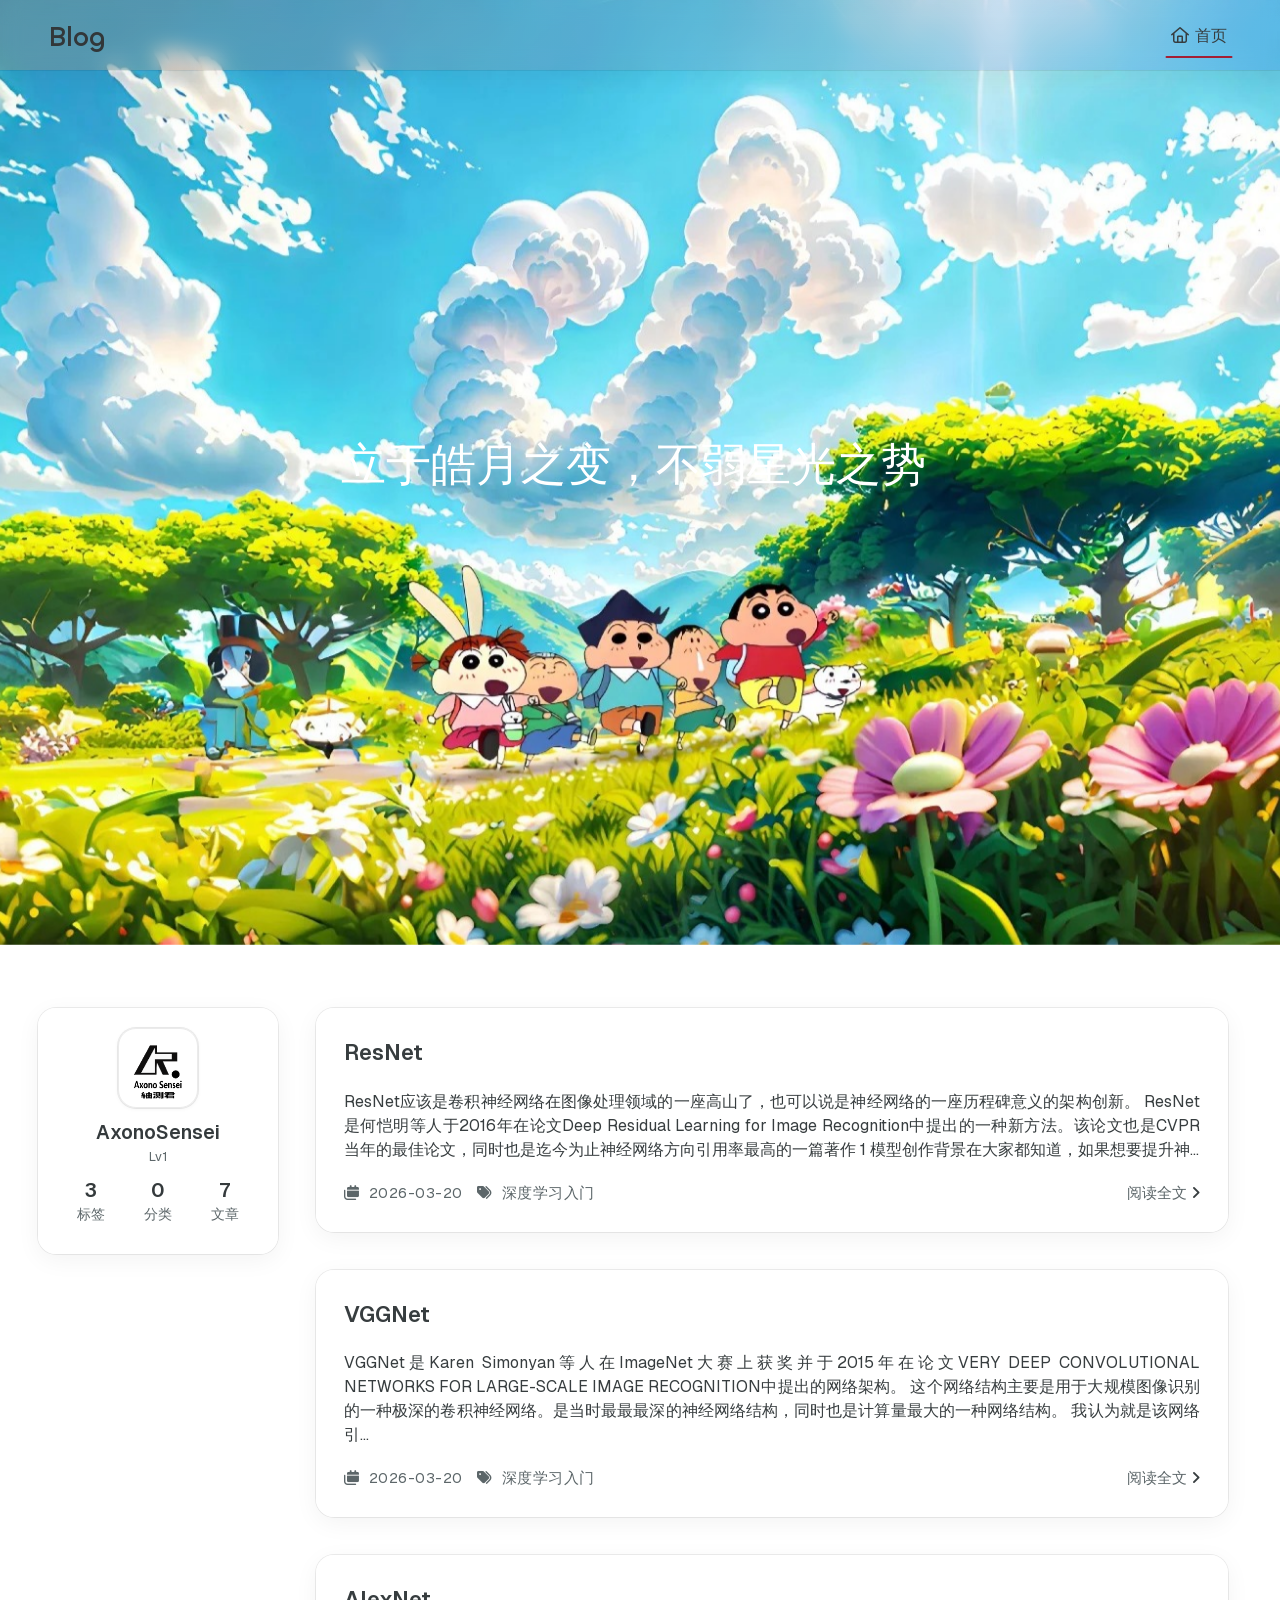
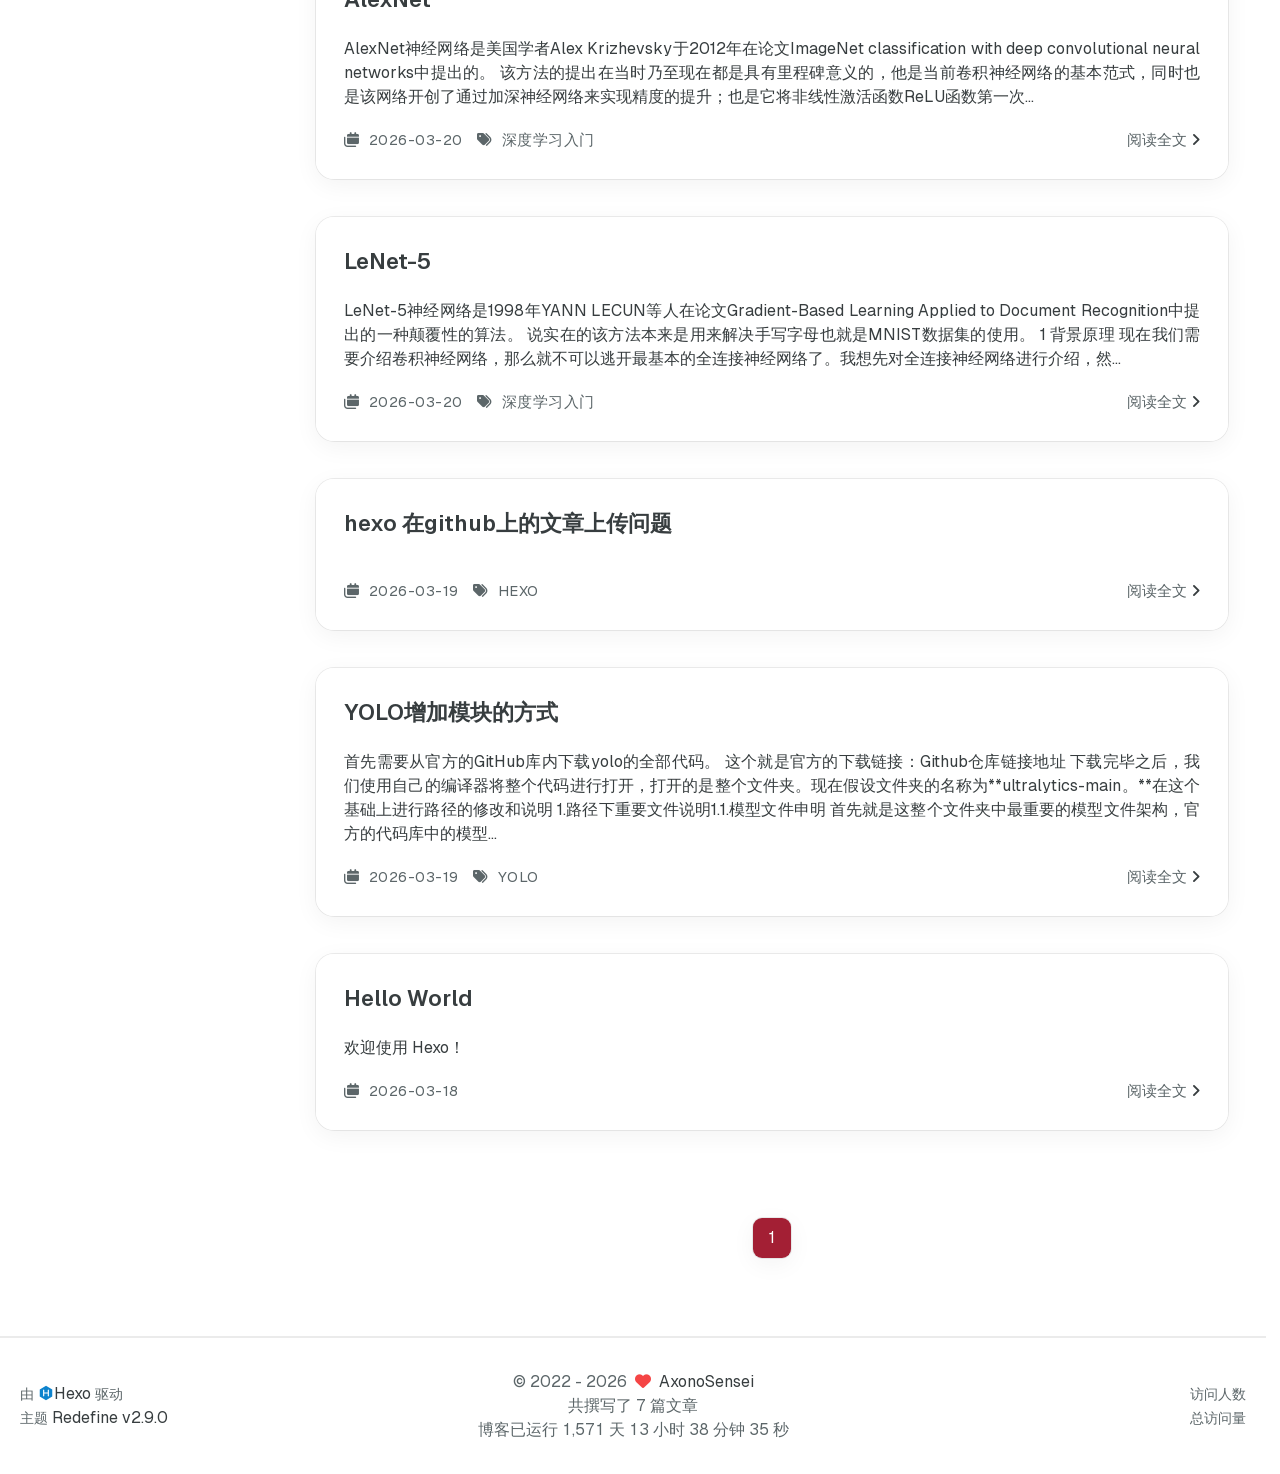
==== commit 6ecdfdd1: "Site updated: 2026-03-20 20:28:03" ====
--- a/index.html
+++ b/index.html
@@ -353,7 +353,7 @@
         <div class="label text-third-text-color text-sm">分类</div>
     </a>
     <a class="item tag-count-item flex flex-col justify-center items-center w-20" href="/archives">
-        <div class="number text-2xl sm:text-xl text-second-text-color font-semibold">6</div>
+        <div class="number text-2xl sm:text-xl text-second-text-color font-semibold">7</div>
         <div class="label text-third-text-color text-sm">文章</div>
     </a>
 </div>
@@ -393,7 +393,7 @@
         <div class="label text-third-text-color text-sm">分类</div>
     </a>
     <a class="item tag-count-item flex flex-col justify-center items-center w-20" href="/archives">
-        <div class="number text-2xl sm:text-xl text-second-text-color font-semibold">6</div>
+        <div class="number text-2xl sm:text-xl text-second-text-color font-semibold">7</div>
         <div class="label text-third-text-color text-sm">文章</div>
     </a>
 </div>
@@ -408,6 +408,65 @@
 			<div class="main-content">
 				<div class="home-content-container">
     <ul class="home-article-list">
+        
+            <li class="home-article-item">
+
+                
+
+                
+
+                
+                <div class="flex flex-col gap-5 px-7 pb-7 pt-7">
+                    <h3 class="home-article-title">
+                        <a href="/2026/03/20/ResNet/">
+                            ResNet
+                        </a>
+                    </h3>
+
+                    <div class="home-article-content markdown-body">
+                        
+                            
+                            
+ResNet应该是卷积神经网络在图像处理领域的一座高山了，也可以说是神经网络的一座历程碑意义的架构创新。
+ResNet是何恺明等人于2016年在论文Deep Residual Learning for Image Recognition中提出的一种新方法。该论文也是CVPR当年的最佳论文，同时也是迄今为止神经网络方向引用率最高的一篇著作
+
+
+
+
+1 模型创作背景在大家都知道，如果想要提升神...
+                        
+                    </div>
+
+                    <div class="home-article-meta-info-container">
+    <div class="home-article-meta-info">
+        <span><i class="fa-solid fa-calendars"></i>&nbsp;
+            <span class="home-article-date" data-date="Fri Mar 20 2026 20:24:49 GMT+0800">
+                
+                    2026-03-20
+                
+            </span>
+        </span>
+        
+        
+            <span class="home-article-tag">
+                <i class="fa-solid fa-tags"></i>&nbsp;
+                <ul>
+                    
+                        <li>
+                            
+                            <a href="/tags/%E6%B7%B1%E5%BA%A6%E5%AD%A6%E4%B9%A0%E5%85%A5%E9%97%A8/">深度学习入门</a>&nbsp;
+                        </li>
+                    
+                </ul>
+            </span>
+        
+    </div>
+
+    <a href="/2026/03/20/ResNet/">阅读全文<span class="seo-reader-text">ResNet</span>&nbsp;<i class="fa-solid fa-angle-right"></i></a>
+</div>
+
+                </div>
+            </li>
         
             <li class="home-article-item">
 
@@ -756,7 +815,7 @@
                 
                 <p class="post-count space-x-0.5">
                     <span>
-                        共撰写了 6 篇文章
+                        共撰写了 7 篇文章
                     </span>
                     
                 </p>
